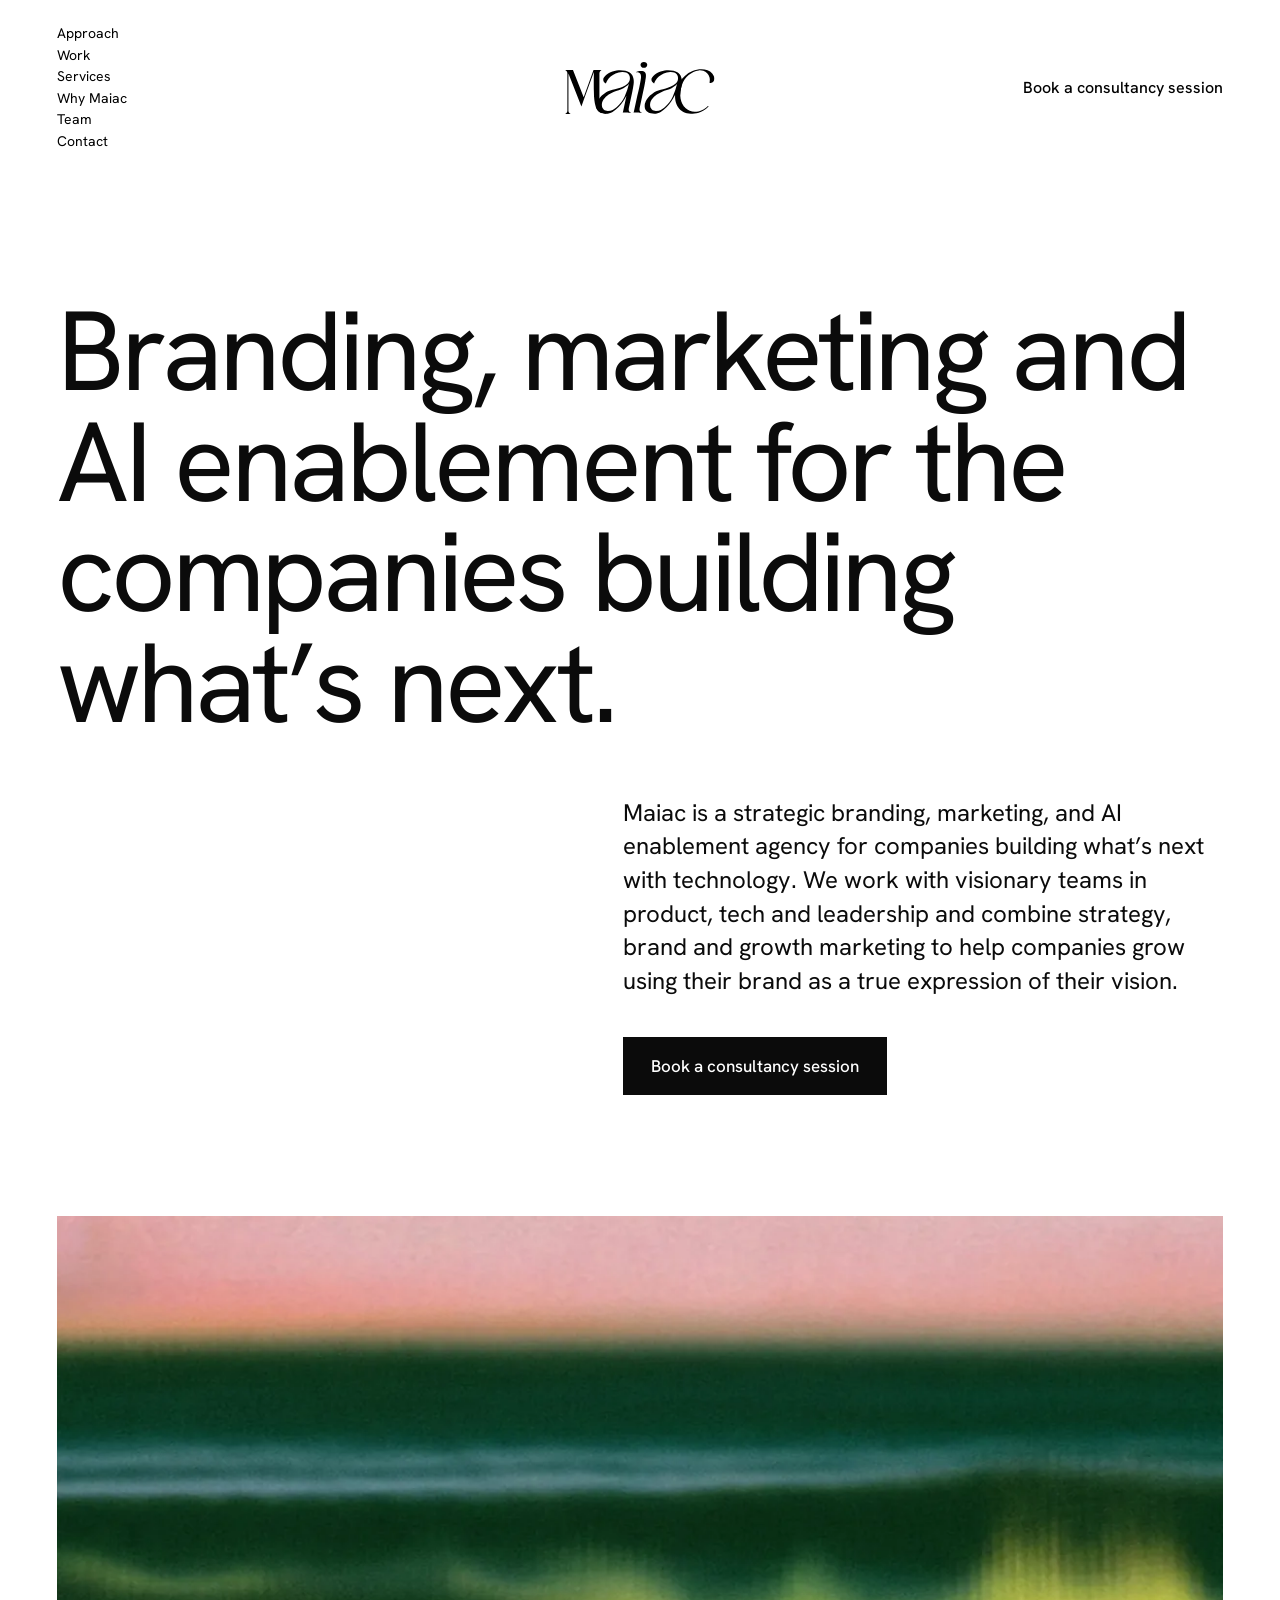
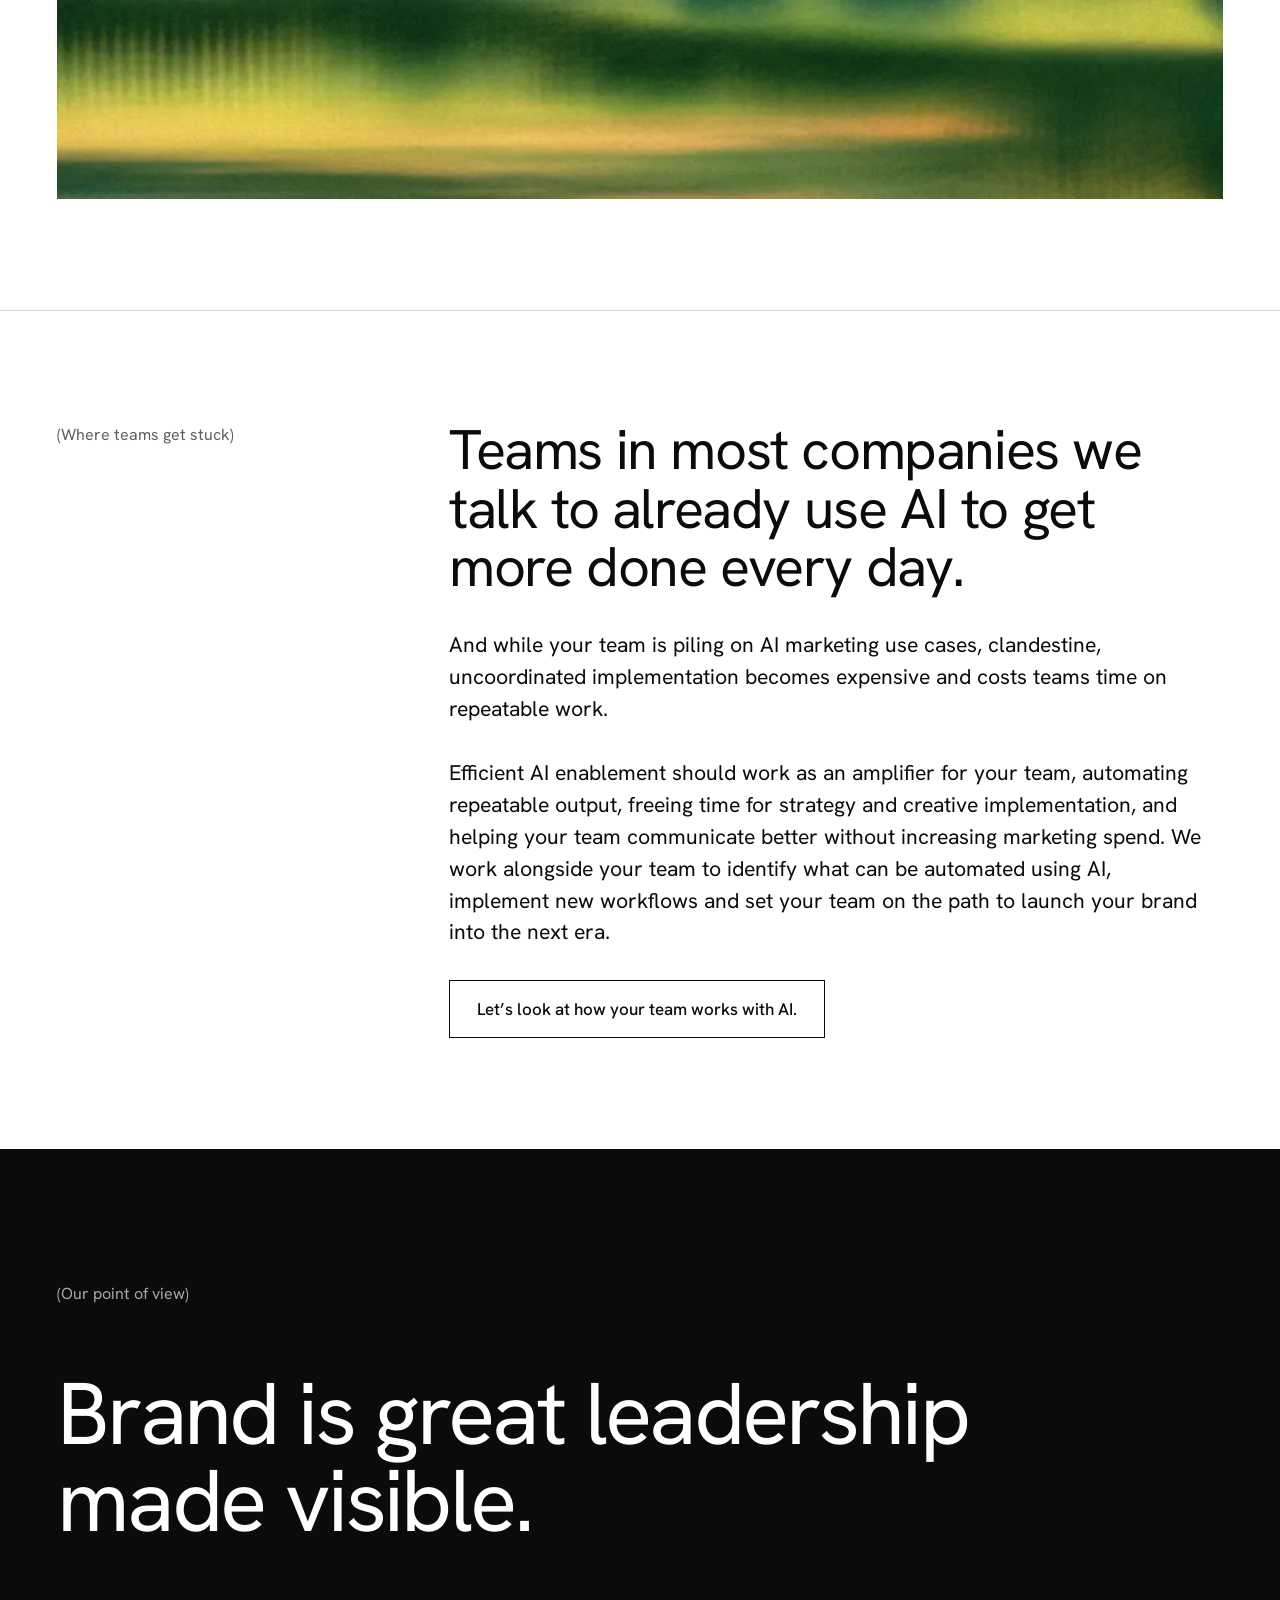
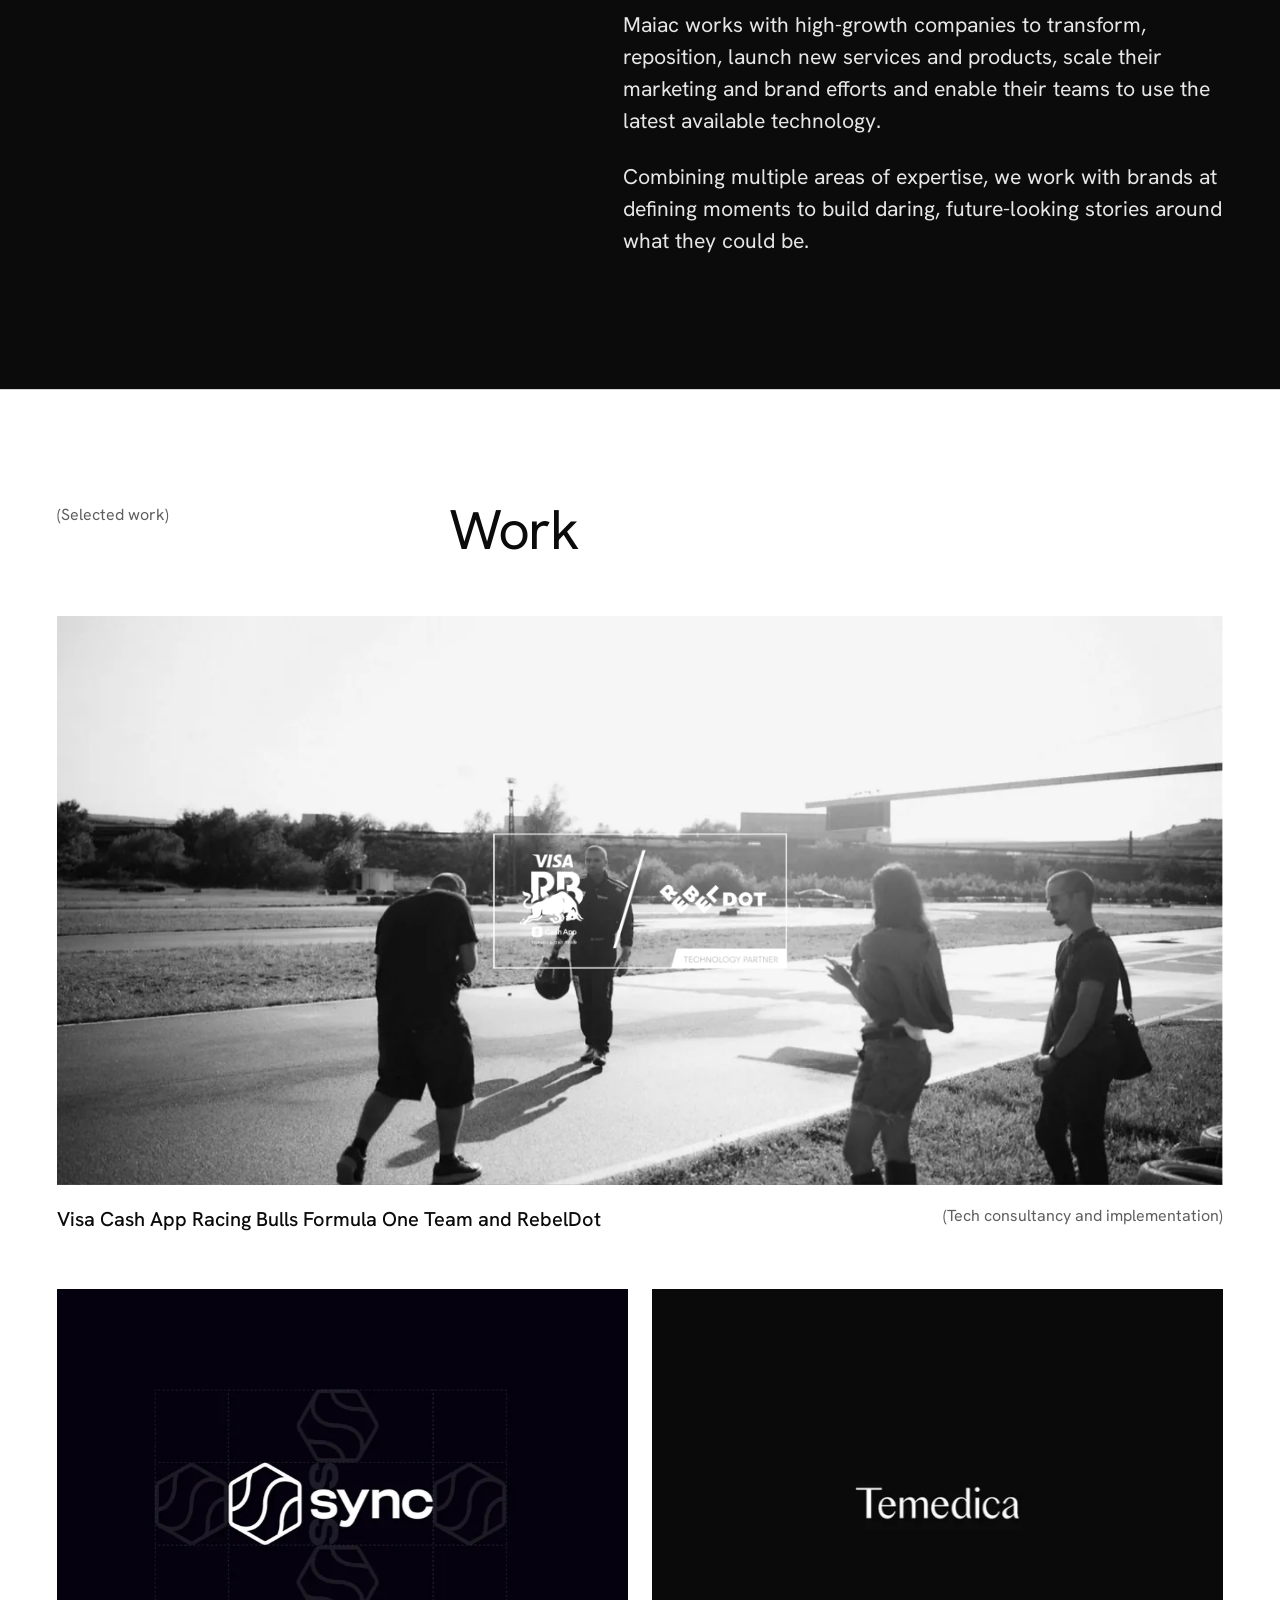
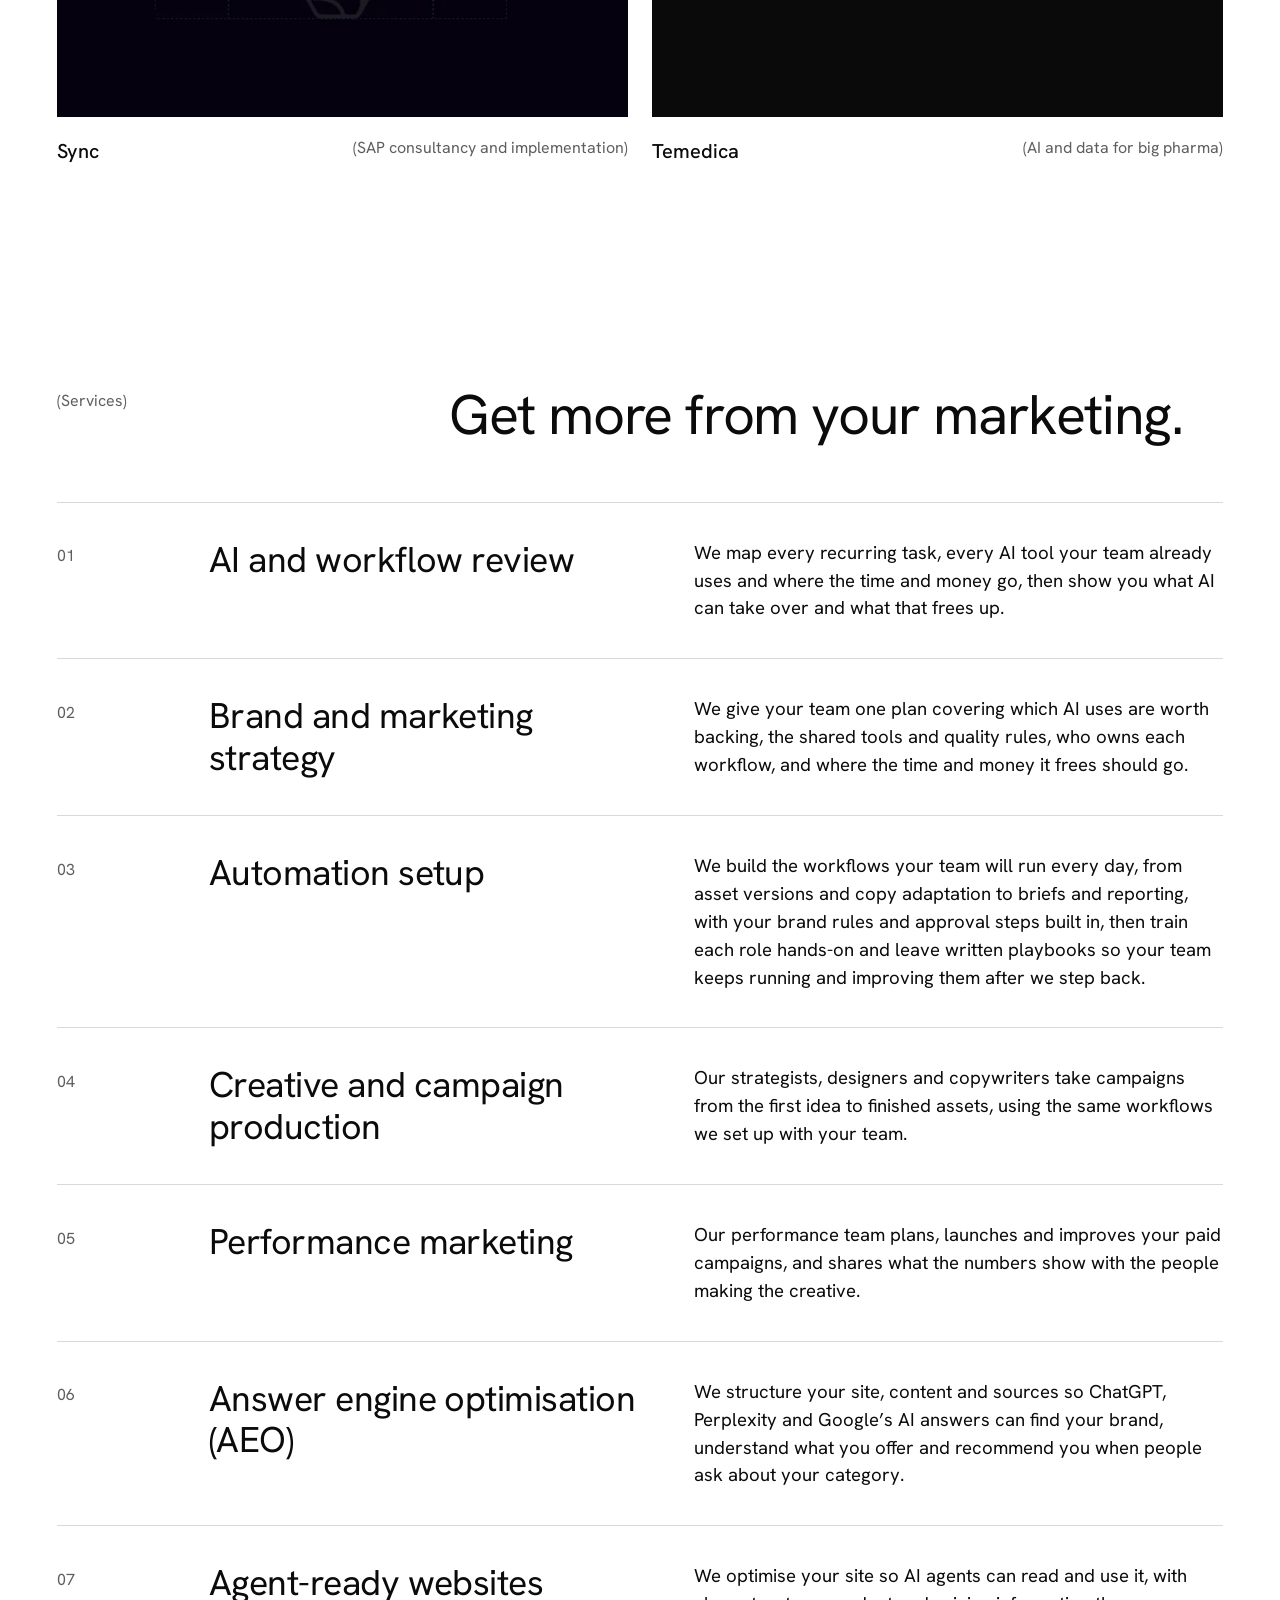
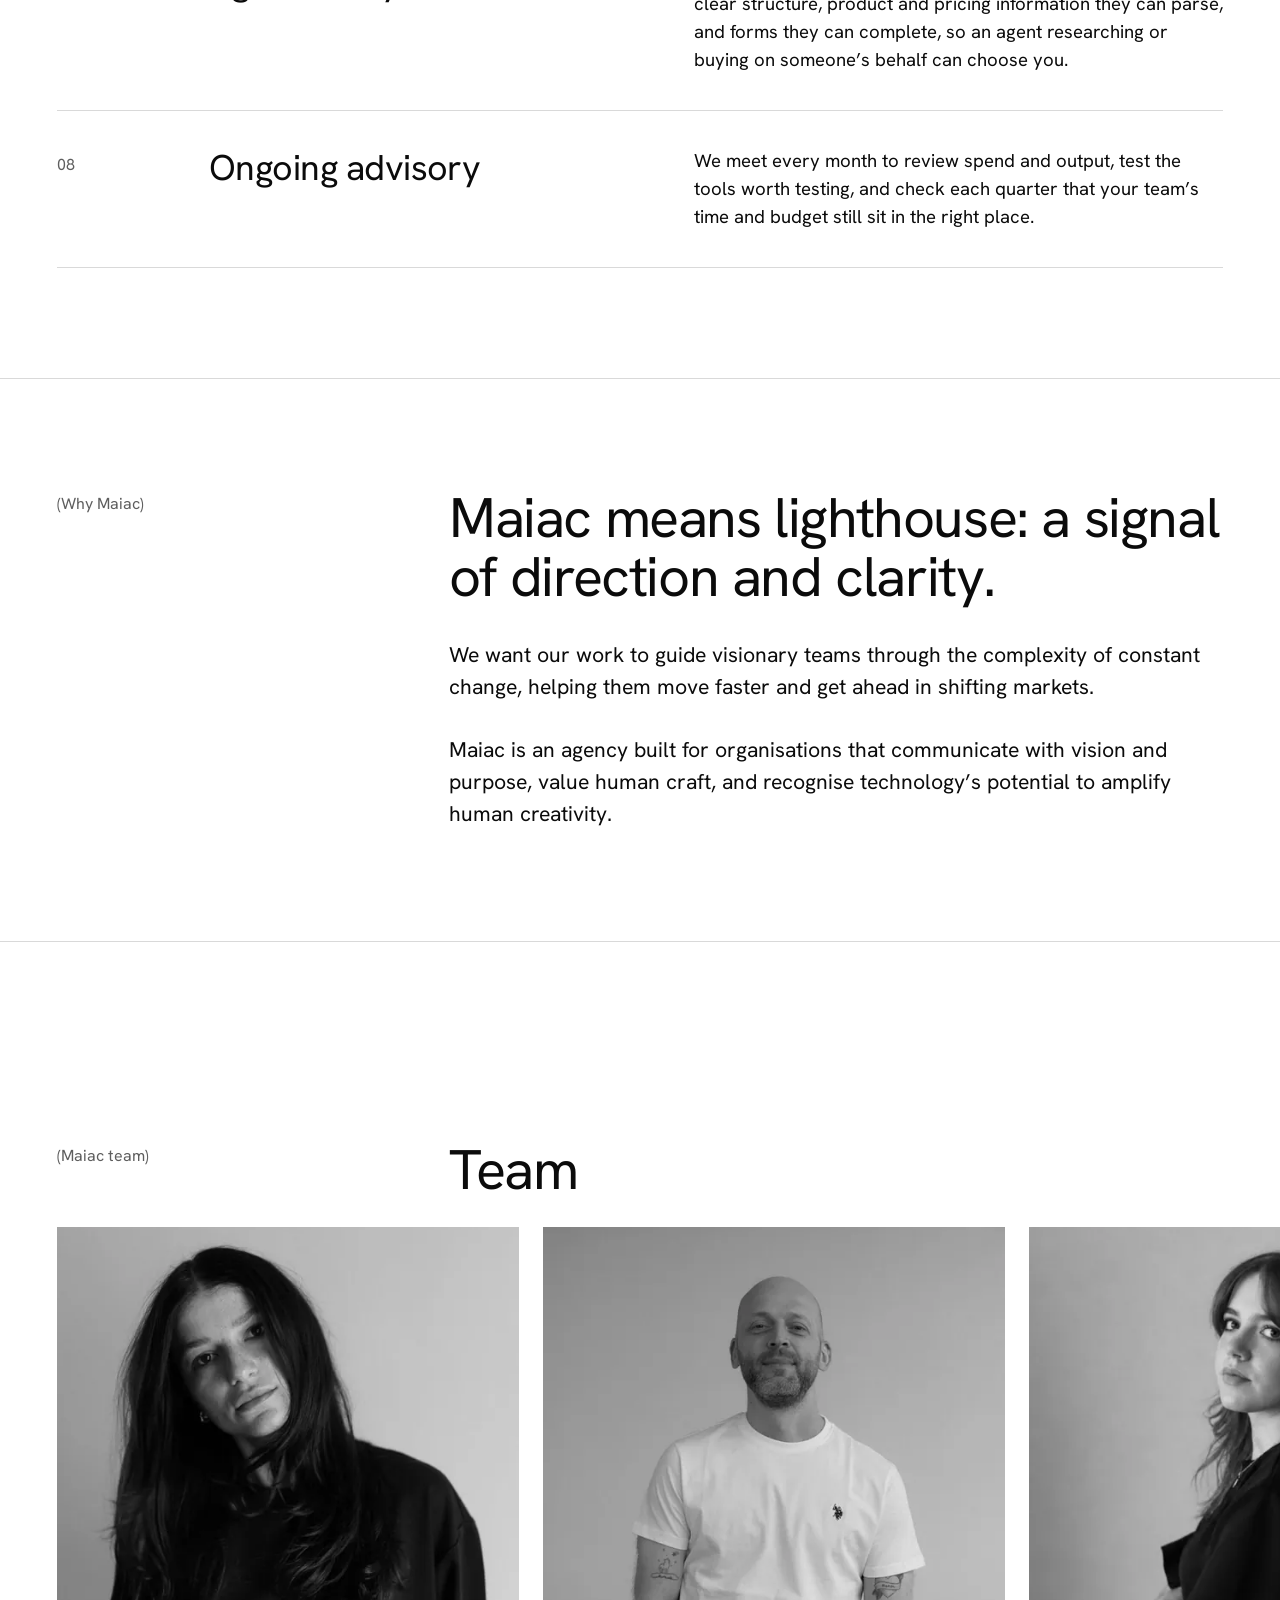
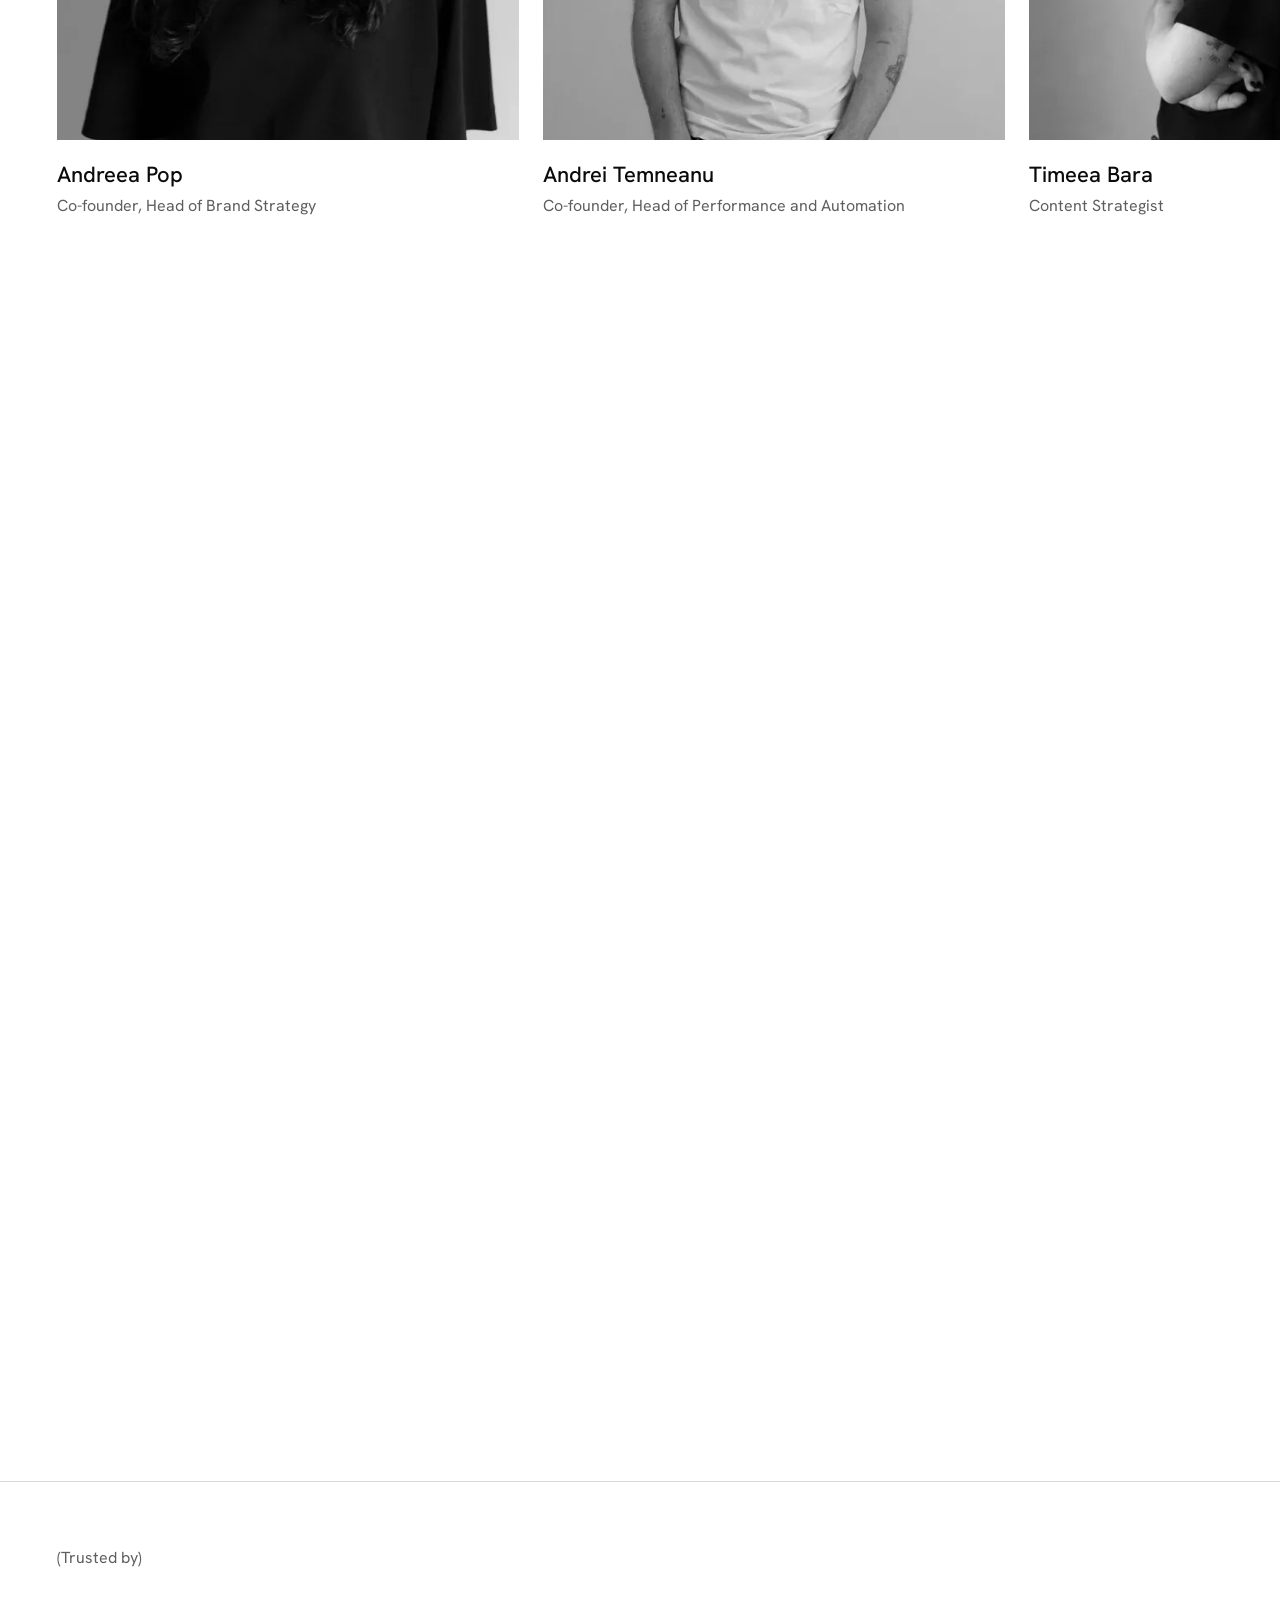
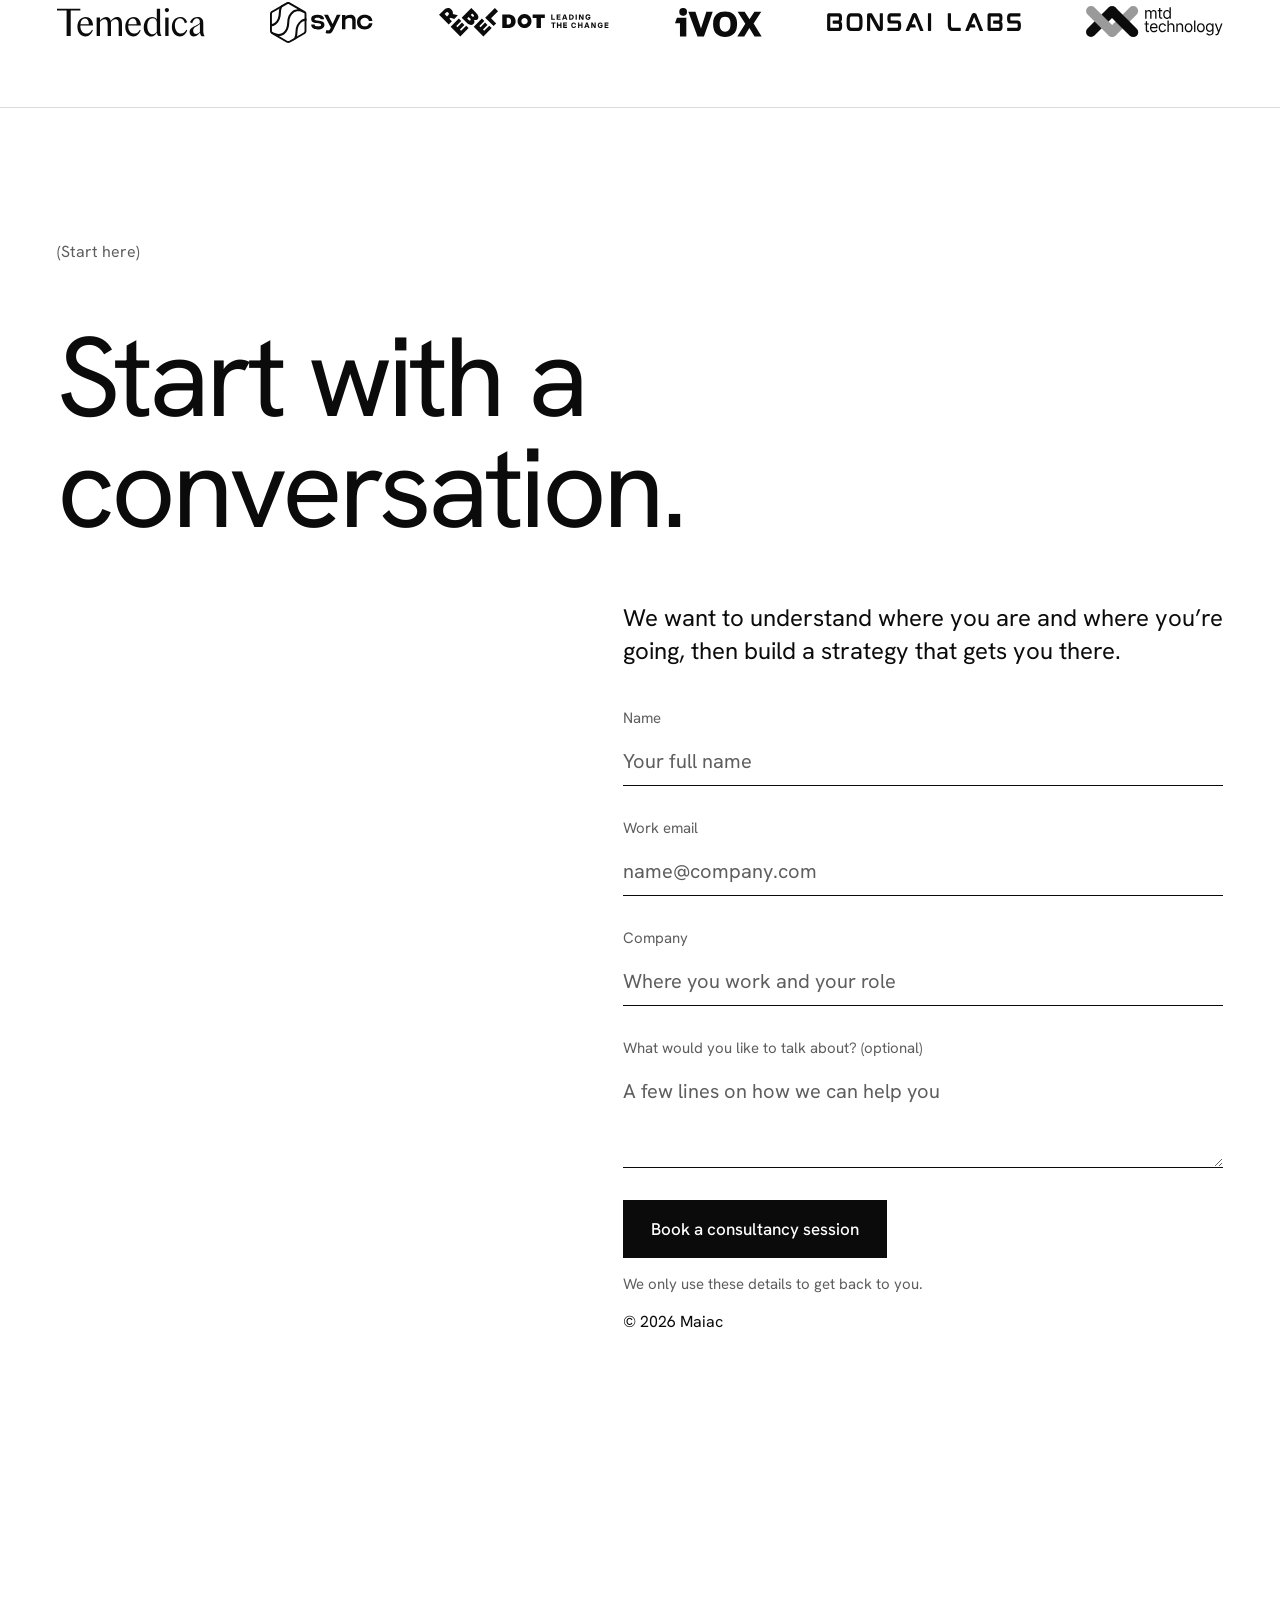
==== index.html @ fdd4d415 "Enlarge Team cards by 20% within the pinned layout" ====
<!doctype html>
<html lang="en">
<head>
  <meta charset="utf-8">
  <meta name="viewport" content="width=device-width, initial-scale=1">
  <title>Maiac | Branding, marketing and AI enablement</title>
  <meta name="description" content="Branding, marketing and AI enablement for the companies building what’s next. Maiac’s consultants help your team move routine work onto AI, and our creatives and performance marketers make and run the campaigns with you.">
  <meta name="theme-color" content="#ffffff">
  <!-- Select the enhanced header before first paint; script failure restores native links. -->
  <script>document.documentElement.classList.add('js');</script>

  <!-- Canonical and social metadata for Maiac's public domain. -->
  <meta property="og:type" content="website">
  <meta property="og:title" content="Maiac | Branding, marketing and AI enablement">
  <meta property="og:description" content="Branding, marketing and AI enablement for the companies building what’s next.">
  <link rel="canonical" href="https://maiac.agency/">
  <meta property="og:url" content="https://maiac.agency/">
  <meta property="og:image" content="https://maiac.agency/assets/img/waves-1200.jpg">
  <meta name="twitter:card" content="summary_large_image">

  <script type="application/ld+json">
  {
    "@context": "https://schema.org",
    "@type": "Organization",
    "@id": "https://maiac.agency/#organization",
    "name": "Maiac",
    "url": "https://maiac.agency/",
    "description": "Branding, marketing and AI enablement for the companies building what’s next.",
    "email": "andreea@maiac.agency"
  }
  </script>

  <link rel="preload" href="assets/fonts/hanken-grotesk-latin-400-normal.woff2" as="font" type="font/woff2" crossorigin>
  <link rel="preload" href="assets/fonts/hanken-grotesk-latin-500-normal.woff2" as="font" type="font/woff2" crossorigin>
  <link rel="preload" href="assets/img/maiac-logo.svg" as="image" type="image/svg+xml">
  <link rel="stylesheet" href="assets/css/main.css?v=e9f933818af5">
  <link rel="icon" href="assets/img/favicon.svg" type="image/svg+xml">
  <link rel="icon" href="assets/img/favicon-32.png" sizes="32x32" type="image/png">
  <link rel="apple-touch-icon" href="assets/img/apple-touch-icon.png" sizes="180x180">
  <script src="assets/js/main.js?v=78e90d283152" defer onerror="document.documentElement.classList.remove('js')"></script>
  <script src="assets/js/contact.js?v=330ac5587a06" defer></script>
  <script src="assets/js/work-cursor.js?v=56fadc089407" defer></script>
</head>
<body>
  <!-- Decorative first-visit introduction. The page stays in flow and usable underneath. -->
  <div class="site-loader" data-site-loader aria-hidden="true" hidden>
    <div class="site-loader__cover"></div>
    <div class="site-loader__slot"><img class="site-loader__logo" src="assets/img/maiac-logo.svg" alt="" width="87" height="30"></div>
  </div>
  <script>
    (() => {
      const loader = document.querySelector('[data-site-loader]');
      let watchdog;
      let started = false, finished = false;
      const listeners = [];
      const finish = () => {
        finished = true;
        loader.hidden = true;
        clearTimeout(watchdog);
        listeners.splice(0).forEach(remove => remove());
      };
      const on = (target, event, handler, options) => {
        target.addEventListener(event, handler, options);
        listeners.push(() => target.removeEventListener(event, handler, options));
      };
      try {
        const navigation = performance.getEntriesByType('navigation')[0];
        const replay = new URLSearchParams(location.search).get('intro') === 'replay';
        if (location.hash || navigation?.type === 'back_forward') return;
        try { if (!replay && sessionStorage.getItem('maiac:intro-played')) return; } catch (_) {}
        const start = () => {
          if (started || finished || document.hidden) return;
          try {
            if (location.hash) { finish(); return; }
            // Without the matching stylesheet, leave the default-hidden layer alone.
            if (getComputedStyle(loader).getPropertyValue('--intro-ready').trim() !== '1') { finish(); return; }
            const logo = loader.querySelector('img');
            if (logo.complete && !logo.naturalWidth) { finish(); return; }
            // Independent of main.js, fonts and image loading; CSS also ends the cover.
            watchdog = setTimeout(finish, 1800);
            on(logo, 'error', finish);
            on(loader, 'animationend', event => { if (event.animationName === 'intro-cover') finish(); });
            ['pointerdown', 'touchstart', 'wheel', 'keydown'].forEach(event => on(document, event, finish, { capture: true, passive: true }));
            started = true;
            loader.hidden = false;
            try { sessionStorage.setItem('maiac:intro-played', 'true'); } catch (_) {}
          } catch (_) { finish(); }
        };
        on(window, 'pagehide', finish);
        // Background-opened previews begin when seen, rather than silently skipping.
        on(document, 'visibilitychange', () => { if (document.hidden) { if (started) finish(); } else start(); });
        start();
      } catch (_) { finish(); }
    })();
  </script>
  <a class="skip-link" href="#main">Skip to content</a>

  <!-- One persistent transparent header. Desktop sections remain vertical while scrolling. -->
  <header class="site-header" data-site-header>
    <nav class="site-header__nav" aria-label="Sections">
      <ul class="site-header__list">
        <li><a href="#approach" data-nav-link>Approach</a></li>
        <li><a href="#work" data-nav-link>Work</a></li>
        <li><a href="#services" data-nav-link>Services</a></li>
        <li><a href="#why-maiac" data-nav-link>Why Maiac</a></li>
        <li><a href="#team" data-nav-link>Team</a></li>
        <li><a href="#contact" data-nav-link>Contact</a></li>
      </ul>
    </nav>
    <a class="site-header__logo" href="#top"><img src="assets/img/maiac-logo.svg" alt="Maiac" width="87" height="30"></a>
    <div class="site-header__actions">
      <a class="text-link" href="#contact" data-cta>Book a consultancy session</a>
      <button class="menu-toggle site-header__toggle" type="button" data-menu-open aria-controls="menu" aria-expanded="false">Menu</button>
    </div>
  </header>

  <!-- Mobile menu overlay -->
  <dialog class="menu" id="menu" data-menu aria-label="Site navigation">
    <div class="menu__head">
      <img src="assets/img/maiac-logo.svg" alt="" width="87" height="30">
      <button class="menu-toggle" type="button" data-menu-close autofocus>Close</button>
    </div>
    <nav aria-label="Sections">
      <ul class="menu__list">
        <li><a href="#approach" data-nav-link data-menu-link>Approach</a></li>
        <li><a href="#work" data-nav-link data-menu-link>Work</a></li>
        <li><a href="#services" data-nav-link data-menu-link>Services</a></li>
        <li><a href="#why-maiac" data-nav-link data-menu-link>Why Maiac</a></li>
        <li><a href="#team" data-nav-link data-menu-link>Team</a></li>
        <li><a href="#contact" data-nav-link data-menu-link>Contact</a></li>
      </ul>
    </nav>
    <a class="btn btn--primary" href="#contact" data-menu-link data-cta>Book a consultancy session</a>
  </dialog>

  <div class="page" data-page id="top">


    <main id="main" tabindex="-1">
      <!-- HERO -->
      <section class="hero container" aria-labelledby="hero-title">
        <h1 class="hero__title display-xl" id="hero-title">Branding, marketing and AI enablement for the companies building what’s next.</h1>
        <div class="hero__aside aside-col">
          <p class="lead">Maiac is a strategic branding, marketing, and AI enablement agency for companies building what’s next with technology. We work with visionary teams in product, tech and leadership and combine strategy, brand and growth marketing to help companies grow using their brand as a true expression of their vision.</p>
          <a class="btn btn--primary" href="#contact" data-cta>Book a consultancy session</a>
        </div>
      </section>

      <div class="hero-image container">
        <picture>
          <source type="image/webp" srcset="assets/img/waves-1200.webp 1200w, assets/img/waves-2400.webp 2400w" sizes="(min-width: 1440px) 1312px, (min-width: 450px) 91.1vw, calc(100vw - 40px)">
          <img src="assets/img/waves-1200.jpg" srcset="assets/img/waves-1200.jpg 1200w, assets/img/waves-2400.jpg 2400w" sizes="(min-width: 1440px) 1312px, (min-width: 450px) 91.1vw, calc(100vw - 40px)" alt="" width="2400" height="1200" decoding="async" fetchpriority="high">
        </picture>
      </div>

      <!-- APPROACH: the problem -->
      <section class="section section--rule" id="approach" aria-labelledby="problem-title" data-section>
        <div class="container split">
          <p class="eyebrow split__label">(Where teams get stuck)</p>
          <div class="split__content stack">
            <h2 class="display-m" id="problem-title">Teams in most companies we talk to already use AI to get more done every day.</h2>
            <div class="prose">
              <p>And while your team is piling on AI marketing use cases, clandestine, uncoordinated implementation becomes expensive and costs teams time on repeatable work.</p>
              <p>Efficient AI enablement should work as an amplifier for your team, automating repeatable output, freeing time for strategy and creative implementation, and helping your team communicate better without increasing marketing spend. We work alongside your team to identify what can be automated using AI, implement new workflows and set your team on the path to launch your brand into the next era.</p>
            </div>
            <a class="btn btn--secondary" href="#contact" data-cta>Let’s look at how your team works with AI.</a>
          </div>
        </div>
      </section>

      <!-- APPROACH: point of view (dark) -->
      <section class="section section--dark shift" aria-labelledby="shift-title">
        <div class="container">
          <p class="eyebrow eyebrow--dark">(Our point of view)</p>
          <h2 class="display-l shift__title" id="shift-title">Brand is great leadership<br>made visible.</h2>
          <div class="aside-col prose prose--dark">
            <p>Maiac works with high-growth companies to transform, reposition, launch new services and products, scale their marketing and brand efforts and enable their teams to use the latest available technology.</p>
            <p>Combining multiple areas of expertise, we work with brands at defining moments to build daring, future-looking stories around what they could be.</p>
            <p hidden>We amplify your creative powerhouse with strategists, designers, copywriters and performance marketers to get your client values and messages in front of your audiences before your competition does.</p>
          </div>
        </div>
      </section>

      <!-- WORK -->
      <section class="section section--rule" id="work" aria-labelledby="work-title" data-section>
        <div class="container">
          <div class="split split--head">
            <p class="eyebrow split__label">(Selected work)</p>
            <h2 class="display-m split__content" id="work-title">Work</h2>
          </div>

          <div class="work-grid">
            <!-- Each card zooms its own image on hover. TODO(dev): wrap the card in <a class="work-card" href="…"> once case-study pages exist. -->
            <article class="work-card work-card--feature">
              <div class="work-card__media">
                <picture>
                  <source type="image/webp" srcset="assets/img/work-vcarb-1312.webp 1312w, assets/img/work-vcarb-2400.webp 2400w" sizes="(min-width: 1440px) 1312px, (min-width: 450px) 91.1vw, calc(100vw - 40px)">
                  <img class="work-card__img" src="assets/img/work-vcarb-1312.jpg" srcset="assets/img/work-vcarb-1312.jpg 1312w, assets/img/work-vcarb-2400.jpg 2400w" sizes="(min-width: 1440px) 1312px, (min-width: 450px) 91.1vw, calc(100vw - 40px)" alt="The Maiac crew filming a driver on a karting track for the Rebels at Speed campaign" width="2400" height="1171" loading="lazy" decoding="async">
                </picture>
                <picture class="work-card__overlay">
                  <source type="image/webp" srcset="assets/img/work-vcarb-lockup.webp">
                  <img src="assets/img/work-vcarb-lockup.png" alt="Visa Cash App RB Formula One Team and RebelDot, technology partner" width="662" height="304" loading="lazy" decoding="async">
                </picture>
                <span class="work-label" data-work-label aria-hidden="true"><span>Creative direction, Performance</span></span>
              </div>
              <div class="work-card__caption">
                <h3 class="work-card__title">Visa Cash App Racing Bulls Formula One Team and RebelDot</h3>
                <p class="work-card__meta">(Tech consultancy and implementation)</p>
                <p class="sr-only">Services: Creative direction, Performance</p>
              </div>
            </article>

            <article class="work-card">
              <div class="work-card__media">
                <picture>
                  <source type="image/webp" srcset="assets/img/work-sync-800.webp 800w, assets/img/work-sync-1600.webp 1600w" sizes="(min-width: 1440px) 644px, (min-width: 768px) calc(45.55vw - 12px), (min-width: 450px) 91.1vw, calc(100vw - 40px)">
                  <img class="work-card__img" src="assets/img/work-sync-800.jpg" srcset="assets/img/work-sync-800.jpg 800w, assets/img/work-sync-1600.jpg 1600w" sizes="(min-width: 1440px) 644px, (min-width: 768px) calc(45.55vw - 12px), (min-width: 450px) 91.1vw, calc(100vw - 40px)" alt="Sync brand identity" width="1600" height="1200" loading="lazy" decoding="async">
                </picture>
                <span class="work-label" data-work-label aria-hidden="true"><span>Brand identity, Growth marketing</span></span>
              </div>
              <div class="work-card__caption">
                <h3 class="work-card__title">Sync</h3>
                <p class="work-card__meta">(SAP consultancy and implementation)</p>
                <p class="sr-only">Services: Brand identity, Growth marketing</p>
              </div>
            </article>

            <article class="work-card">
              <div class="work-card__media">
                <picture>
                  <source type="image/webp" srcset="assets/img/work-temedica-644.webp 644w, assets/img/work-temedica-1288.webp 1288w" sizes="(min-width: 1440px) 644px, (min-width: 768px) calc(45.55vw - 12px), (min-width: 450px) 91.1vw, calc(100vw - 40px)">
                  <img class="work-card__img" src="assets/img/work-temedica-644.jpg" srcset="assets/img/work-temedica-644.jpg 644w, assets/img/work-temedica-1288.jpg 1288w" sizes="(min-width: 1440px) 644px, (min-width: 768px) calc(45.55vw - 12px), (min-width: 450px) 91.1vw, calc(100vw - 40px)" alt="Temedica logo" width="1288" height="966" loading="lazy" decoding="async">
                </picture>
                <span class="work-label" data-work-label aria-hidden="true"><span>Demand generation, Performance marketing</span></span>
              </div>
              <div class="work-card__caption">
                <h3 class="work-card__title">Temedica</h3>
                <p class="work-card__meta">(AI and data for big pharma)</p>
                <p class="sr-only">Services: Demand generation, Performance marketing</p>
              </div>
            </article>
          </div>
        </div>
      </section>

      <!-- SERVICES -->
      <section class="section" id="services" aria-labelledby="services-title" data-section>
        <div class="container">
          <div class="split split--head">
            <p class="eyebrow split__label">(Services)</p>
            <h2 class="display-m split__content" id="services-title">Get more from your marketing.</h2>
          </div>

          <ol class="services" role="list">
            <li class="service">
              <span class="service__num" aria-hidden="true">01</span>
              <h3 class="service__name">AI and workflow review</h3>
              <p class="service__desc">We map every recurring task, every AI tool your team already uses and where the time and money go, then show you what AI can take over and what that frees up.</p>
            </li>
            <li class="service">
              <span class="service__num" aria-hidden="true">02</span>
              <h3 class="service__name">Brand and marketing strategy</h3>
              <p class="service__desc">We give your team one plan covering which AI uses are worth backing, the shared tools and quality rules, who owns each workflow, and where the time and money it frees should go.</p>
            </li>
            <li class="service">
              <span class="service__num" aria-hidden="true">03</span>
              <h3 class="service__name">Automation setup</h3>
              <p class="service__desc">We build the workflows your team will run every day, from asset versions and copy adaptation to briefs and reporting, with your brand rules and approval steps built in, then train each role hands-on and leave written playbooks so your team keeps running and improving them after we step back.</p>
            </li>
            <li class="service">
              <span class="service__num" aria-hidden="true">04</span>
              <h3 class="service__name">Creative and campaign production</h3>
              <p class="service__desc">Our strategists, designers and copywriters take campaigns from the first idea to finished assets, using the same workflows we set up with your team.</p>
            </li>
            <li class="service">
              <span class="service__num" aria-hidden="true">05</span>
              <h3 class="service__name">Performance marketing</h3>
              <p class="service__desc">Our performance team plans, launches and improves your paid campaigns, and shares what the numbers show with the people making the creative.</p>
            </li>
            <li class="service">
              <span class="service__num" aria-hidden="true">06</span>
              <h3 class="service__name">Answer engine optimisation (AEO)</h3>
              <p class="service__desc">We structure your site, content and sources so ChatGPT, Perplexity and Google’s AI answers can find your brand, understand what you offer and recommend you when people ask about your category.</p>
            </li>
            <li class="service">
              <span class="service__num" aria-hidden="true">07</span>
              <h3 class="service__name">Agent-ready websites</h3>
              <p class="service__desc">We optimise your site so AI agents can read and use it, with clear structure, product and pricing information they can parse, and forms they can complete, so an agent researching or buying on someone’s behalf can choose you.</p>
            </li>
            <li class="service">
              <span class="service__num" aria-hidden="true">08</span>
              <h3 class="service__name">Ongoing advisory</h3>
              <p class="service__desc">We meet every month to review spend and output, test the tools worth testing, and check each quarter that your team’s time and budget still sit in the right place.</p>
            </li>
          </ol>
        </div>
      </section>

      <!-- WHY MAIAC -->
      <section class="section section--rule" id="why-maiac" aria-labelledby="why-title" data-section>
        <div class="container split">
          <p class="eyebrow split__label">(Why Maiac)</p>
          <div class="split__content stack">
            <h2 class="display-m" id="why-title">Maiac means lighthouse: a signal of direction and clarity.</h2>
            <div class="prose">
              <p>We want our work to guide visionary teams through the complexity of constant change, helping them move faster and get ahead in shifting markets.</p>
              <p>Maiac is an agency built for organisations that communicate with vision and purpose, value human craft, and recognise technology’s potential to amplify human creativity.</p>
            </div>
          </div>
        </div>
      </section>

      <!-- TEAM: horizontal scroller -->
      <section class="section section--rule team" id="team" aria-labelledby="team-title" data-section>
        <div class="team__pin" data-team-pin>
        <div class="container split split--head">
          <p class="eyebrow split__label">(Maiac team)</p>
          <h2 class="display-m split__content" id="team-title">Team</h2>
        </div>

        <div class="team__scroller" data-team-scroller tabindex="0" role="region" aria-label="Team members, scroll horizontally">
          <ul class="team__track" role="list">
            <li class="member">
              <picture>
                <source type="image/webp" srcset="assets/img/team-andreea-pop-540.webp 540w, assets/img/team-andreea-pop-1080.webp 1080w" sizes="(min-width: 900px) 540px, 78vw">
                <img class="member__photo" src="assets/img/team-andreea-pop-540.jpg" srcset="assets/img/team-andreea-pop-540.jpg 540w, assets/img/team-andreea-pop-1080.jpg 1080w" sizes="(min-width: 900px) 540px, 78vw" alt="Andreea Pop" width="1080" height="1440" loading="lazy" decoding="async" draggable="false">
              </picture>
              <h3 class="member__name">Andreea Pop</h3>
              <p class="member__role">Co-founder, Head of Brand Strategy</p>
            </li>
            <li class="member">
              <picture>
                <source type="image/webp" srcset="assets/img/team-andrei-temneanu-540.webp 540w, assets/img/team-andrei-temneanu-1080.webp 1080w" sizes="(min-width: 900px) 540px, 78vw">
                <img class="member__photo" src="assets/img/team-andrei-temneanu-540.jpg" srcset="assets/img/team-andrei-temneanu-540.jpg 540w, assets/img/team-andrei-temneanu-1080.jpg 1080w" sizes="(min-width: 900px) 540px, 78vw" alt="Andrei Temneanu" width="1080" height="1440" loading="lazy" decoding="async" draggable="false">
              </picture>
              <h3 class="member__name">Andrei Temneanu</h3>
              <p class="member__role">Co-founder, Head of Performance and Automation</p>
            </li>
            <li class="member">
              <picture>
                <source type="image/webp" srcset="assets/img/team-timeea-bara-540.webp 540w, assets/img/team-timeea-bara-1080.webp 1080w" sizes="(min-width: 900px) 540px, 78vw">
                <img class="member__photo" src="assets/img/team-timeea-bara-540.jpg" srcset="assets/img/team-timeea-bara-540.jpg 540w, assets/img/team-timeea-bara-1080.jpg 1080w" sizes="(min-width: 900px) 540px, 78vw" alt="Timeea Bara" width="1080" height="1440" loading="lazy" decoding="async" draggable="false">
              </picture>
              <h3 class="member__name">Timeea Bara</h3>
              <p class="member__role">Content Strategist</p>
            </li>
            <li class="member">
              <picture class="member__portrait--valentin">
                <source type="image/webp" srcset="assets/img/team-valentin-agafitei-540.webp 540w, assets/img/team-valentin-agafitei-1037.webp 1037w" sizes="(min-width: 900px) 540px, 78vw">
                <img class="member__photo" src="assets/img/team-valentin-agafitei-540.jpg" srcset="assets/img/team-valentin-agafitei-540.jpg 540w, assets/img/team-valentin-agafitei-1037.jpg 1037w" sizes="(min-width: 900px) 540px, 78vw" alt="Valentin Agafitei" width="1037" height="1383" loading="lazy" decoding="async" draggable="false">
              </picture>
              <h3 class="member__name">Valentin Agafitei</h3>
              <p class="member__role">Designer</p>
            </li>
            <li class="member">
              <picture>
                <source type="image/webp" srcset="assets/img/team-dragos-cojocea-540.webp 540w, assets/img/team-dragos-cojocea-1080.webp 1080w" sizes="(min-width: 900px) 540px, 78vw">
                <img class="member__photo" src="assets/img/team-dragos-cojocea-540.jpg" srcset="assets/img/team-dragos-cojocea-540.jpg 540w, assets/img/team-dragos-cojocea-1080.jpg 1080w" sizes="(min-width: 900px) 540px, 78vw" alt="Dragos Cojocea" width="1080" height="1350" loading="lazy" decoding="async" draggable="false">
              </picture>
              <h3 class="member__name">Dragos Cojocea</h3>
              <p class="member__role">SEO, AEO, Content Automation</p>
            </li>
          </ul>
        </div>
        </div>
      </section>

      <!-- TRUSTED BY -->
      <section class="trusted section--rule" aria-label="Trusted by">
        <div class="container trusted__content">
          <p class="eyebrow">(Trusted by)</p>
          <ul class="trusted__logos" role="list">
            <li><img src="assets/img/client-temedica.svg" alt="Temedica" width="148" height="29" loading="lazy"></li>
            <li><img src="assets/img/client-sync.svg" alt="Sync" width="103" height="41" loading="lazy"></li>
            <li><img src="assets/img/client-rebeldot.svg" alt="RebelDot" width="159" height="27" loading="lazy"></li>
            <li><img src="assets/img/client-ivox.svg" alt="iVOX" width="84" height="28" loading="lazy"></li>
            <li><img class="trusted__logo--bonsai" src="assets/img/client-bonsai-labs.svg" alt="Bonsai Labs" width="194" height="18" loading="lazy"></li>
            <li><img class="trusted__logo--mtd" src="assets/img/client-mtd-technology.svg" alt="MTD Technology" width="137" height="32" loading="lazy"></li>
          </ul>
        </div>
      </section>

      <!-- CONTACT -->
      <section class="section section--rule contact" id="contact" aria-labelledby="contact-title" data-section>
        <div class="container">
          <p class="eyebrow">(Start here)</p>
          <h2 class="display-xl contact__title" id="contact-title">Start with a<br>conversation.</h2>
          <div class="aside-col contact__col">
            <p class="lead">We want to understand where you are and where you’re going, then build a strategy that gets you there.</p>

            <!-- FormSubmit requires one-time confirmation by the receiving inbox. -->
            <form class="form" data-contact-form data-endpoint="https://formsubmit.co/ajax/andreea@maiac.agency" data-contact-email="andreea@maiac.agency" action="https://formsubmit.co/andreea@maiac.agency" method="post">
              <input type="hidden" name="_subject" value="New Maiac consultancy enquiry">
              <input type="hidden" name="_template" value="table">
              <div class="field">
                <label class="field__label" for="f-name">Name</label>
                <input class="field__input" id="f-name" name="name" type="text" autocomplete="name" placeholder="Your full name" required>
                <p class="field__error" id="f-name-error" hidden>Please add your name.</p>
              </div>
              <div class="field">
                <label class="field__label" for="f-email">Work email</label>
                <input class="field__input" id="f-email" name="email" type="email" autocomplete="email" placeholder="name@company.com" required>
                <p class="field__error" id="f-email-error" hidden>Please add a valid work email.</p>
              </div>
              <div class="field">
                <label class="field__label" for="f-company">Company</label>
                <input class="field__input" id="f-company" name="company" type="text" autocomplete="organization" placeholder="Where you work and your role" required>
                <p class="field__error" id="f-company-error" hidden>Please tell us where you work.</p>
              </div>
              <div class="field">
                <label class="field__label" for="f-message">What would you like to talk about? (optional)</label>
                <textarea class="field__input field__input--area" id="f-message" name="message" rows="3" placeholder="A few lines on how we can help you"></textarea>
              </div>
              <!-- FormSubmit also checks this honeypot on the server. -->
              <div class="hp" aria-hidden="true"><label for="f-website">Website</label><input id="f-website" name="_honey" type="text" tabindex="-1" autocomplete="off"></div>
              <div class="form__submit">
                <button class="btn btn--primary" type="submit">Book a consultancy session</button>
                <p class="form__note">We only use these details to get back to you.</p>
                <!-- Launch: link the data-use note when the real policy URL is supplied. -->
                <noscript><p class="form__note">You can also email <a href="mailto:andreea@maiac.agency">andreea@maiac.agency</a>.</p></noscript>
                <p class="form__copyright">&copy; <span data-year>2026</span> Maiac</p>
                <p class="form__status" data-form-status role="status" aria-live="polite"></p>
              </div>
            </form>
          </div>
        </div>
      </section>
    </main>
  </div>

  <!-- FOOTER: sits fixed behind the page and is uncovered as the page scrolls away (AREA 17-style curtain reveal). -->
  <footer class="site-footer" data-footer aria-hidden="true">
    <div class="site-footer__mark" data-footer-mark aria-hidden="true">
      <!-- The page uncovers a persistent Ma accordion; fine-pointer motion adds a bounded local distortion. -->
      <img class="site-footer__mark-img" src="assets/img/maiac-ma-mark.svg?v=873f937bc1e2" alt="" width="847" height="537">
    </div>

  </footer>
</body>
</html>
---- assets/css/main.css ----
/* =========================================================================
   Maiac — AI Marketing landing page
   Source of truth: Figma "Maiac AI Marketing — One-pager", frame 2:13 (1440px).
   Local reference preserved; guide typography corrected at 1440px. Figma unavailable for verification.
   ========================================================================= */

/* ---------- Fonts (self-hosted Hanken Grotesk, SIL OFL; latin + latin-ext for Romanian) ---------- */
@font-face { font-family: "Hanken Grotesk"; font-style: normal; font-weight: 400; font-display: swap;
  src: url("../fonts/hanken-grotesk-latin-400-normal.woff2") format("woff2");
  unicode-range: U+0000-00FF,U+0131,U+0152-0153,U+02BB-02BC,U+02C6,U+02DA,U+02DC,U+0304,U+0308,U+0329,U+2000-206F,U+20AC,U+2122,U+2191,U+2193,U+2212,U+2215,U+FEFF,U+FFFD; }
@font-face { font-family: "Hanken Grotesk"; font-style: normal; font-weight: 400; font-display: swap;
  src: url("../fonts/hanken-grotesk-latin-ext-400-normal.woff2") format("woff2");
  unicode-range: U+0100-02BA,U+02BD-02C5,U+02C7-02CC,U+02CE-02D7,U+02DD-02FF,U+0304,U+0308,U+0329,U+1D00-1DBF,U+1E00-1E9F,U+1EF2-1EFF,U+2020,U+20A0-20AB,U+20AD-20C0,U+2113,U+2C60-2C7F,U+A720-A7FF; }
@font-face { font-family: "Hanken Grotesk"; font-style: normal; font-weight: 500; font-display: swap;
  src: url("../fonts/hanken-grotesk-latin-500-normal.woff2") format("woff2");
  unicode-range: U+0000-00FF,U+0131,U+0152-0153,U+02BB-02BC,U+02C6,U+02DA,U+02DC,U+0304,U+0308,U+0329,U+2000-206F,U+20AC,U+2122,U+2191,U+2193,U+2212,U+2215,U+FEFF,U+FFFD; }
@font-face { font-family: "Hanken Grotesk"; font-style: normal; font-weight: 500; font-display: swap;
  src: url("../fonts/hanken-grotesk-latin-ext-500-normal.woff2") format("woff2");
  unicode-range: U+0100-02BA,U+02BD-02C5,U+02C7-02CC,U+02CE-02D7,U+02DD-02FF,U+0304,U+0308,U+0329,U+1D00-1DBF,U+1E00-1E9F,U+1EF2-1EFF,U+2020,U+20A0-20AB,U+20AD-20C0,U+2113,U+2C60-2C7F,U+A720-A7FF; }

/* ---------- Tokens ---------- */
:root {
  /* colour */
  --ink: #0b0b0b;          /* text, primary CTA, dark sections */
  --paper: #ffffff;
  --muted: #5e5e5e;        /* labels, captions, meta */
  --placeholder: #8a8a8a;
  --rule: #d9d9d9;         /* section dividers, service rows */
  --dark-muted: #a8a8a8;   /* labels on dark */
  --dark-text: #e6e6e6;    /* body copy on dark */
  --error: #b42318;

  /* type */
  --font: "Hanken Grotesk", ui-sans-serif, system-ui, -apple-system, "Segoe UI", sans-serif;
  --fs-display-xl: clamp(3rem, 1.388rem + 7.069vw, 7.75rem);   /* 124px @1440 */
  --fs-display-l: clamp(2.5rem, 1.314rem + 5.2067vw, 6rem);   /* 96px */
  --fs-display-m: clamp(2rem, 1.4147rem + 2.5948vw, 3.75rem);  /* 60px */
  --fs-service: clamp(1.5rem, 1.2rem + 1.3vw, 2.25rem);    /* 36px */
  --fs-lead: clamp(1.1875rem, 1.05rem + 0.6vw, 1.5rem);    /* 24px */
  --fs-body: clamp(1.0625rem, 0.98rem + 0.438889vw, 1.375rem);  /* 22px */

  /* layout */
  --max: 1312px;                              /* content width @1440 */
  --gutter: clamp(20px, 4.45vw, 64px);        /* 64px @1440 */
  --label-col: 360px;
  --col-gap: 32px;
  --section-pad: clamp(72px, 6vw + 33.6px, 120px);
  --section-pad-l: clamp(88px, 7vw + 43.2px, 144px);
  --aside: 600px;

  /* motion */
  --ease-out: cubic-bezier(0.22, 0.61, 0.36, 1);
  --ease-zoom: cubic-bezier(0.2, 0.7, 0.2, 1);
  --dur-fast: 200ms;
  --dur: 320ms;
  --dur-zoom: 900ms;
  --dur-menu-in: 180ms;
  --dur-menu-out: 140ms;

  --header-reserve: 11rem;
  --logo-size: clamp(120px, 19.53125vw, 150px);
  --footer-base: 680px;
}

/* ---------- Base ---------- */
*, *::before, *::after { box-sizing: border-box; }
html { -webkit-text-size-adjust: 100%; background: var(--paper); }
@media (prefers-reduced-motion: no-preference) { html { scroll-behavior: smooth; } }
body {
  margin: 0;
  isolation: isolate; /* Keep the page/footer stacking context stable across modal locking. */
  font-family: var(--font);
  font-weight: 400;
  color: var(--ink);
  background: var(--ink); /* matches the footer so the reveal never flashes white */
  -webkit-font-smoothing: antialiased;
  overflow-wrap: break-word;
}
img, picture, svg { display: block; max-width: 100%; }
img { height: auto; }
h1, h2, h3, p, ul, ol { margin: 0; }
ul[role="list"], ol[role="list"] { list-style: none; padding: 0; }
a { color: inherit; text-decoration: none; }
button, input, textarea { font: inherit; color: inherit; }
[hidden] { display: none !important; }
:focus-visible { outline: 2px solid var(--ink); outline-offset: 3px; }
/* Skip navigation moves focus into the page without framing its entire edge. */
#main:focus-visible { outline-color: transparent; }
.section--dark :focus-visible, .site-footer :focus-visible { outline-color: var(--paper); }
[id] { scroll-margin-block-start: calc(var(--header-h, var(--header-reserve)) + 16px); }

.skip-link {
  position: absolute; left: 16px; top: -100px; z-index: 100;
  background: var(--ink); color: var(--paper); padding: 12px 16px;
}
.skip-link:focus { top: 16px; }

/* ---------- First-visit introduction ----------
   One wordmark lifts out of its slot as the black cover fades. No page lock. */
.site-loader {
  --intro-ready: 1; --intro-logo-size: clamp(180px, 18vw, 260px);
  --intro-cover-duration: 1560ms; --intro-wordmark-duration: 1280ms;
}
.site-loader__cover {
  position: fixed; inset: 0; z-index: 101; pointer-events: none;
  background: oklch(0% 0 none);
  animation: intro-cover var(--intro-cover-duration) linear both;
}
.site-loader__slot {
  position: fixed; z-index: 102; pointer-events: none;
  inset-inline-start: max(var(--gutter), calc((100vw - var(--max)) / 2));
  inset-block-start: 50%; transform: translateY(-50%);
  inline-size: var(--intro-logo-size); aspect-ratio: 87 / 30;
  overflow: clip;
}
.site-loader__logo {
  inline-size: 100%; filter: brightness(0) invert(1);
  animation: intro-wordmark var(--intro-wordmark-duration) var(--ease-out) both;
}
@keyframes intro-cover {
  0%, 64% { opacity: 1; visibility: visible; }
  100% { opacity: 0; visibility: hidden; }
}
@keyframes intro-wordmark {
  0%, 12% { opacity: 0; transform: translateY(0); }
  38%, 62% { opacity: 1; transform: translateY(0); }
  100% { opacity: 1; transform: translateY(-102%); }
}
/* Loading and direct footer motion are explicit user-selected exceptions. */
@media (prefers-reduced-motion: reduce) {
  .site-loader__cover {
    animation: intro-cover var(--intro-cover-duration) linear both !important;
  }
  .site-loader__logo {
    animation: intro-wordmark var(--intro-wordmark-duration) var(--ease-out) both !important;
  }
}

/* ---------- Page shell (sits above the fixed footer) ---------- */
.page {
  position: relative;
  z-index: 1;
  background: var(--paper);
  /* JS sets --footer-h to the footer's real height; this fallback matches Figma. */
  margin-block-end: 0;
  padding-block-start: var(--header-h, var(--header-reserve));
}
.footer-reveal .page { margin-block-end: var(--footer-h); }
.js:not(.no-footer-reveal) .page { margin-block-end: var(--footer-h, var(--footer-base)); }

.container {
  width: 100%;
  max-width: calc(var(--max) + 2 * var(--gutter));
  margin-inline: auto;
  padding-inline: var(--gutter);
}

/* ---------- Typography ---------- */
.display-xl { font-size: var(--fs-display-xl); line-height: 0.98; letter-spacing: -0.035em; font-weight: 400; }
.display-l  { font-size: var(--fs-display-l);  line-height: 1;    letter-spacing: -0.03em;  font-weight: 400; }
.display-m  { font-size: var(--fs-display-m);  line-height: 1.05; letter-spacing: -0.025em; font-weight: 400; }
.lead { font-size: var(--fs-lead); line-height: 1.4; }
.eyebrow { font-size: 16px; line-height: 1.5; color: var(--muted); }
.eyebrow--dark { color: var(--dark-muted); }
.prose { display: grid; gap: 32px; max-width: 760px; font-size: var(--fs-body); line-height: 1.5; }
.prose--dark { color: var(--dark-text); gap: 24px; }
.stack { display: grid; gap: 32px; justify-items: start; }

/* Two-column "label | content" rows used by most sections (360 + 32 + 920). */
.split { display: grid; gap: 16px; }
.split--head { margin-bottom: clamp(40px, 4.444445vw, 64px); }
@media (min-width: 900px) {
  .split {
    grid-template-columns: minmax(180px, var(--label-col)) minmax(0, 920fr);
    column-gap: var(--col-gap);
    align-items: start;
  }
  .split--center { align-items: center; }
}
.split__label { padding-top: 0.15em; }

/* Right-hand 600px column (hero, point of view, contact). */
.aside-col { width: 100%; max-width: var(--aside); }
@media (min-width: 900px) { .aside-col { margin-left: auto; } }

/* ---------- Buttons & links ----------
   Primary:   black fill, white text  → hover: white fill, black text.
   Secondary: white fill, black text  → hover: black fill, white text.
   Both keep a 1px ink border so the shape never jumps. */
.btn {
  display: inline-flex; align-items: center; justify-content: center;
  min-height: 58px; padding: 17px 27px;
  border: 1px solid var(--ink); border-radius: 0;
  font-size: 17px; font-weight: 500; line-height: 1.3; text-align: left;
  cursor: pointer;
  transition: background-color var(--dur) var(--ease-out), color var(--dur) var(--ease-out);
}
.btn--primary { background: var(--ink); color: var(--paper); }
.btn--secondary { background: var(--paper); color: var(--ink); }
@media (hover: hover) and (pointer: fine) {
  .btn--primary:hover { background: var(--paper); color: var(--ink); }
  .btn--secondary:hover { background: var(--ink); color: var(--paper); }
}
.btn--primary:active { background: var(--paper); color: var(--ink); }
.btn--secondary:active { background: var(--ink); color: var(--paper); }
.btn--small { min-height: 40px; padding: 9px 16px; font-size: 15px; }
.btn[disabled] { opacity: 0.5; cursor: progress; }

.text-link {
  font-size: 16px; font-weight: 500; line-height: 1.3;
  background: linear-gradient(currentColor, currentColor) 0 100% / 0 1px no-repeat;
  transition: background-size var(--dur) var(--ease-out);
  padding-bottom: 2px;
}
@media (hover: hover) and (pointer: fine) { .text-link:hover { background-size: 100% 1px; } }

.menu-toggle {
  display: none;
  background: none; border: 1px solid var(--ink); padding: 8px 14px; min-height: 40px;
  min-inline-size: calc(5ch + 30px); justify-content: center;
  font-size: 15px; font-weight: 500; cursor: pointer;
  -webkit-tap-highlight-color: transparent;
}
.menu-toggle:focus { outline: 2px solid transparent; }
.menu-toggle:focus-visible {
  text-decoration: underline; text-decoration-thickness: 2px; text-underline-offset: 0.2em;
}

/* ---------- Persistent header: same vertical section list throughout the page ---------- */
.site-header {
  position: fixed; inset-block-start: 0; inset-inline: 0; z-index: 50;
  display: grid; grid-template-columns: 1fr auto 1fr; align-items: center;
  padding-block: 24px; padding-inline: var(--gutter);
  max-inline-size: calc(var(--max) + 2 * var(--gutter)); margin-inline: auto;
  color: oklch(100% 0 none); background: transparent;
  mix-blend-mode: difference; pointer-events: none;
}
.site-header a, .site-header button { pointer-events: auto; }
.site-header :focus-visible { outline-color: currentColor; }
.site-header__nav { justify-self: start; }
.site-header__list {
  list-style: none; padding: 0; display: grid; gap: 2px;
  font-size: 14px; line-height: 1.4;
}
.site-header__list a { display: inline-block; }
.site-header__list a.is-active { text-decoration: underline; text-underline-offset: 0.2em; }
@media (hover: hover) and (pointer: fine) {
  .site-header__list a:hover { text-decoration: underline; text-underline-offset: 0.2em; }
}
.site-header__logo { justify-self: center; }
.site-header__logo img {
  inline-size: var(--logo-size); max-inline-size: none;
  filter: brightness(0) invert(1);
}
.site-header__actions { justify-self: end; }
.site-header .menu-toggle { border-color: currentColor; }
.site-header .menu-toggle:active { background: oklch(100% 0 none); color: var(--ink); }

@media (max-width: 899px) {
  :root { --header-reserve: calc(40px + var(--logo-size) * 30 / 87); }
  .site-header { grid-template-columns: auto 1fr; padding-block: 20px; }
  .js .site-header__nav, .site-header__actions .text-link { display: none; }
  .site-header__logo { justify-self: start; }
  .js .menu-toggle { display: inline-flex; align-items: center; }
}

/* Native links remain usable if scripts are absent or fail. */
html:not(.js) .site-header {
  position: relative; color: var(--ink); background: var(--paper); mix-blend-mode: normal;
}
html:not(.js) .site-header__logo img { filter: none; }
html:not(.js) .page { padding-block-start: 0; }
@media (max-width: 899px) {
  html:not(.js) .site-header__nav { grid-column: 1 / -1; grid-row: 2; margin-block-start: 24px; }
  html:not(.js) .site-header__list { display: flex; flex-wrap: wrap; gap: 12px 24px; font-size: 16px; }
}

/* ---------- Mobile menu ---------- */
.menu {
  position: fixed; inset: 0; z-index: 60;
  background: var(--paper);
  display: none; flex-direction: column; gap: 40px;
  margin: 0; border: 0; max-width: none; max-height: none; width: 100%; height: 100%;
  padding: 20px var(--gutter) 32px;
  overflow-y: auto; overscroll-behavior: contain;
}
.menu[open] { display: flex; }
.menu::backdrop { background: transparent; }
.menu__head {
  display: flex; justify-content: space-between; align-items: center;
  inline-size: 100%; max-inline-size: var(--max); margin-inline: auto;
  padding-inline-end: var(--menu-scrollbar-gap, 0px);
}
.menu__head img { inline-size: var(--logo-size); }
.menu .menu-toggle { display: inline-flex; }
.menu__list { list-style: none; padding: 0; display: grid; gap: 8px; font-size: clamp(2rem, 9vw, 3rem); line-height: 1.1; letter-spacing: -0.02em; }
.menu__list a { display: block; min-block-size: 44px; align-content: center; }
.menu .btn { align-self: flex-start; margin-top: auto; }
html.menu-open, body.menu-open { overflow: hidden; }
/* Retain the accepted fixed-body scroll-lock gutter and root-range handoff. */
body.menu-open::after {
  content: ""; position: fixed; inset-block: 0; inset-inline-end: 0;
  inline-size: var(--menu-page-scrollbar, 0px); background: var(--paper);
  z-index: 59; pointer-events: none;
}

/* ---------- Sections ---------- */
.section { padding-block: var(--section-pad); background: var(--paper); }
.section--rule { border-top: 1px solid var(--rule); }
.section--dark { background: var(--ink); color: var(--paper); padding-block: var(--section-pad-l); }

/* Hero */
.hero { display: grid; gap: clamp(32px, 4.5vw, 64px); padding-top: clamp(64px, 9.444445vw, 136px); padding-bottom: clamp(64px, 9.444445vw, 136px); }
.hero__title { max-width: 1260px; }
.hero__aside { display: grid; gap: 40px; justify-items: start; }
.hero-image { padding-bottom: var(--section-pad); }
.hero-image img { width: 100%; aspect-ratio: 2 / 1; object-fit: cover; }

/* Point of view */
.shift .container { display: grid; gap: clamp(40px, 5vw, 72px); }
.shift__title { max-width: 1260px; }

/* Work */
.work-grid { display: grid; gap: 56px 24px; }
@media (min-width: 768px) {
  .work-grid { grid-template-columns: 1fr 1fr; }
  .work-card--feature { grid-column: 1 / -1; }
}
.work-card { display: grid; gap: 20px; align-content: start; }
.work-card__media { position: relative; overflow: clip; background: var(--ink); aspect-ratio: 4 / 3; }
.work-card--feature .work-card__media { aspect-ratio: 1312 / 640; }
.work-card__media picture:first-child, .work-card__img { width: 100%; height: 100%; }
.work-card__img {
  object-fit: cover;
  transform: scale(1.0001);
  transition: transform var(--dur-zoom) var(--ease-zoom);
  will-change: transform;
}
/* Per-card zoom: only the hovered card's image scales; the frame stays put. */
@media (hover: hover) and (pointer: fine) {
  .work-card:hover .work-card__img { transform: scale(1.05); }
}
.work-card:focus-within .work-card__img { transform: scale(1.05); }
.work-card__overlay {
  position: absolute; left: 50%; top: 50%; width: 25.2%; transform: translate(-50%, -50%);
  pointer-events: none;
}
.work-card__caption { display: flex; flex-wrap: wrap; justify-content: space-between; gap: 4px 24px; }
.work-card__title { font-size: 20px; font-weight: 500; line-height: 1.4; }
.work-card__meta { font-size: 16px; line-height: 1.4; color: var(--muted); }
.work-card .sr-only { position: absolute; inline-size: 1px; block-size: 1px; padding: 0; margin: -1px; overflow: clip; clip-path: inset(50%); white-space: nowrap; border: 0; }

/* Work labels are a desktop mouse affordance; mobile/coarse touch has no orange overlay. */
.work-label {
  position: absolute;
  inset-inline-start: 16px;
  inset-block-end: 16px;
  display: none;
  align-items: center;
  max-inline-size: calc(100% - 32px);
  padding: 10px 14px;
  background: #f15c2a;
  color: var(--ink);
  font-size: 15px;
  font-weight: 500;
  line-height: 1.3;
  pointer-events: none;
}
@media (min-width: 900px) and (hover: hover) and (pointer: fine) {
  .work-label { display: inline-flex; }
}
.work-cursor-ready [data-work-label] { display: none; }
.work-label--cursor {
  position: fixed;
  inset: auto;
  inset-inline-start: 0;
  inset-block-start: 0;
  z-index: 30;
  max-inline-size: calc(100vw - 16px);
}
.work-cursor-ready .is-work-hovered, .work-cursor-ready .is-work-hovered * { cursor: none; }

/* Services */
.services { list-style: none; padding: 0; border-bottom: 1px solid var(--rule); }
.service {
  display: grid; gap: 8px 32px;
  padding-block: 36px; border-top: 1px solid var(--rule);
  grid-template-columns: 48px 1fr;
}
.service__num { font-size: 16px; line-height: 1.5; color: var(--muted); padding-top: 0.35em; }
.service__name { font-size: var(--fs-service); font-weight: 400; line-height: 1.15; letter-spacing: -0.015em; }
.service__desc { grid-column: 2; font-size: clamp(1rem, 0.9625rem + 0.25vw, 1.1875rem); line-height: 1.5; max-width: 576px; }
@media (min-width: 900px) {
  .service { grid-template-columns: 120px minmax(0, 520fr) minmax(0, 608fr); }
  .service__desc { grid-column: auto; }
}

/* Team: horizontal scroller. Starts on the page gutter, bleeds off the right edge. */
.team {
  --team-card-base: 648px;
  --team-card-size: var(--team-card-base);
  padding-bottom: var(--section-pad);
}
@media (max-width: 899px) { .team { --team-card-base: 93.6vw; } }
.team__scroller {
  overflow-x: auto; overflow-y: hidden;
  scroll-snap-type: x mandatory;
  scroll-padding-inline: var(--gutter);
  overscroll-behavior-x: contain;
  scrollbar-width: none;
  cursor: grab;
}
.team__scroller::-webkit-scrollbar { display: none; }
.team__scroller.is-wheeling { scroll-snap-type: none; }
.team__scroller.is-dragging { cursor: grabbing; scroll-snap-type: none; user-select: none; }
.team .team__track {
  display: flex; gap: 24px; width: max-content;
  padding-inline: max(var(--gutter), calc((100vw - var(--max)) / 2))
    min(var(--gutter), max(0px, calc(100vw - var(--team-card-size) - var(--gutter))));
}
.member { flex: none; inline-size: var(--team-card-size); scroll-snap-align: start; }
.member__photo { width: 100%; aspect-ratio: 3 / 4; object-fit: cover; background: #eee; pointer-events: none; }
.member__portrait--valentin { overflow: clip; }
.member__portrait--valentin .member__photo { transform: scale(1.2); transform-origin: 50% 87%; }
.member__name { margin-top: 20px; font-size: 22px; font-weight: 500; line-height: 1.4; }
.member__role { margin-top: 4px; font-size: 16px; line-height: 1.4; color: var(--muted); }

/* Page scroll drives the row only after the enhancement measures a fitting stage. */
.js .team.is-scroll-driven {
  --team-card-size: min(var(--team-card-base), var(--team-card-fit, 648px));
  padding-block: 0;
  block-size: calc(100svh + var(--team-travel, 0px));
}
.js .is-scroll-driven .team__pin {
  position: sticky;
  inset-block-start: 0;
  block-size: 100svh;
  padding-block: var(--team-pin-top, 100px) 24px;
  background: var(--paper);
}
.js .is-scroll-driven .split--head { margin-block-end: clamp(24px, 3svh, 32px); }
.js .is-scroll-driven .team__scroller {
  overflow-x: hidden;
  scroll-snap-type: none;
  overscroll-behavior-x: auto;
  touch-action: pan-y pinch-zoom;
  cursor: auto;
}
/* Larger frames keep captions on screen when the pinned stage limits photo height. */
.js .is-scroll-driven .member__photo { max-block-size: var(--team-photo-fit, none); }

/* Trusted by */
.trusted { padding-block: 64px; background: var(--paper); }
.trusted__content { display: grid; gap: 32px; }
.trusted__logos { list-style: none; padding: 0; display: flex; flex-wrap: wrap; align-items: center; justify-content: space-between; gap: 32px; }
.trusted__logos li { max-inline-size: calc((100% - 32px) / 2); }
.trusted__logos img { block-size: 29px; inline-size: auto; object-fit: contain; }
.trusted__logos li:nth-child(2) img { block-size: 41px; }
.trusted__logos .trusted__logo--bonsai { block-size: 18px; }
.trusted__logos .trusted__logo--mtd { block-size: 32px; }

/* Contact */
.contact { padding-block: var(--section-pad-l); }
.contact .container { display: grid; gap: clamp(32px, 4.5vw, 64px); }
.contact__col { display: grid; gap: 40px; }
.form { display: grid; gap: 32px; }
.field { display: grid; gap: 8px; }
.field__label { font-size: 15px; line-height: 1.4; color: var(--muted); }
.field__input {
  width: 100%; border: 0; border-bottom: 1px solid var(--ink); border-radius: 0;
  padding: 10px 0; background: transparent;
  font-size: 20px; line-height: 1.4;
  transition: border-color var(--dur-fast);
  -webkit-tap-highlight-color: transparent;
}
.field__input::placeholder { color: var(--muted); opacity: 1; }
.field__input:focus { outline: 2px solid transparent; border-bottom-width: 2px; padding-bottom: 9px; }
.field__input--area { block-size: 101px; min-block-size: 101px; padding-block: 10px; resize: vertical; }
.field__input--area:focus { padding-block-end: 9px; }
@media (forced-colors: active) {
  .field__input:focus-visible, .menu-toggle:focus-visible { outline-color: Highlight; }
}
.field.is-invalid .field__input { border-bottom-color: var(--error); }
.field__error { font-size: 14px; color: var(--error); }
.form__submit { display: grid; gap: 16px; justify-items: start; }
.form__note { font-size: 15px; line-height: 1.4; color: var(--muted); }
.form__copyright, .form__status { font-size: 16px; line-height: 1.4; }
.form__status:empty { position: absolute; }
.hp { position: absolute; left: -9999px; width: 1px; height: 1px; overflow: hidden; }

/* ---------- Local footer study: persistent accordion behind a native curtain ---------- */
.site-footer {
  position: relative; z-index: 0;
  min-block-size: 680px; block-size: auto;
  background: var(--ink); color: var(--paper);
  overflow: clip;
  display: flex; flex-direction: column; justify-content: flex-end;
}
.footer-reveal .site-footer { position: fixed; inset-inline: 0; inset-block-end: 0; }
.js:not(.no-footer-reveal) .site-footer { position: fixed; inset-inline: 0; inset-block-end: 0; }
/* The footer contains only the approved artwork and its deformation surface. */
.site-footer__mark {
  position: absolute; inset-inline: 0; inset-block: 0;
  inline-size: 100%; block-size: 100%;
  pointer-events: none; overflow: clip;
}
.site-footer__mark-img, .site-footer__mark-copy {
  position: absolute; inset-block: 0;
  block-size: 100%; max-inline-size: none;
}
.site-footer__mark-img {
  inset-inline-end: -14vw; inline-size: auto; aspect-ratio: 847 / 537;
}
.site-footer__mark.is-accordion > img {
  inset-inline: 0 auto; transform-origin: 0 0;
}
.site-footer__mark.is-flowing > img { visibility: hidden; }
.site-footer__flow { position: absolute; inset: 0; inline-size: 100%; block-size: 100%; display: none; }
.site-footer__mark.is-flowing .site-footer__flow { display: block; }

@media (max-width: 899px) {
  :root { --footer-base: 560px; }
  .site-footer { min-block-size: 560px; }
}

/* ---------- Reduced motion ---------- */
@media (prefers-reduced-motion: reduce) {
  html { scroll-behavior: auto; }
  *, *::before, *::after { transition: none !important; animation: none !important; }
  .work-card:hover .work-card__img, .work-card:focus-within .work-card__img { transform: none; }
  /* Direct cursor-driven footer motion is an explicit user-selected exception. */
}

/* Hardening: keep prescribed geometry while allowing zoom and narrow text. */
.split > *, .hero > *, .contact__col, .service > * { min-inline-size: 0; }
.container > * { min-inline-size: 0; }
.display-xl, .display-l, .display-m { overflow-wrap: anywhere; }
.btn { max-inline-size: 100%; }
.menu__head, .menu .btn { flex-shrink: 0; }
.menu-toggle:active { background: var(--ink); color: var(--paper); }
a:active { text-decoration: underline; text-underline-offset: 0.18em; }
.menu__list a.is-active { text-decoration: underline; text-underline-offset: 0.18em; }
.team__scroller:focus-visible { outline-offset: -4px; }
@media (prefers-reduced-motion: reduce) { .work-card__img { transform: none; } }
@media (forced-colors: active) { .btn { border-color: ButtonText; } .is-active { text-decoration: underline; } }
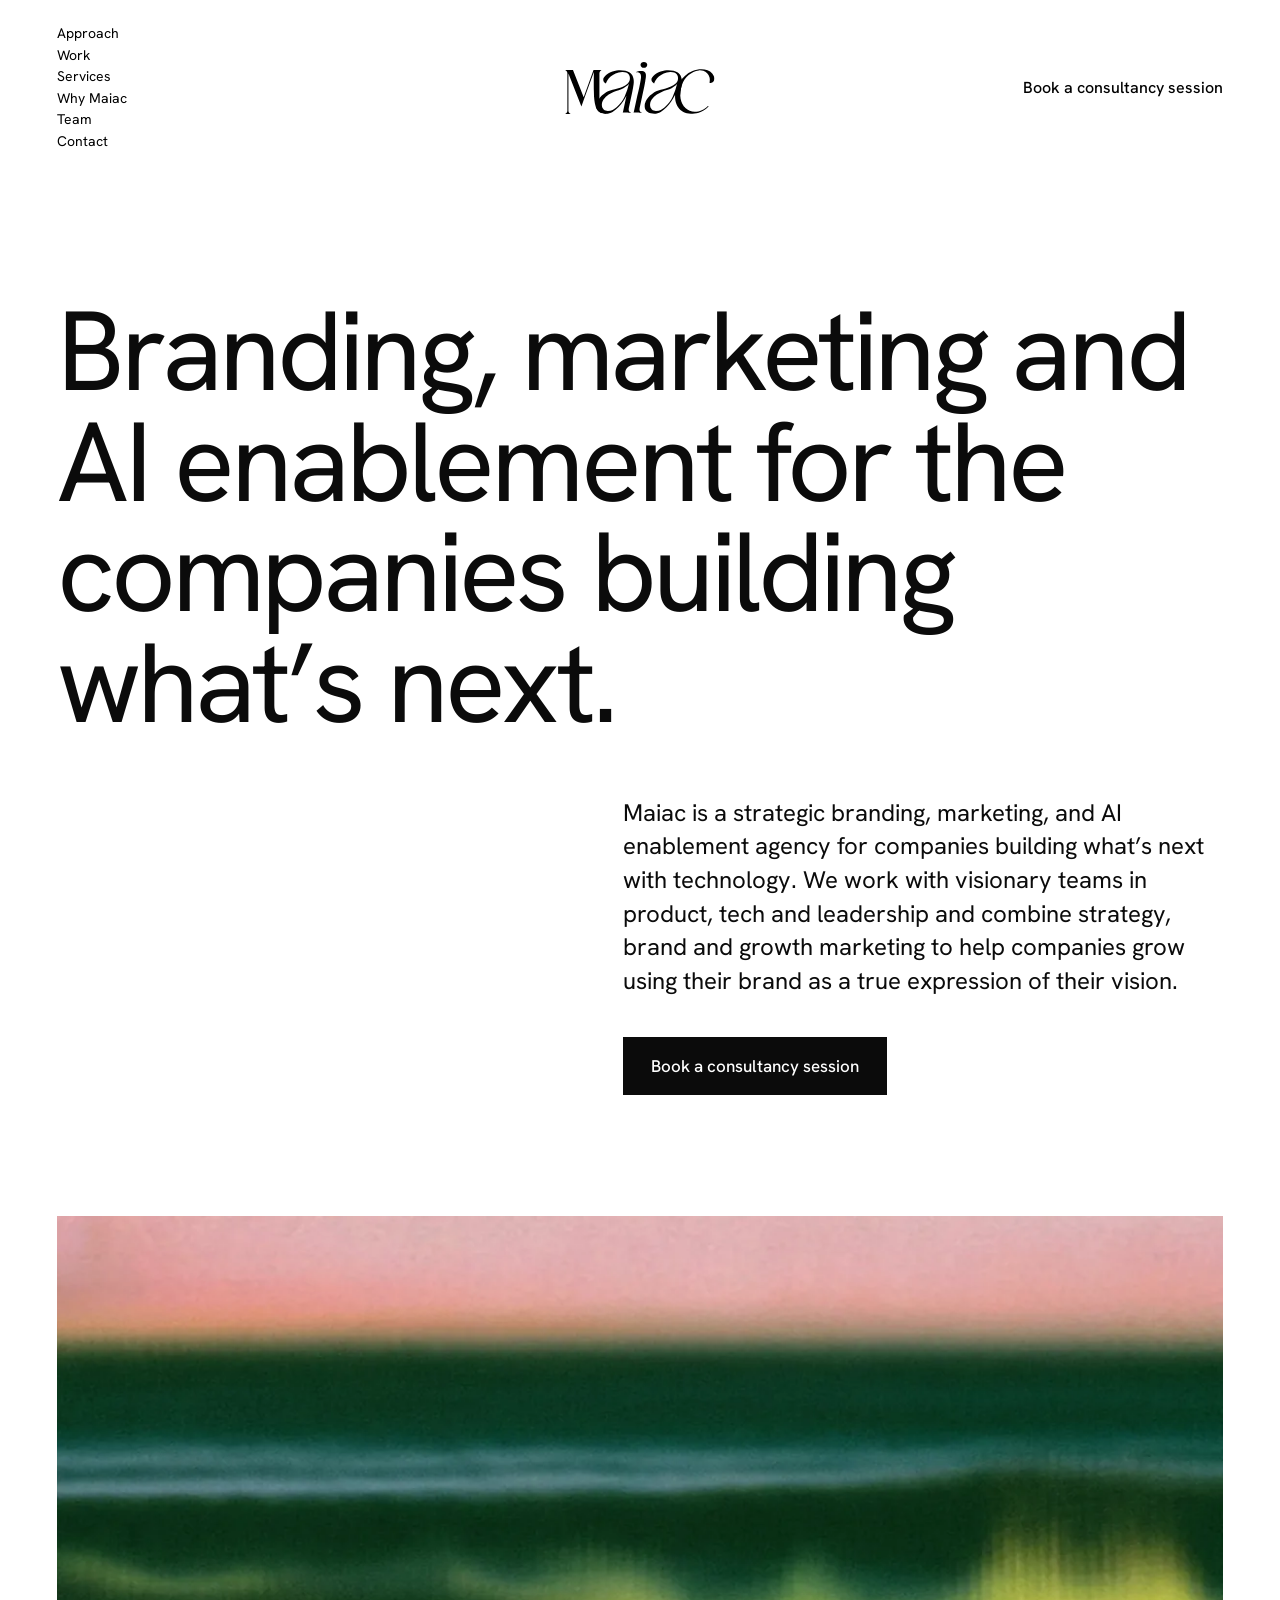
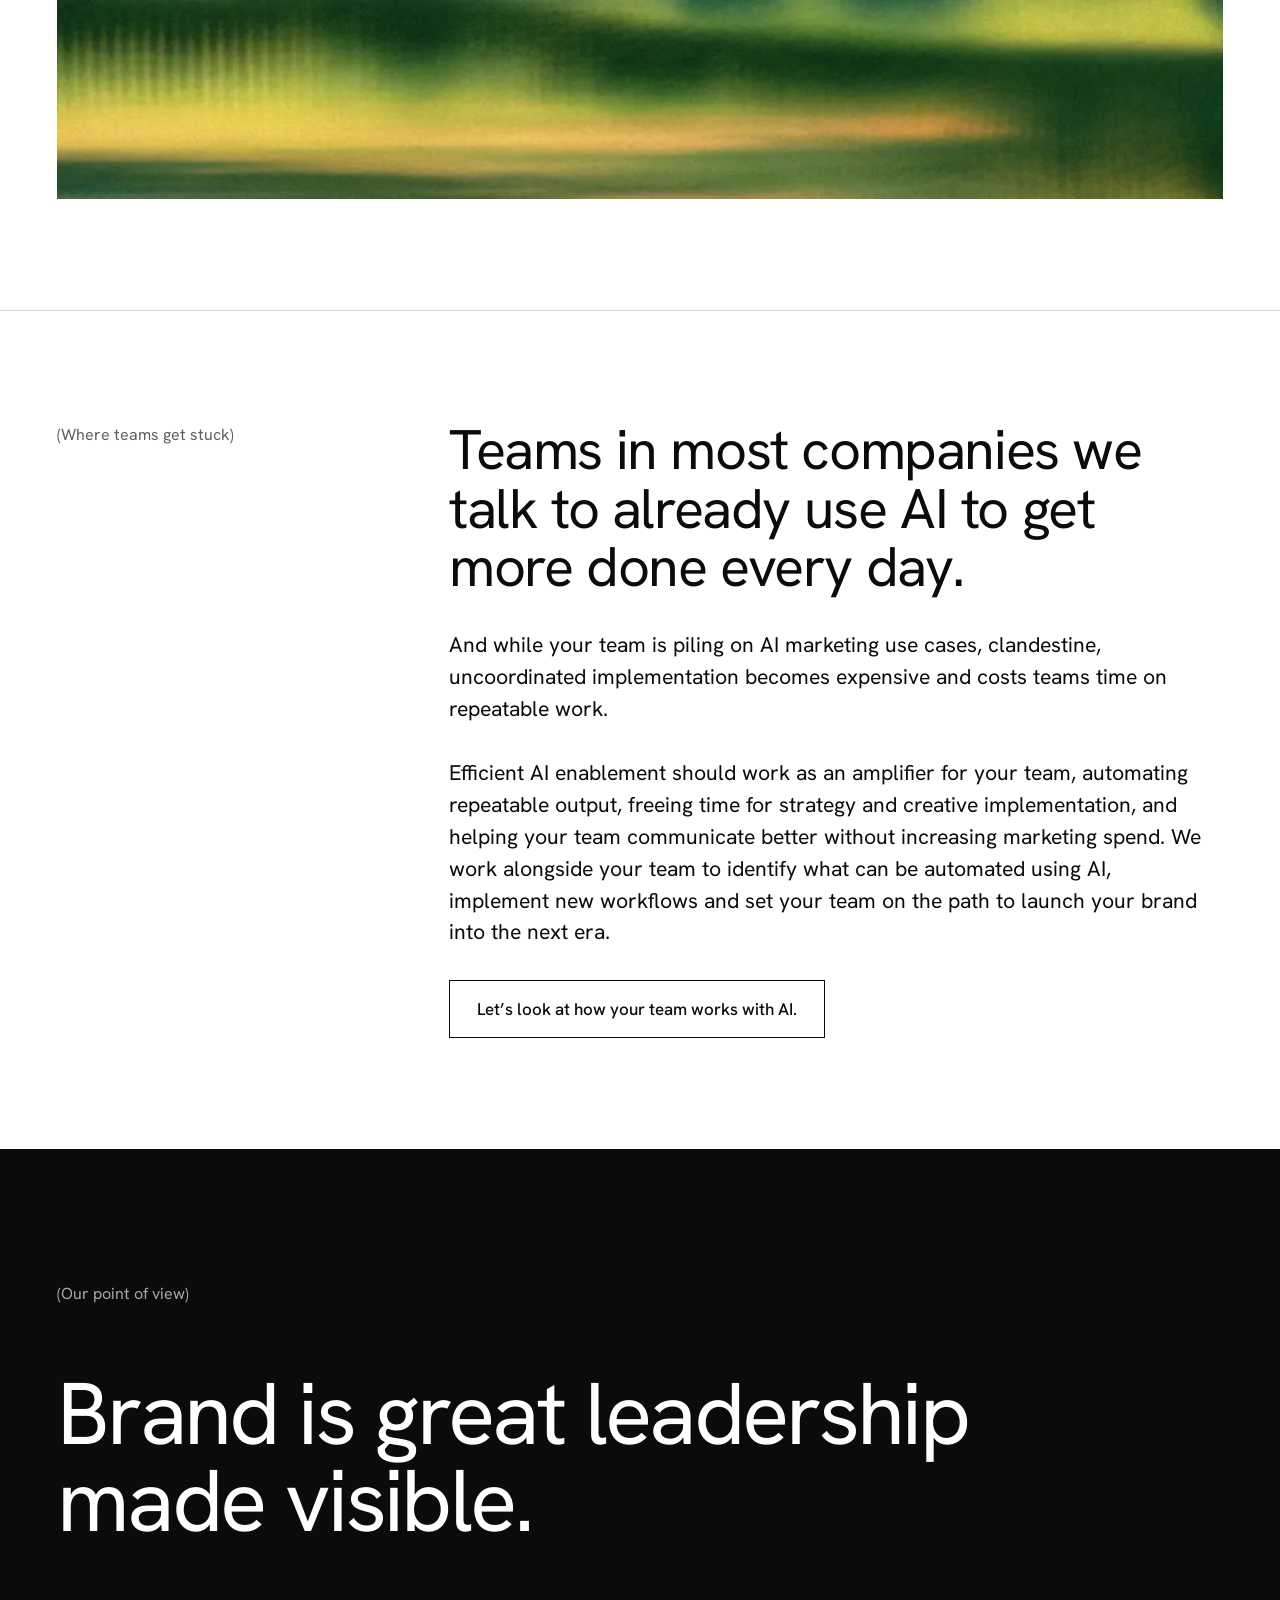
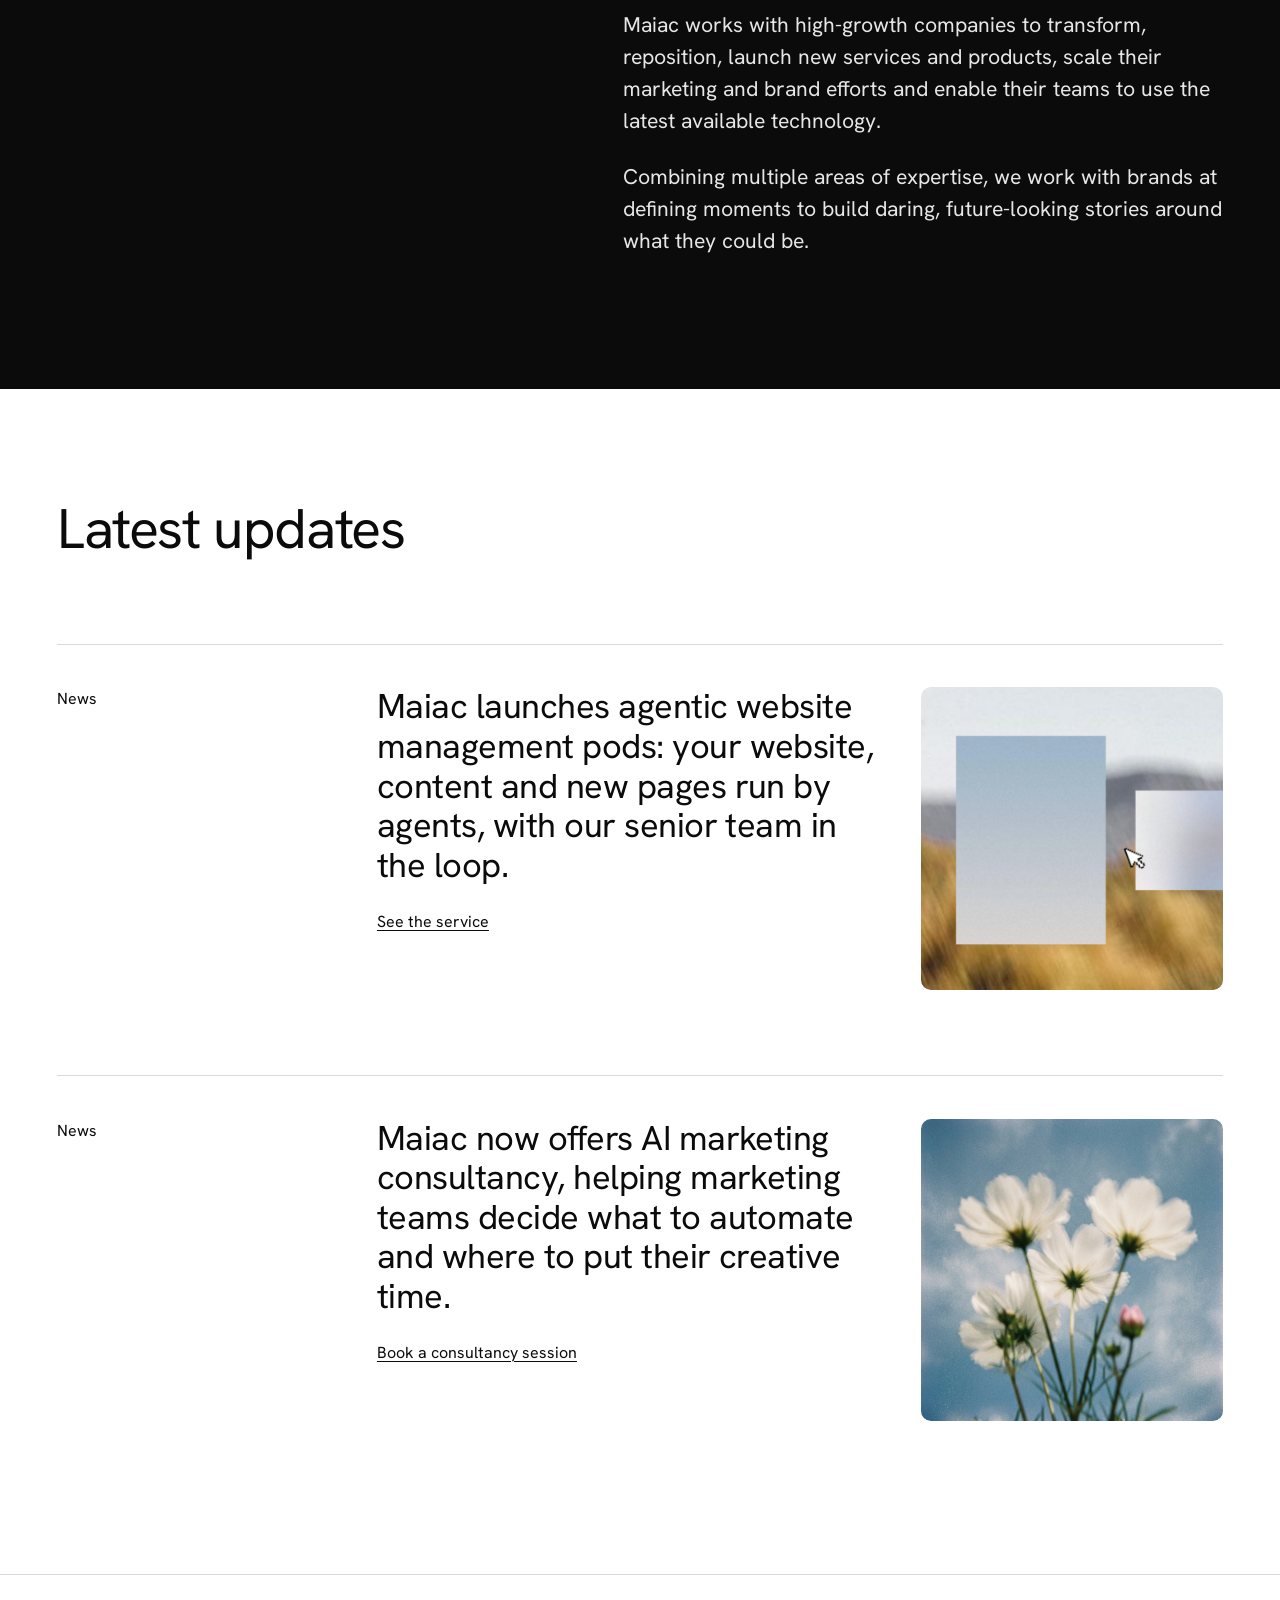
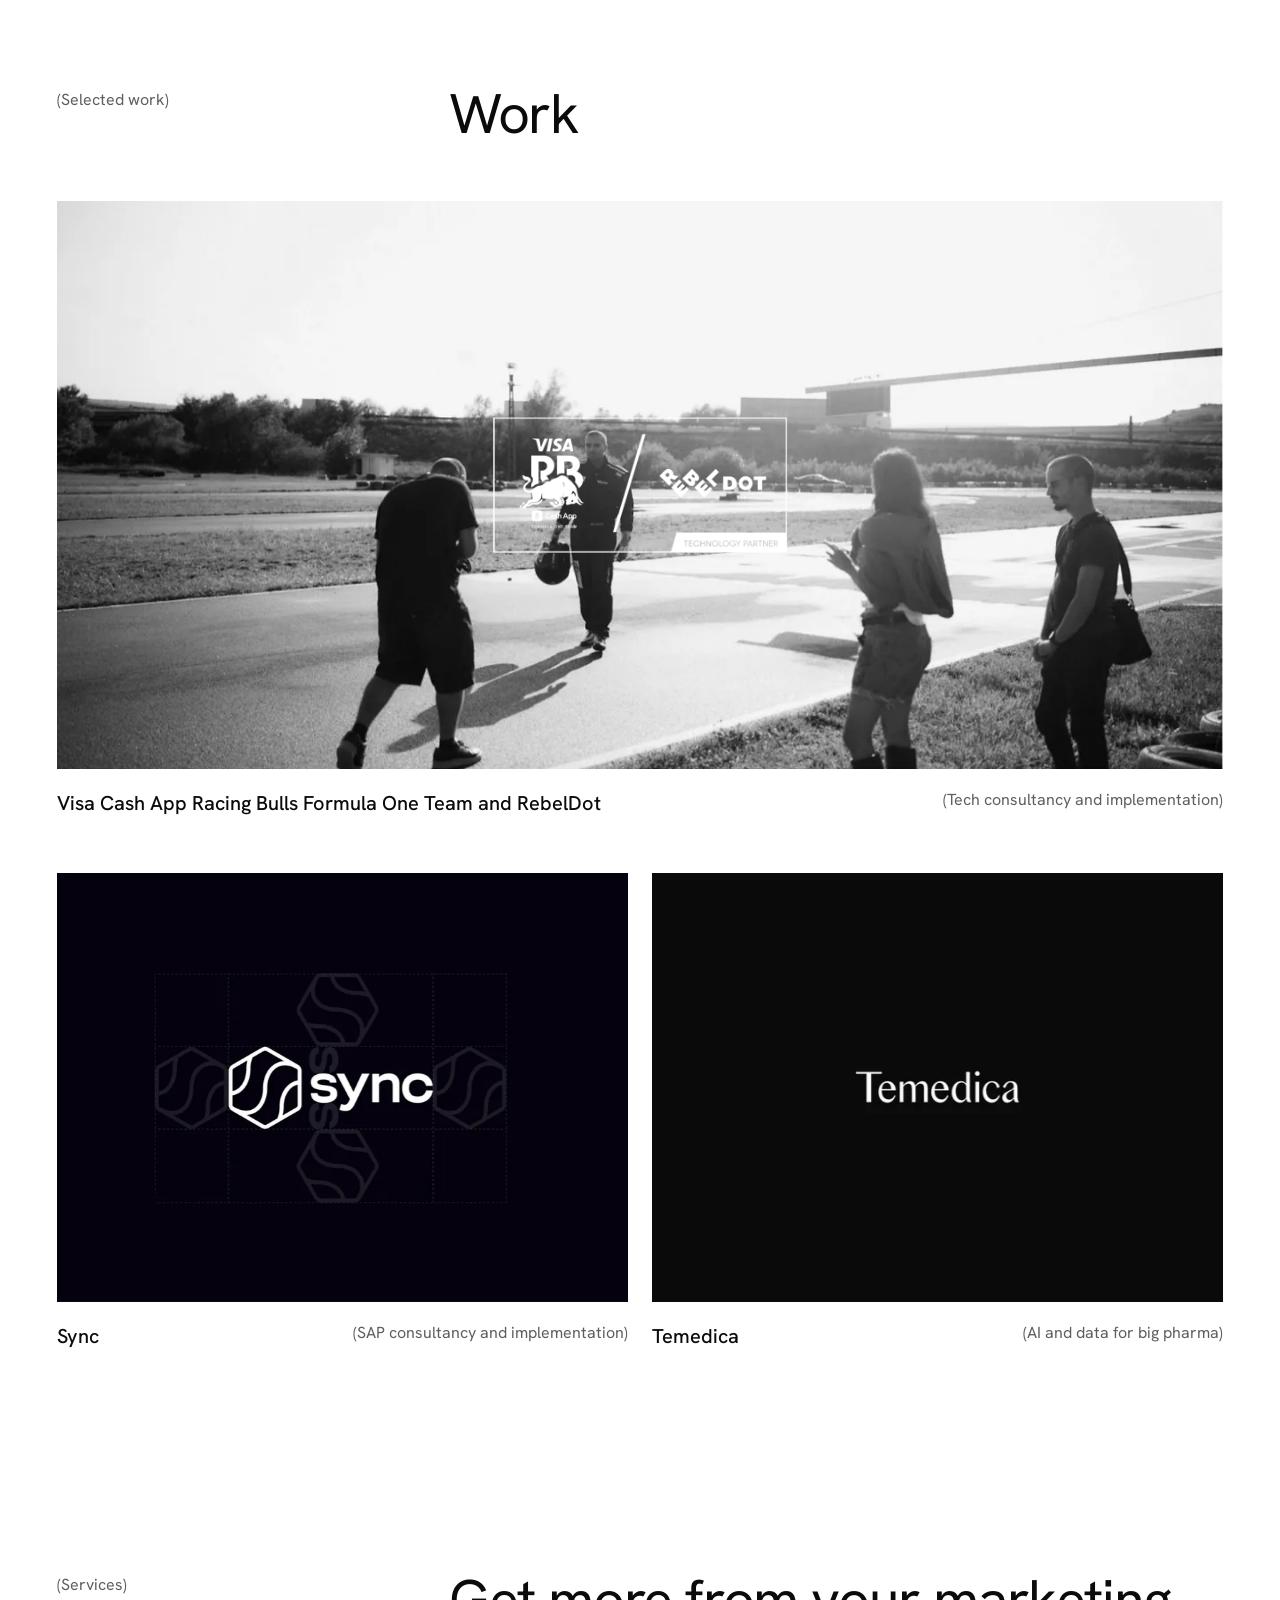
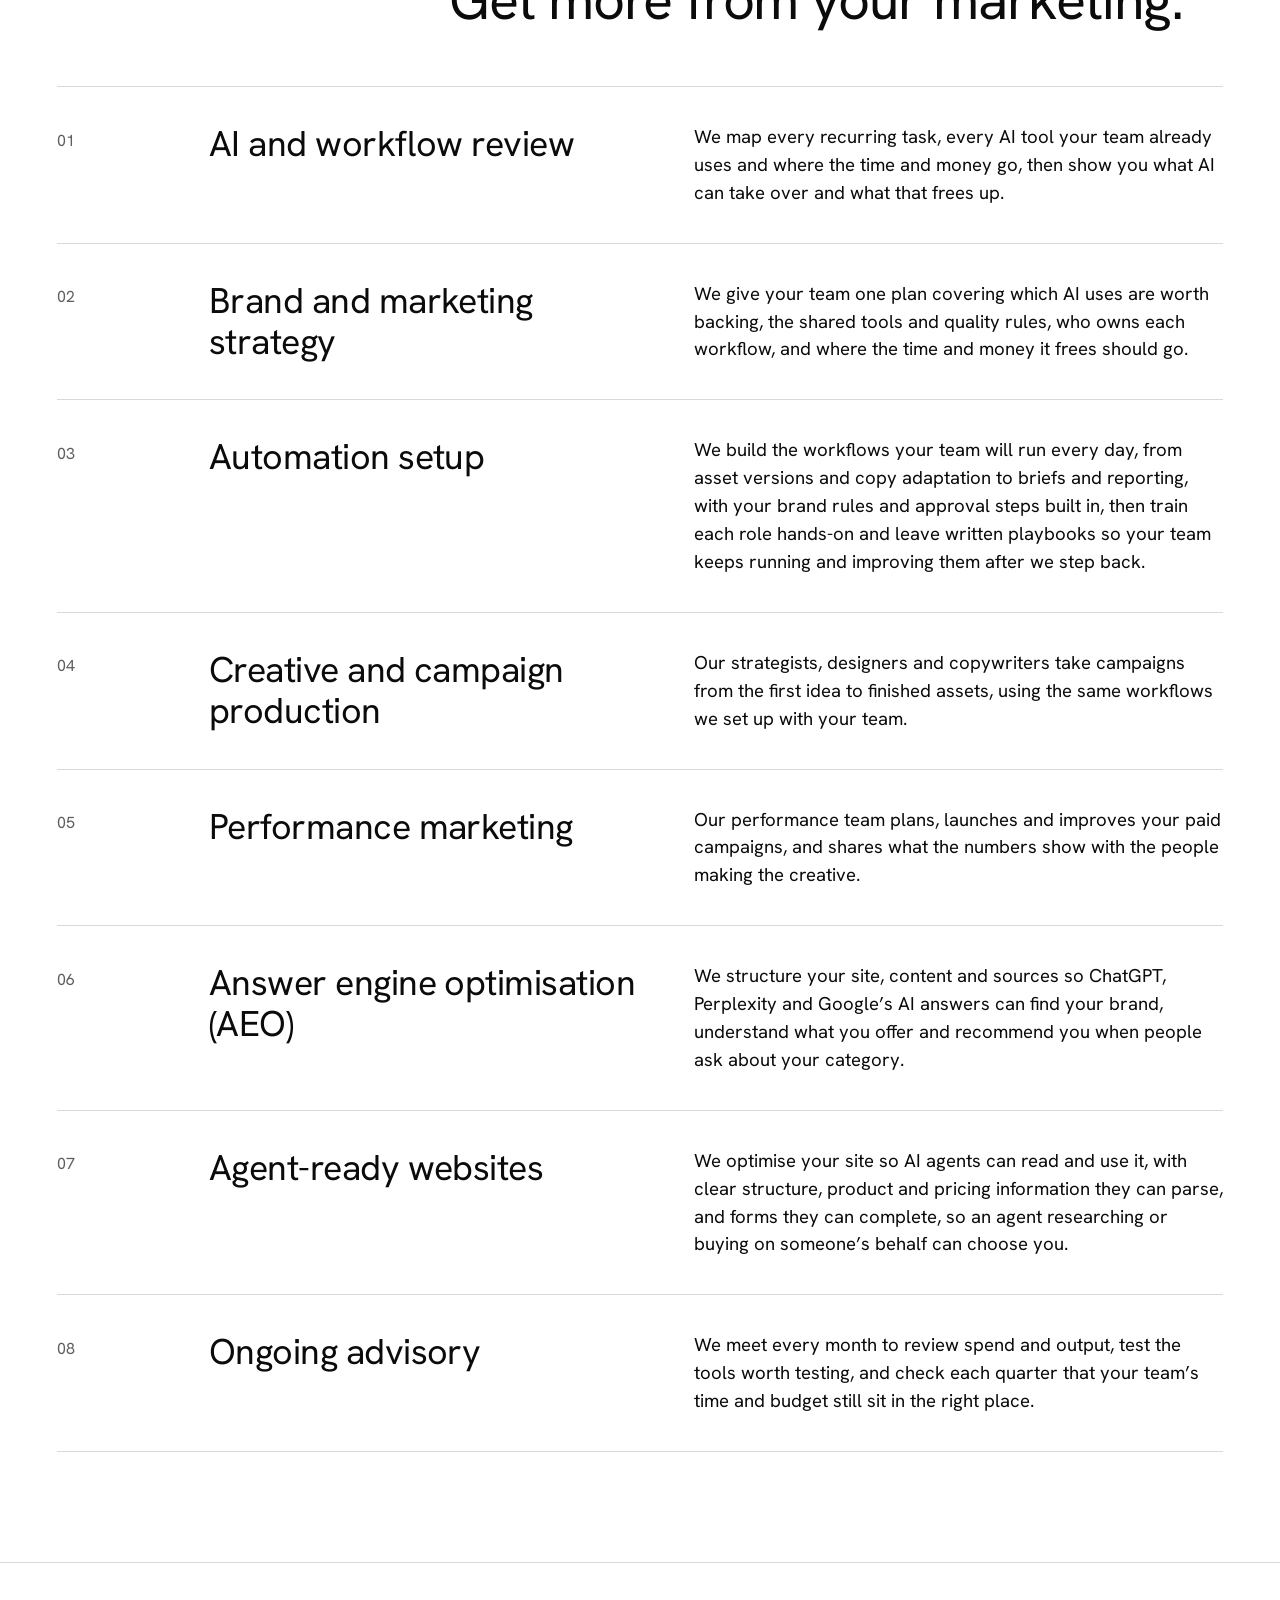
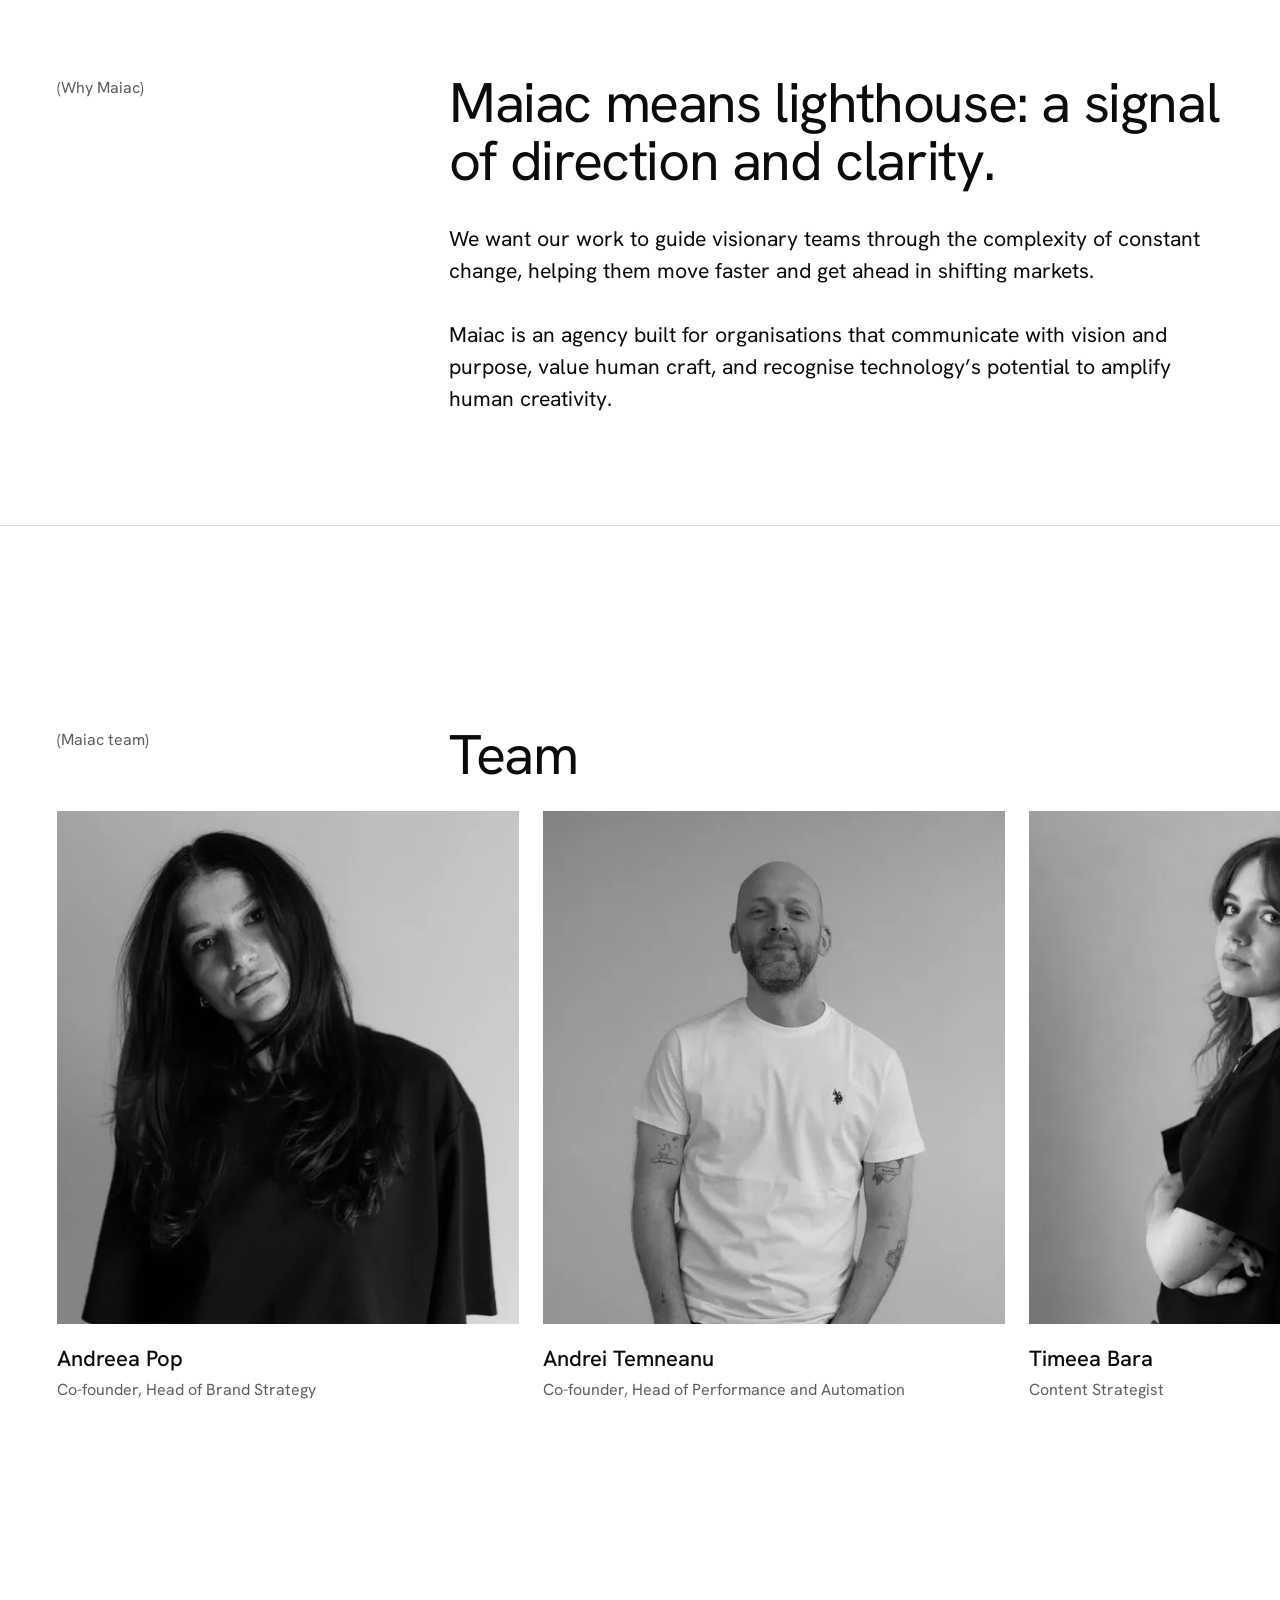
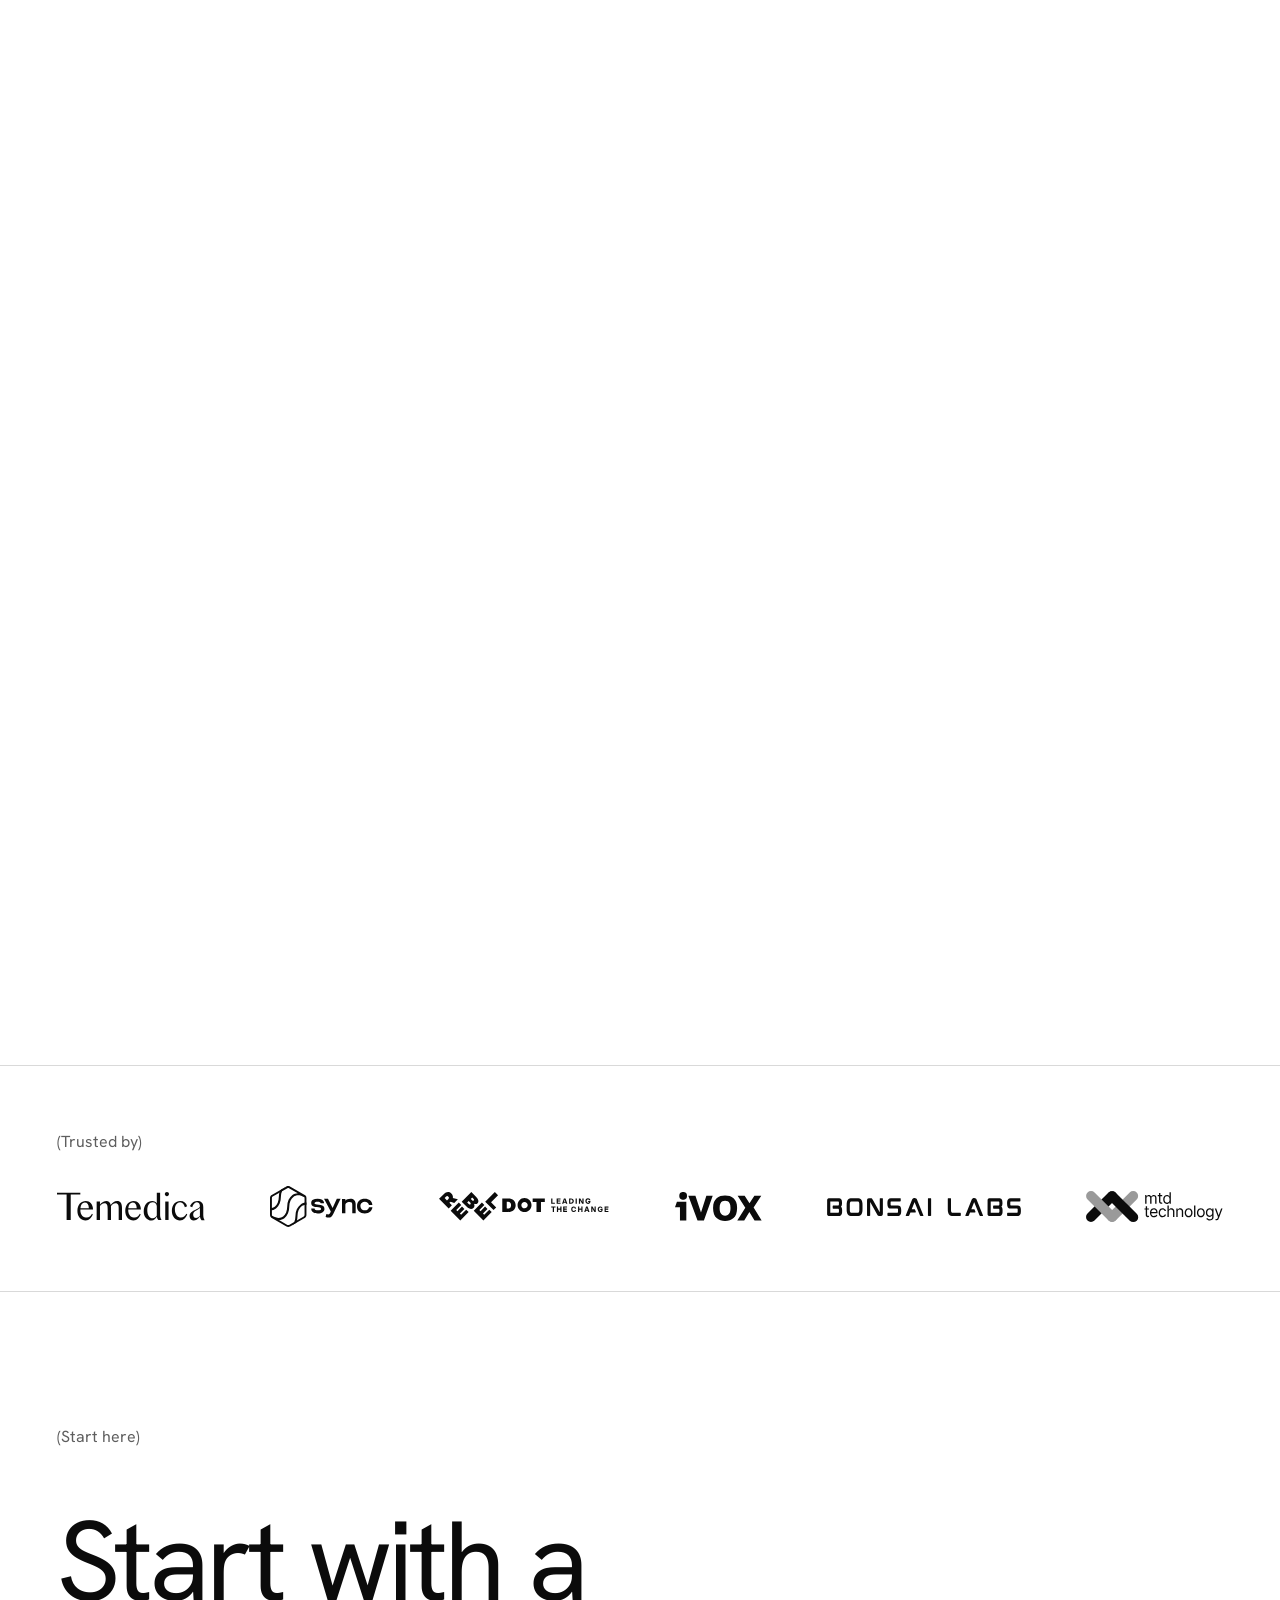
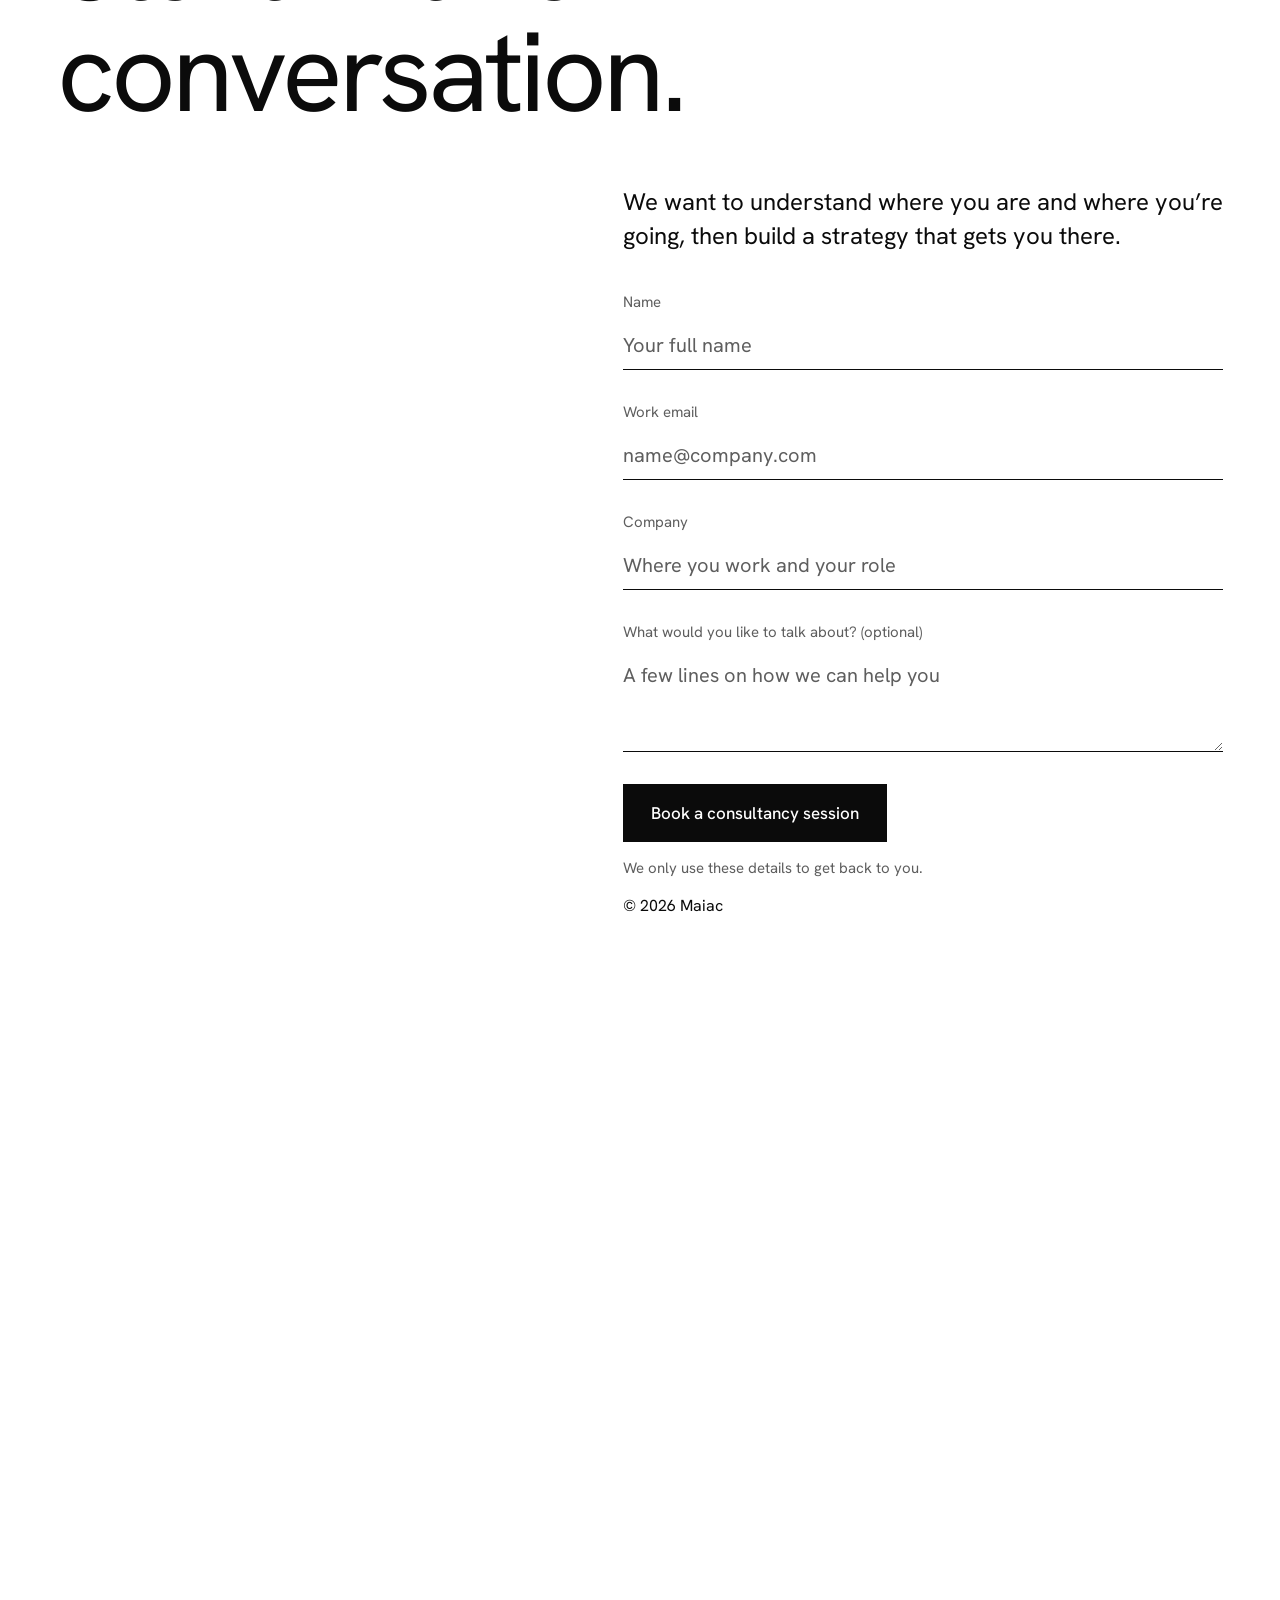
==== commit a1f04ef5: "Stage Figma updates and agentic website management page" ====
--- a/index.html
+++ b/index.html
@@ -34,11 +34,12 @@
   <link rel="preload" href="assets/fonts/hanken-grotesk-latin-500-normal.woff2" as="font" type="font/woff2" crossorigin>
   <link rel="preload" href="assets/img/maiac-logo.svg" as="image" type="image/svg+xml">
   <link rel="stylesheet" href="assets/css/main.css?v=e9f933818af5">
+  <link rel="stylesheet" href="assets/css/home-updates.css?v=a0888f822f90">
   <link rel="icon" href="assets/img/favicon.svg" type="image/svg+xml">
   <link rel="icon" href="assets/img/favicon-32.png" sizes="32x32" type="image/png">
   <link rel="apple-touch-icon" href="assets/img/apple-touch-icon.png" sizes="180x180">
   <script src="assets/js/main.js?v=78e90d283152" defer onerror="document.documentElement.classList.remove('js')"></script>
-  <script src="assets/js/contact.js?v=330ac5587a06" defer></script>
+  <script src="assets/js/contact.js?v=42da1c44f830" defer></script>
   <script src="assets/js/work-cursor.js?v=56fadc089407" defer></script>
 </head>
 <body>
@@ -181,6 +182,29 @@
         </div>
       </section>
 
+      <!-- LATEST UPDATES: the two current announcements, maintained in the initial HTML. -->
+      <section class="section home-updates" id="latest-updates" aria-labelledby="updates-title">
+        <h2 class="display-m home-updates__heading" id="updates-title">Latest updates</h2>
+        <div class="home-updates__list">
+          <article class="home-update" aria-labelledby="update-pods-title">
+            <p class="home-update__category">News</p>
+            <div class="home-update__text">
+              <h3 class="home-update__title" id="update-pods-title">Maiac launches agentic website management pods: your website, content and new pages run by agents, with our senior team in the loop.</h3>
+              <a class="home-update__link" href="agentic-website-management/" aria-describedby="update-pods-title">See the service</a>
+            </div>
+            <img class="home-update__image" src="assets/img/update-agentic-website-management.png" alt="" width="814" height="684" loading="lazy" decoding="async">
+          </article>
+          <article class="home-update" aria-labelledby="update-consultancy-title">
+            <p class="home-update__category">News</p>
+            <div class="home-update__text">
+              <h3 class="home-update__title" id="update-consultancy-title">Maiac now offers AI marketing consultancy, helping marketing teams decide what to automate and where to put their creative time.</h3>
+              <a class="home-update__link" href="#contact" aria-describedby="update-consultancy-title" data-cta>Book a consultancy session</a>
+            </div>
+            <img class="home-update__image" src="assets/img/update-ai-marketing-consultancy.png" alt="" width="1024" height="1024" loading="lazy" decoding="async">
+          </article>
+        </div>
+      </section>
+
       <!-- WORK -->
       <section class="section section--rule" id="work" aria-labelledby="work-title" data-section>
         <div class="container">
--- a/assets/css/home-updates.css
+++ b/assets/css/home-updates.css
@@ -0,0 +1,92 @@
+/* Landing frame 60:492, Latest updates 108:438 and development note 108:459.
+   These native links and their content remain usable without JavaScript. */
+.home-updates {
+  display: grid;
+  grid-template-columns:
+    [full-width-start] minmax(var(--gutter), 1fr)
+    [content-start] min(var(--max), calc(100% - 2 * var(--gutter))) [content-end]
+    minmax(var(--gutter), 1fr) [full-width-end];
+  row-gap: clamp(48px, 6.666667vw, 96px);
+}
+
+.home-updates > * { grid-column: content; min-inline-size: 0; }
+.home-updates__heading { margin: 0; }
+.home-updates__list { display: grid; gap: clamp(24px, 3.333334vw, 48px); }
+
+.home-update {
+  position: relative;
+  display: grid;
+  gap: 24px;
+  align-items: start;
+  padding-block: clamp(32px, 3.333334vw, 48px);
+  border-block-start: 1px solid var(--rule);
+}
+
+.home-update > * { min-inline-size: 0; }
+.home-update__category { margin: 0; font-size: 16px; line-height: 1.5; }
+.home-update__text { display: grid; gap: 24px; }
+.home-update__title {
+  margin: 0;
+  font-size: clamp(1.75rem, 1.3875rem + 0.958334vw, 2.25rem);
+  font-weight: 400;
+  line-height: 1.15;
+  letter-spacing: -0.015em;
+  overflow-wrap: break-word;
+}
+
+.home-update__link {
+  justify-self: start;
+  color: inherit;
+  font-size: 16px;
+  line-height: 1.5;
+  text-decoration: underline;
+  text-decoration-thickness: 1px;
+  text-underline-offset: 0.2em;
+}
+
+/* The link covers its article; its own label stays concise for assistive technology. */
+.home-update__link::after { content: ""; position: absolute; inset: 0; }
+.home-update__link:focus-visible { outline: 2px solid transparent; }
+.home-update:has(.home-update__link:focus-visible) {
+  outline: 2px solid currentColor;
+  outline-offset: 5px;
+}
+.home-update:active { background-color: oklch(97% 0 none); }
+
+.home-update__image {
+  inline-size: 100%;
+  block-size: auto;
+  aspect-ratio: 1;
+  object-fit: cover;
+  border-radius: 10px;
+}
+
+@media (min-width: 900px) {
+  .home-update {
+    grid-template-columns: minmax(8rem, 312fr) minmax(0, 564fr) minmax(15rem, 340fr);
+    column-gap: clamp(24px, 3.333334vw, 48px);
+  }
+}
+
+@media (hover: hover) and (pointer: fine) {
+  .home-update:hover .home-update__link { color: oklch(35% 0 none); }
+}
+
+/* Note108:459: a slight entrance fade/slide, with readable content at every frame.
+   Unsupported timelines and reduced motion retain the static layout above. */
+@supports (animation-timeline: view()) and (animation-range: entry 0% entry 100%) {
+  @media (prefers-reduced-motion: no-preference) {
+    .home-update {
+      animation: home-update-enter var(--dur-fast, 200ms) var(--ease-out, ease-out) both;
+      animation-timeline: view();
+      animation-range: entry 0% entry 100%;
+    }
+
+    .home-update:focus-within { animation: none; }
+
+    @keyframes home-update-enter {
+      from { opacity: 0.8; translate: 0 16px; }
+      to { opacity: 1; translate: 0 0; }
+    }
+  }
+}
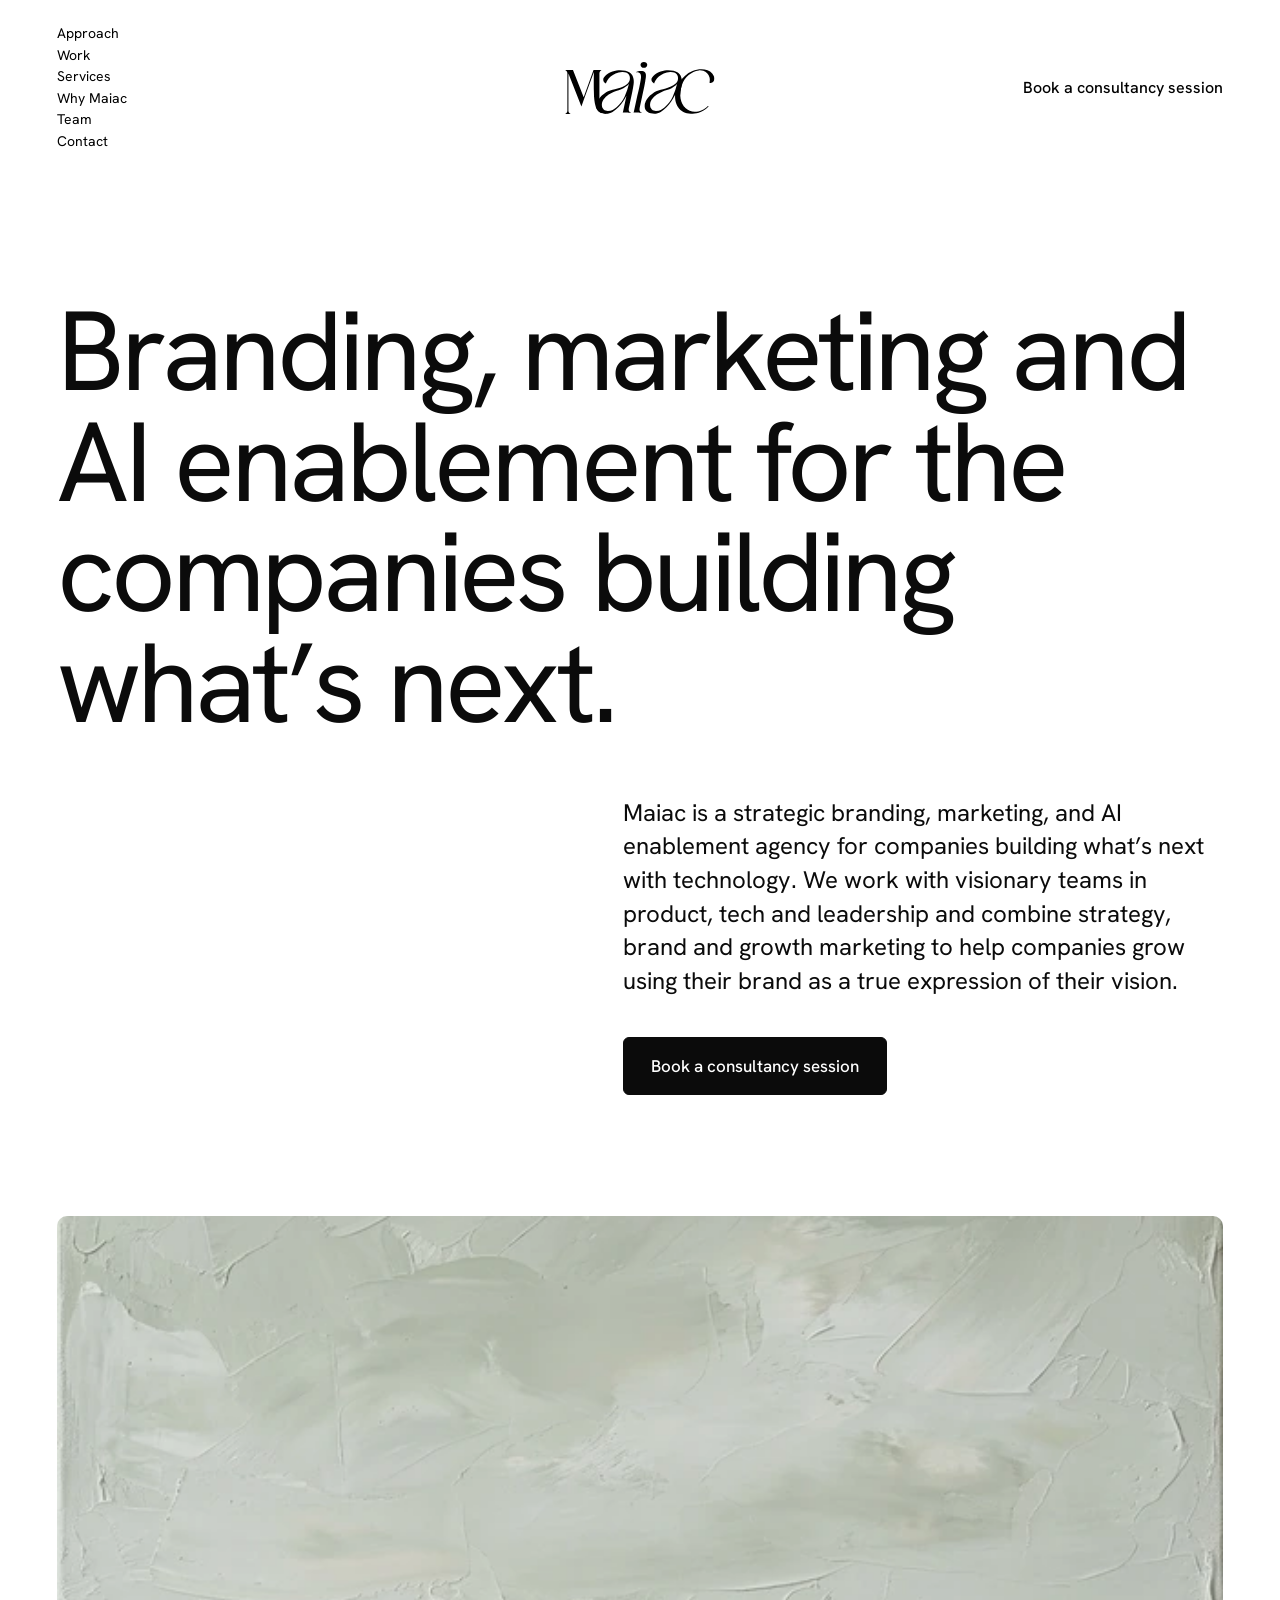
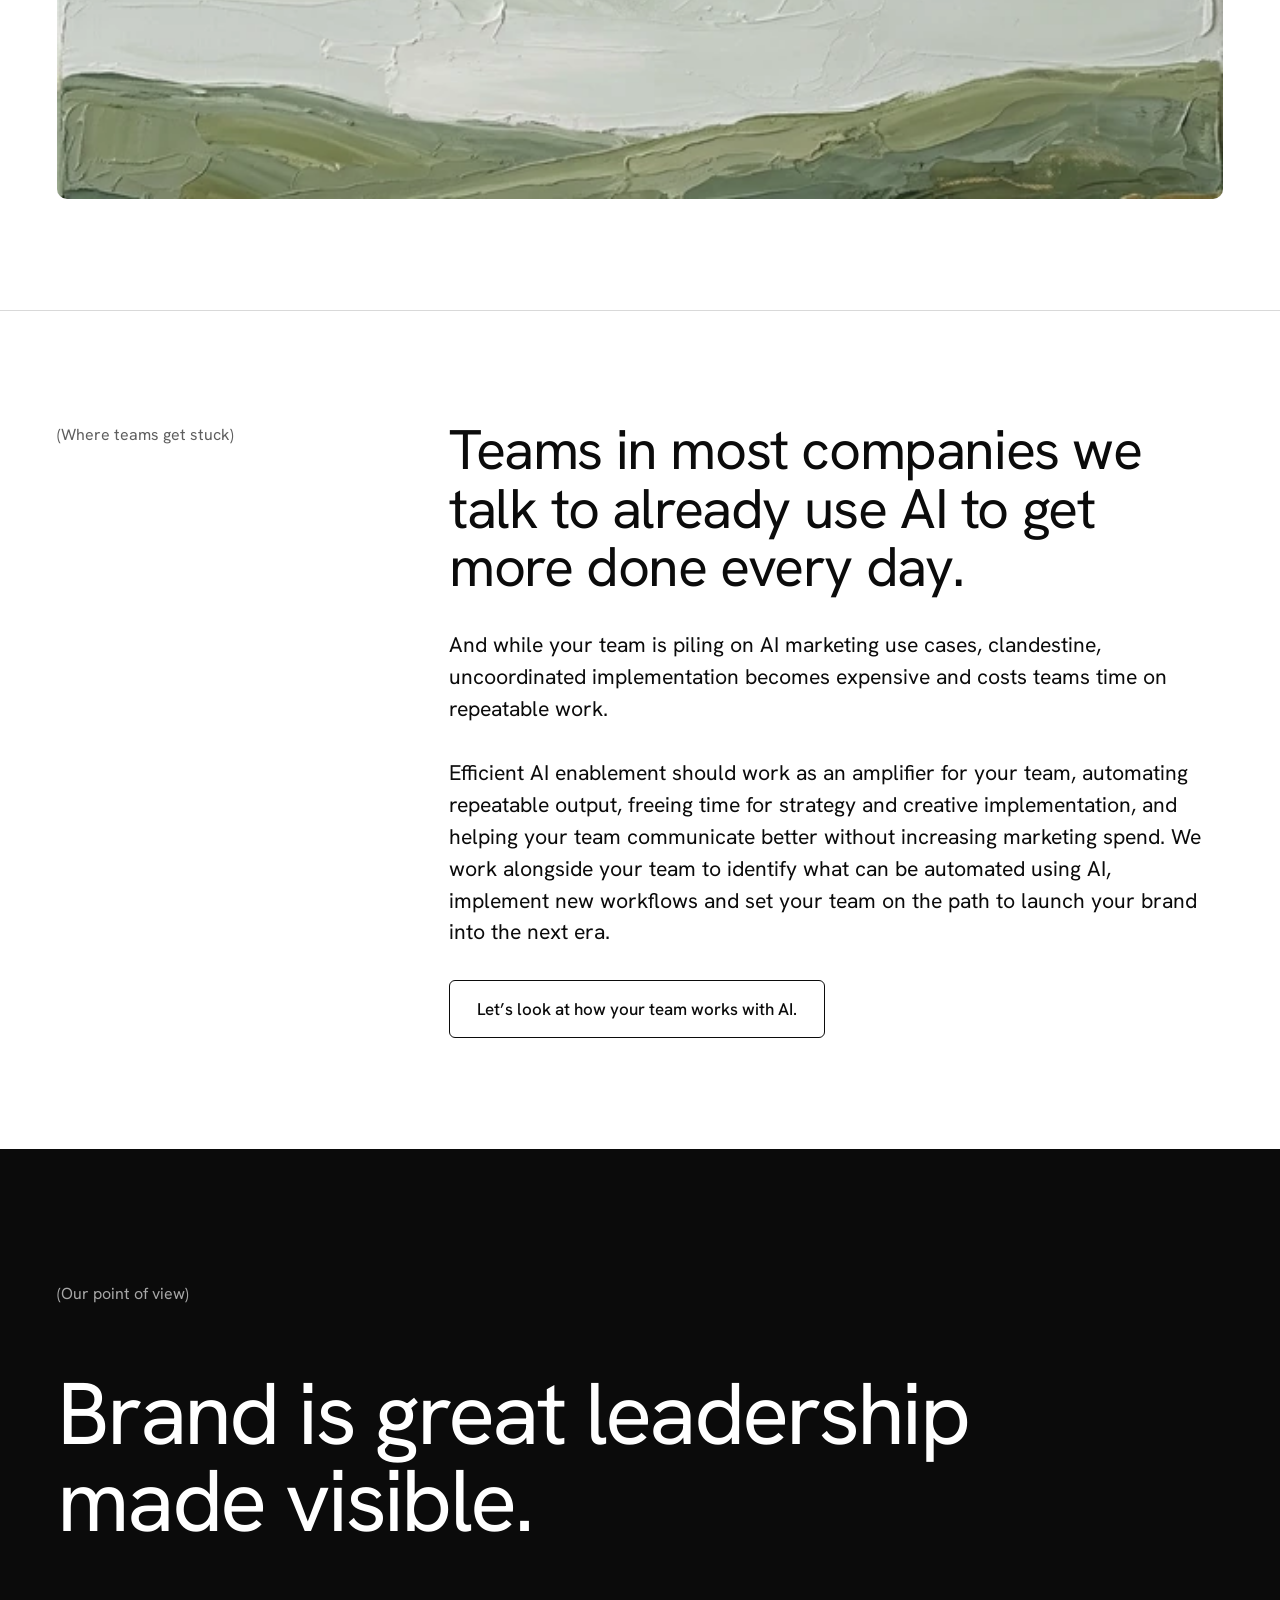
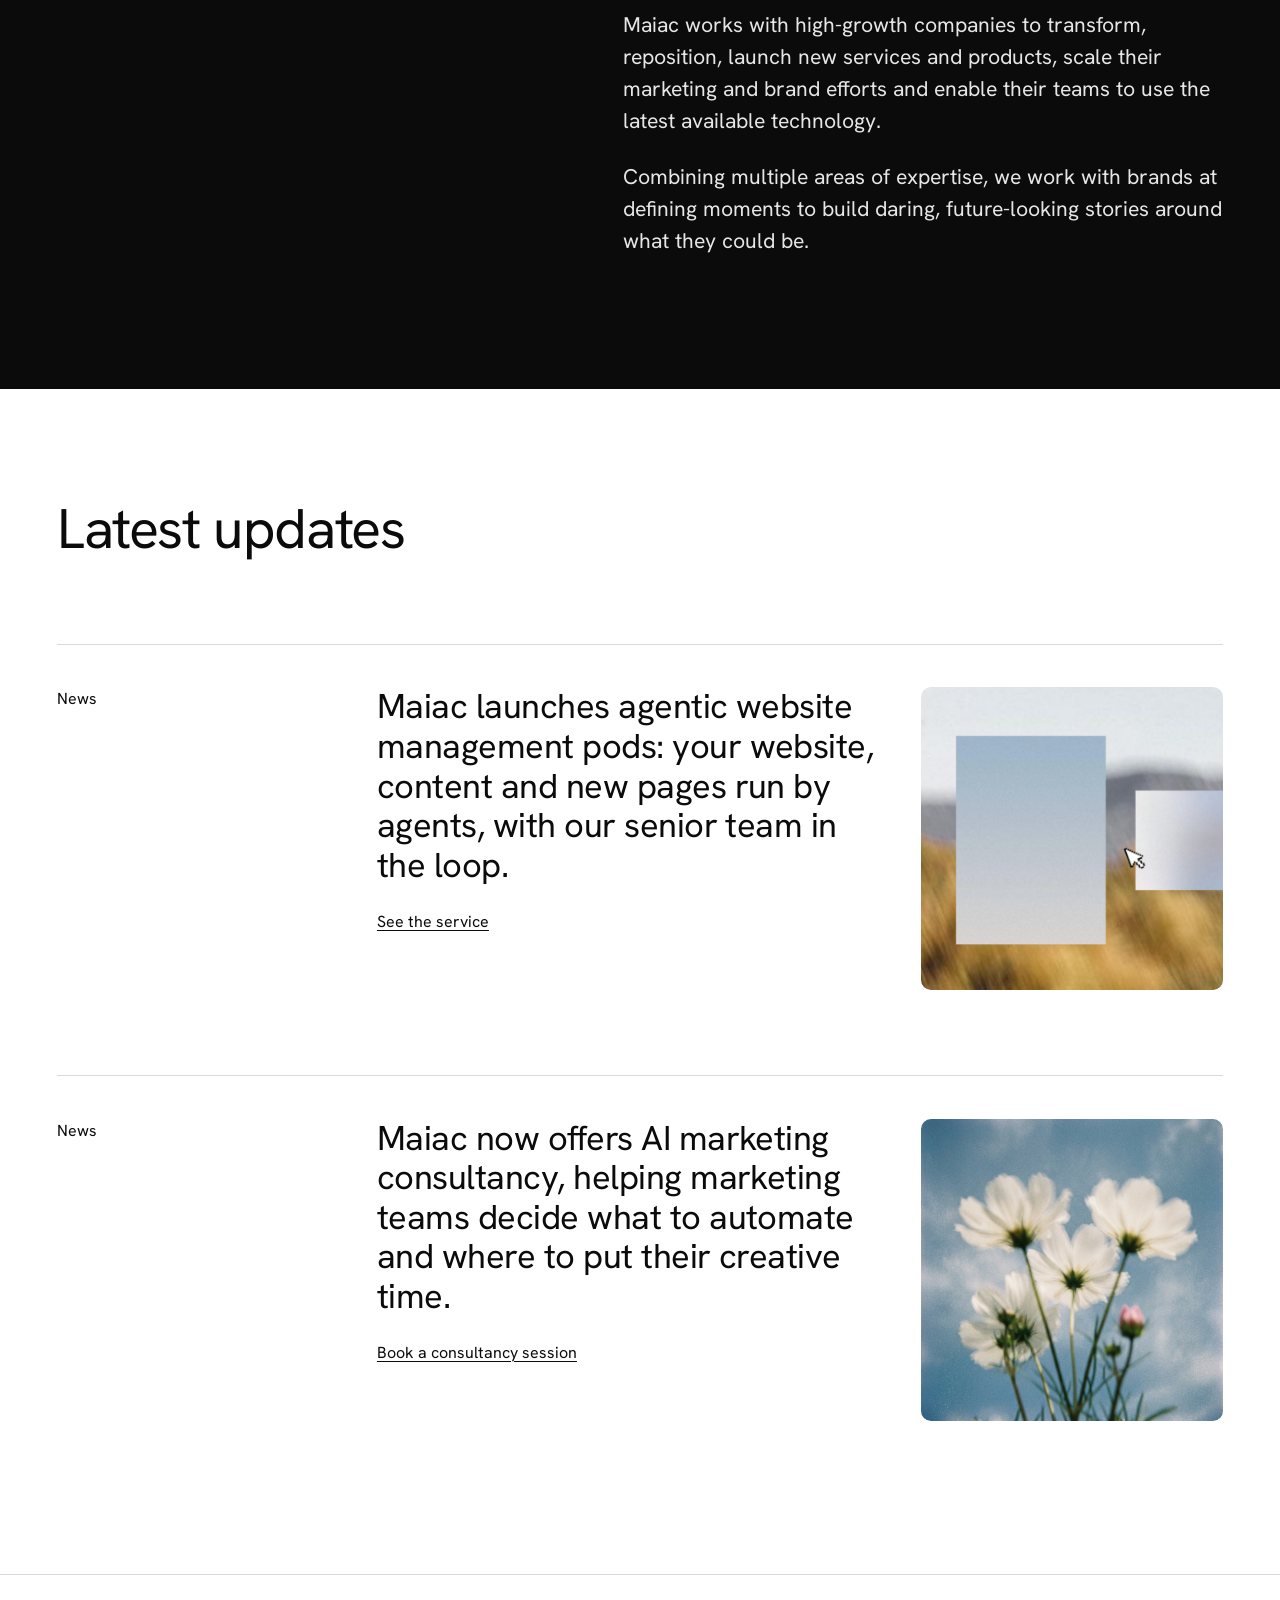
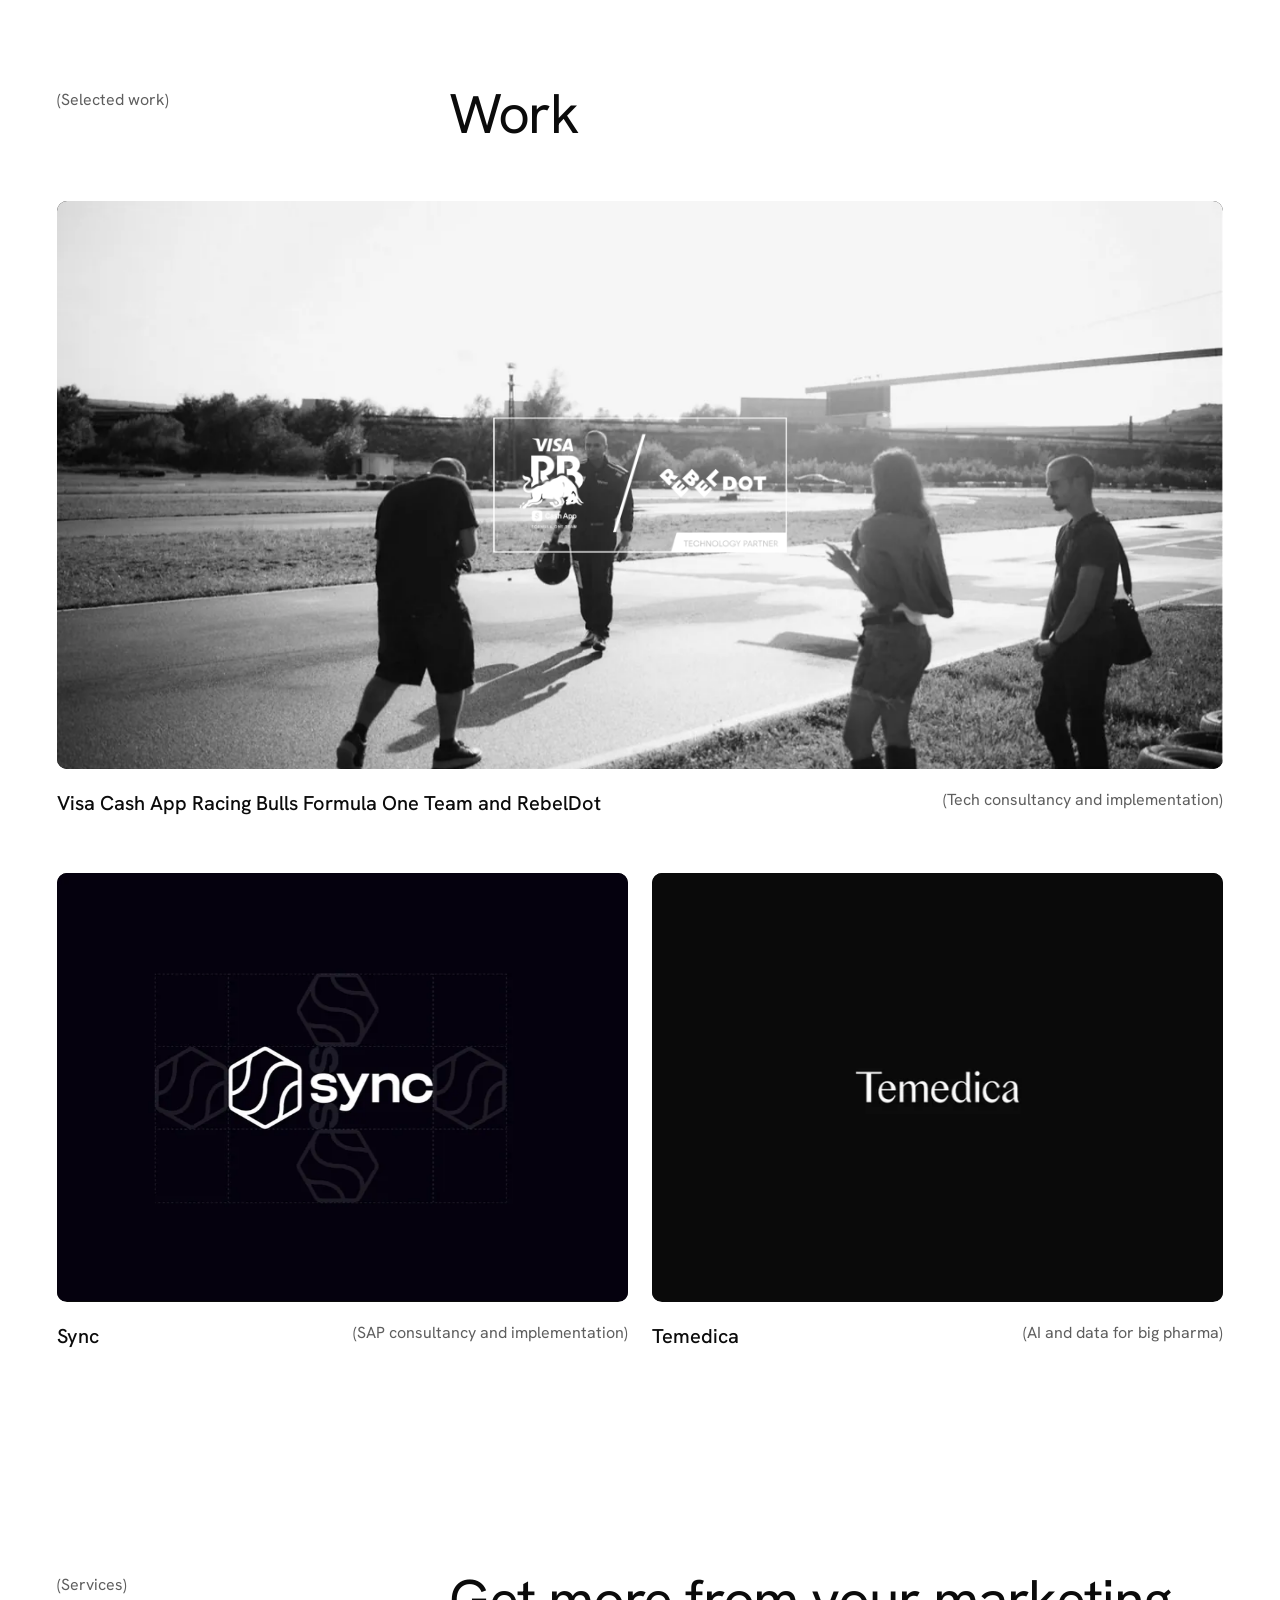
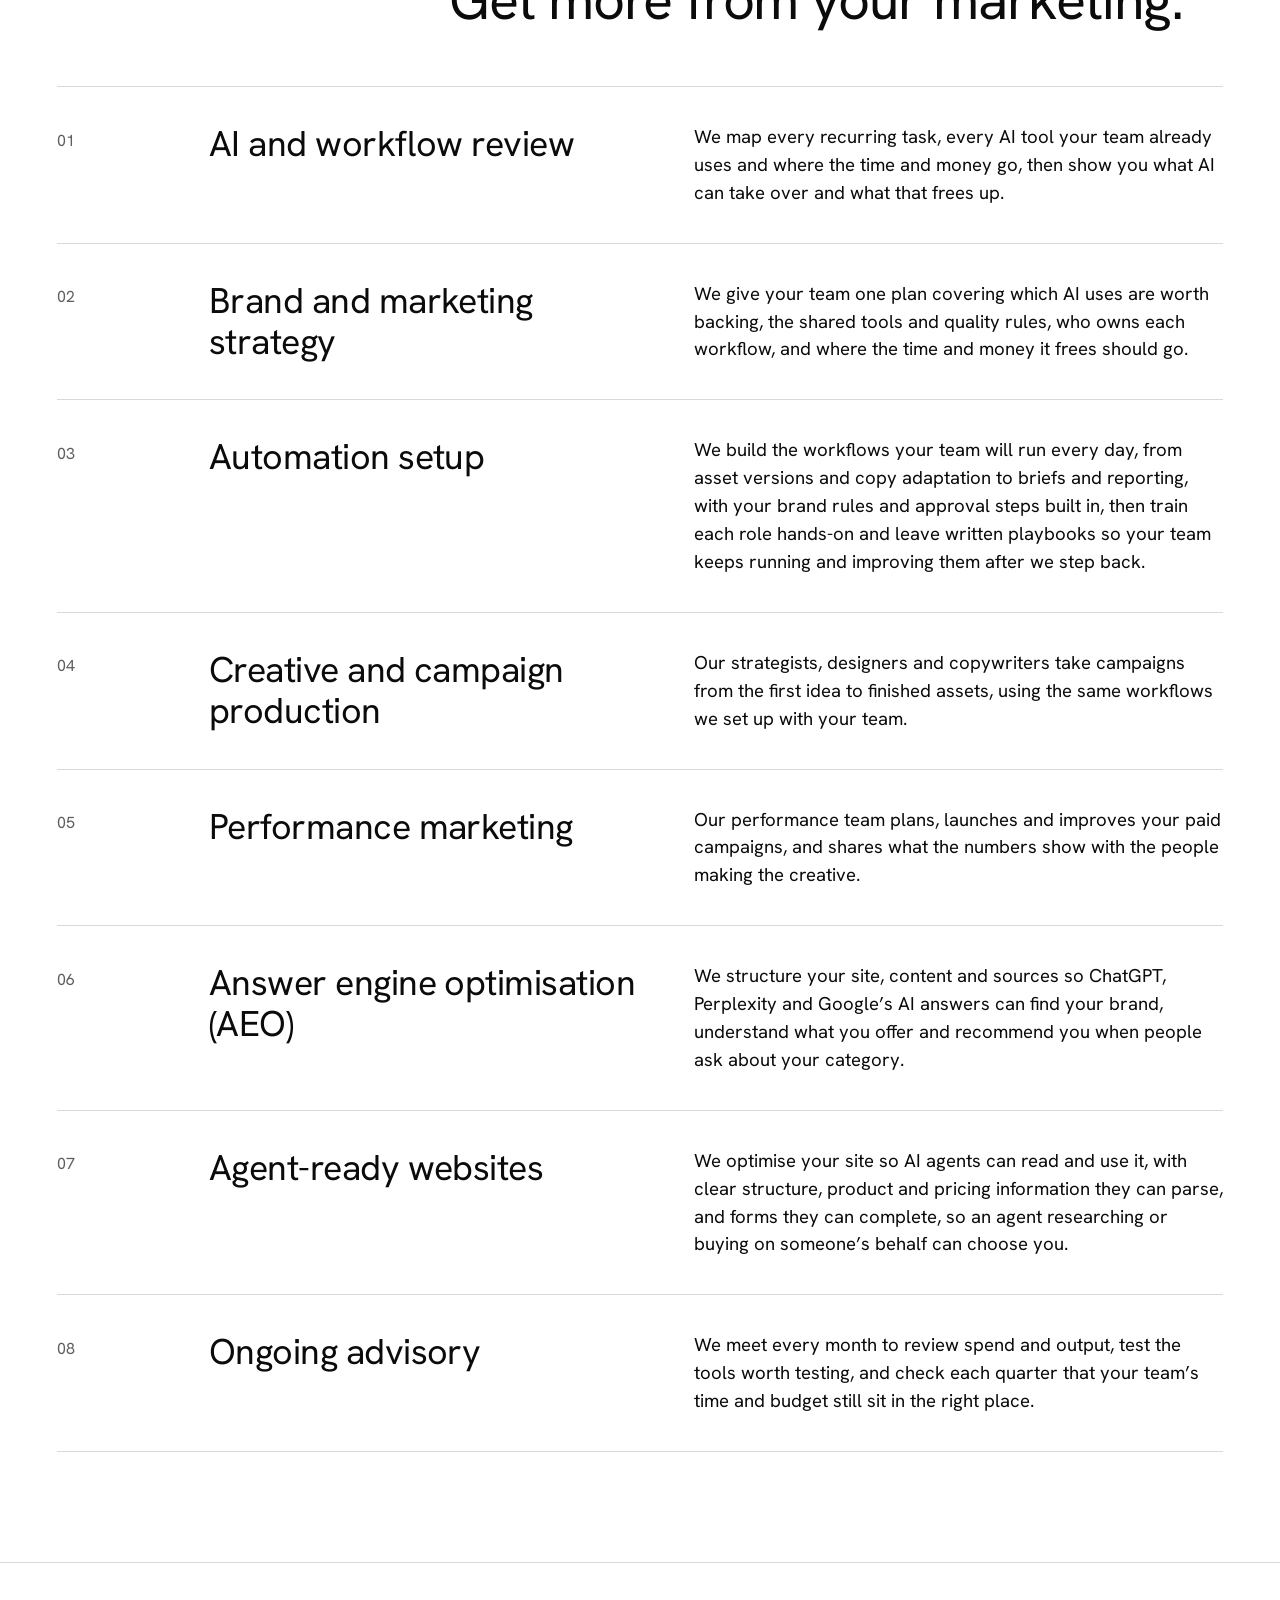
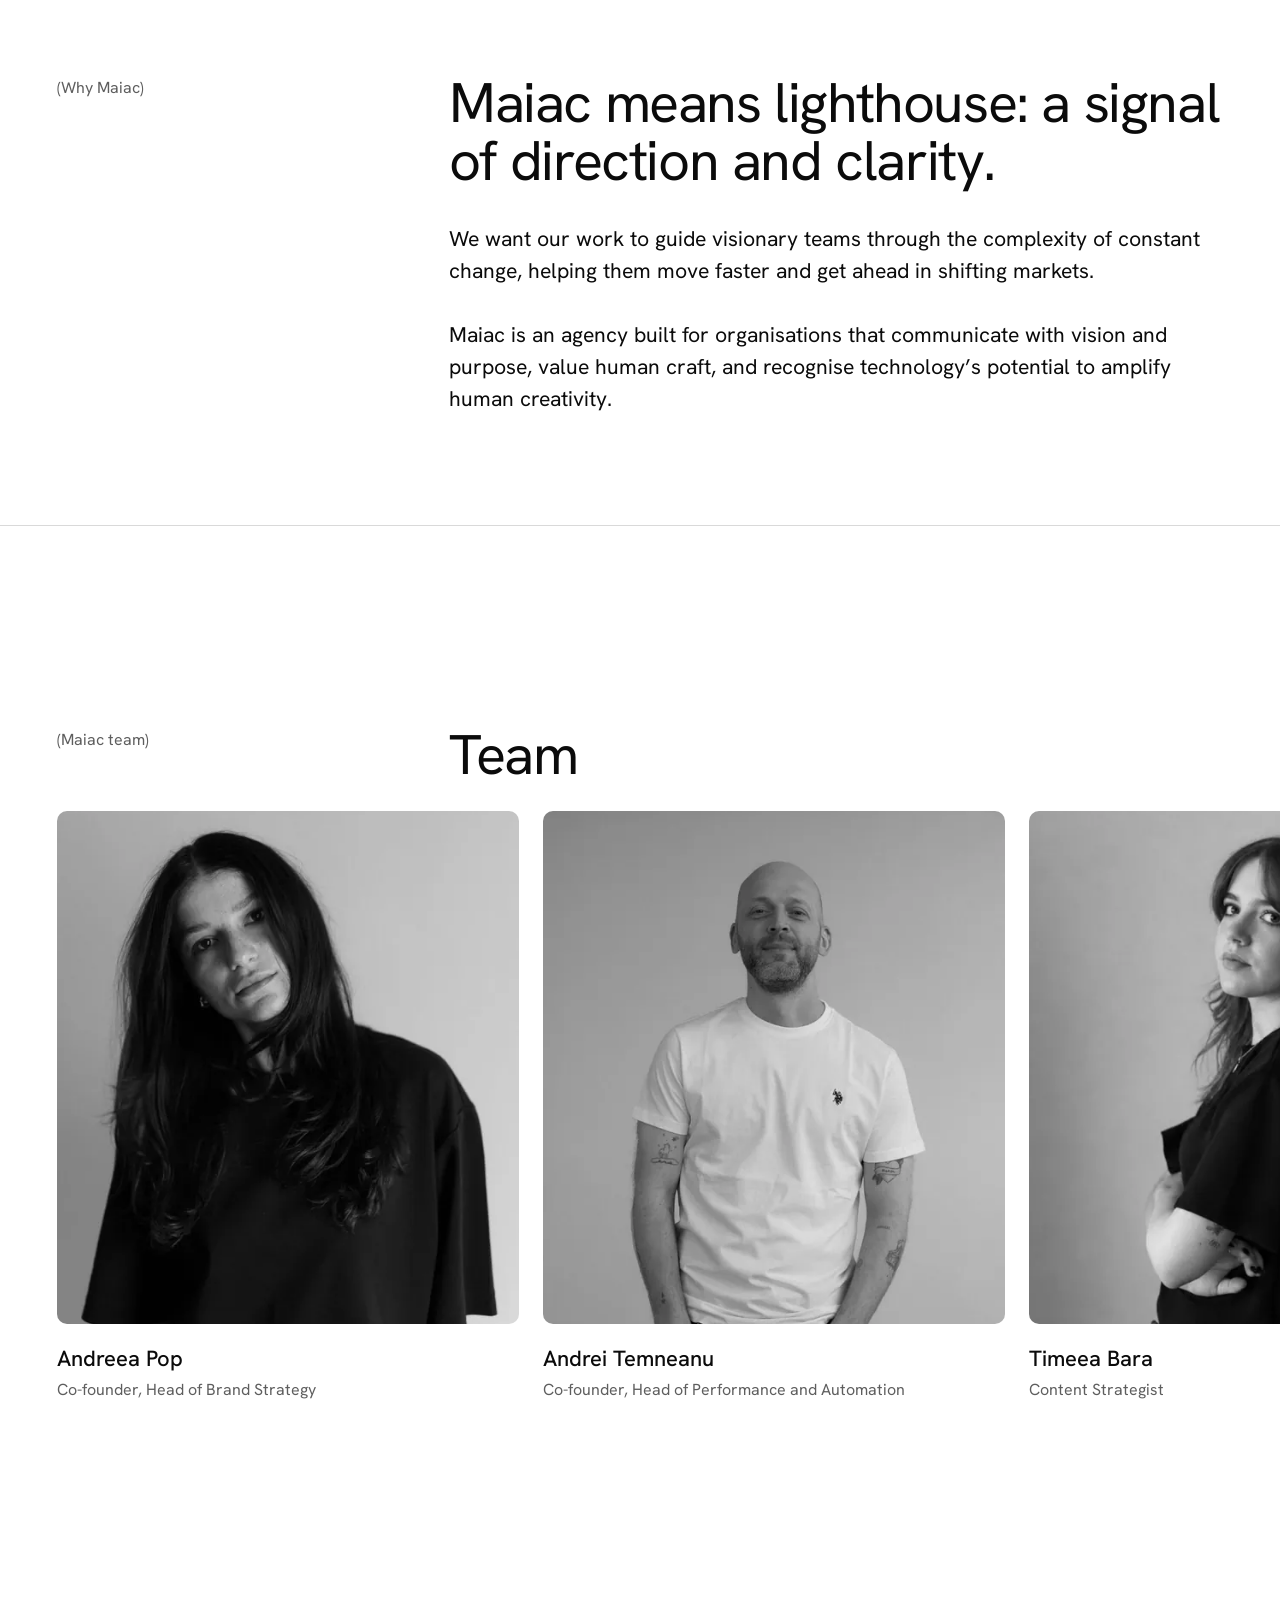
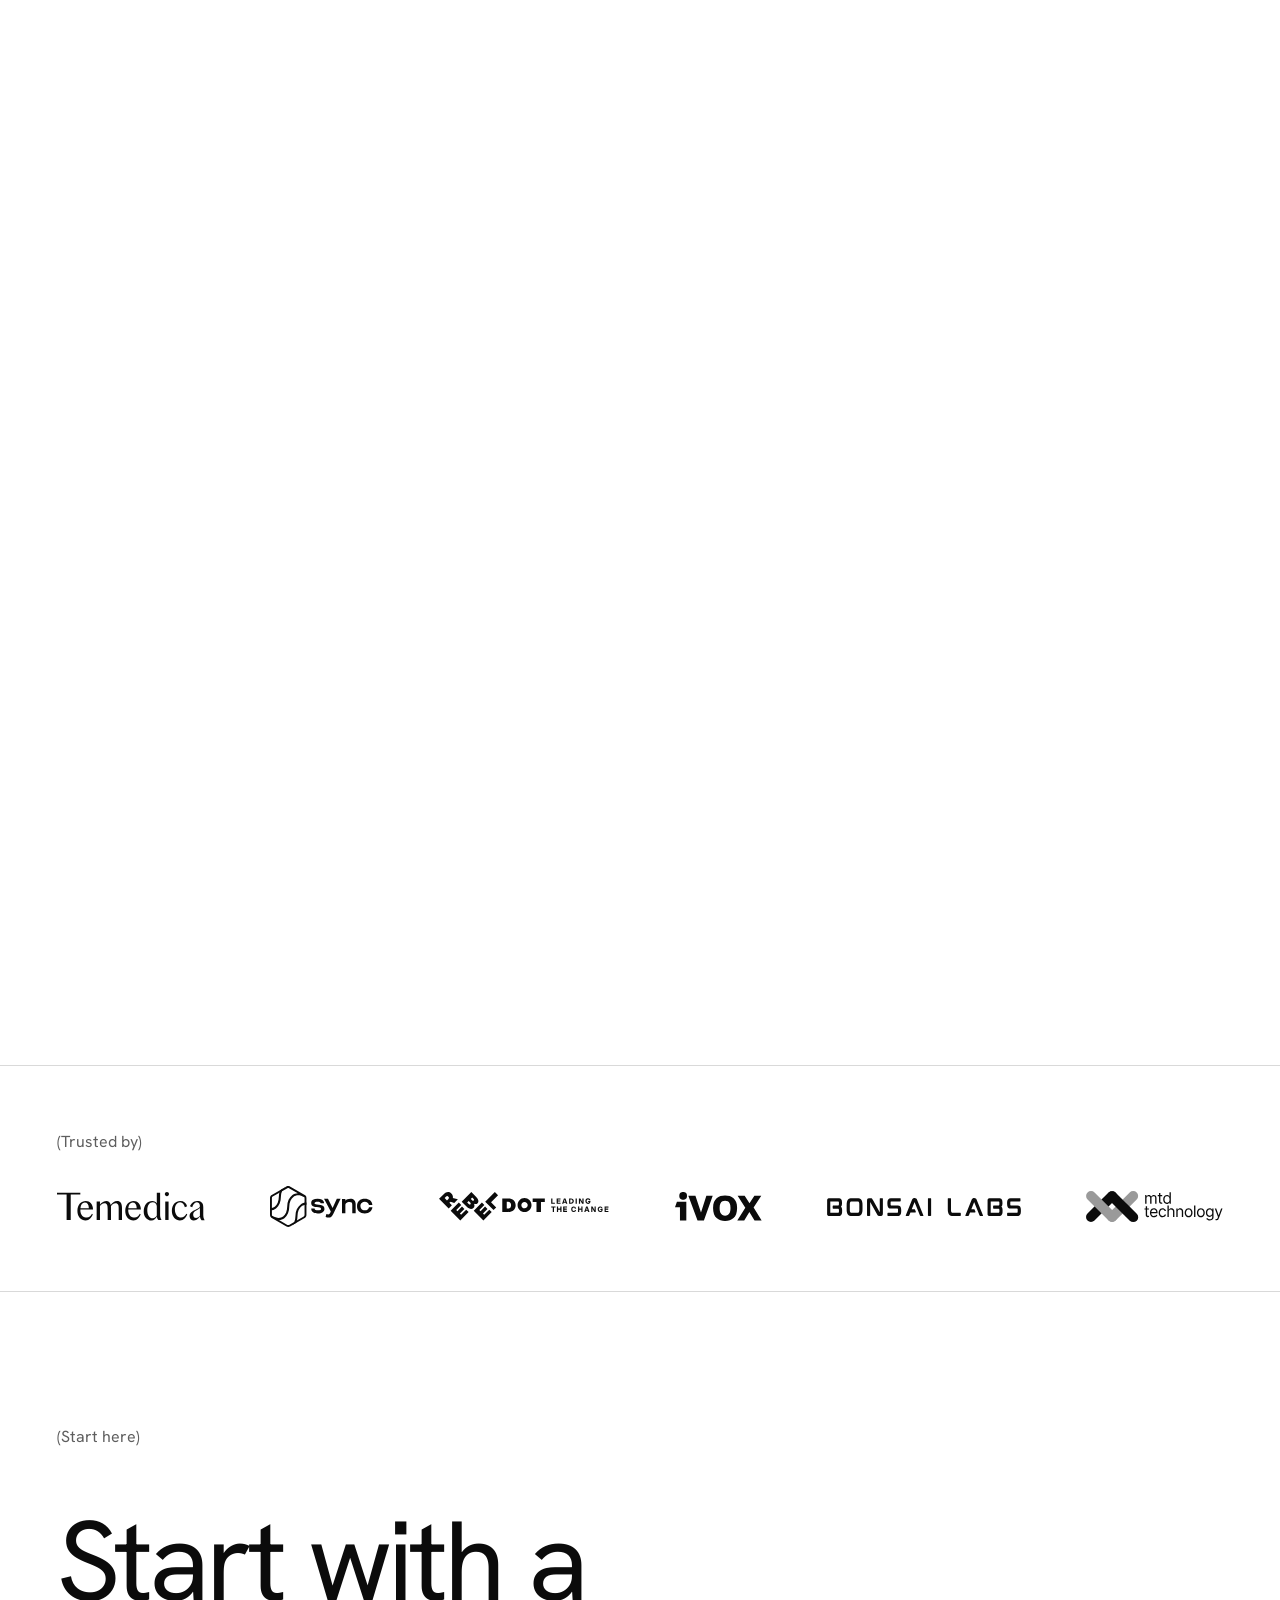
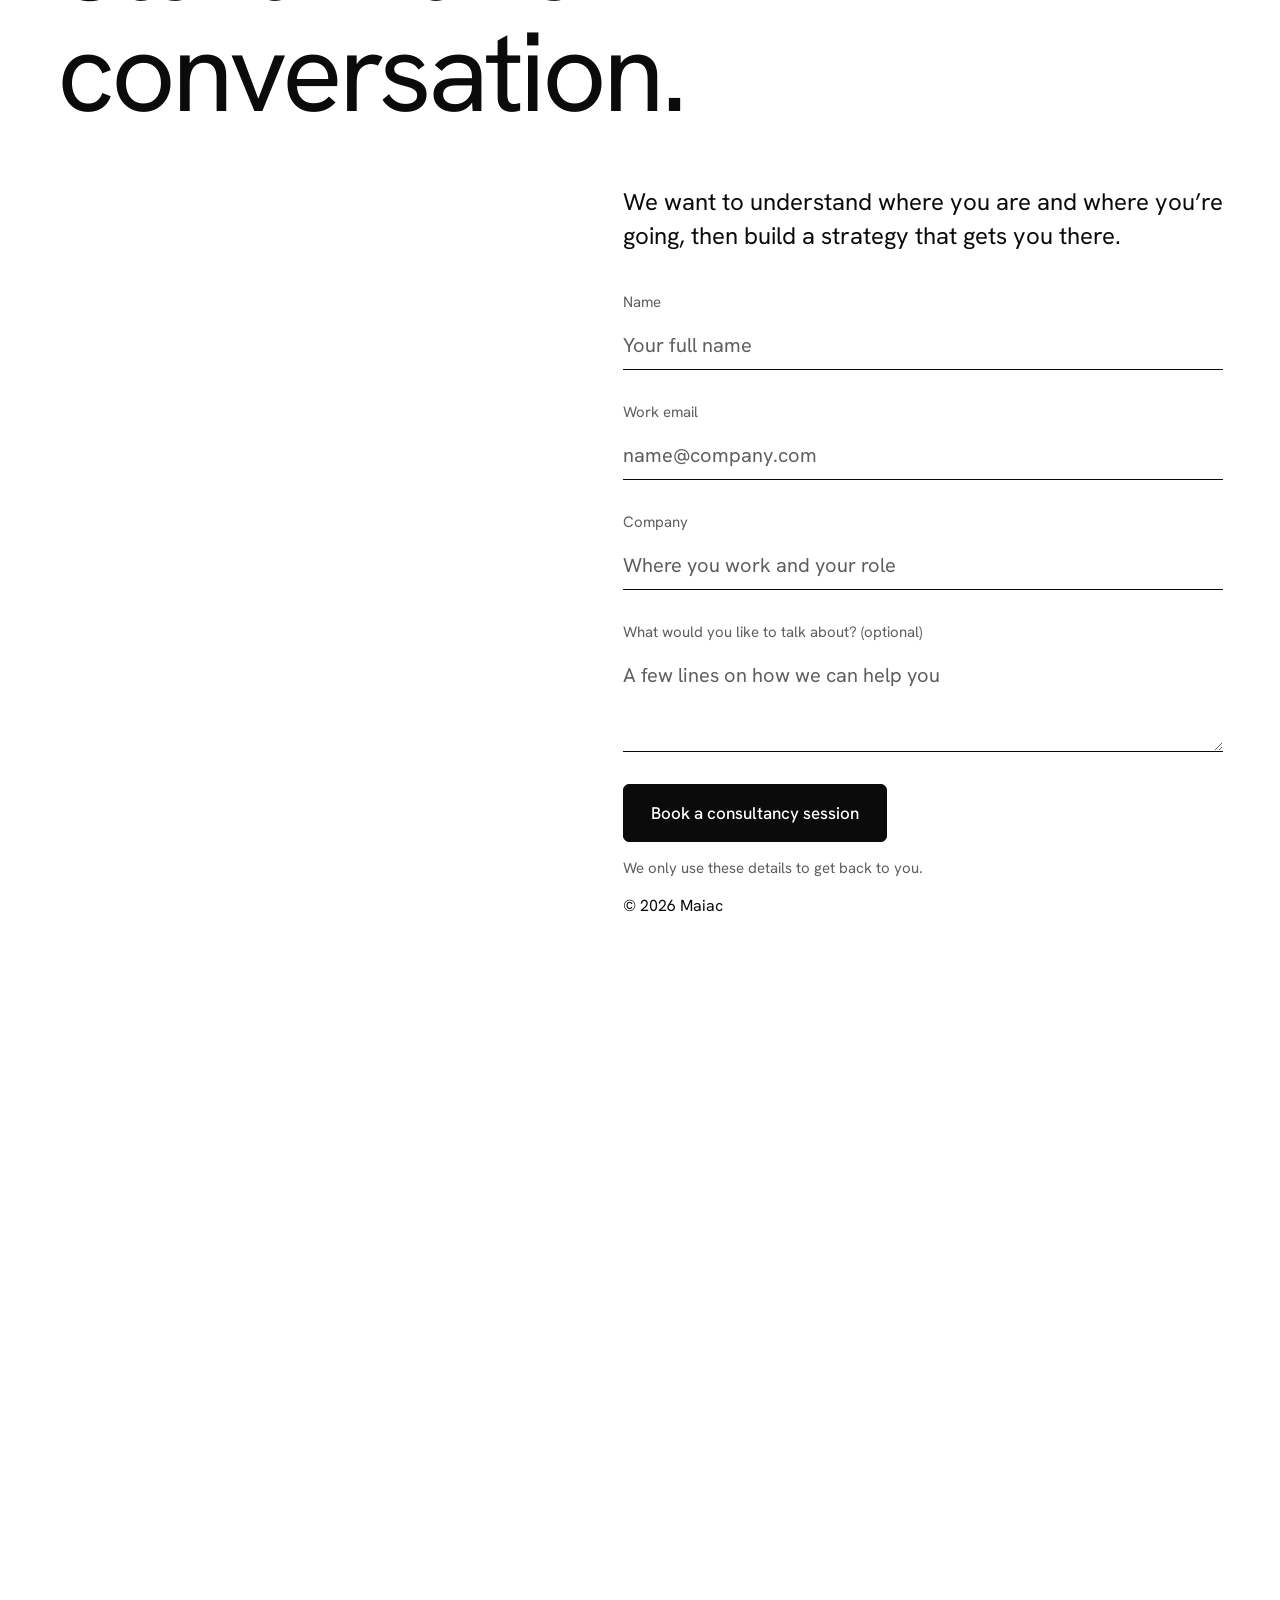
==== commit e27ec6e4: "Align homepage corner radius and restore Figma landscape hero" ====
--- a/index.html
+++ b/index.html
@@ -33,7 +33,7 @@
   <link rel="preload" href="assets/fonts/hanken-grotesk-latin-400-normal.woff2" as="font" type="font/woff2" crossorigin>
   <link rel="preload" href="assets/fonts/hanken-grotesk-latin-500-normal.woff2" as="font" type="font/woff2" crossorigin>
   <link rel="preload" href="assets/img/maiac-logo.svg" as="image" type="image/svg+xml">
-  <link rel="stylesheet" href="assets/css/main.css?v=e9f933818af5">
+  <link rel="stylesheet" href="assets/css/main.css?v=5f779af57a4c">
   <link rel="stylesheet" href="assets/css/home-updates.css?v=a0888f822f90">
   <link rel="icon" href="assets/img/favicon.svg" type="image/svg+xml">
   <link rel="icon" href="assets/img/favicon-32.png" sizes="32x32" type="image/png">
@@ -149,8 +149,8 @@
 
       <div class="hero-image container">
         <picture>
-          <source type="image/webp" srcset="assets/img/waves-1200.webp 1200w, assets/img/waves-2400.webp 2400w" sizes="(min-width: 1440px) 1312px, (min-width: 450px) 91.1vw, calc(100vw - 40px)">
-          <img src="assets/img/waves-1200.jpg" srcset="assets/img/waves-1200.jpg 1200w, assets/img/waves-2400.jpg 2400w" sizes="(min-width: 1440px) 1312px, (min-width: 450px) 91.1vw, calc(100vw - 40px)" alt="" width="2400" height="1200" decoding="async" fetchpriority="high">
+          <source type="image/webp" srcset="assets/img/homepage-landscape-640.webp 640w, assets/img/homepage-landscape-1024.webp 1024w" sizes="(min-width: 1440px) 1312px, (min-width: 450px) 91.1vw, calc(100vw - 40px)">
+          <img src="assets/img/homepage-landscape-640.jpg" srcset="assets/img/homepage-landscape-640.jpg 640w, assets/img/homepage-landscape-1024.jpg 1024w" sizes="(min-width: 1440px) 1312px, (min-width: 450px) 91.1vw, calc(100vw - 40px)" alt="" width="1024" height="512" decoding="async" fetchpriority="high">
         </picture>
       </div>
 
--- a/assets/css/main.css
+++ b/assets/css/main.css
@@ -47,6 +47,8 @@
   --section-pad: clamp(72px, 6vw + 33.6px, 120px);
   --section-pad-l: clamp(88px, 7vw + 43.2px, 144px);
   --aside: 600px;
+  --radius-media: 10px;
+  --radius-control: 6px;
 
   /* motion */
   --ease-out: cubic-bezier(0.22, 0.61, 0.36, 1);
@@ -190,7 +192,7 @@
 .btn {
   display: inline-flex; align-items: center; justify-content: center;
   min-height: 58px; padding: 17px 27px;
-  border: 1px solid var(--ink); border-radius: 0;
+  border: 1px solid var(--ink); border-radius: var(--radius-control);
   font-size: 17px; font-weight: 500; line-height: 1.3; text-align: left;
   cursor: pointer;
   transition: background-color var(--dur) var(--ease-out), color var(--dur) var(--ease-out);
@@ -216,7 +218,7 @@
 
 .menu-toggle {
   display: none;
-  background: none; border: 1px solid var(--ink); padding: 8px 14px; min-height: 40px;
+  background: none; border: 1px solid var(--ink); border-radius: var(--radius-control); padding: 8px 14px; min-height: 40px;
   min-inline-size: calc(5ch + 30px); justify-content: center;
   font-size: 15px; font-weight: 500; cursor: pointer;
   -webkit-tap-highlight-color: transparent;
@@ -314,7 +316,7 @@
 .hero__title { max-width: 1260px; }
 .hero__aside { display: grid; gap: 40px; justify-items: start; }
 .hero-image { padding-bottom: var(--section-pad); }
-.hero-image img { width: 100%; aspect-ratio: 2 / 1; object-fit: cover; }
+.hero-image img { width: 100%; aspect-ratio: 2 / 1; object-fit: cover; border-radius: var(--radius-media); }
 
 /* Point of view */
 .shift .container { display: grid; gap: clamp(40px, 5vw, 72px); }
@@ -327,7 +329,7 @@
   .work-card--feature { grid-column: 1 / -1; }
 }
 .work-card { display: grid; gap: 20px; align-content: start; }
-.work-card__media { position: relative; overflow: clip; background: var(--ink); aspect-ratio: 4 / 3; }
+.work-card__media { position: relative; overflow: clip; background: var(--ink); aspect-ratio: 4 / 3; border-radius: var(--radius-media); }
 .work-card--feature .work-card__media { aspect-ratio: 1312 / 640; }
 .work-card__media picture:first-child, .work-card__img { width: 100%; height: 100%; }
 .work-card__img {
@@ -419,6 +421,7 @@
     min(var(--gutter), max(0px, calc(100vw - var(--team-card-size) - var(--gutter))));
 }
 .member { flex: none; inline-size: var(--team-card-size); scroll-snap-align: start; }
+.member > picture { border-radius: var(--radius-media); overflow: clip; }
 .member__photo { width: 100%; aspect-ratio: 3 / 4; object-fit: cover; background: #eee; pointer-events: none; }
 .member__portrait--valentin { overflow: clip; }
 .member__portrait--valentin .member__photo { transform: scale(1.2); transform-origin: 50% 87%; }
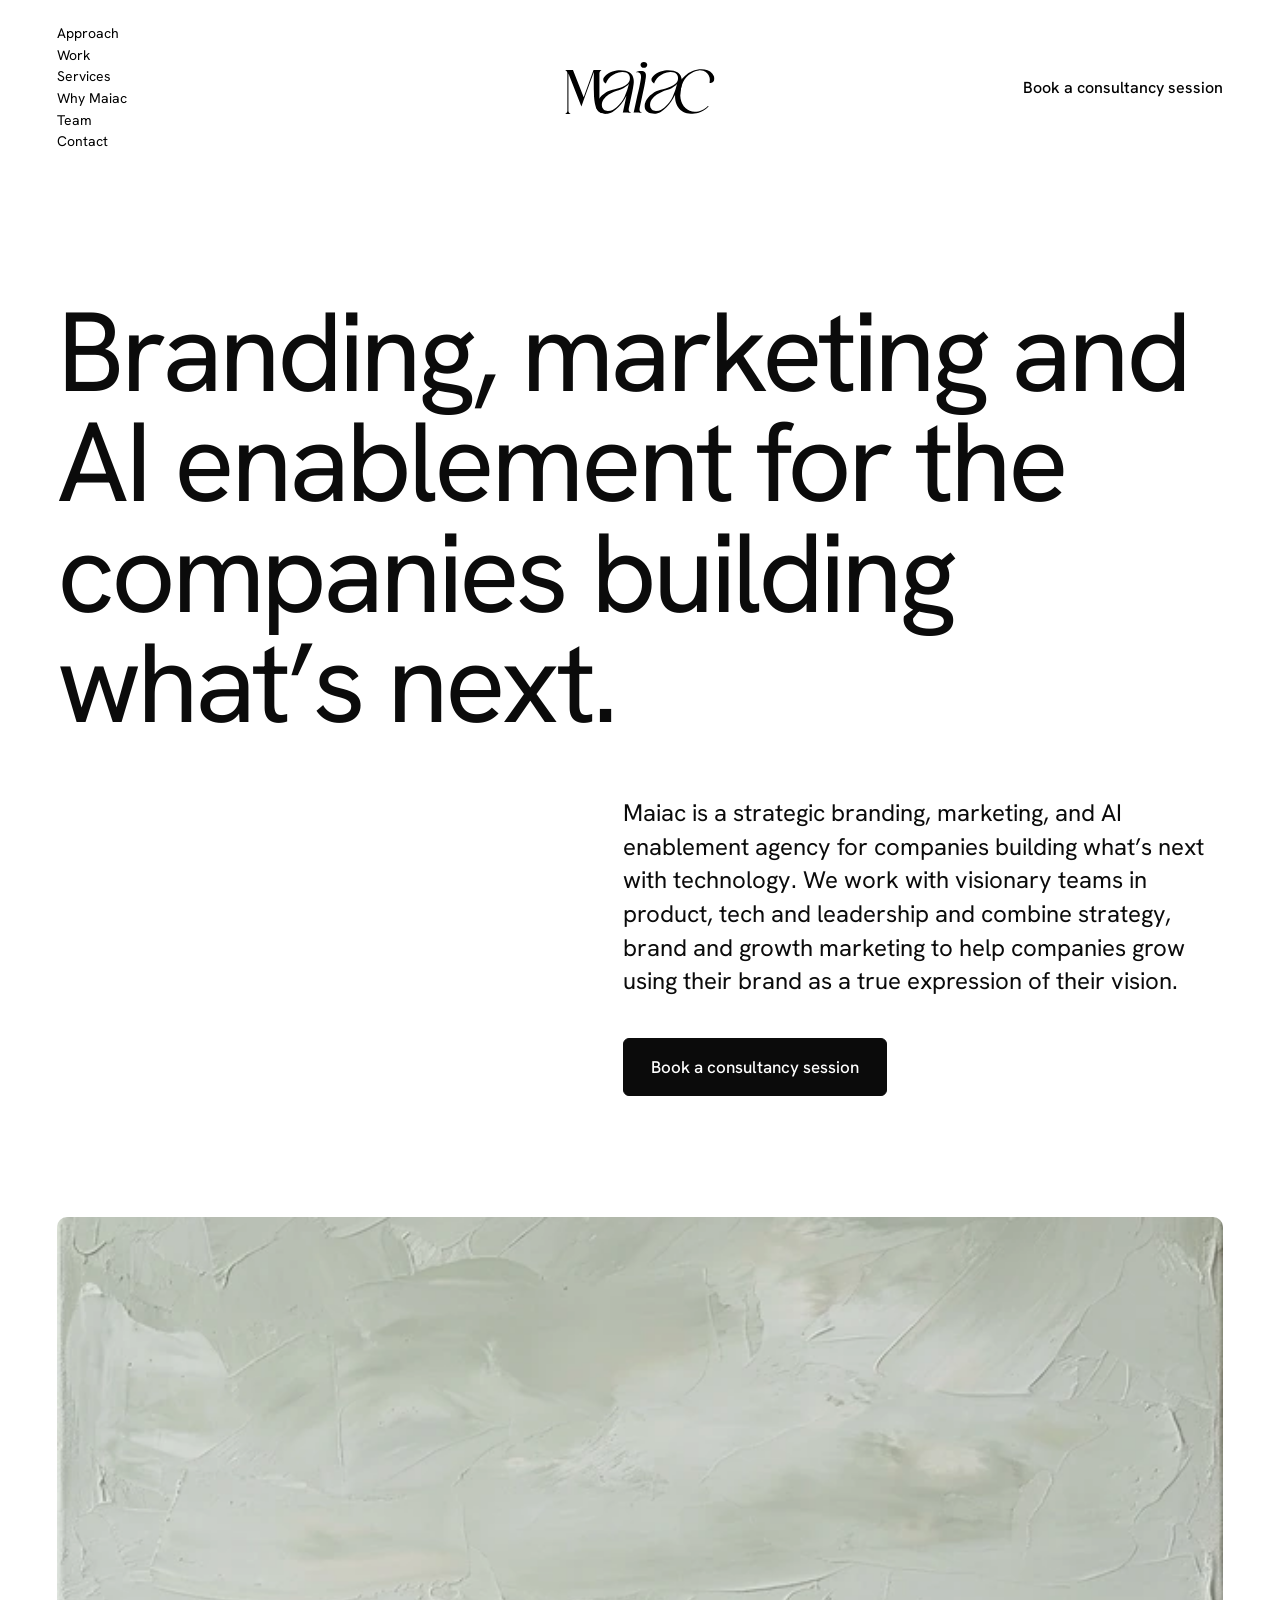
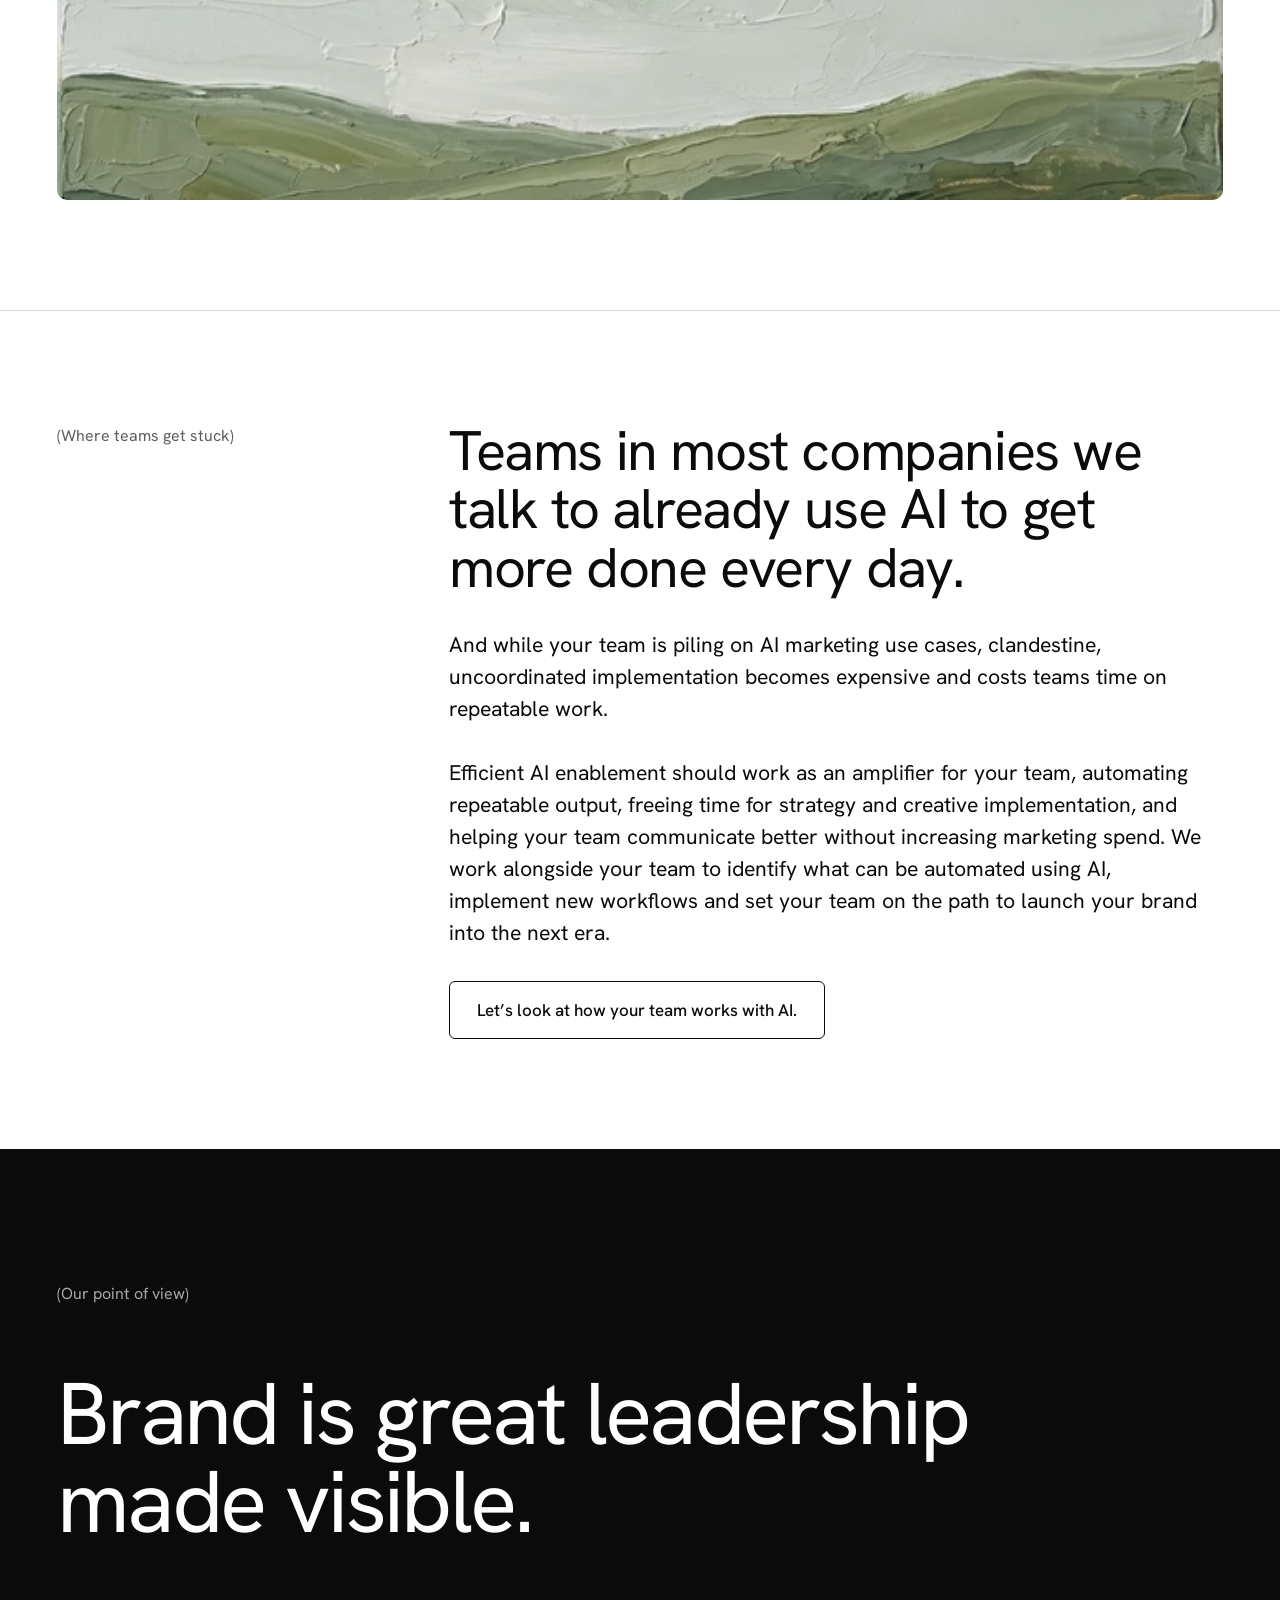
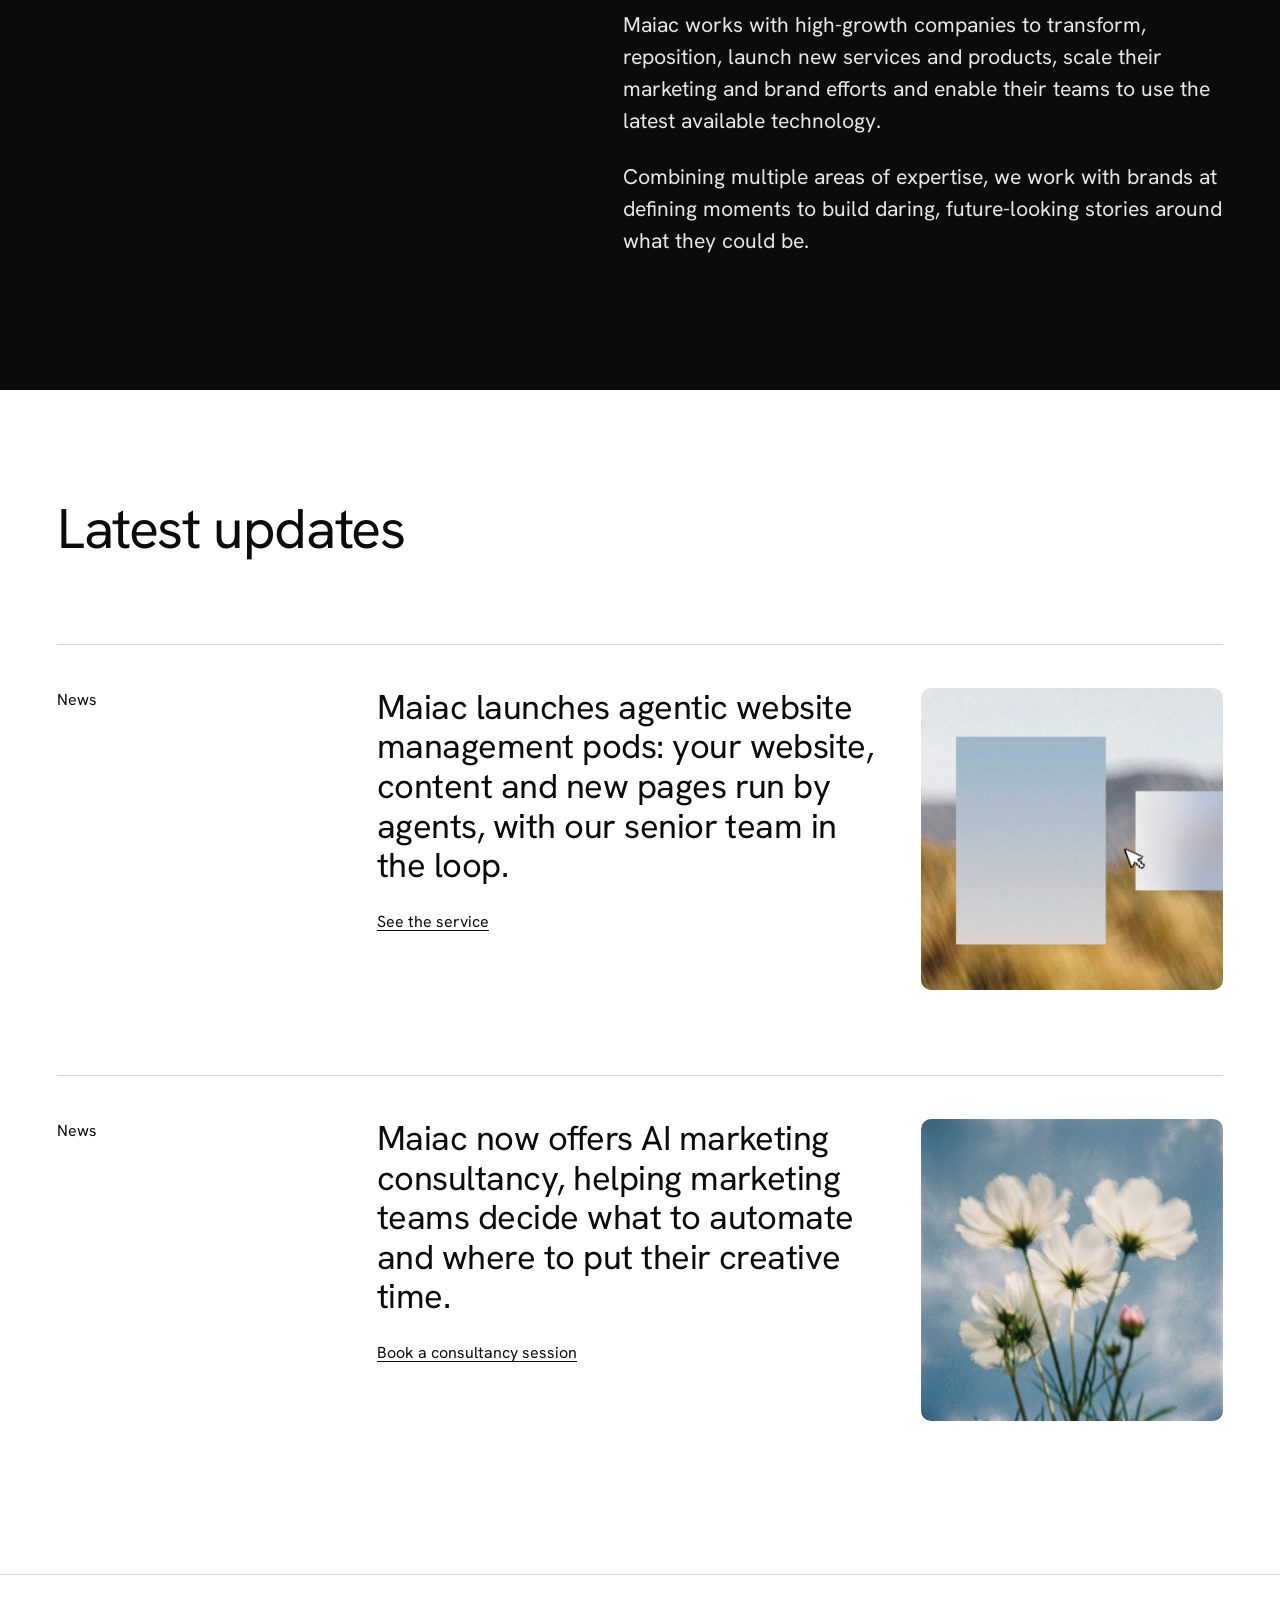
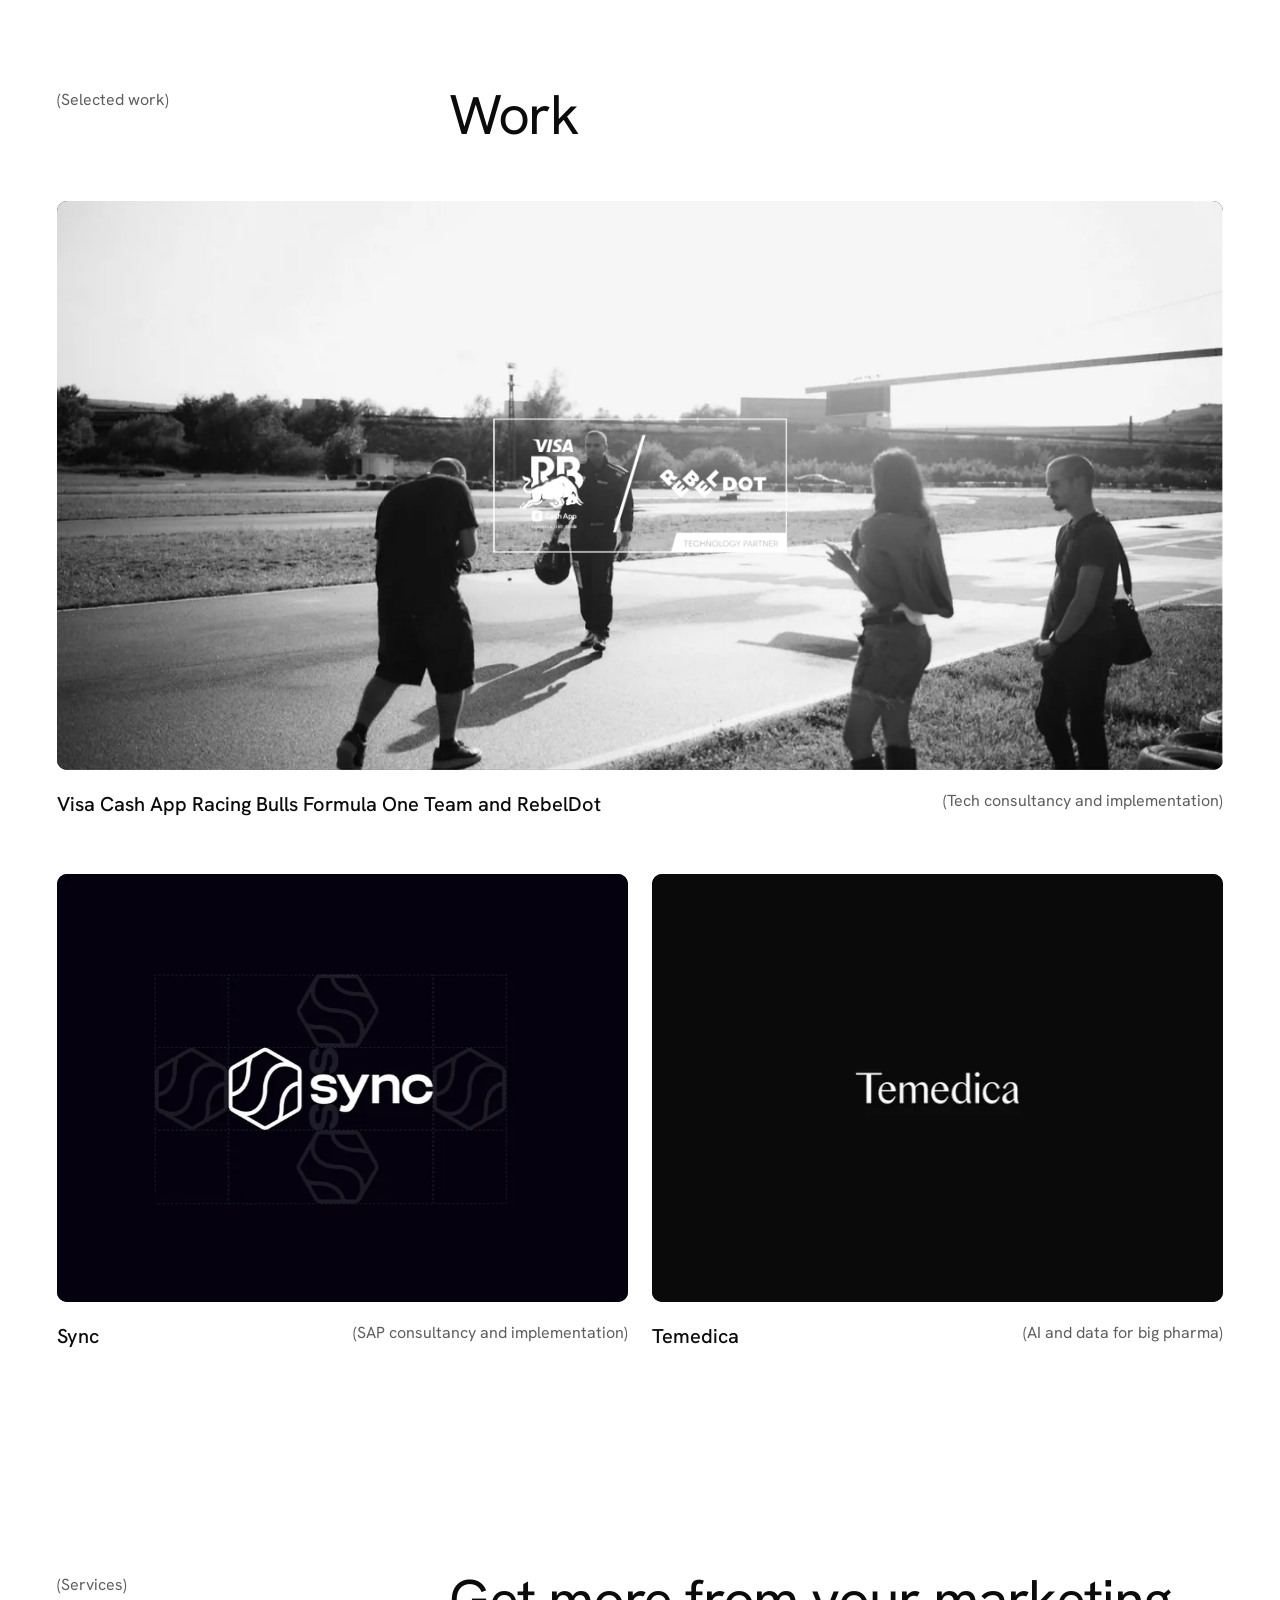
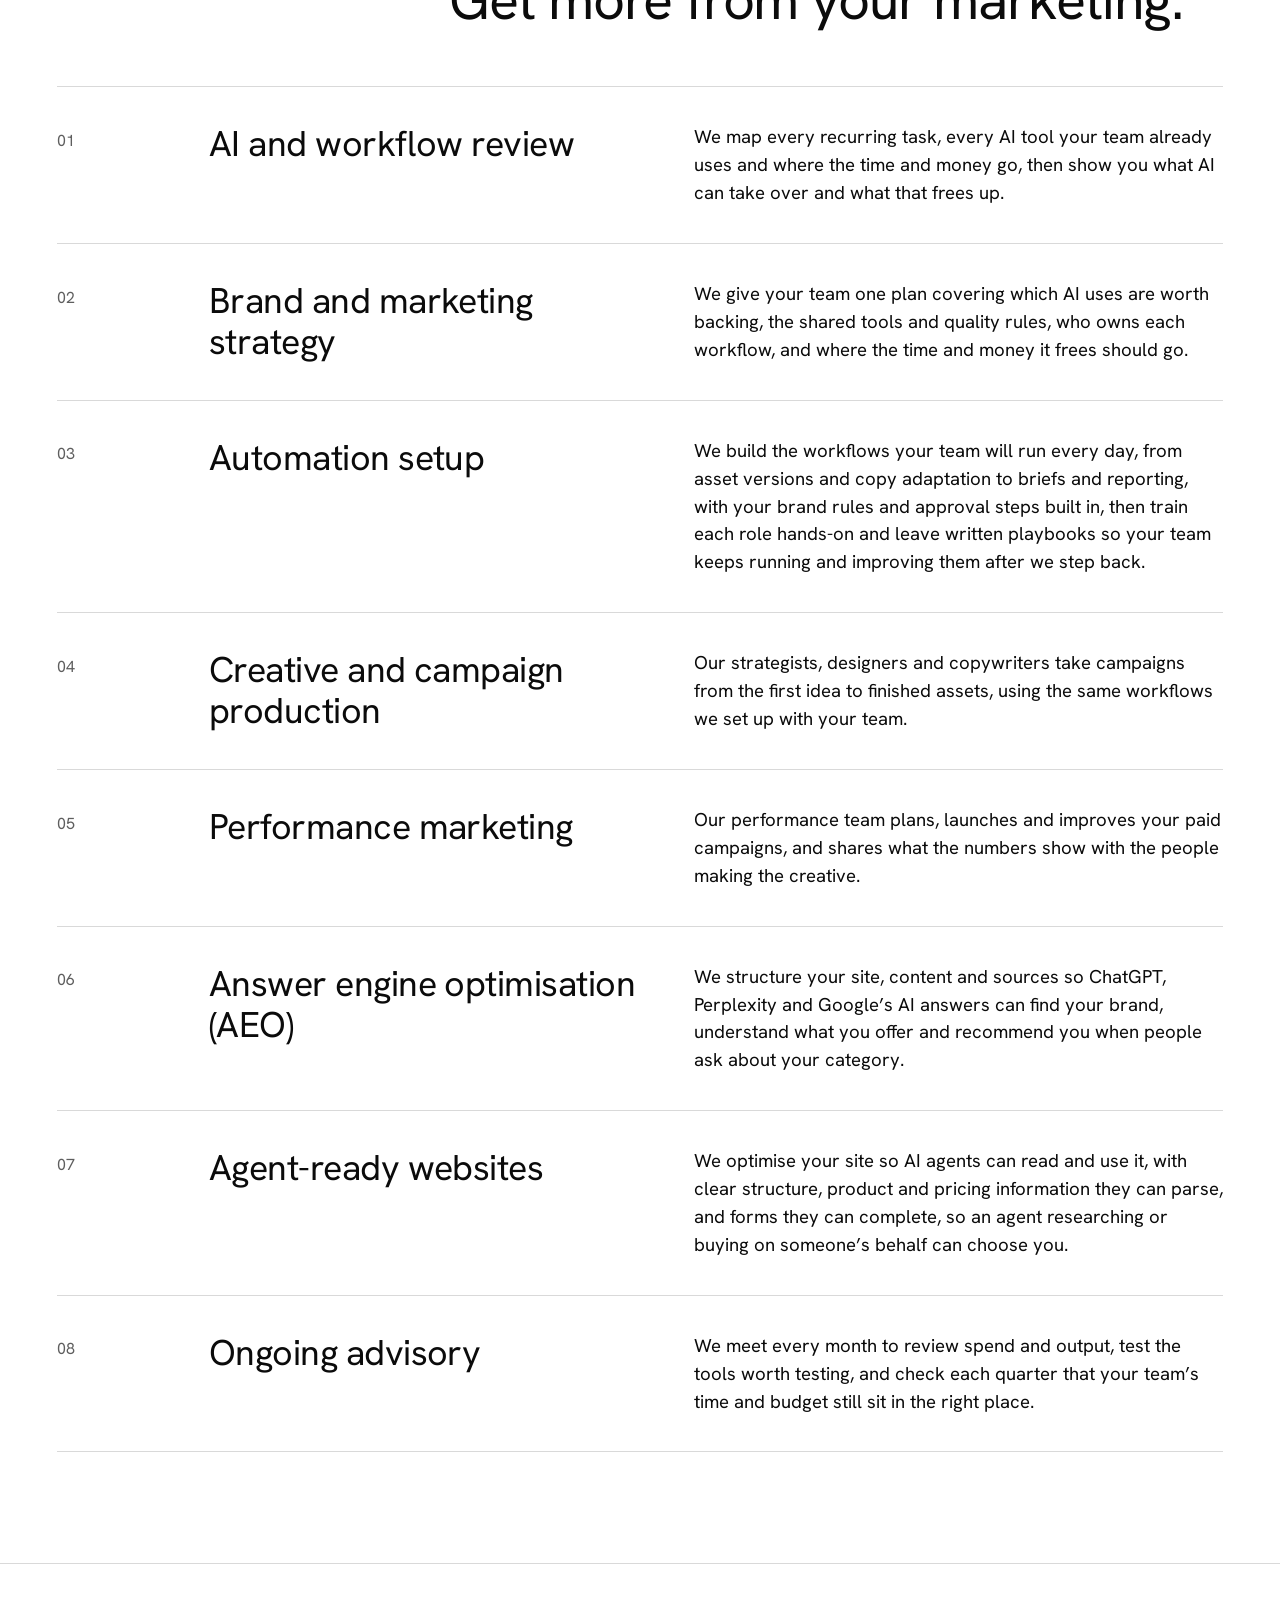
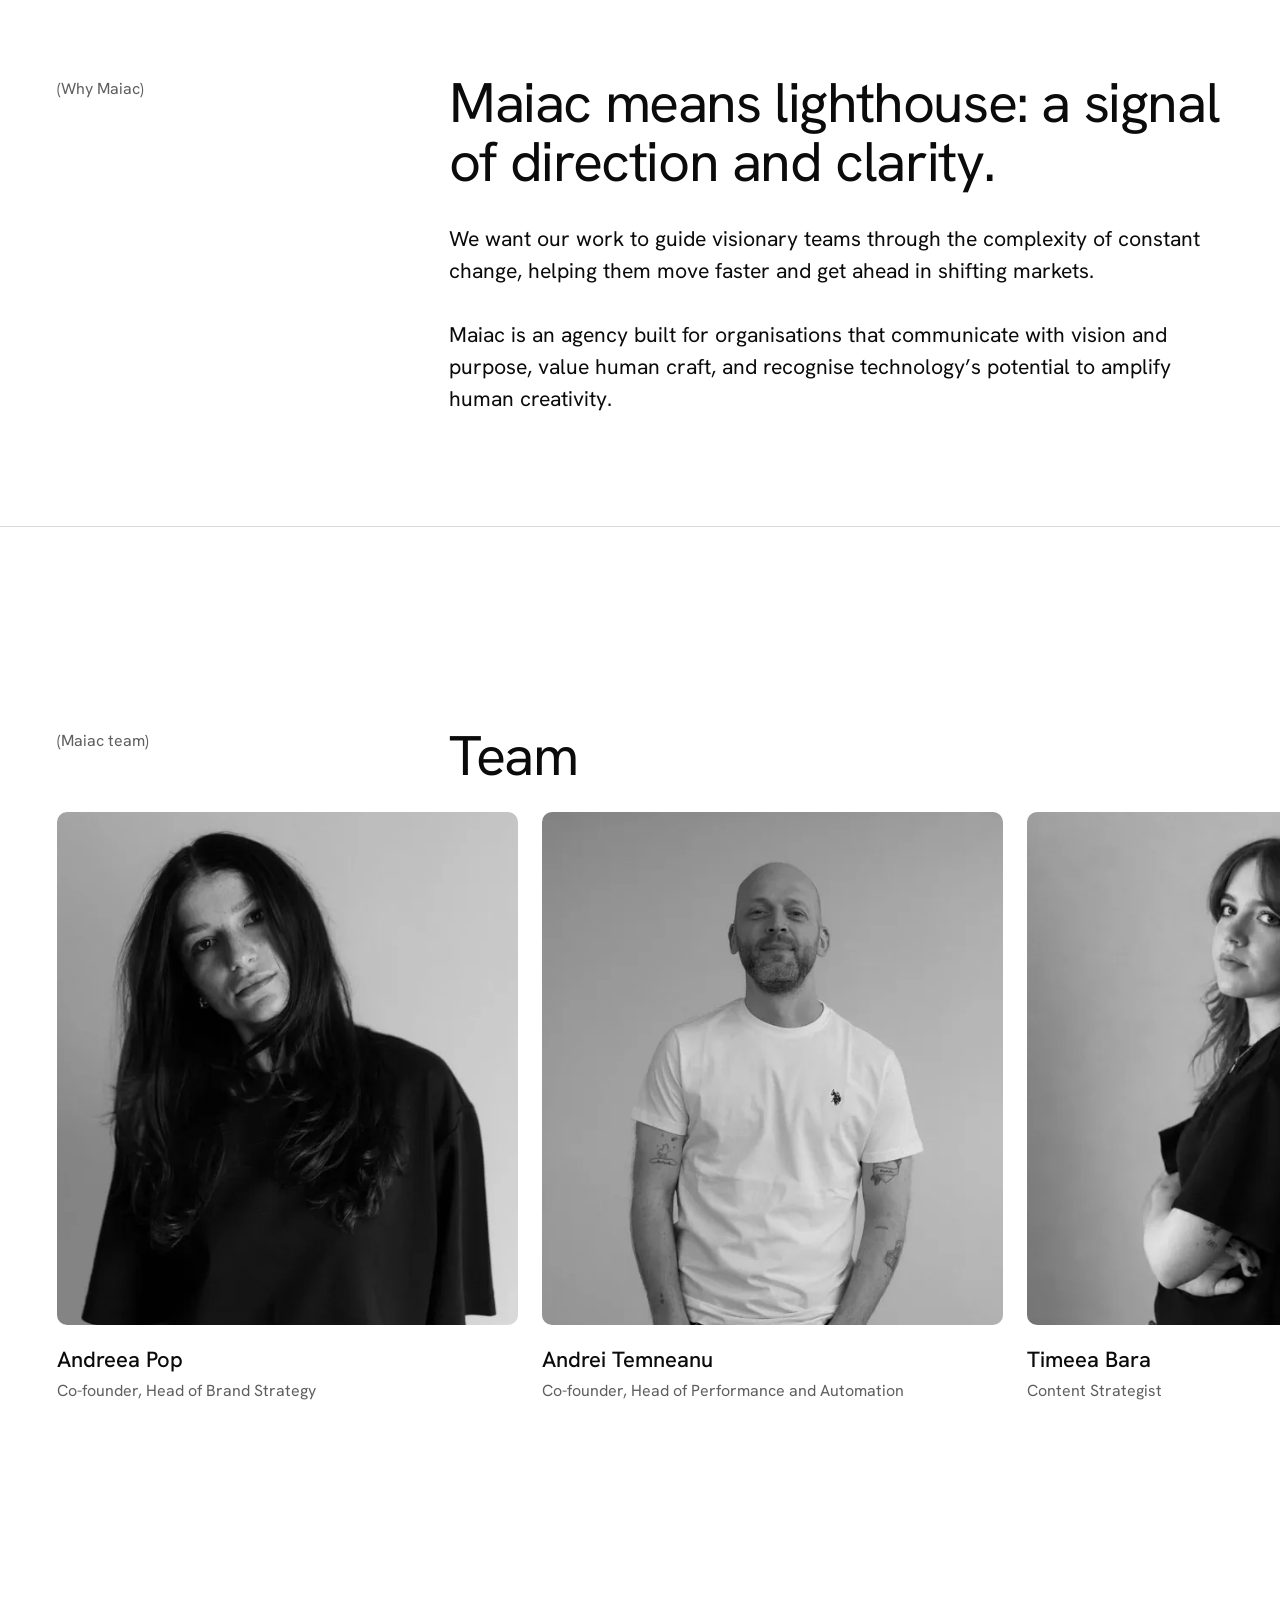
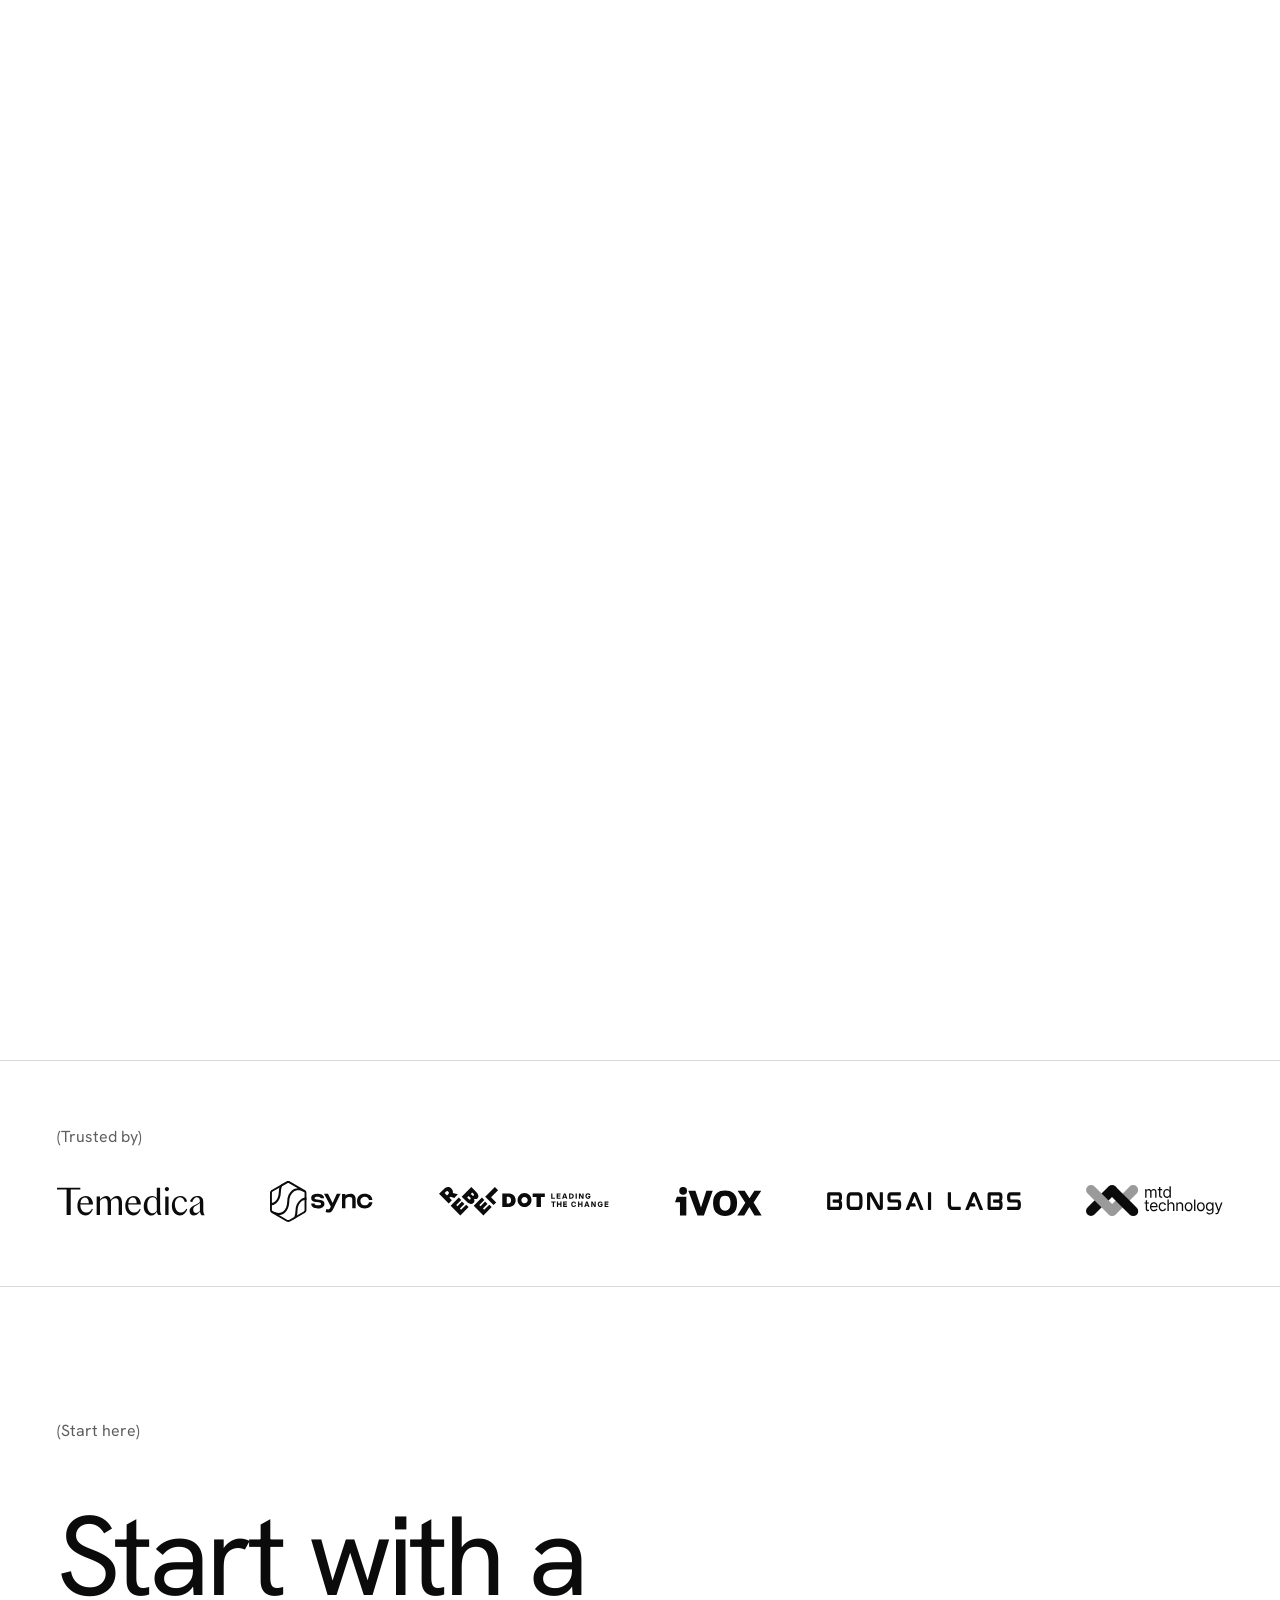
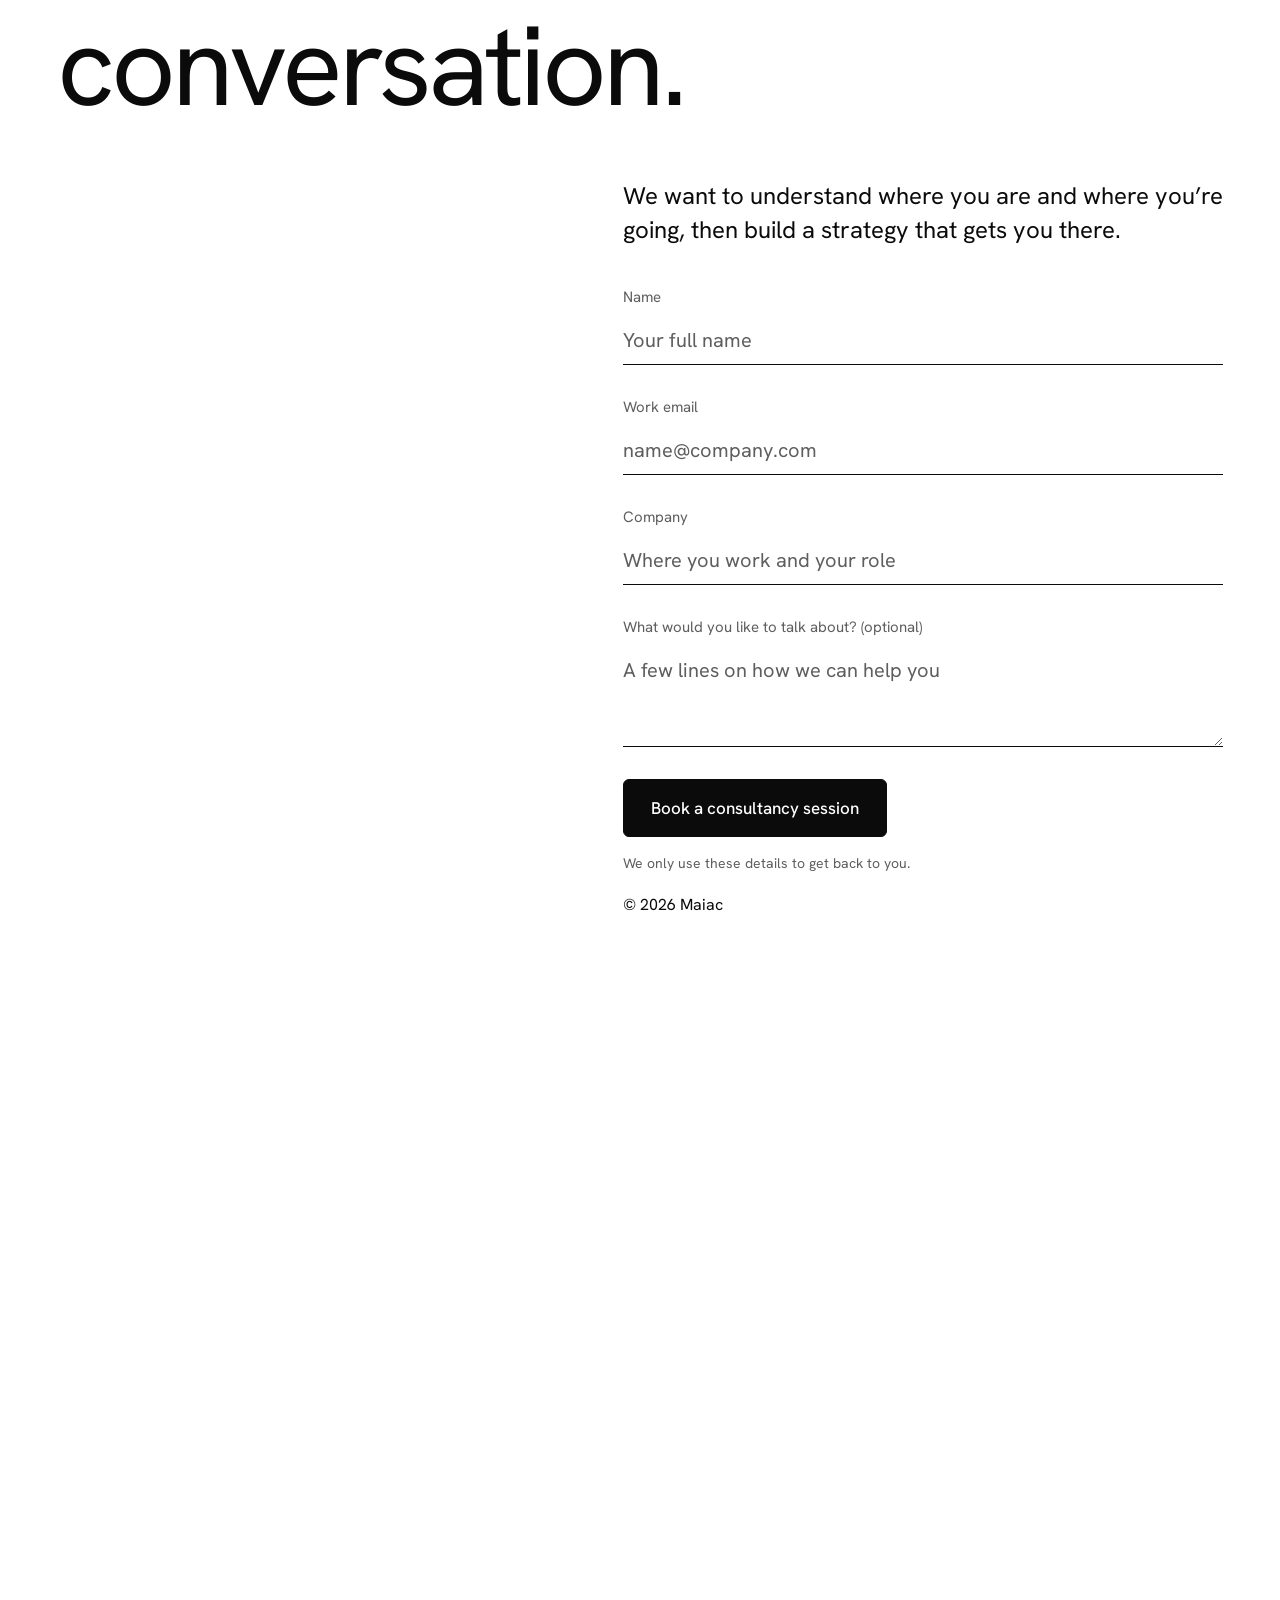
==== commit 77646f7f: "Align shared landing and agentic page design conventions" ====
--- a/index.html
+++ b/index.html
@@ -35,11 +35,12 @@
   <link rel="preload" href="assets/img/maiac-logo.svg" as="image" type="image/svg+xml">
   <link rel="stylesheet" href="assets/css/main.css?v=5f779af57a4c">
   <link rel="stylesheet" href="assets/css/home-updates.css?v=a0888f822f90">
+  <link rel="stylesheet" href="assets/css/shared-primitives.css?v=027ba8cf86b4">
   <link rel="icon" href="assets/img/favicon.svg" type="image/svg+xml">
   <link rel="icon" href="assets/img/favicon-32.png" sizes="32x32" type="image/png">
   <link rel="apple-touch-icon" href="assets/img/apple-touch-icon.png" sizes="180x180">
   <script src="assets/js/main.js?v=78e90d283152" defer onerror="document.documentElement.classList.remove('js')"></script>
-  <script src="assets/js/contact.js?v=42da1c44f830" defer></script>
+  <script src="assets/js/contact.js?v=330ac5587a06" defer></script>
   <script src="assets/js/work-cursor.js?v=56fadc089407" defer></script>
 </head>
 <body>
@@ -439,11 +440,11 @@
               <div class="hp" aria-hidden="true"><label for="f-website">Website</label><input id="f-website" name="_honey" type="text" tabindex="-1" autocomplete="off"></div>
               <div class="form__submit">
                 <button class="btn btn--primary" type="submit">Book a consultancy session</button>
+                <p class="form__status" data-form-status role="status" aria-live="polite"></p>
                 <p class="form__note">We only use these details to get back to you.</p>
                 <!-- Launch: link the data-use note when the real policy URL is supplied. -->
                 <noscript><p class="form__note">You can also email <a href="mailto:andreea@maiac.agency">andreea@maiac.agency</a>.</p></noscript>
                 <p class="form__copyright">&copy; <span data-year>2026</span> Maiac</p>
-                <p class="form__status" data-form-status role="status" aria-live="polite"></p>
               </div>
             </form>
           </div>
--- a/assets/css/shared-primitives.css
+++ b/assets/css/shared-primitives.css
@@ -0,0 +1,107 @@
+/* Shared interaction primitives. Keep page-specific composition in each page sheet. */
+:root {
+  --header-reserve: 11rem;
+  --header-h: var(--header-reserve);
+  /* Service's established feedback scale is an explicit exception to the body token. */
+  --form-status-size: clamp(1.0625rem, .95rem + .4722vw, 1.375rem);
+}
+
+:focus-visible { outline-offset: 3px; }
+
+/* The accepted editorial header shell: capped, fixed and self-inverting. */
+.site-header {
+  position: fixed;
+  inset-block-start: 0;
+  inset-inline: 0;
+  z-index: 50;
+  display: grid;
+  grid-template-columns: 1fr auto 1fr;
+  align-items: center;
+  min-block-size: var(--header-reserve);
+  max-inline-size: calc(1312px + 2 * var(--gutter));
+  margin-inline: auto;
+  padding-block: 24px;
+  padding-inline: var(--gutter);
+  color: #fff;
+  background: transparent;
+  mix-blend-mode: difference;
+  pointer-events: none;
+}
+.site-header a, .site-header button { pointer-events: auto; }
+.site-header :focus-visible { outline-color: currentColor; }
+.site-header__logo img { filter: brightness(0) invert(1); }
+.site-header .menu-toggle { border-color: currentColor; }
+.site-header .menu-toggle:active { background: #fff; color: var(--ink); }
+
+/* Service control proportions are the shared Menu/Close rule. */
+.menu-toggle {
+  min-inline-size: 0;
+  padding-block: 9px;
+  padding-inline: 14px;
+  font-size: 14px;
+  font-weight: 400;
+  line-height: 20px;
+}
+.menu-toggle:focus { outline: 2px solid transparent; }
+.menu-toggle:focus-visible {
+  text-decoration: underline;
+  text-decoration-thickness: 2px;
+  text-underline-offset: .2em;
+}
+
+/* Homepage CTA system, including finite loading, press and reduced-motion behavior. */
+.btn { border-color: var(--ink); }
+.btn--secondary { background: var(--paper); color: var(--ink); }
+.btn--primary:active { background: var(--paper); color: var(--ink); }
+.btn--secondary:active { background: var(--ink); color: var(--paper); }
+.btn[disabled] { cursor: progress; opacity: .5; }
+@media (hover: hover) and (pointer: fine) {
+  .btn--primary:hover { background: var(--paper); color: var(--ink); }
+  .btn--secondary:hover { background: var(--ink); color: var(--paper); }
+}
+@media (prefers-reduced-motion: no-preference) {
+  .btn { transition: background-color 320ms var(--ease-out), color 320ms var(--ease-out); }
+}
+@media (prefers-reduced-motion: reduce) { .btn { transition: none; } }
+
+/* Underline fields retain a visible forced-colors fallback. */
+.field__input:focus {
+  outline: 2px solid transparent;
+  outline-offset: 3px;
+  border-block-end-width: 2px;
+  padding-block-end: 9px;
+}
+@media (forced-colors: active) {
+  .field__input:focus-visible, .menu-toggle:focus-visible { outline-color: Highlight; }
+}
+
+/* The service feedback rhythm is deliberate: near the action, before privacy text. */
+.form__status { font-size: var(--form-status-size); line-height: 1.5; }
+.form__status:empty { position: absolute; }
+.form__submit:has(.form__status:not(:empty)) { row-gap: 0; }
+.form__submit .form__status:not(:empty) { margin-block-end: 24px; }
+.form__submit .form__copyright { margin-block-start: 4px; }
+.form__submit:has(.form__status:not(:empty)) .form__copyright { margin-block-start: 20px; }
+.form__note { font-size: 14px; line-height: 1.5; }
+
+@media (max-width: 899px) {
+  :root { --logo-size: 120px; --header-reserve: calc(40px + var(--logo-size) * 30 / 87); }
+  .contact .container { gap: 32px; }
+  .contact { row-gap: 32px; }
+  .site-header { grid-template-columns: auto 1fr; padding-block: 20px; }
+  .js .site-header__nav, .site-header__actions .text-link { display: none; }
+  .site-header__logo { justify-self: start; }
+  .js .site-header .menu-toggle { display: inline-flex; align-items: center; }
+}
+
+html:not(.js) .site-header {
+  position: relative;
+  color: var(--ink);
+  background: var(--paper);
+  mix-blend-mode: normal;
+}
+html:not(.js) .site-header__logo img { filter: none; }
+@media (max-width: 899px) {
+  html:not(.js) .site-header__nav { grid-column: 1 / -1; grid-row: 2; margin-block-start: 24px; }
+  html:not(.js) .site-header__list { display: flex; flex-wrap: wrap; gap: 12px 24px; font-size: 16px; }
+}
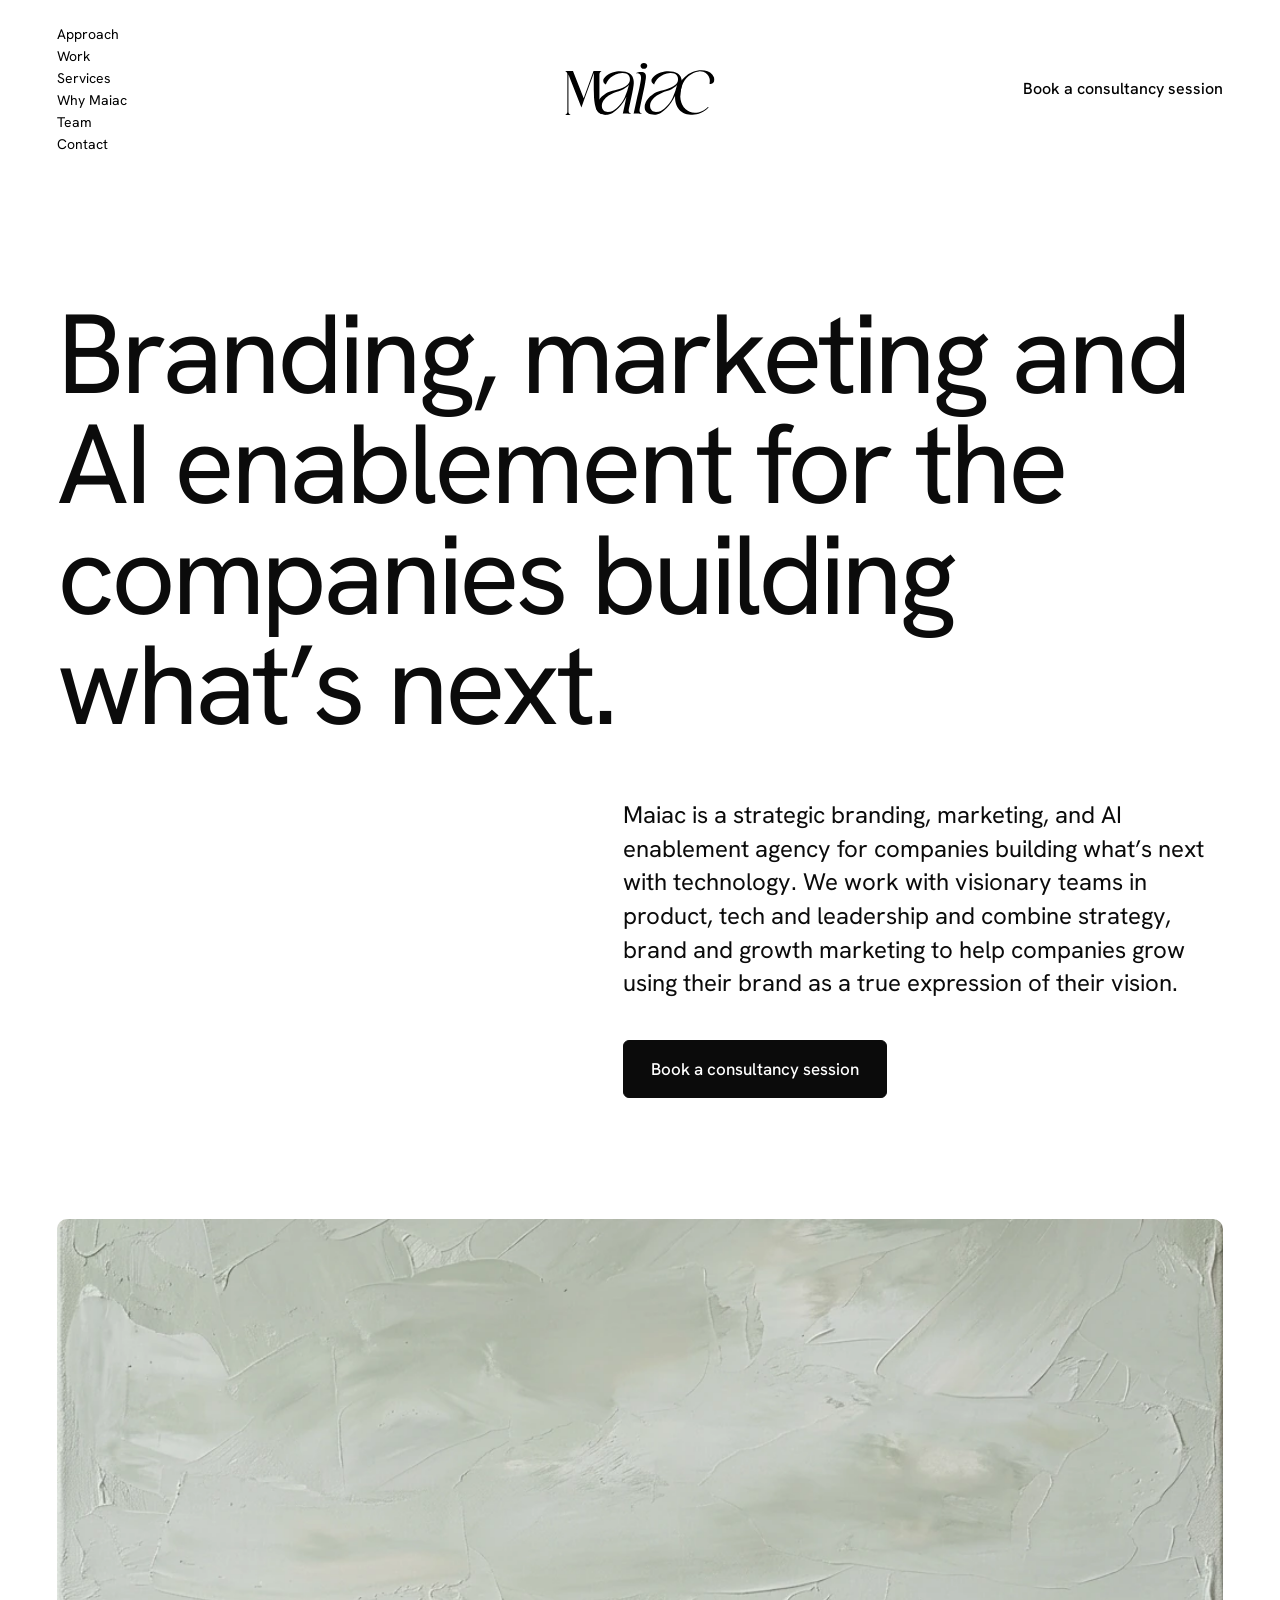
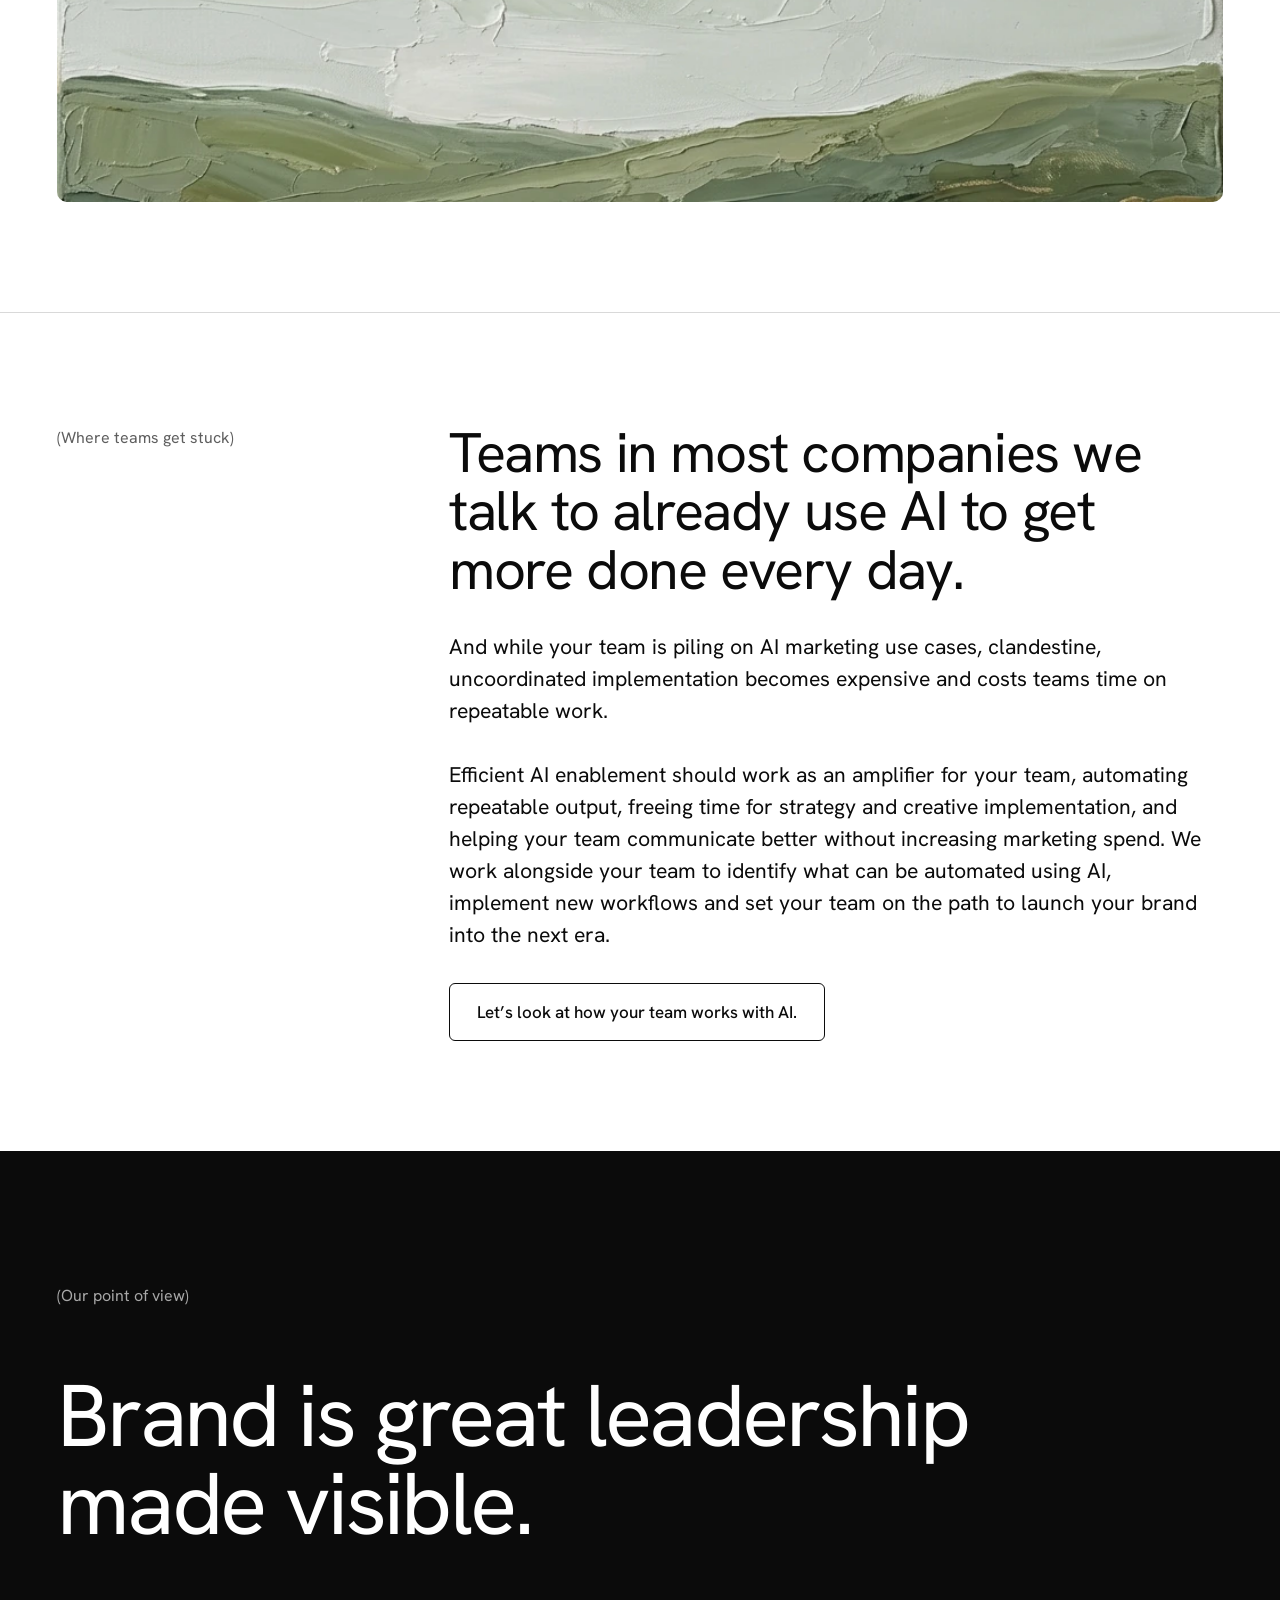
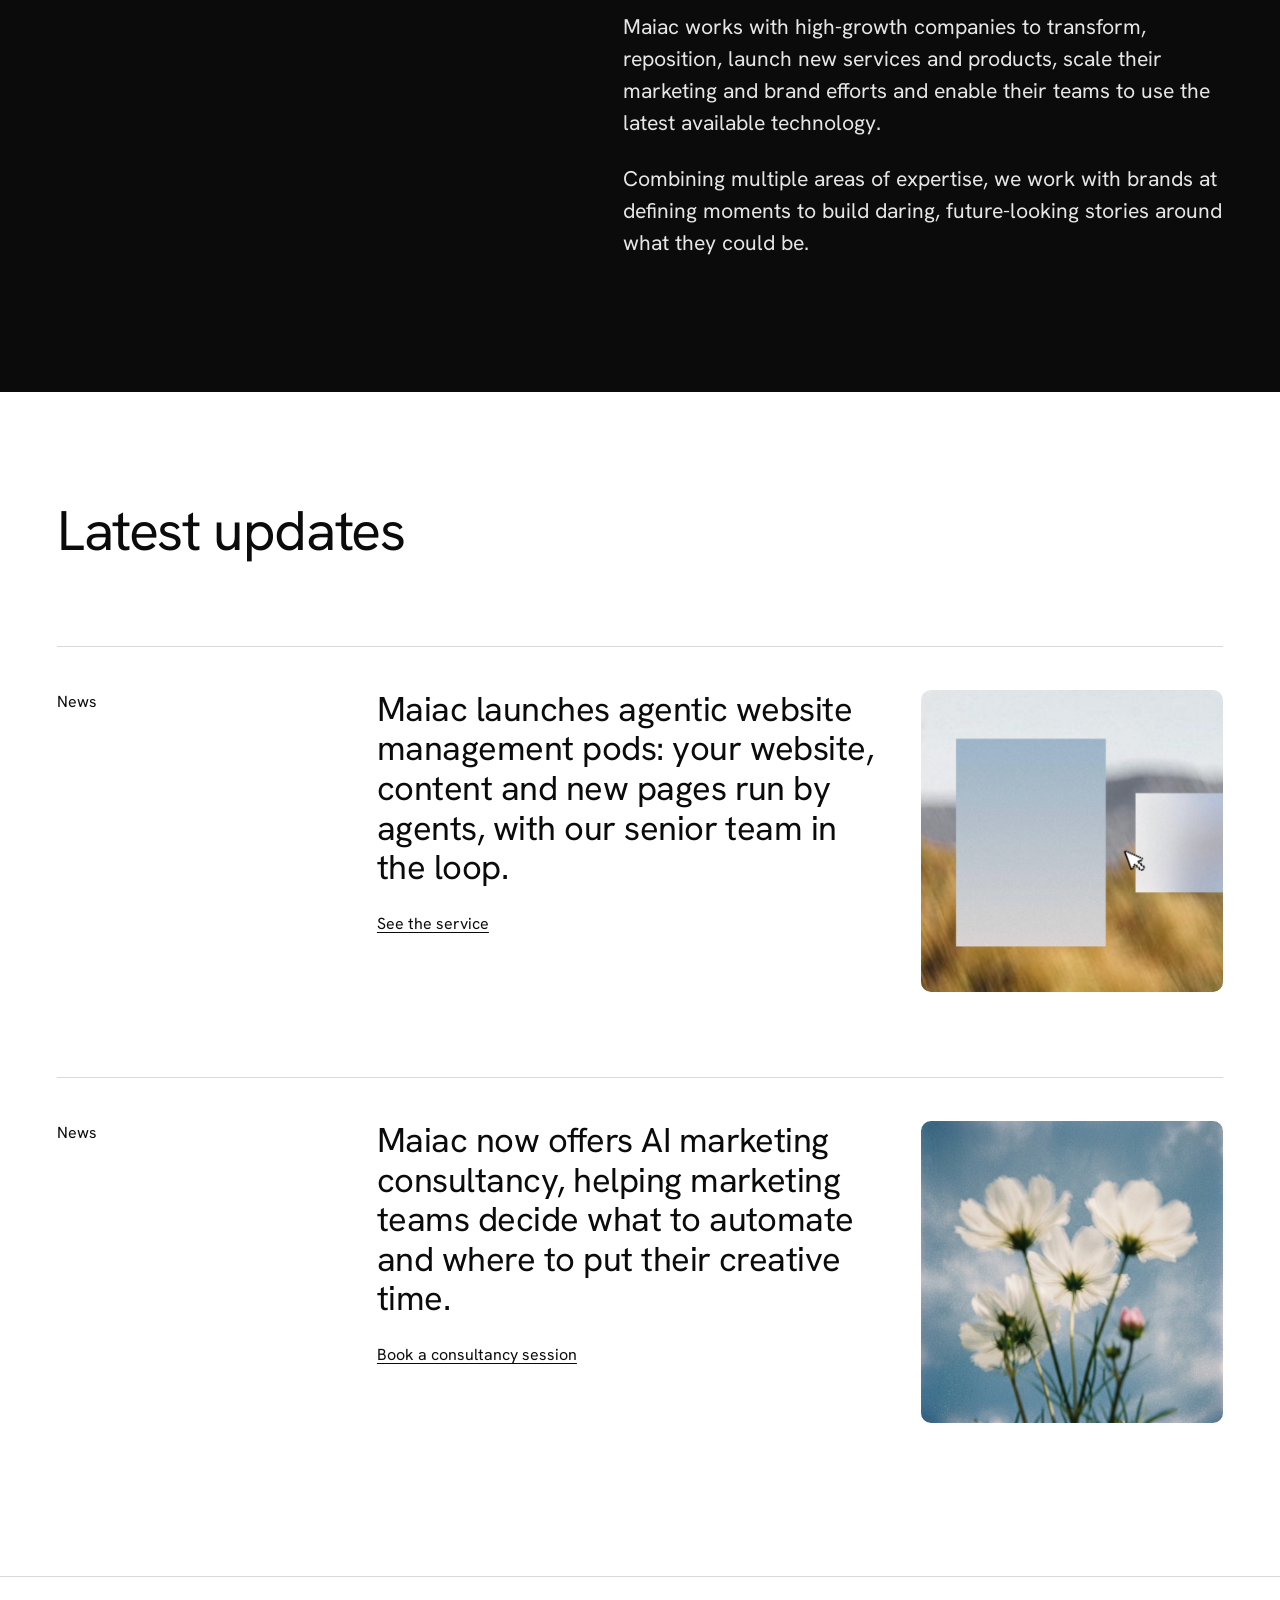
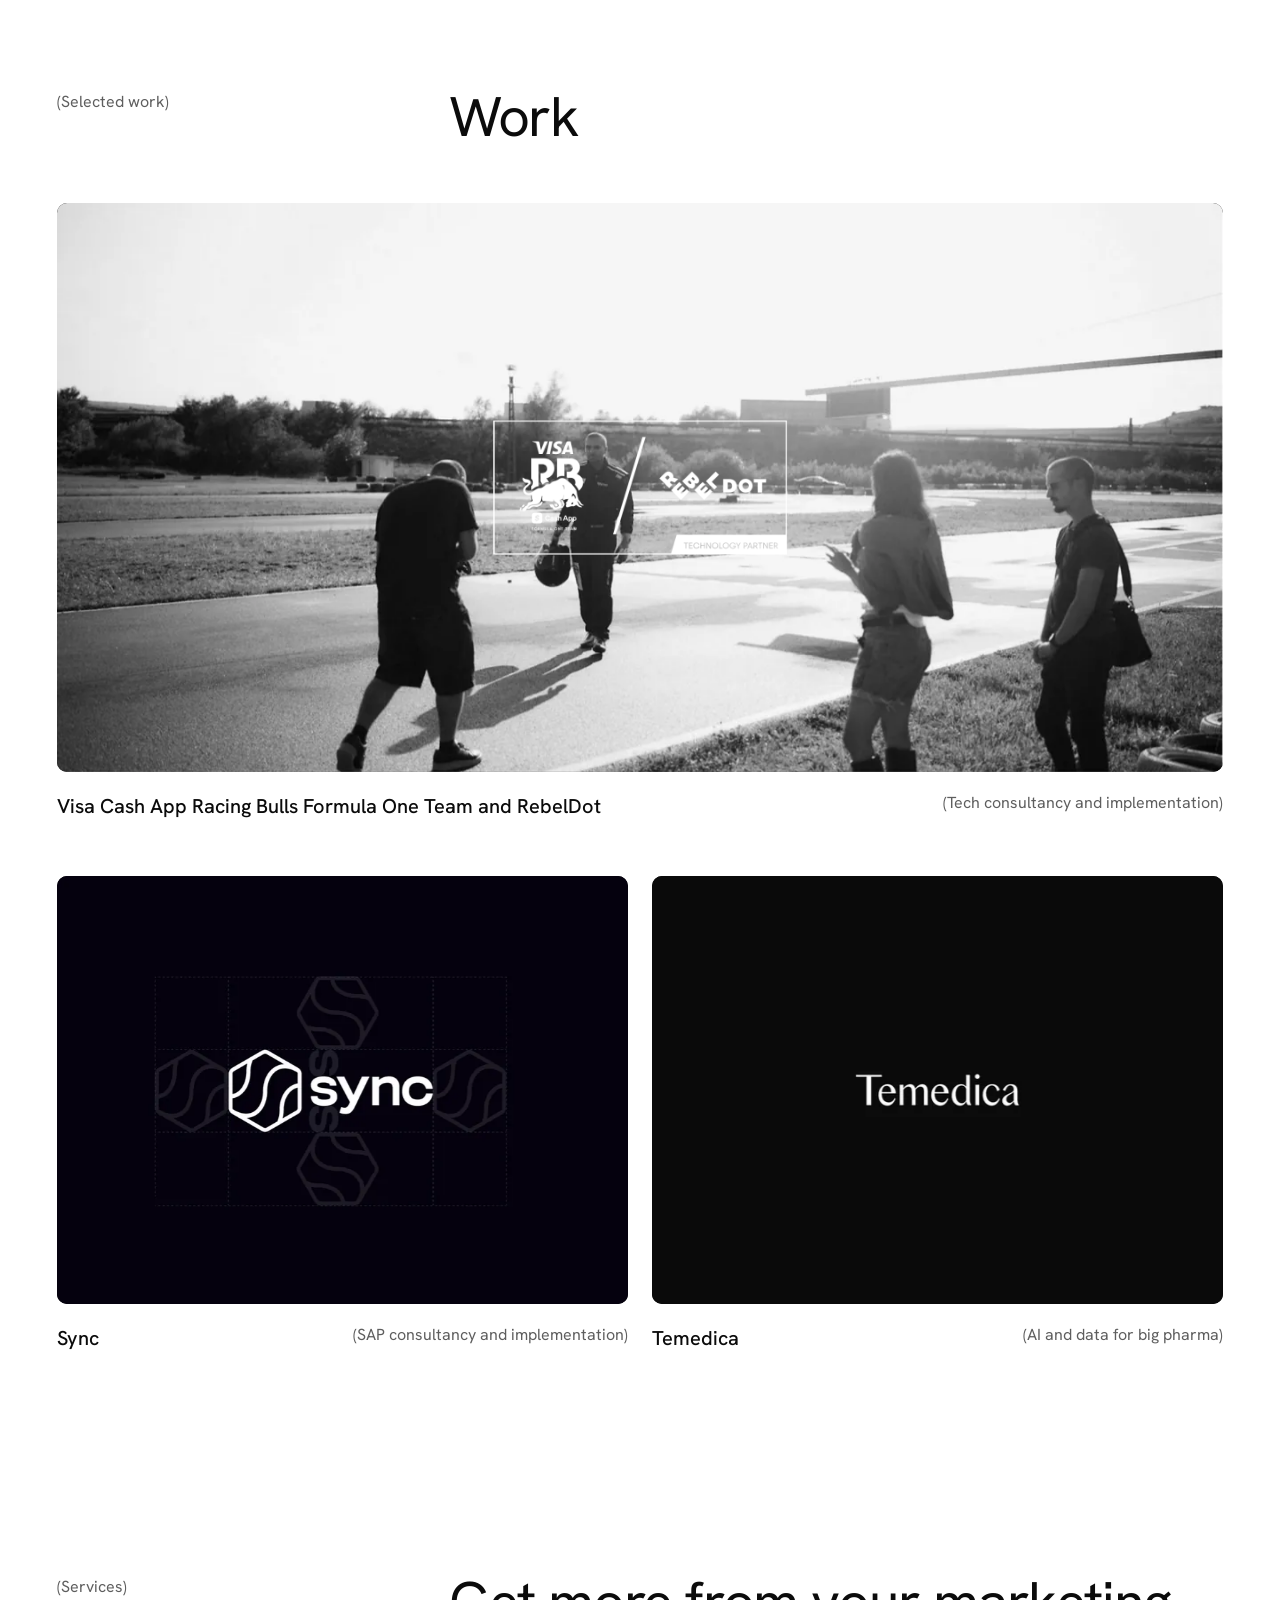
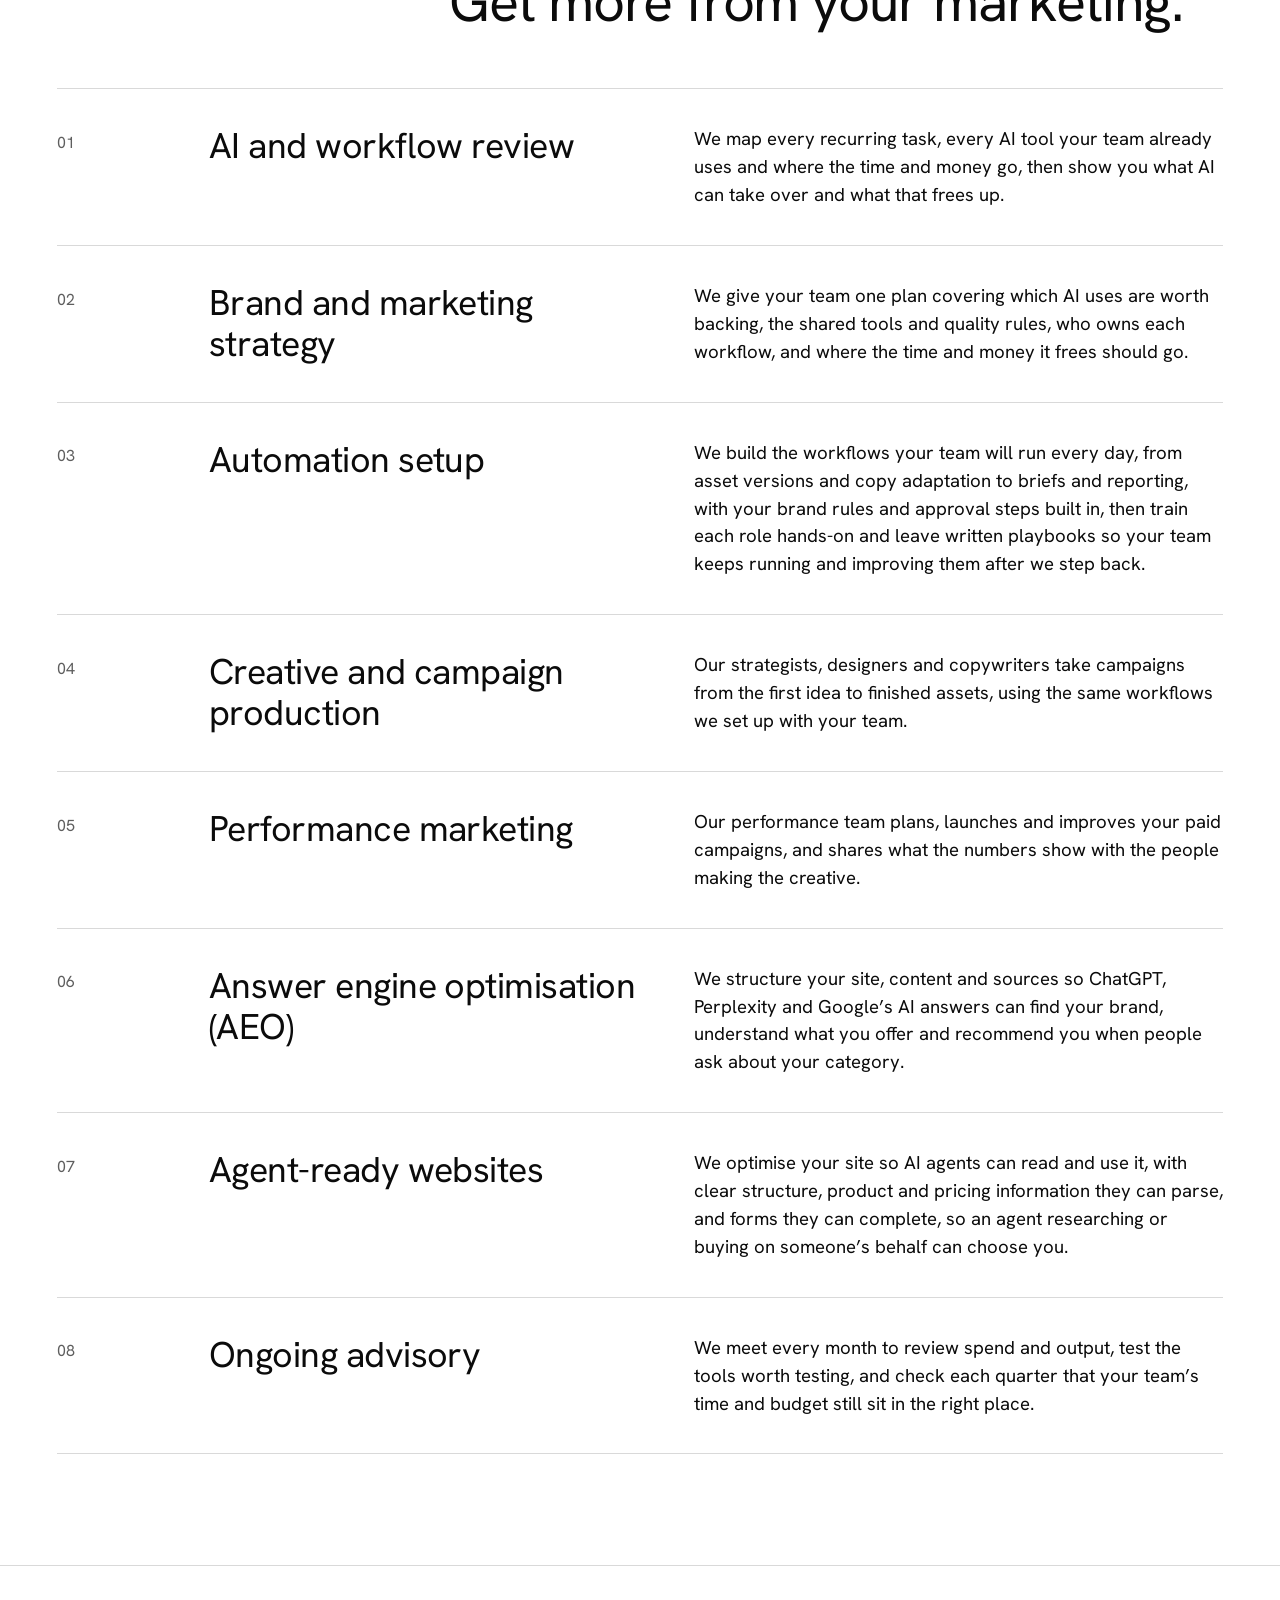
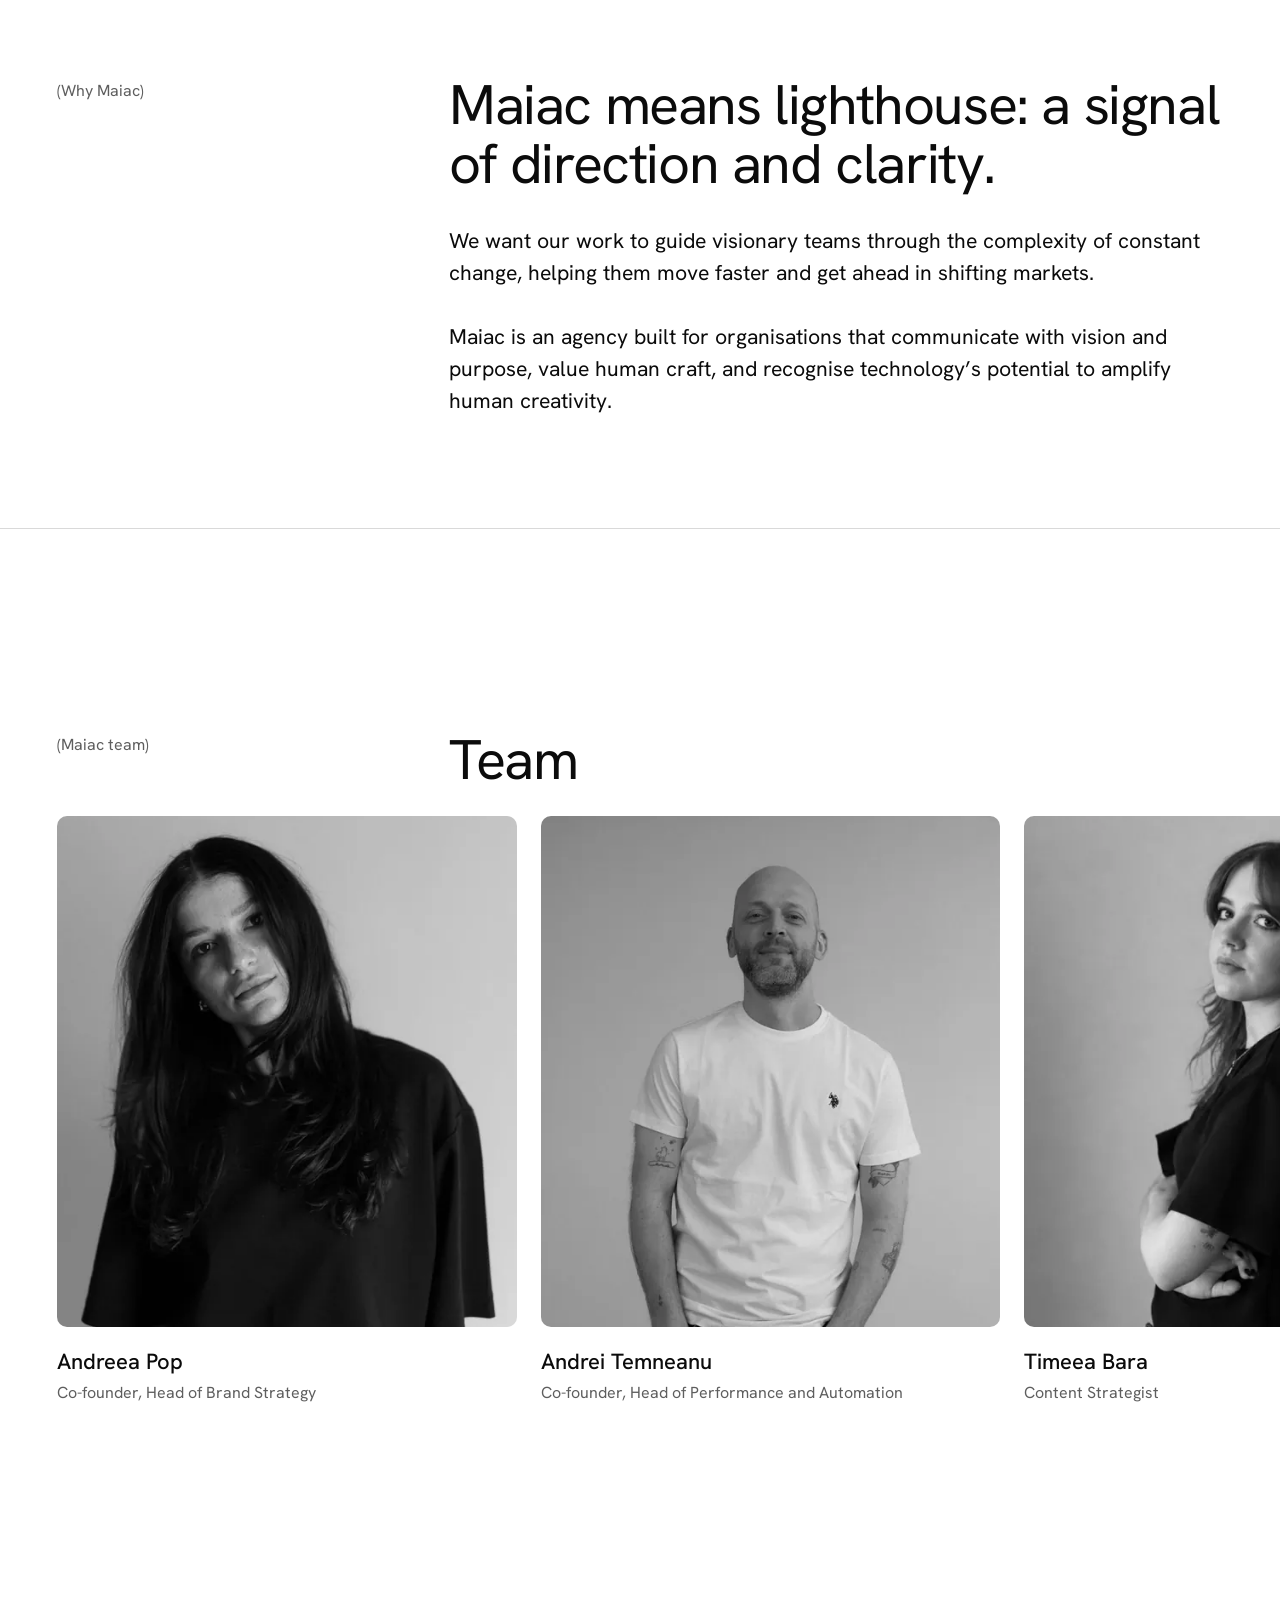
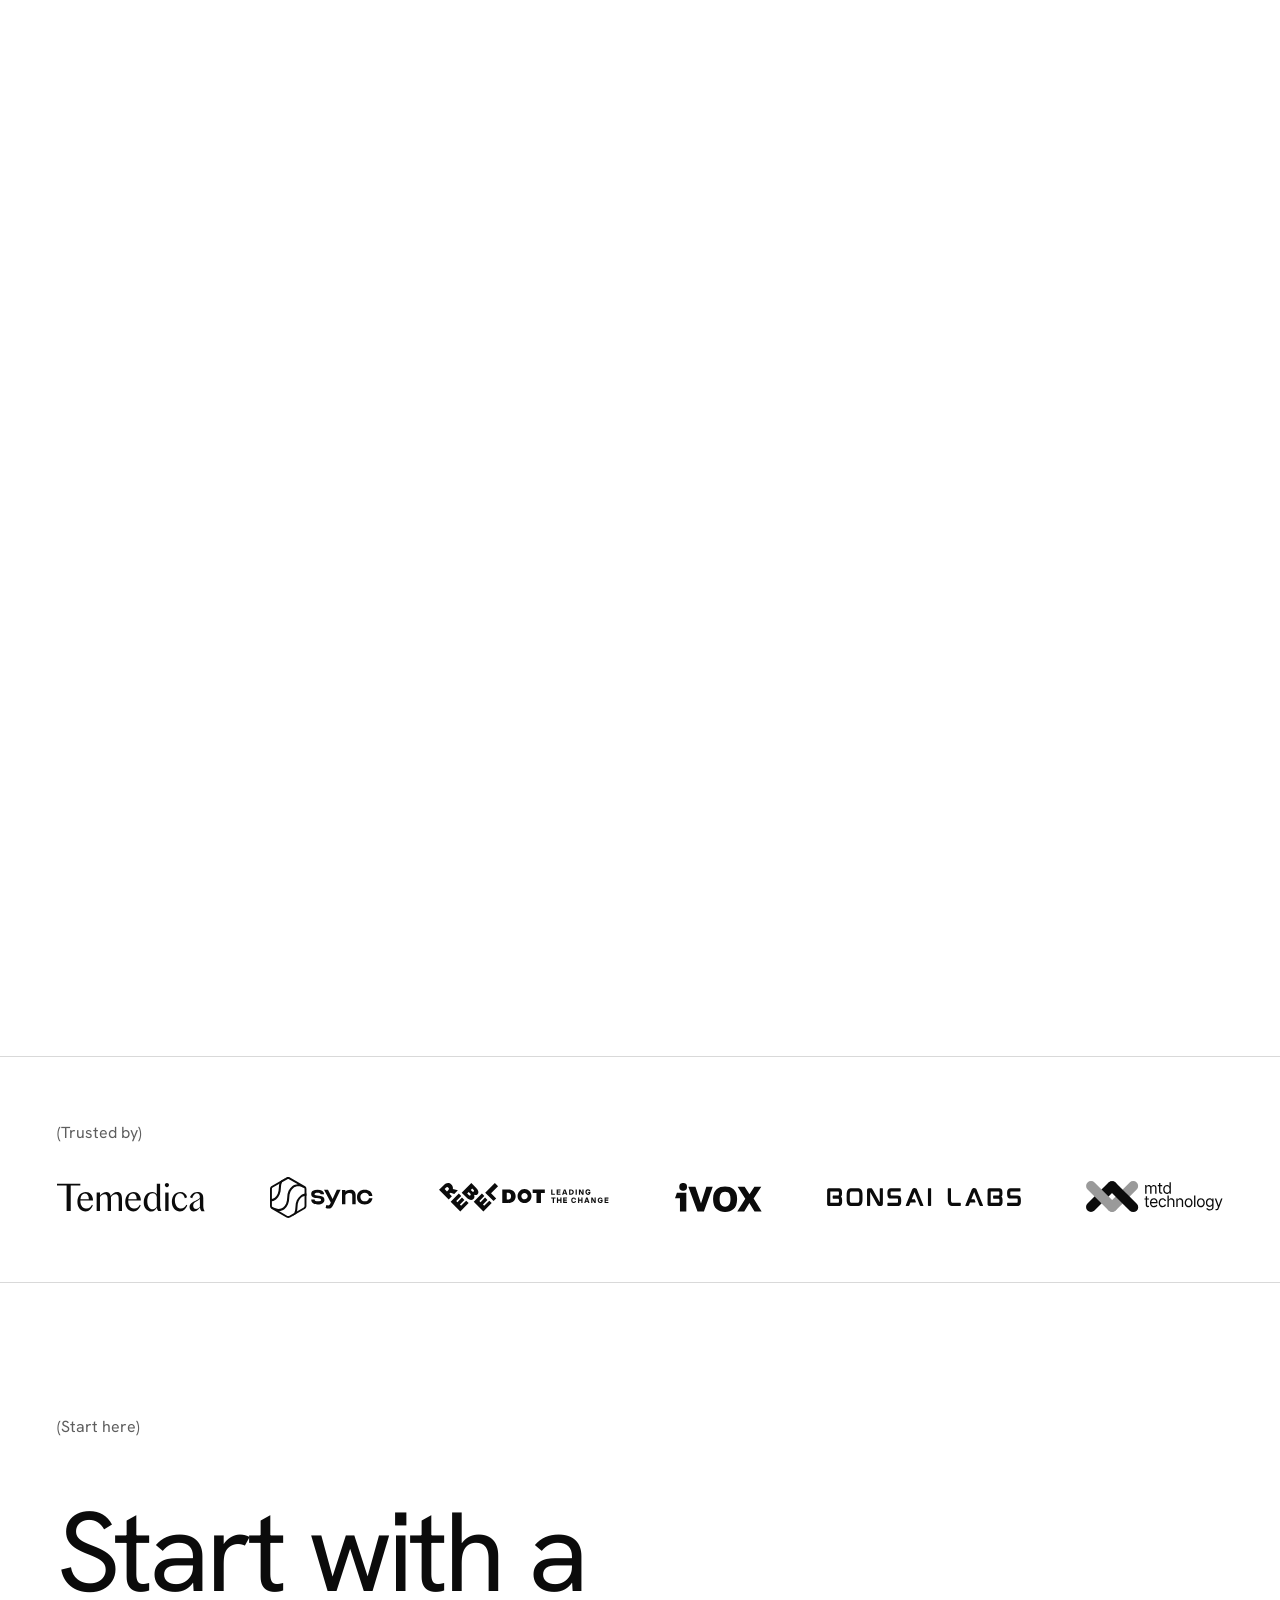
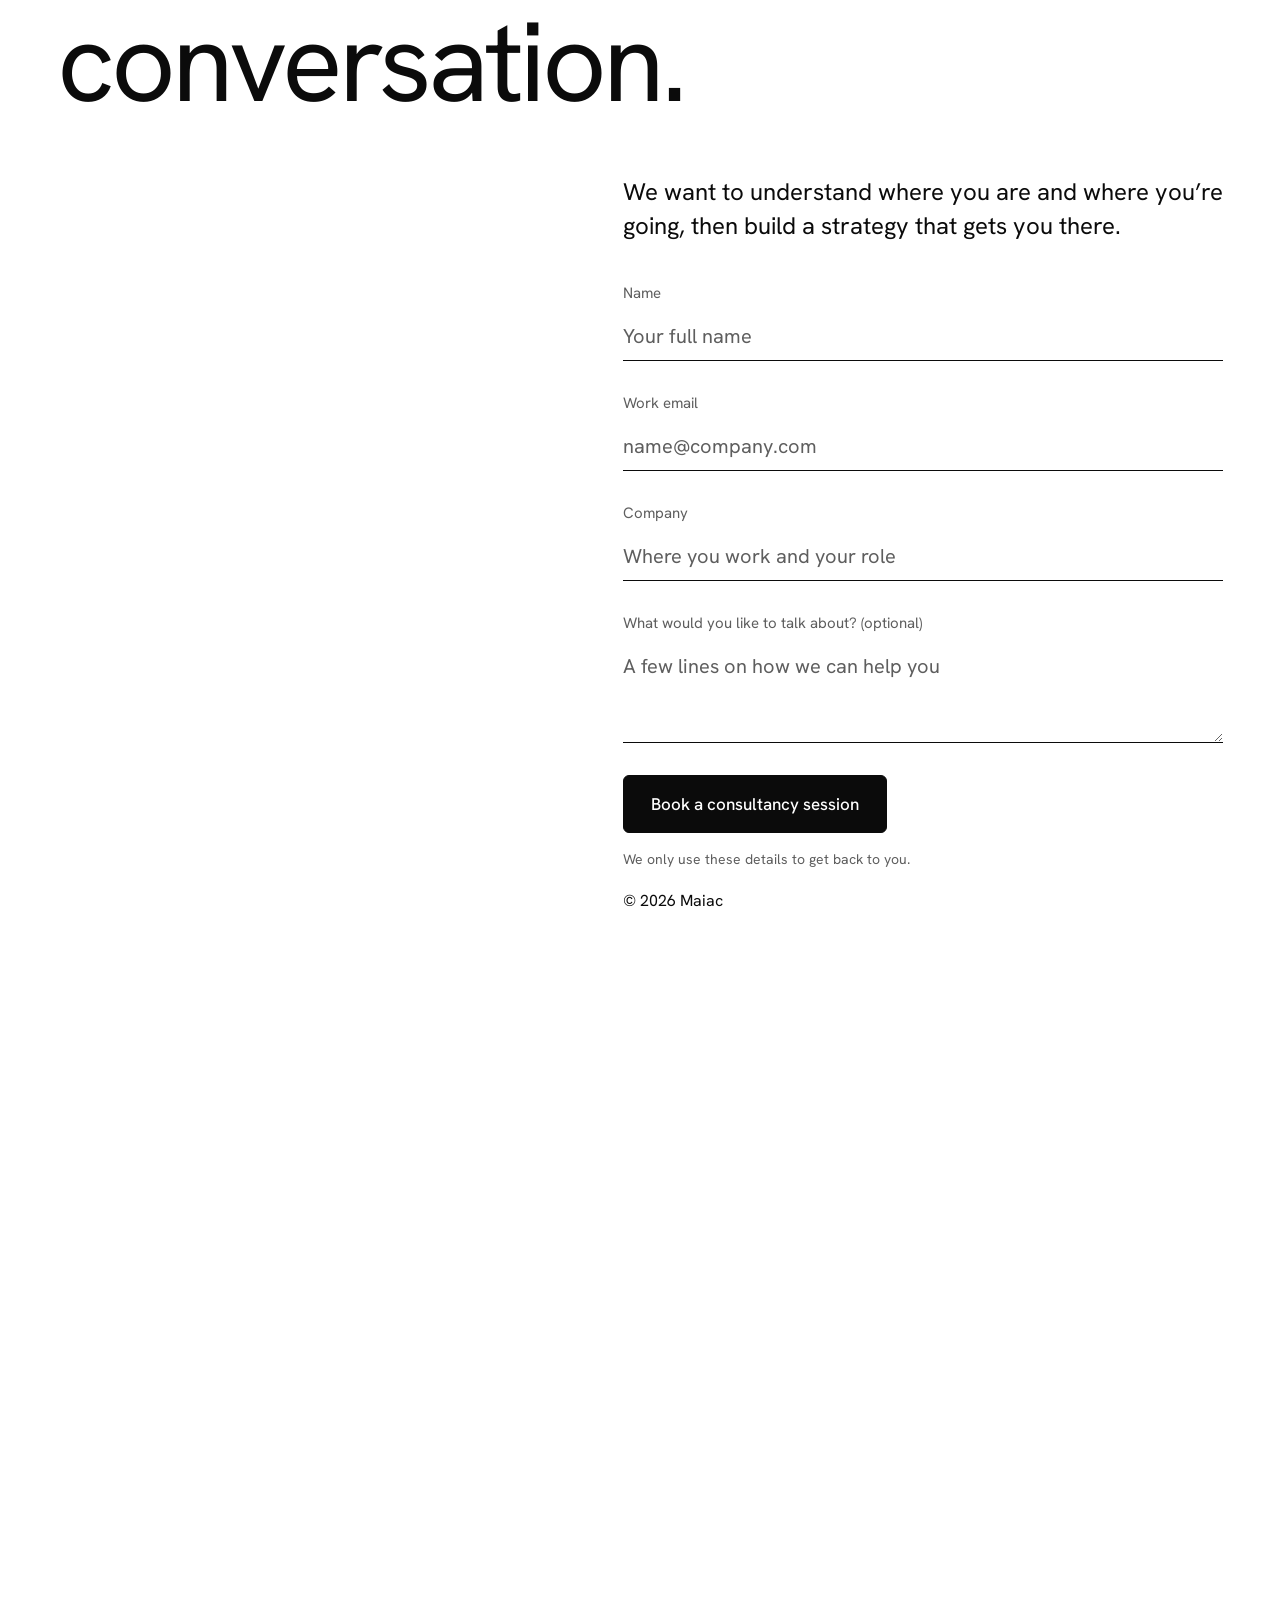
==== commit 004872b8: "Standardize remaining shared dimensions at larger values" ====
--- a/index.html
+++ b/index.html
@@ -35,7 +35,7 @@
   <link rel="preload" href="assets/img/maiac-logo.svg" as="image" type="image/svg+xml">
   <link rel="stylesheet" href="assets/css/main.css?v=5f779af57a4c">
   <link rel="stylesheet" href="assets/css/home-updates.css?v=a0888f822f90">
-  <link rel="stylesheet" href="assets/css/shared-primitives.css?v=027ba8cf86b4">
+  <link rel="stylesheet" href="assets/css/shared-primitives.css?v=ed581dec7738">
   <link rel="icon" href="assets/img/favicon.svg" type="image/svg+xml">
   <link rel="icon" href="assets/img/favicon-32.png" sizes="32x32" type="image/png">
   <link rel="apple-touch-icon" href="assets/img/apple-touch-icon.png" sizes="180x180">
--- a/assets/css/shared-primitives.css
+++ b/assets/css/shared-primitives.css
@@ -1,6 +1,6 @@
 /* Shared interaction primitives. Keep page-specific composition in each page sheet. */
 :root {
-  --header-reserve: 11rem;
+  --header-reserve: 11.125rem;
   --header-h: var(--header-reserve);
   /* Service's established feedback scale is an explicit exception to the body token. */
   --form-status-size: clamp(1.0625rem, .95rem + .4722vw, 1.375rem);
@@ -30,6 +30,7 @@
 .site-header a, .site-header button { pointer-events: auto; }
 .site-header :focus-visible { outline-color: currentColor; }
 .site-header__logo img { filter: brightness(0) invert(1); }
+.site-header__list { line-height: 20px; }
 .site-header .menu-toggle { border-color: currentColor; }
 .site-header .menu-toggle:active { background: #fff; color: var(--ink); }
 
@@ -51,6 +52,7 @@
 
 /* Homepage CTA system, including finite loading, press and reduced-motion behavior. */
 .btn { border-color: var(--ink); }
+.btn--primary, .btn--secondary { line-height: 22.1px; }
 .btn--secondary { background: var(--paper); color: var(--ink); }
 .btn--primary:active { background: var(--paper); color: var(--ink); }
 .btn--secondary:active { background: var(--ink); color: var(--paper); }
@@ -64,6 +66,17 @@
 }
 @media (prefers-reduced-motion: reduce) { .btn { transition: none; } }
 
+/* The homepage underline treatment is shared by both pages. */
+.text-link {
+  padding-block-end: 2px;
+  background: linear-gradient(currentColor, currentColor) 0 100% / 0 1px no-repeat;
+  transition: background-size 320ms var(--ease-out);
+}
+@media (hover: hover) and (pointer: fine) {
+  .text-link:hover { background-size: 100% 1px; text-decoration: none; }
+}
+@media (prefers-reduced-motion: reduce) { .text-link { transition: none; } }
+
 /* Underline fields retain a visible forced-colors fallback. */
 .field__input:focus {
   outline: 2px solid transparent;
@@ -74,6 +87,8 @@
 @media (forced-colors: active) {
   .field__input:focus-visible, .menu-toggle:focus-visible { outline-color: Highlight; }
 }
+
+.field__error { line-height: 21px; }
 
 /* The service feedback rhythm is deliberate: near the action, before privacy text. */
 .form__status { font-size: var(--form-status-size); line-height: 1.5; }
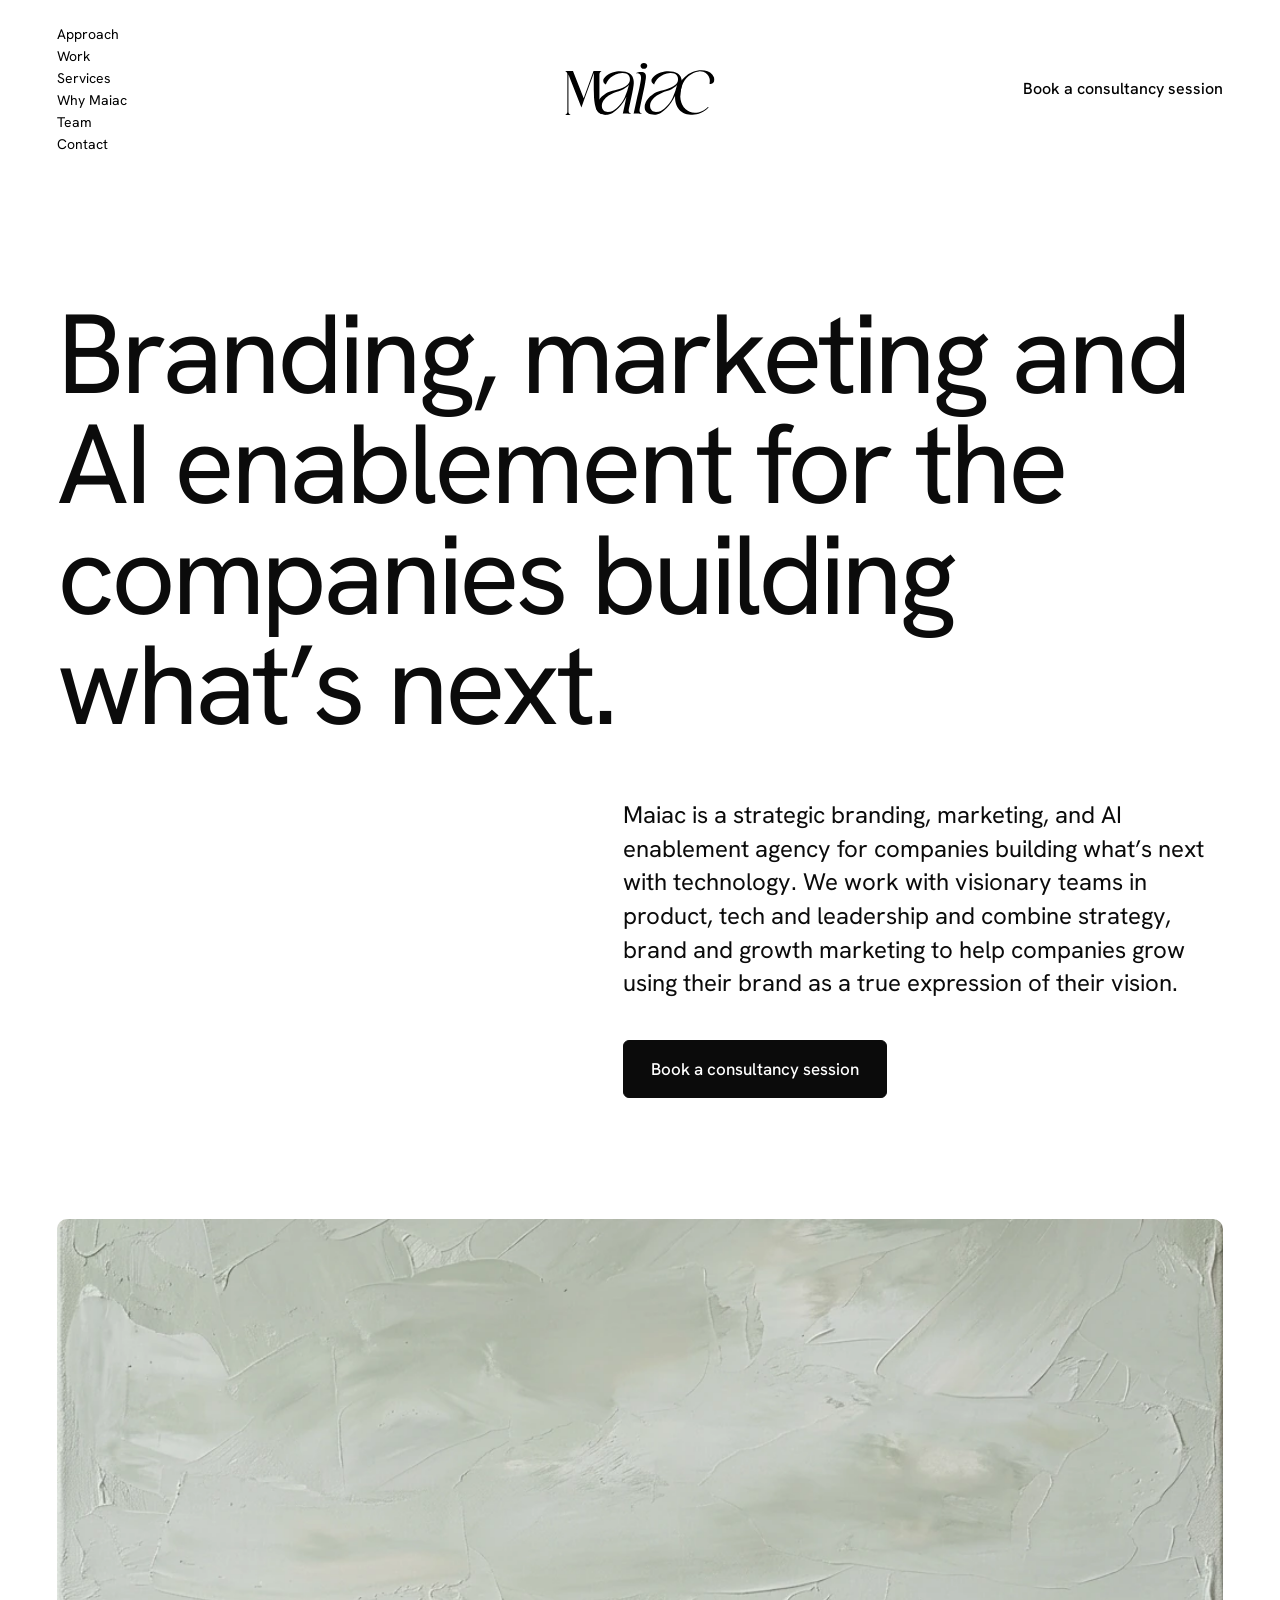
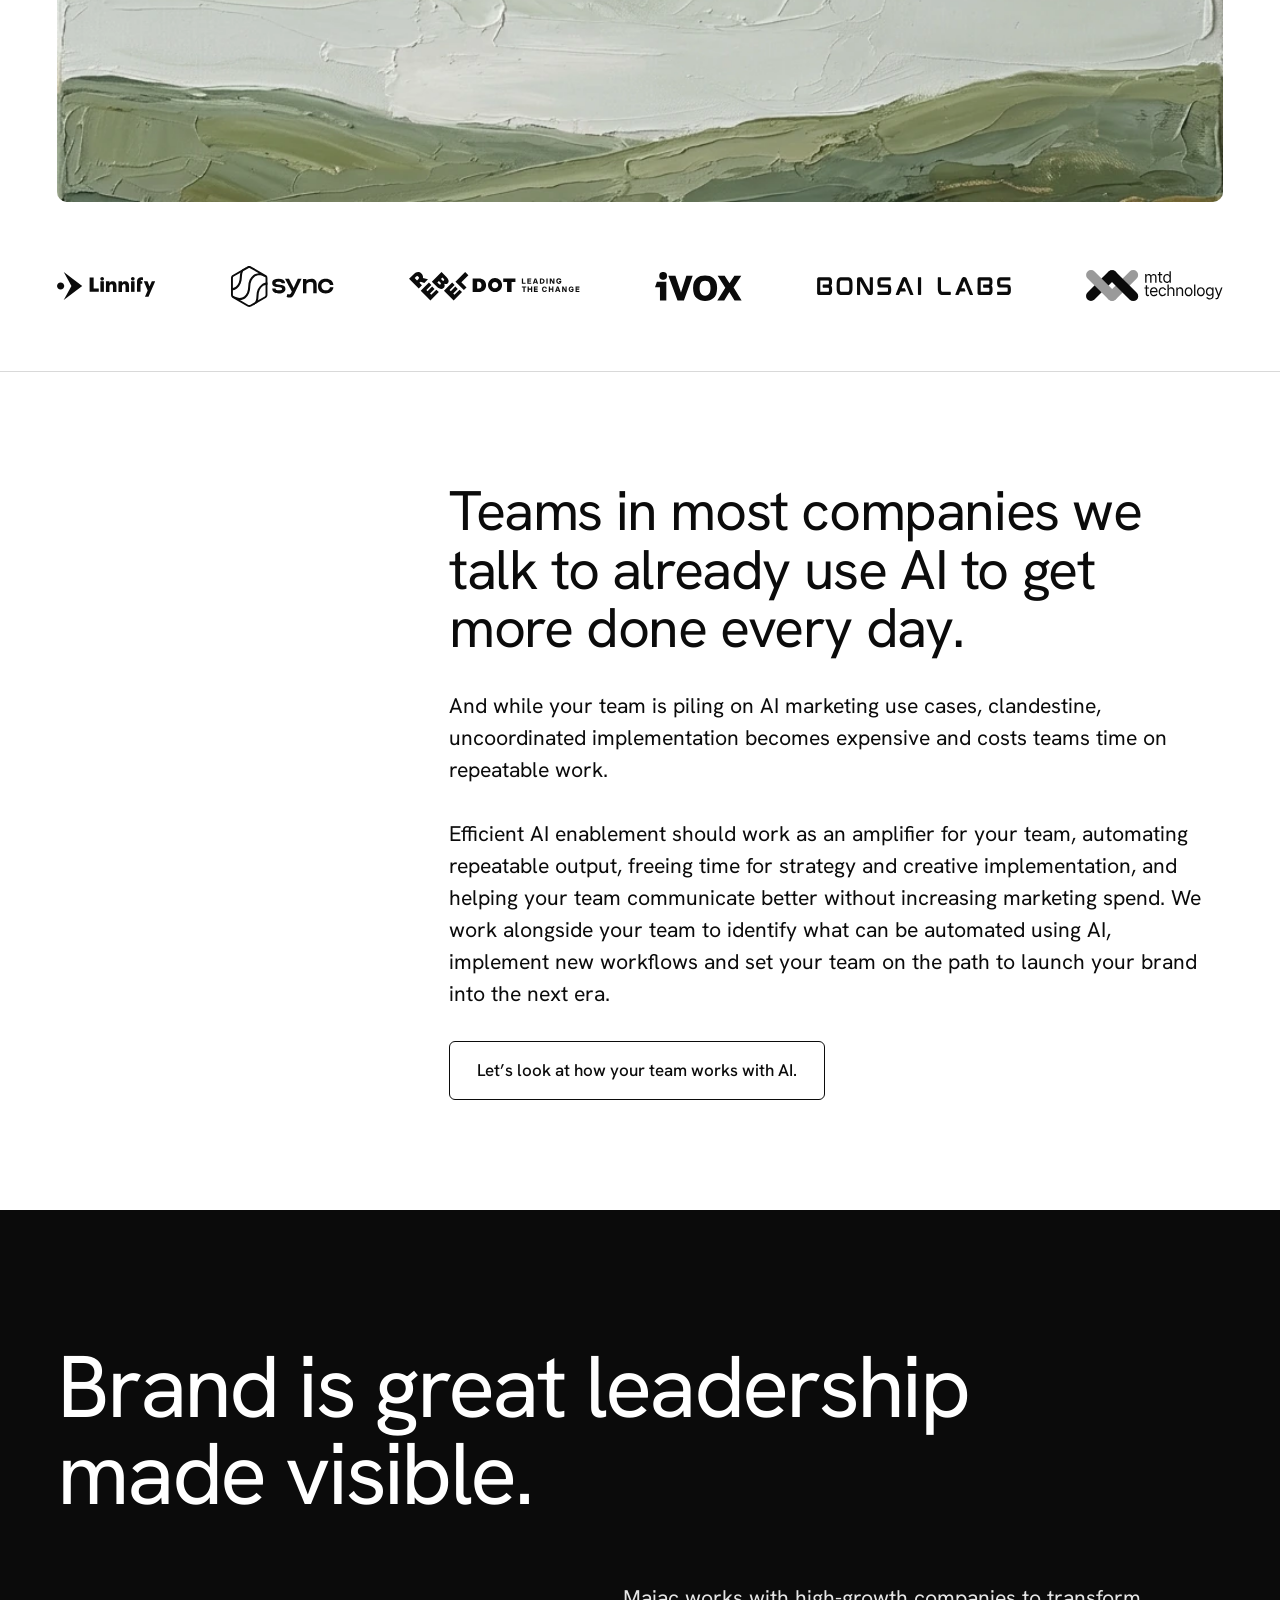
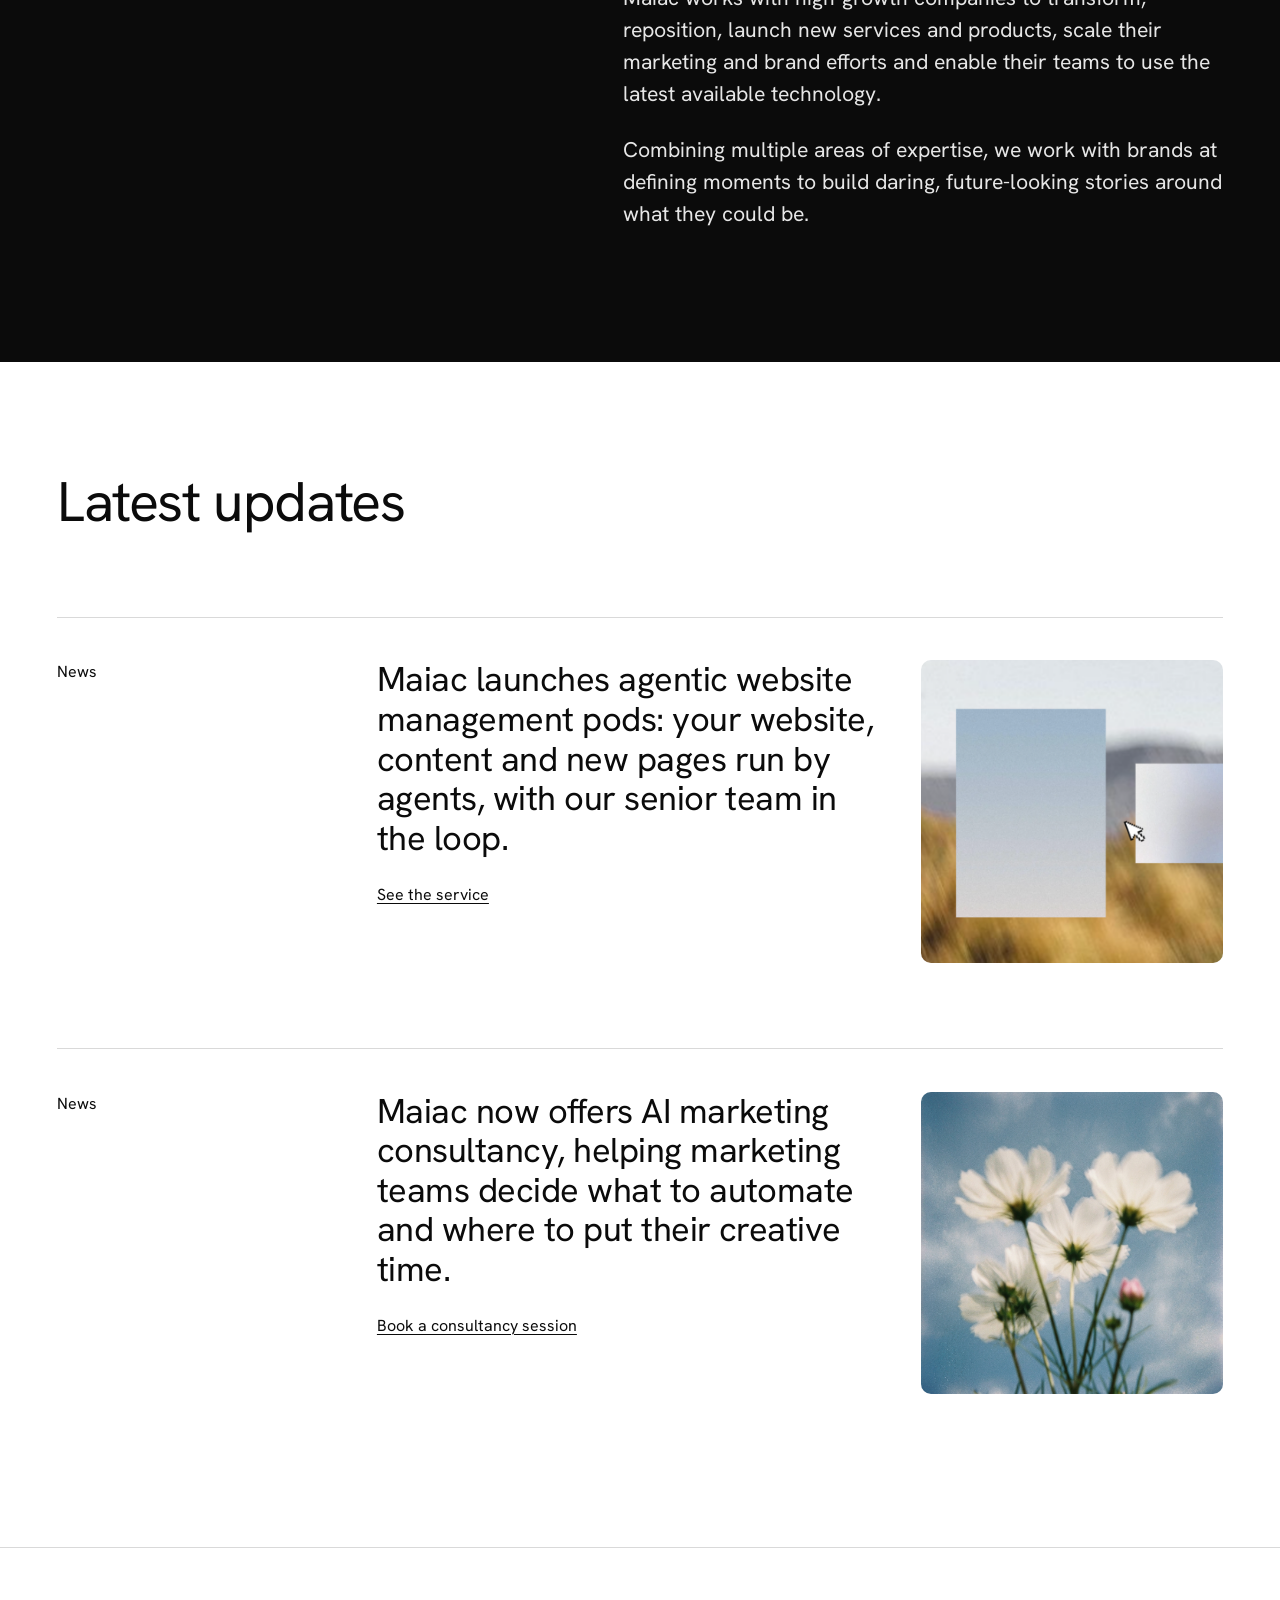
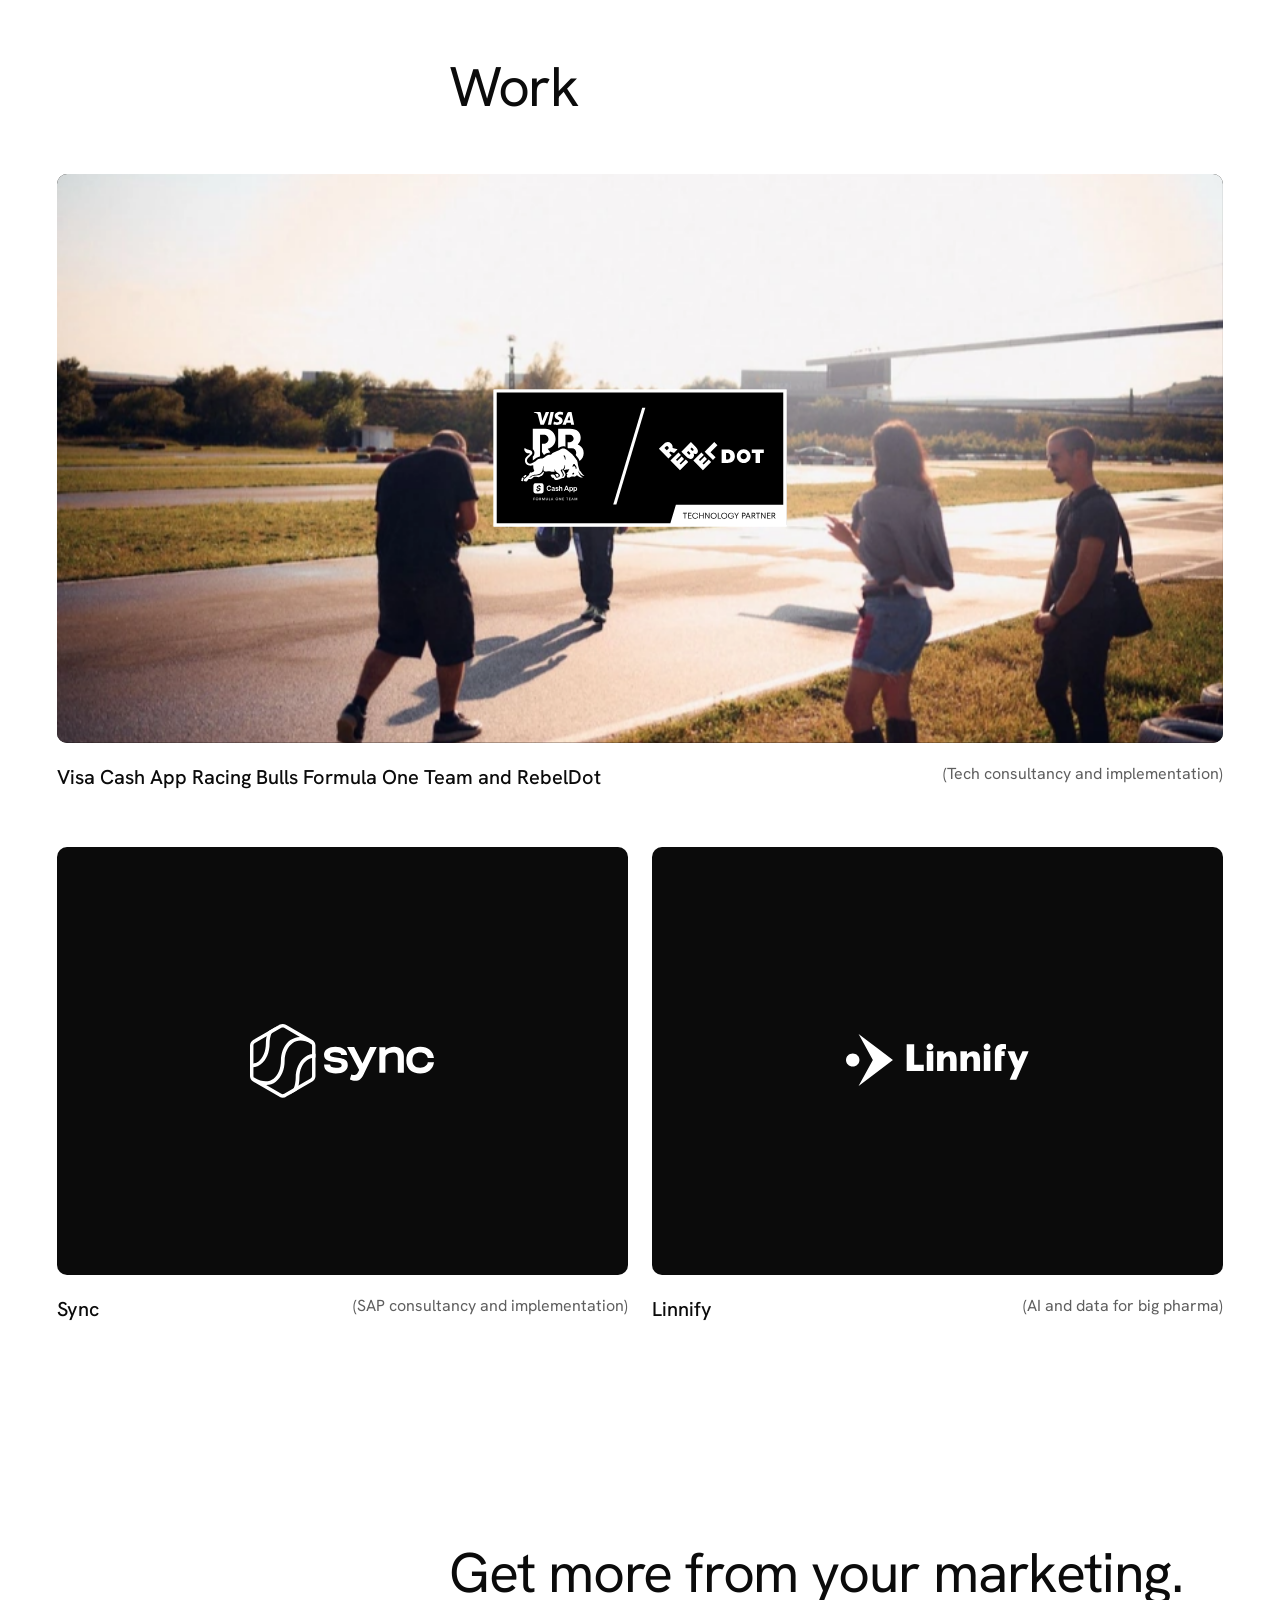
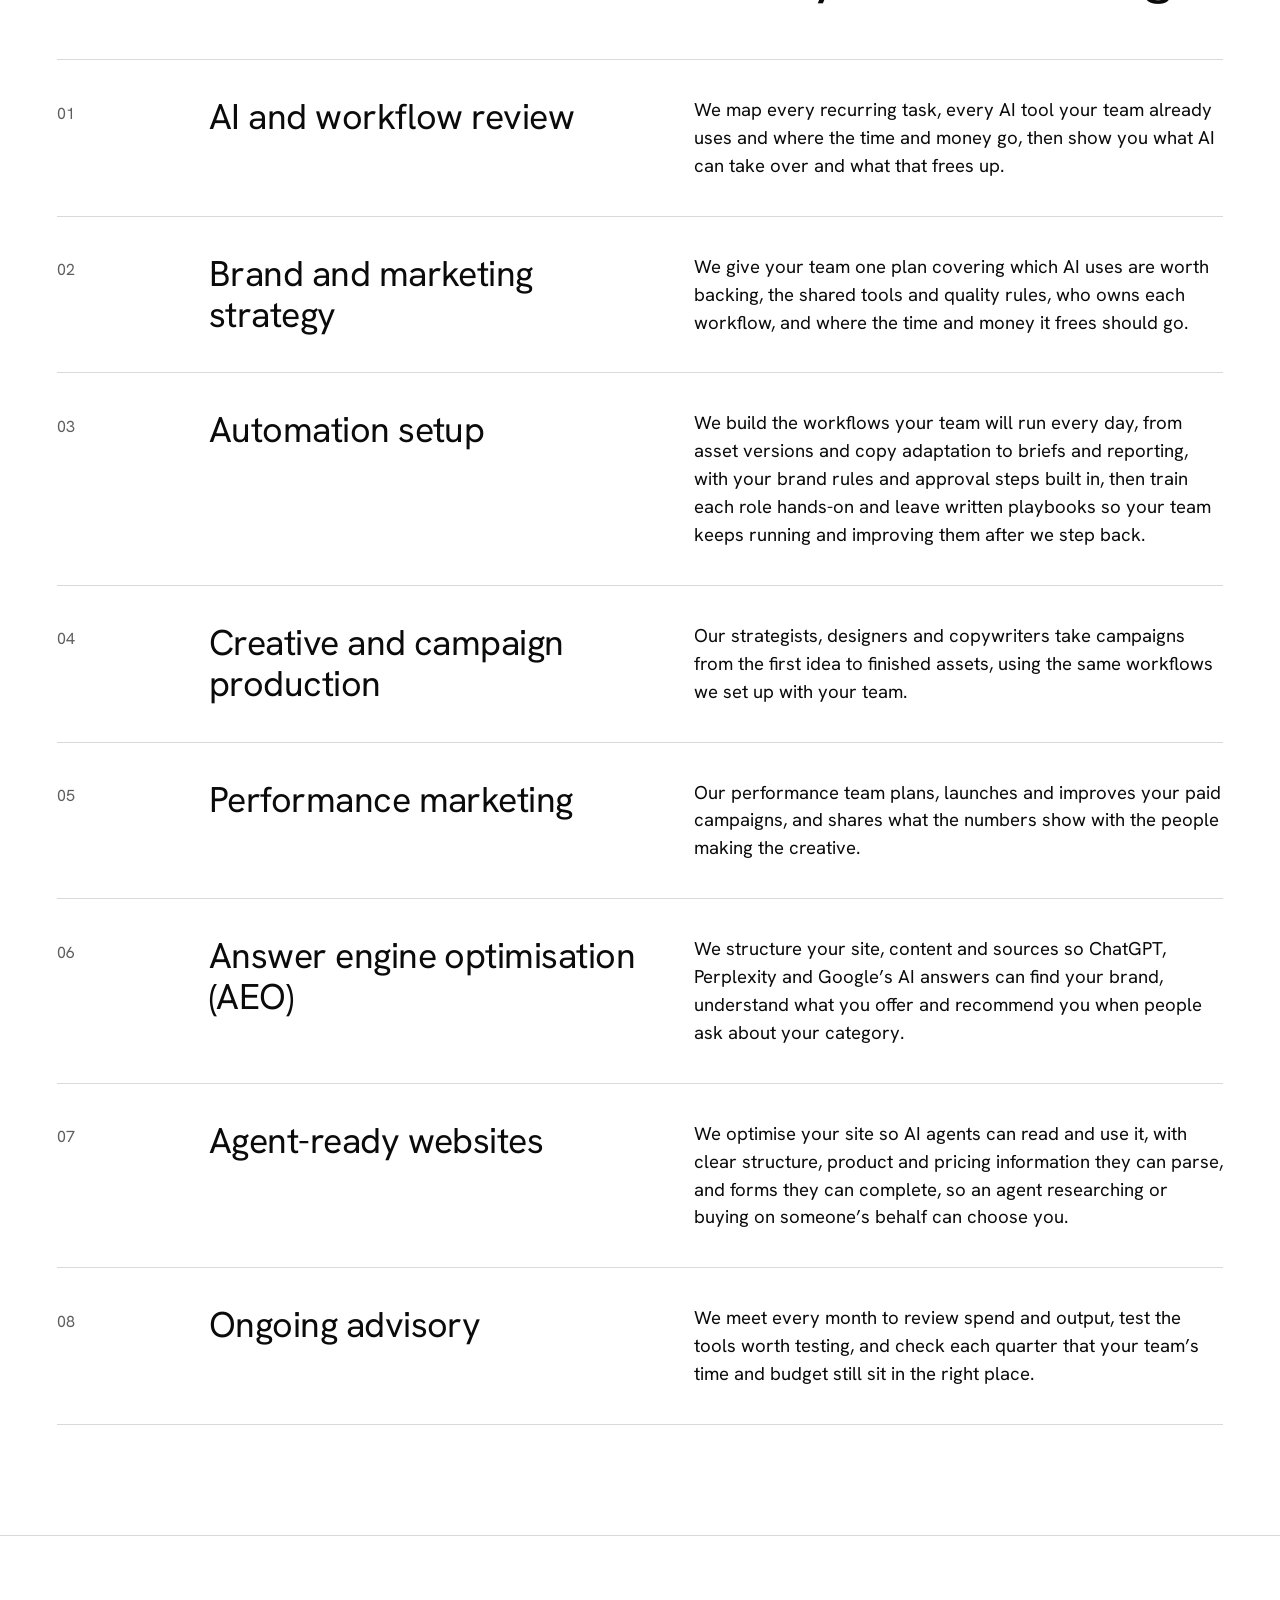
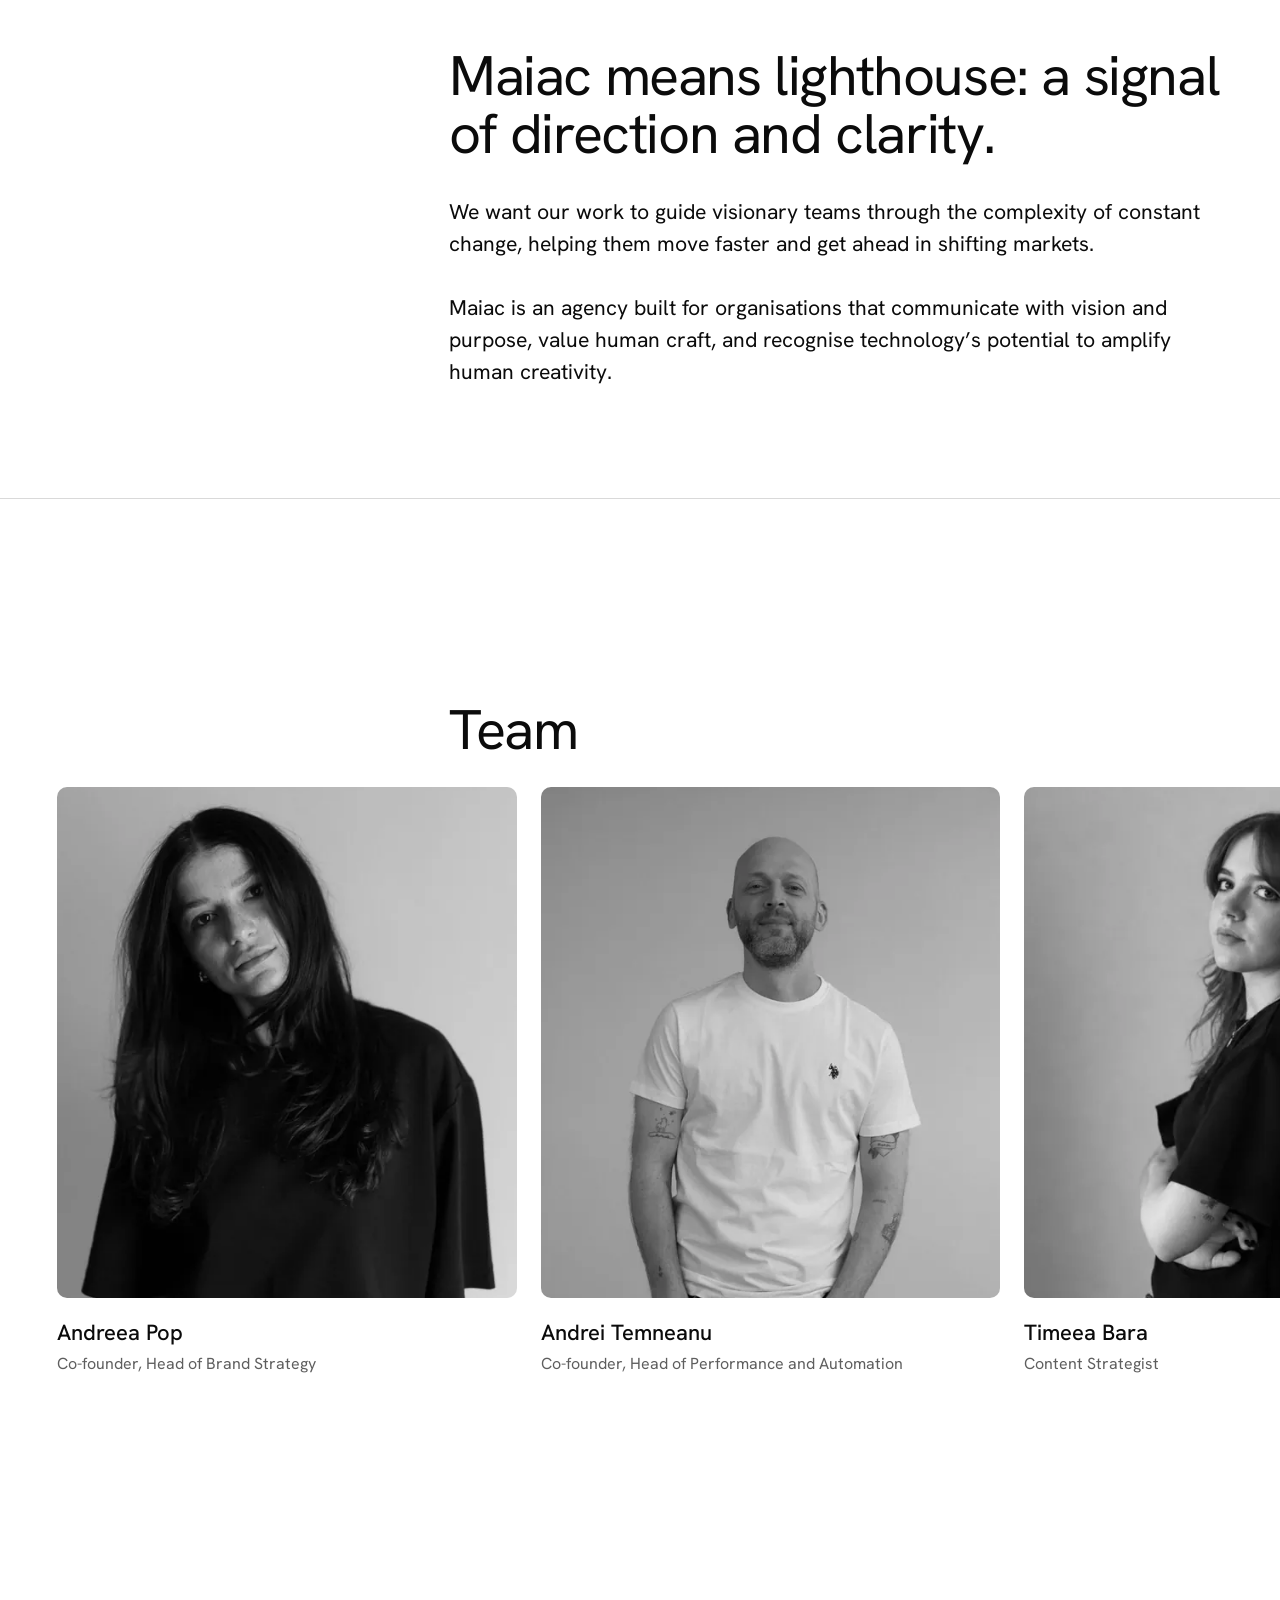
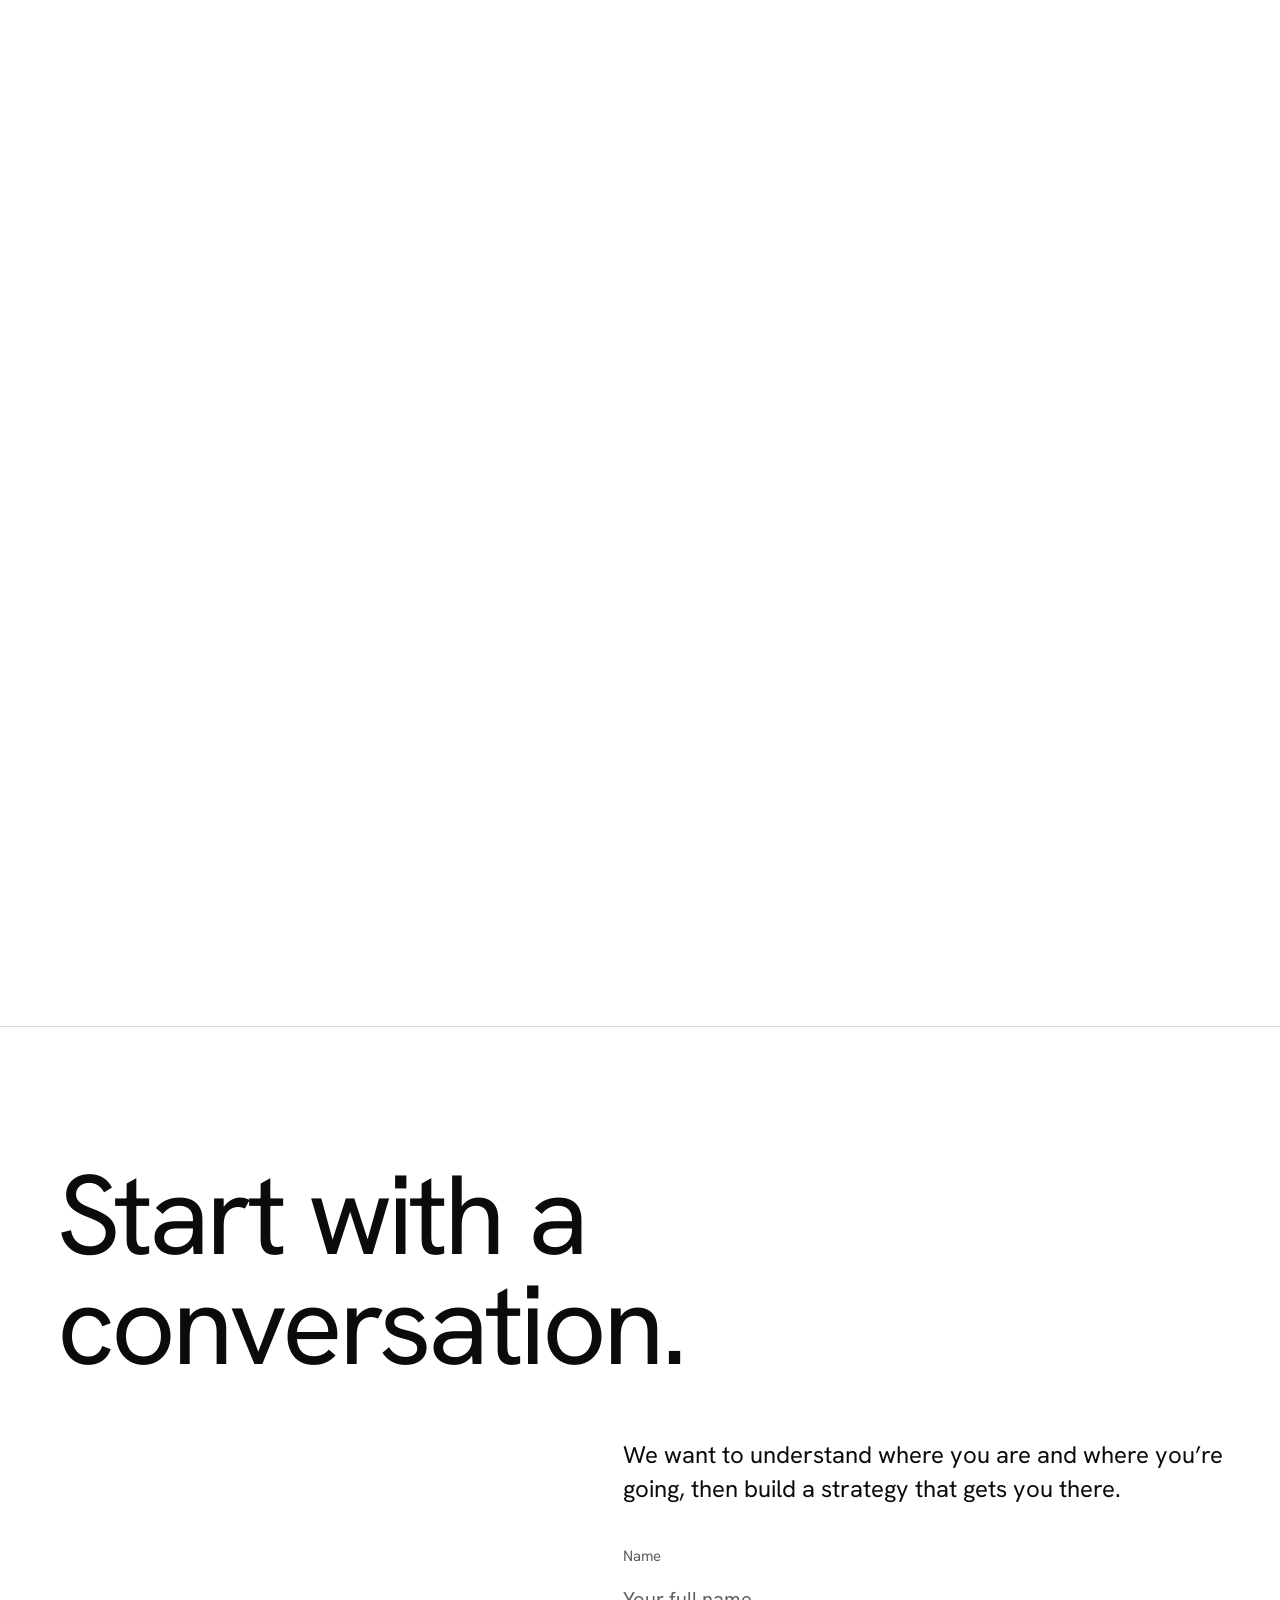
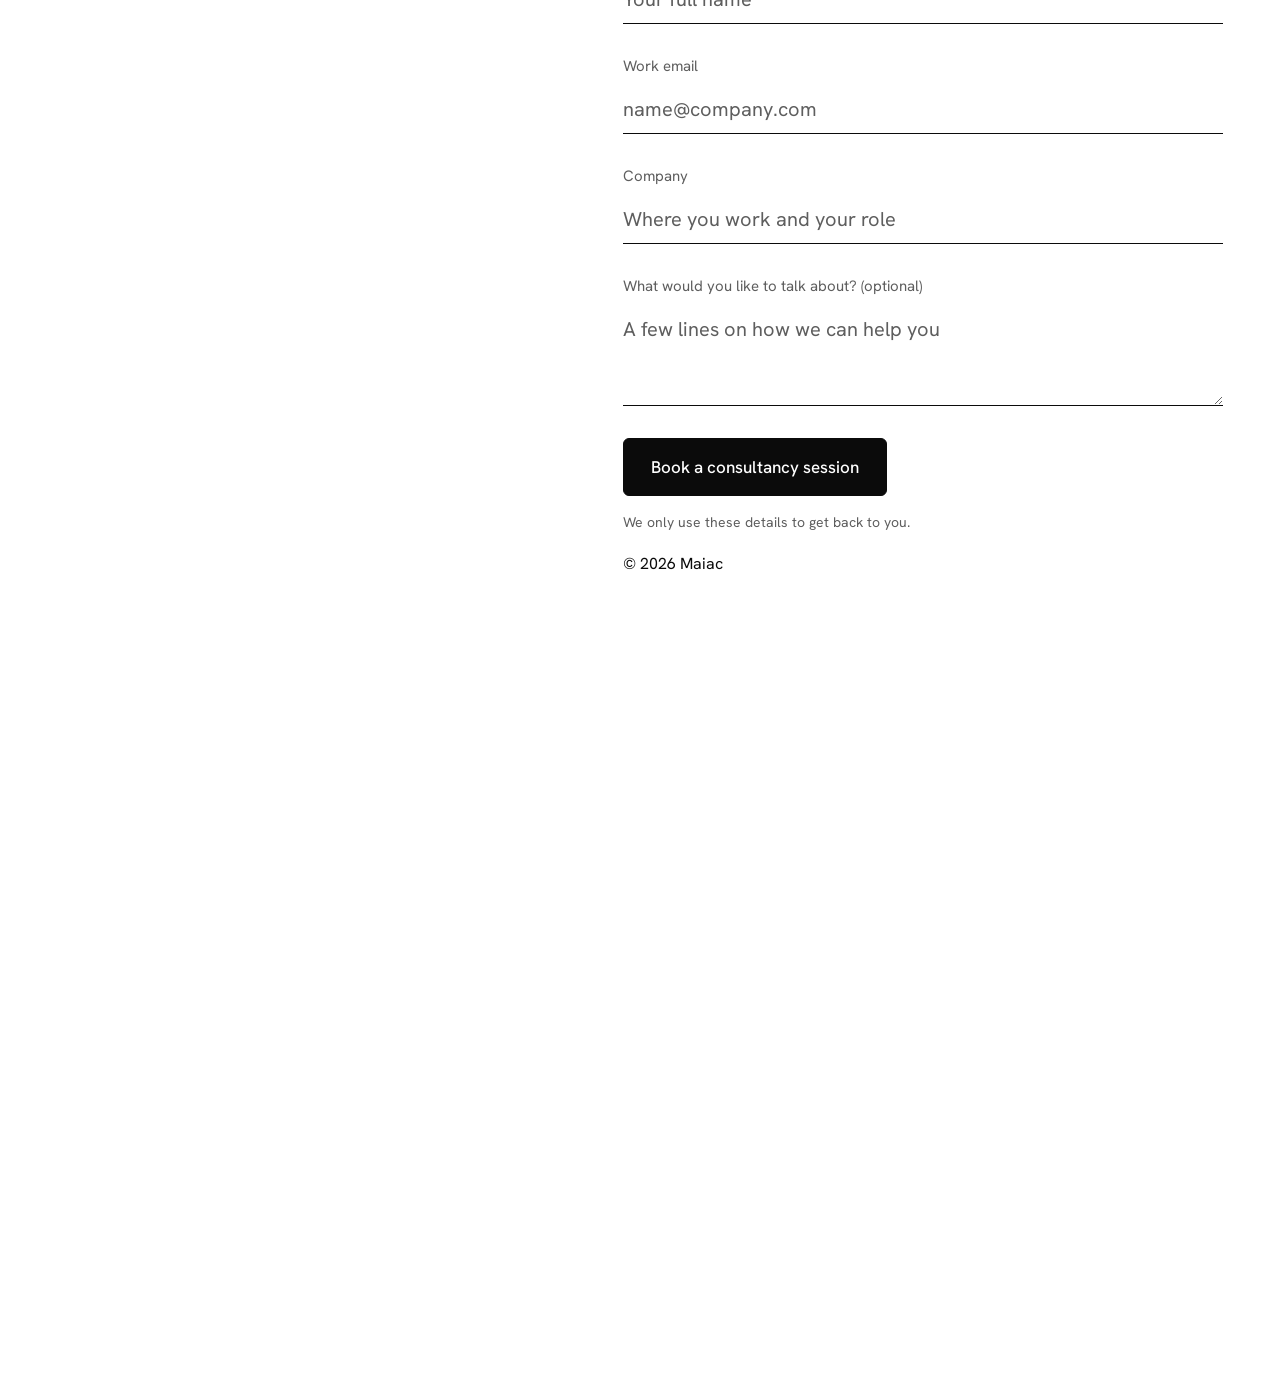
==== commit dbc08ff4: "Apply November 3 Figma homepage and social preview updates" ====
--- a/index.html
+++ b/index.html
@@ -15,8 +15,12 @@
   <meta property="og:description" content="Branding, marketing and AI enablement for the companies building what’s next.">
   <link rel="canonical" href="https://maiac.agency/">
   <meta property="og:url" content="https://maiac.agency/">
-  <meta property="og:image" content="https://maiac.agency/assets/img/waves-1200.jpg">
+  <meta property="og:image" content="https://maiac.agency/assets/img/og-homepage.jpg">
+  <meta property="og:image:width" content="2400">
+  <meta property="og:image:height" content="1260">
+  <meta property="og:image:alt" content="Maiac: branding, marketing and AI enablement">
   <meta name="twitter:card" content="summary_large_image">
+  <meta name="twitter:image" content="https://maiac.agency/assets/img/og-homepage.jpg">
 
   <script type="application/ld+json">
   {
@@ -34,7 +38,7 @@
   <link rel="preload" href="assets/fonts/hanken-grotesk-latin-500-normal.woff2" as="font" type="font/woff2" crossorigin>
   <link rel="preload" href="assets/img/maiac-logo.svg" as="image" type="image/svg+xml">
   <link rel="stylesheet" href="assets/css/main.css?v=5f779af57a4c">
-  <link rel="stylesheet" href="assets/css/home-updates.css?v=a0888f822f90">
+  <link rel="stylesheet" href="assets/css/home-updates.css?v=2e013dcfd2c3">
   <link rel="stylesheet" href="assets/css/shared-primitives.css?v=ed581dec7738">
   <link rel="icon" href="assets/img/favicon.svg" type="image/svg+xml">
   <link rel="icon" href="assets/img/favicon-32.png" sizes="32x32" type="image/png">
@@ -155,10 +159,23 @@
         </picture>
       </div>
 
+      <!-- TRUSTED BY -->
+      <section class="trusted" aria-label="Trusted by">
+        <div class="container trusted__content">
+          <ul class="trusted__logos" role="list">
+            <li><img class="trusted__logo--linnify" src="assets/img/client-linnify.svg" alt="Linnify" width="99" height="28" loading="lazy"></li>
+            <li><img src="assets/img/client-sync.svg" alt="Sync" width="103" height="41" loading="lazy"></li>
+            <li><img src="assets/img/client-rebeldot.svg" alt="RebelDot" width="159" height="27" loading="lazy"></li>
+            <li><img src="assets/img/client-ivox.svg" alt="iVOX" width="84" height="28" loading="lazy"></li>
+            <li><img class="trusted__logo--bonsai" src="assets/img/client-bonsai-labs.svg" alt="Bonsai Labs" width="194" height="18" loading="lazy"></li>
+            <li><img class="trusted__logo--mtd" src="assets/img/client-mtd-technology.svg" alt="MTD Technology" width="137" height="32" loading="lazy"></li>
+          </ul>
+        </div>
+      </section>
+
       <!-- APPROACH: the problem -->
       <section class="section section--rule" id="approach" aria-labelledby="problem-title" data-section>
         <div class="container split">
-          <p class="eyebrow split__label">(Where teams get stuck)</p>
           <div class="split__content stack">
             <h2 class="display-m" id="problem-title">Teams in most companies we talk to already use AI to get more done every day.</h2>
             <div class="prose">
@@ -173,12 +190,11 @@
       <!-- APPROACH: point of view (dark) -->
       <section class="section section--dark shift" aria-labelledby="shift-title">
         <div class="container">
-          <p class="eyebrow eyebrow--dark">(Our point of view)</p>
           <h2 class="display-l shift__title" id="shift-title">Brand is great leadership<br>made visible.</h2>
           <div class="aside-col prose prose--dark">
             <p>Maiac works with high-growth companies to transform, reposition, launch new services and products, scale their marketing and brand efforts and enable their teams to use the latest available technology.</p>
             <p>Combining multiple areas of expertise, we work with brands at defining moments to build daring, future-looking stories around what they could be.</p>
-            <p hidden>We amplify your creative powerhouse with strategists, designers, copywriters and performance marketers to get your client values and messages in front of your audiences before your competition does.</p>
+
           </div>
         </div>
       </section>
@@ -210,7 +226,6 @@
       <section class="section section--rule" id="work" aria-labelledby="work-title" data-section>
         <div class="container">
           <div class="split split--head">
-            <p class="eyebrow split__label">(Selected work)</p>
             <h2 class="display-m split__content" id="work-title">Work</h2>
           </div>
 
@@ -219,13 +234,10 @@
             <article class="work-card work-card--feature">
               <div class="work-card__media">
                 <picture>
-                  <source type="image/webp" srcset="assets/img/work-vcarb-1312.webp 1312w, assets/img/work-vcarb-2400.webp 2400w" sizes="(min-width: 1440px) 1312px, (min-width: 450px) 91.1vw, calc(100vw - 40px)">
-                  <img class="work-card__img" src="assets/img/work-vcarb-1312.jpg" srcset="assets/img/work-vcarb-1312.jpg 1312w, assets/img/work-vcarb-2400.jpg 2400w" sizes="(min-width: 1440px) 1312px, (min-width: 450px) 91.1vw, calc(100vw - 40px)" alt="The Maiac crew filming a driver on a karting track for the Rebels at Speed campaign" width="2400" height="1171" loading="lazy" decoding="async">
+                  <source type="image/webp" srcset="assets/img/work-racing-bulls-golden-hour-640.webp 640w, assets/img/work-racing-bulls-golden-hour-864.webp 864w" sizes="(min-width: 1440px) 1312px, (min-width: 450px) 91.1vw, calc(100vw - 40px)">
+                  <img class="work-card__img" src="assets/img/work-racing-bulls-golden-hour-864.jpg" srcset="assets/img/work-racing-bulls-golden-hour-640.jpg 640w, assets/img/work-racing-bulls-golden-hour-864.jpg 864w" sizes="(min-width: 1440px) 1312px, (min-width: 450px) 91.1vw, calc(100vw - 40px)" alt="The team on the Racing Bulls karting track in the golden-hour light" width="864" height="515" loading="lazy" decoding="async">
                 </picture>
-                <picture class="work-card__overlay">
-                  <source type="image/webp" srcset="assets/img/work-vcarb-lockup.webp">
-                  <img src="assets/img/work-vcarb-lockup.png" alt="Visa Cash App RB Formula One Team and RebelDot, technology partner" width="662" height="304" loading="lazy" decoding="async">
-                </picture>
+                <img class="work-card__overlay" src="assets/img/work-racing-bulls-rebeldot-lockup.svg" alt="Visa Cash App Racing Bulls Formula One Team and RebelDot, technology partner" width="331" height="155" loading="lazy" decoding="async">
                 <span class="work-label" data-work-label aria-hidden="true"><span>Creative direction, Performance</span></span>
               </div>
               <div class="work-card__caption">
@@ -236,11 +248,8 @@
             </article>
 
             <article class="work-card">
-              <div class="work-card__media">
-                <picture>
-                  <source type="image/webp" srcset="assets/img/work-sync-800.webp 800w, assets/img/work-sync-1600.webp 1600w" sizes="(min-width: 1440px) 644px, (min-width: 768px) calc(45.55vw - 12px), (min-width: 450px) 91.1vw, calc(100vw - 40px)">
-                  <img class="work-card__img" src="assets/img/work-sync-800.jpg" srcset="assets/img/work-sync-800.jpg 800w, assets/img/work-sync-1600.jpg 1600w" sizes="(min-width: 1440px) 644px, (min-width: 768px) calc(45.55vw - 12px), (min-width: 450px) 91.1vw, calc(100vw - 40px)" alt="Sync brand identity" width="1600" height="1200" loading="lazy" decoding="async">
-                </picture>
+              <div class="work-card__media work-card__media--logo">
+                <img class="work-card__logo" src="assets/img/work-sync-white.svg" alt="Sync" width="184" height="74" loading="lazy" decoding="async">
                 <span class="work-label" data-work-label aria-hidden="true"><span>Brand identity, Growth marketing</span></span>
               </div>
               <div class="work-card__caption">
@@ -251,15 +260,12 @@
             </article>
 
             <article class="work-card">
-              <div class="work-card__media">
-                <picture>
-                  <source type="image/webp" srcset="assets/img/work-temedica-644.webp 644w, assets/img/work-temedica-1288.webp 1288w" sizes="(min-width: 1440px) 644px, (min-width: 768px) calc(45.55vw - 12px), (min-width: 450px) 91.1vw, calc(100vw - 40px)">
-                  <img class="work-card__img" src="assets/img/work-temedica-644.jpg" srcset="assets/img/work-temedica-644.jpg 644w, assets/img/work-temedica-1288.jpg 1288w" sizes="(min-width: 1440px) 644px, (min-width: 768px) calc(45.55vw - 12px), (min-width: 450px) 91.1vw, calc(100vw - 40px)" alt="Temedica logo" width="1288" height="966" loading="lazy" decoding="async">
-                </picture>
+              <div class="work-card__media work-card__media--logo">
+                <img class="work-card__logo" src="assets/img/work-linnify-white.svg" alt="Linnify" width="184" height="53" loading="lazy" decoding="async">
                 <span class="work-label" data-work-label aria-hidden="true"><span>Demand generation, Performance marketing</span></span>
               </div>
               <div class="work-card__caption">
-                <h3 class="work-card__title">Temedica</h3>
+                <h3 class="work-card__title">Linnify</h3>
                 <p class="work-card__meta">(AI and data for big pharma)</p>
                 <p class="sr-only">Services: Demand generation, Performance marketing</p>
               </div>
@@ -272,7 +278,6 @@
       <section class="section" id="services" aria-labelledby="services-title" data-section>
         <div class="container">
           <div class="split split--head">
-            <p class="eyebrow split__label">(Services)</p>
             <h2 class="display-m split__content" id="services-title">Get more from your marketing.</h2>
           </div>
 
@@ -324,7 +329,6 @@
       <!-- WHY MAIAC -->
       <section class="section section--rule" id="why-maiac" aria-labelledby="why-title" data-section>
         <div class="container split">
-          <p class="eyebrow split__label">(Why Maiac)</p>
           <div class="split__content stack">
             <h2 class="display-m" id="why-title">Maiac means lighthouse: a signal of direction and clarity.</h2>
             <div class="prose">
@@ -339,7 +343,6 @@
       <section class="section section--rule team" id="team" aria-labelledby="team-title" data-section>
         <div class="team__pin" data-team-pin>
         <div class="container split split--head">
-          <p class="eyebrow split__label">(Maiac team)</p>
           <h2 class="display-m split__content" id="team-title">Team</h2>
         </div>
 
@@ -390,25 +393,9 @@
         </div>
       </section>
 
-      <!-- TRUSTED BY -->
-      <section class="trusted section--rule" aria-label="Trusted by">
-        <div class="container trusted__content">
-          <p class="eyebrow">(Trusted by)</p>
-          <ul class="trusted__logos" role="list">
-            <li><img src="assets/img/client-temedica.svg" alt="Temedica" width="148" height="29" loading="lazy"></li>
-            <li><img src="assets/img/client-sync.svg" alt="Sync" width="103" height="41" loading="lazy"></li>
-            <li><img src="assets/img/client-rebeldot.svg" alt="RebelDot" width="159" height="27" loading="lazy"></li>
-            <li><img src="assets/img/client-ivox.svg" alt="iVOX" width="84" height="28" loading="lazy"></li>
-            <li><img class="trusted__logo--bonsai" src="assets/img/client-bonsai-labs.svg" alt="Bonsai Labs" width="194" height="18" loading="lazy"></li>
-            <li><img class="trusted__logo--mtd" src="assets/img/client-mtd-technology.svg" alt="MTD Technology" width="137" height="32" loading="lazy"></li>
-          </ul>
-        </div>
-      </section>
-
       <!-- CONTACT -->
       <section class="section section--rule contact" id="contact" aria-labelledby="contact-title" data-section>
         <div class="container">
-          <p class="eyebrow">(Start here)</p>
           <h2 class="display-xl contact__title" id="contact-title">Start with a<br>conversation.</h2>
           <div class="aside-col contact__col">
             <p class="lead">We want to understand where you are and where you’re going, then build a strategy that gets you there.</p>
--- a/assets/css/home-updates.css
+++ b/assets/css/home-updates.css
@@ -1,5 +1,21 @@
-/* Landing frame 60:492, Latest updates 108:438 and development note 108:459.
+/* Homepage frame 199:404; November 3 change log 201:530; updates note 202:530.
    These native links and their content remain usable without JavaScript. */
+
+/* The labels are removed; the original empty 360px column still aligns headings. */
+@media (min-width: 900px) {
+  .split__content { grid-column: 2; }
+}
+
+/* The client row follows the painting directly, without two adjoining section pads. */
+.hero-image:has(+ .trusted) { padding-block-end: 0; }
+.trusted__logos .trusted__logo--linnify { block-size: 28px; }
+
+/* Logo tiles use the supplied white artwork on a single uninterrupted ink field. */
+.work-card__media--logo { display: grid; place-items: center; }
+.work-card__logo { inline-size: min(184px, 70%); block-size: auto; }
+.work-card__overlay { block-size: auto; }
+.work-label { border-radius: var(--radius-control); }
+
 .home-updates {
   display: grid;
   grid-template-columns:
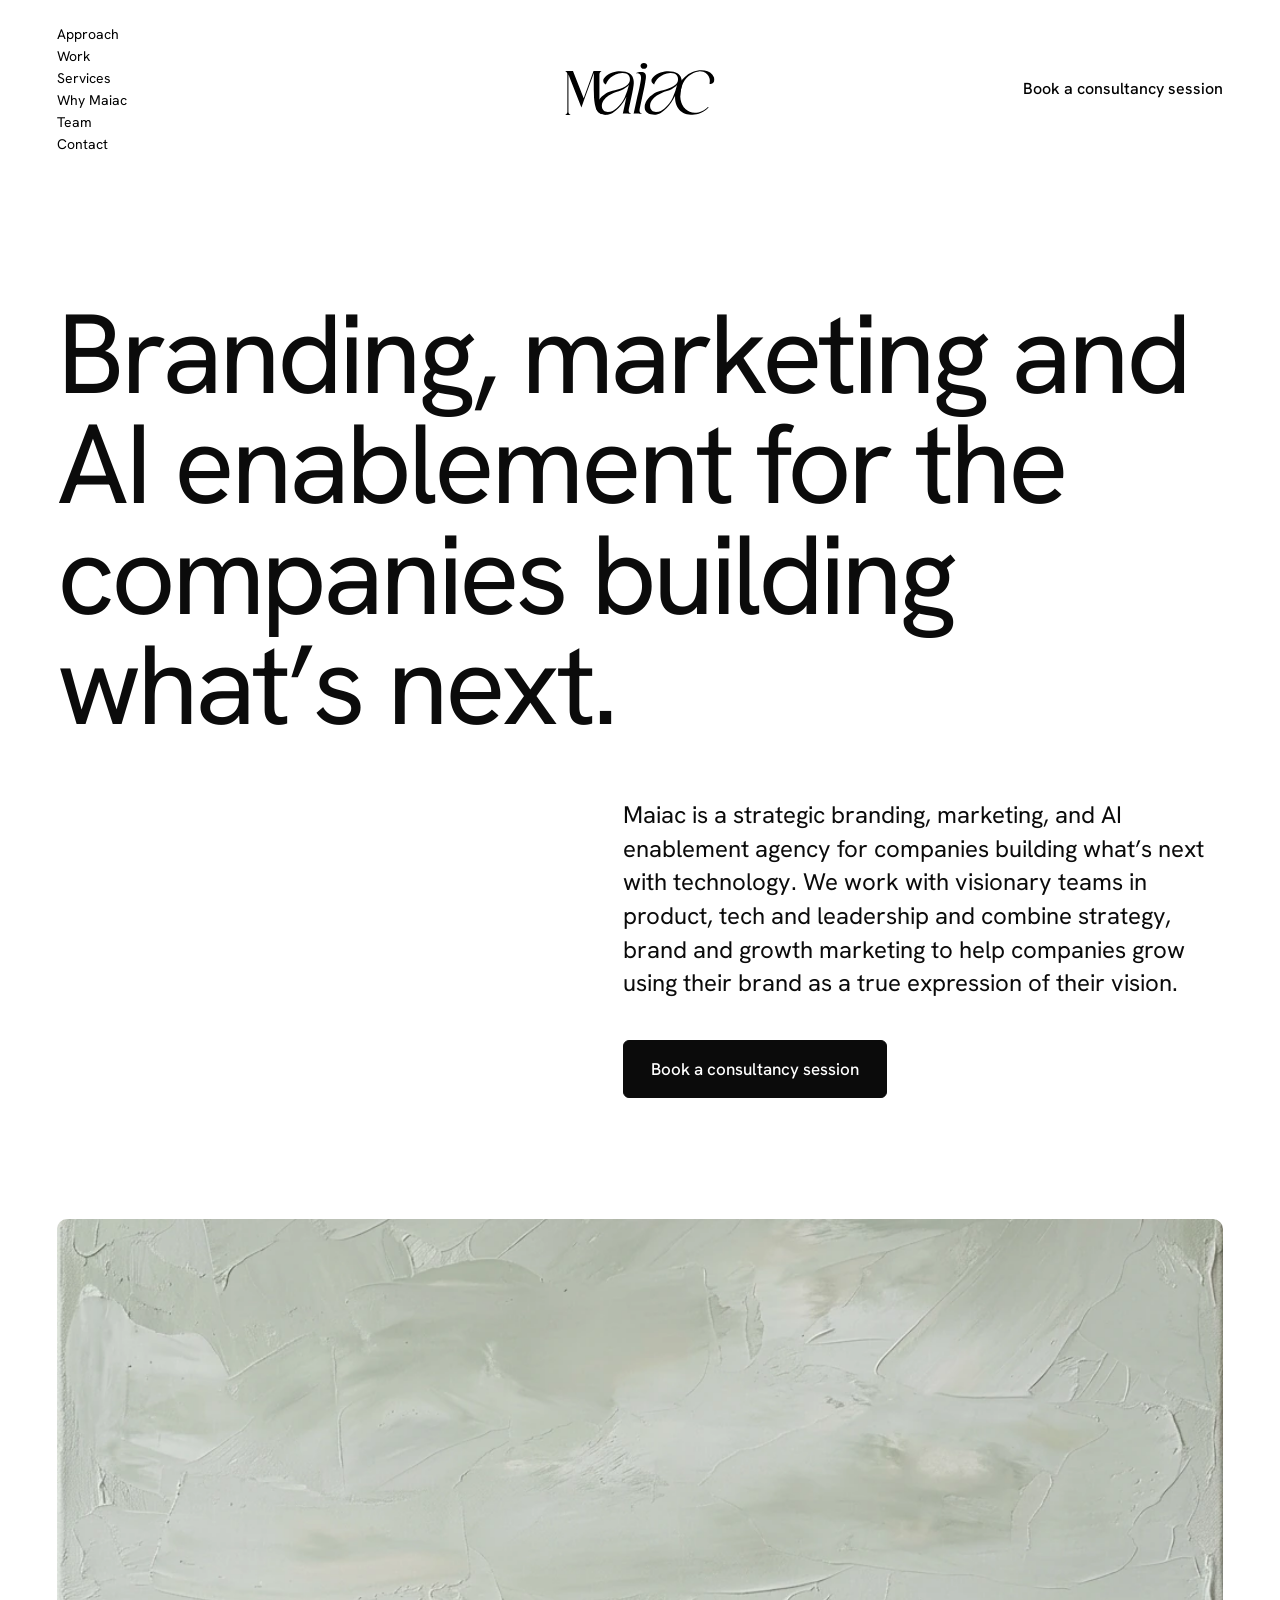
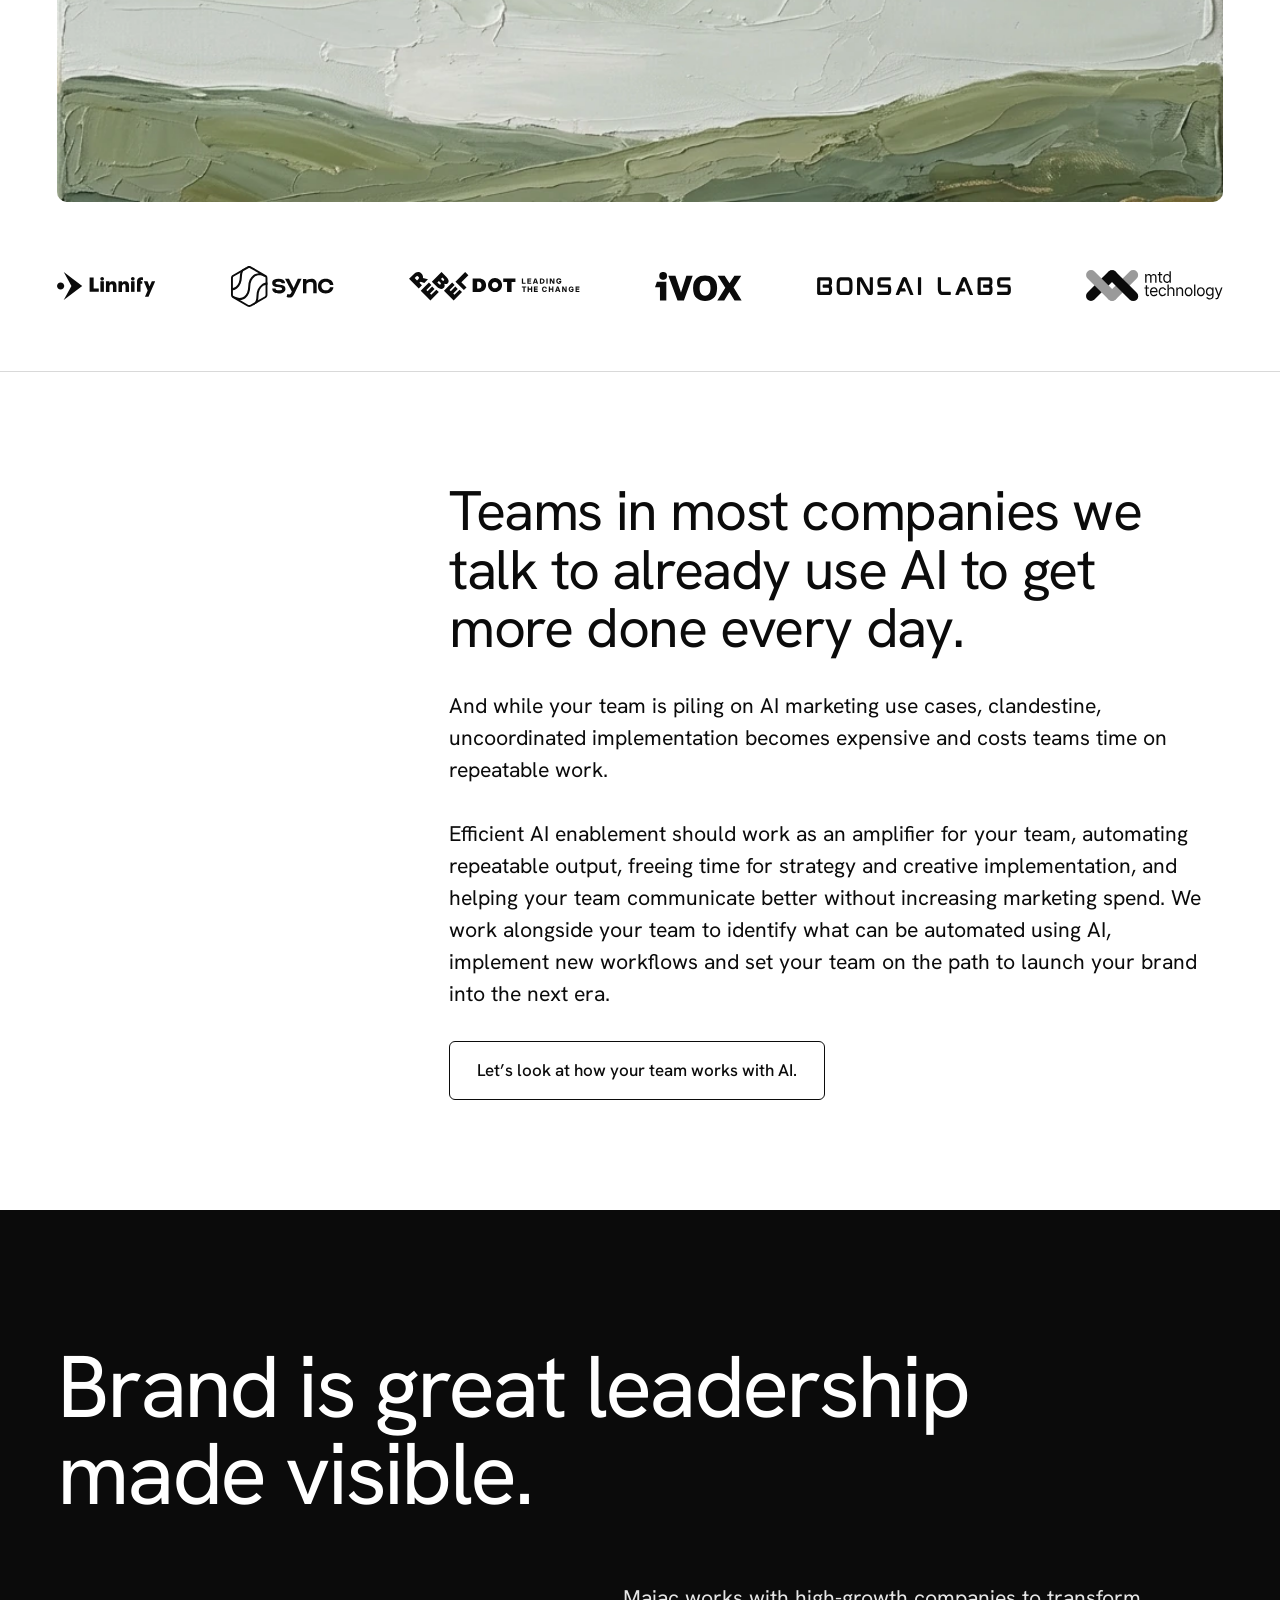
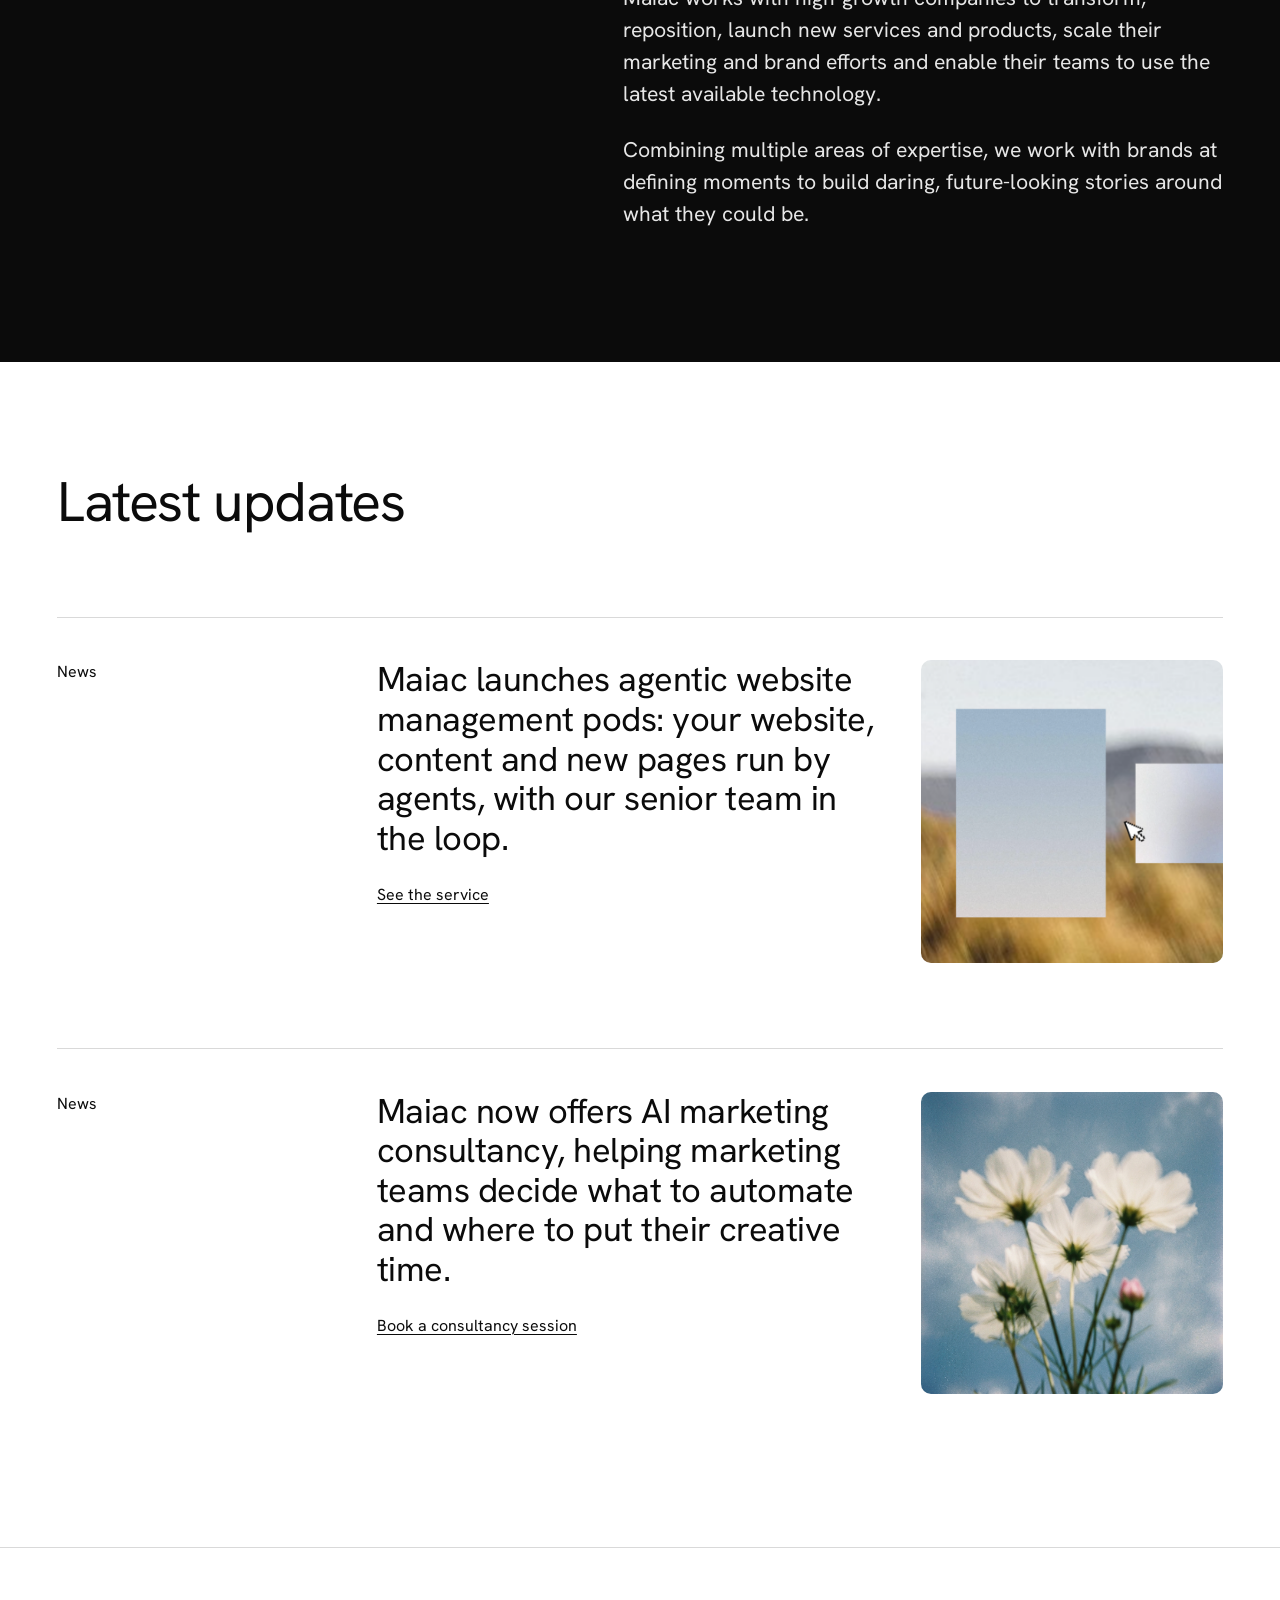
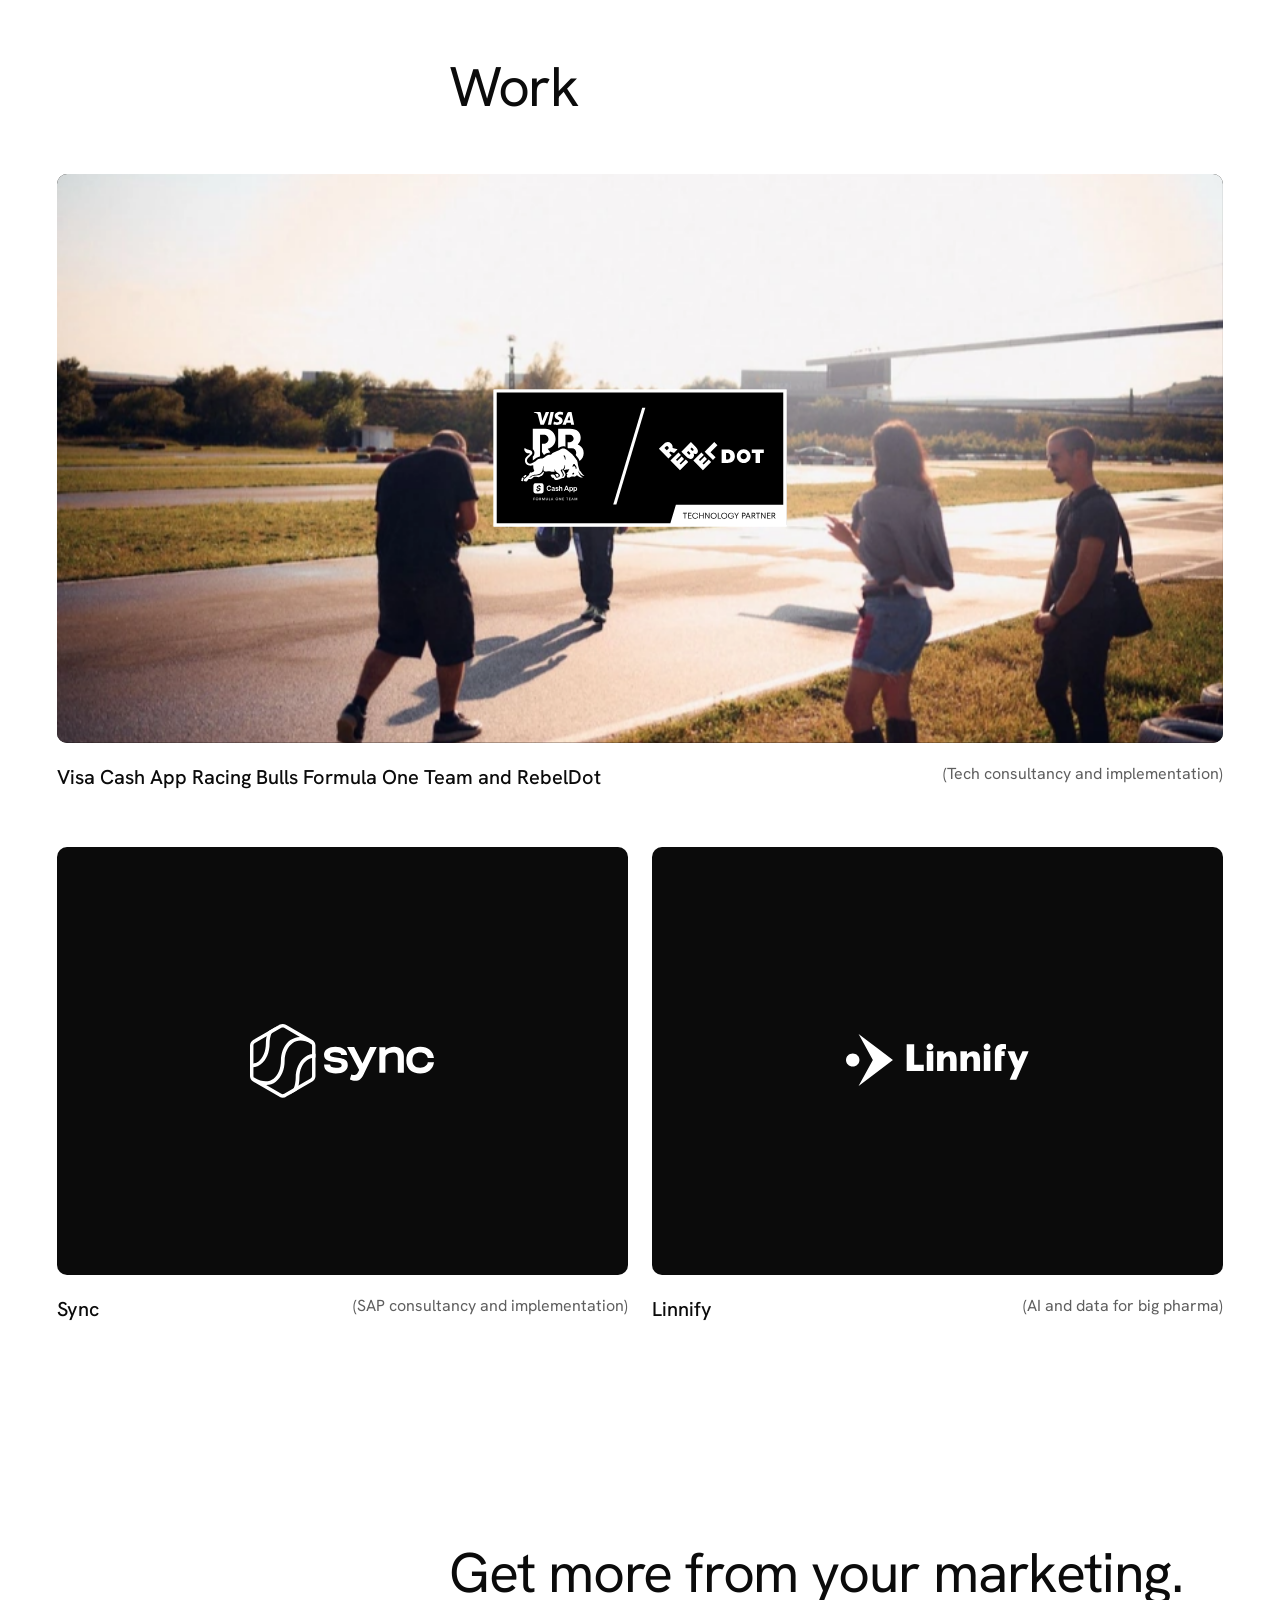
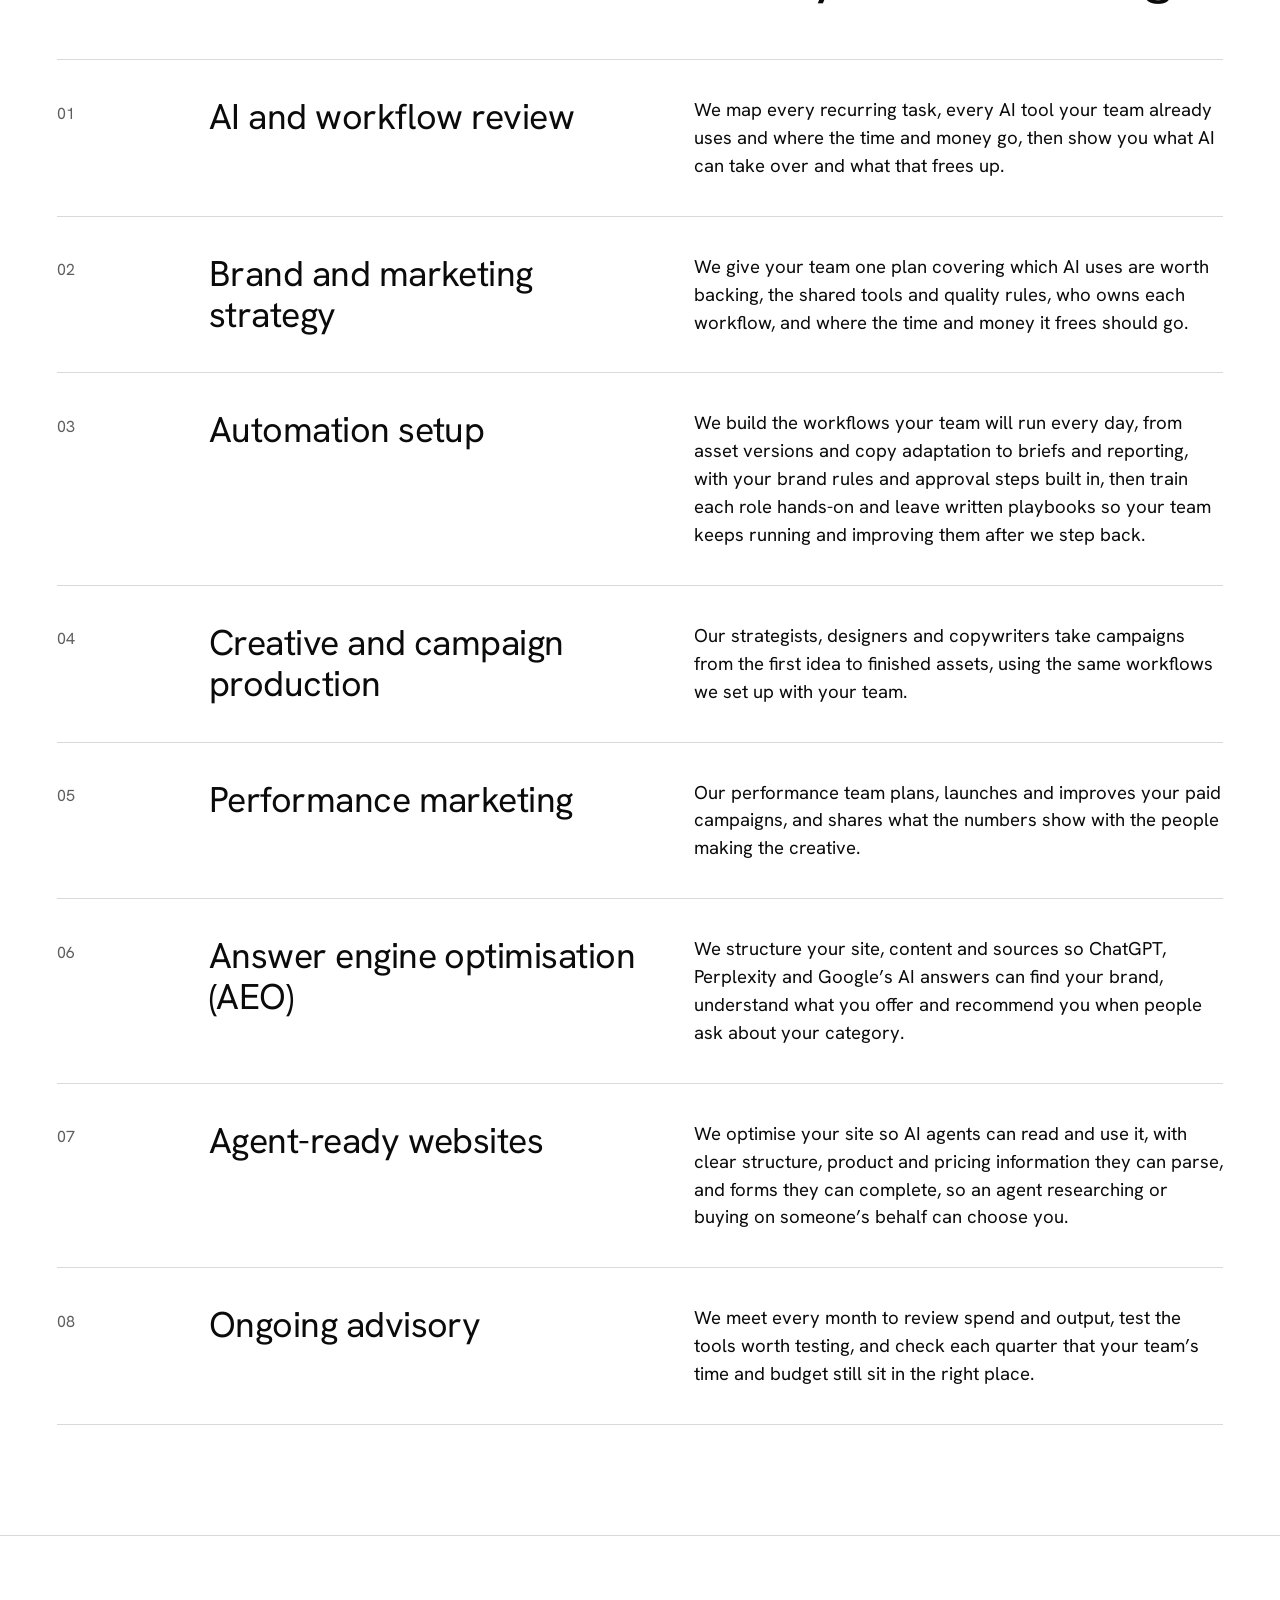
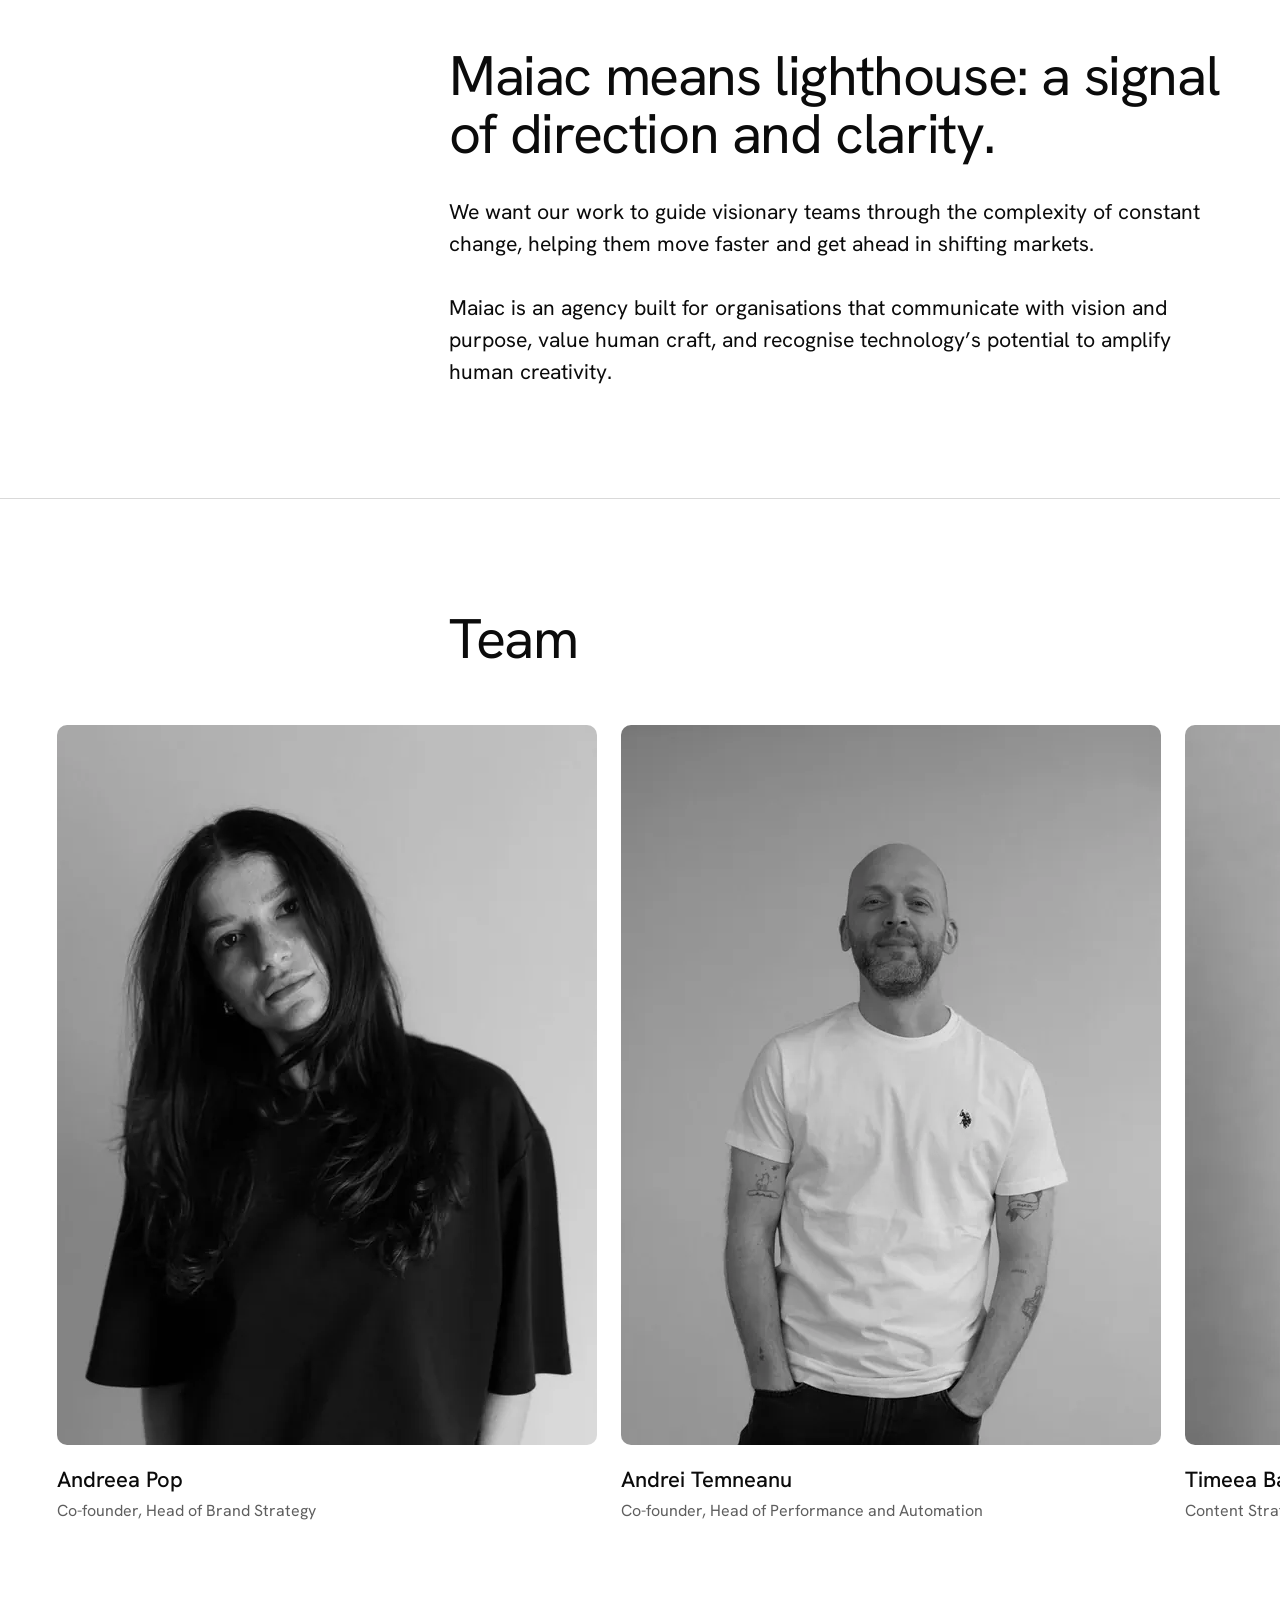
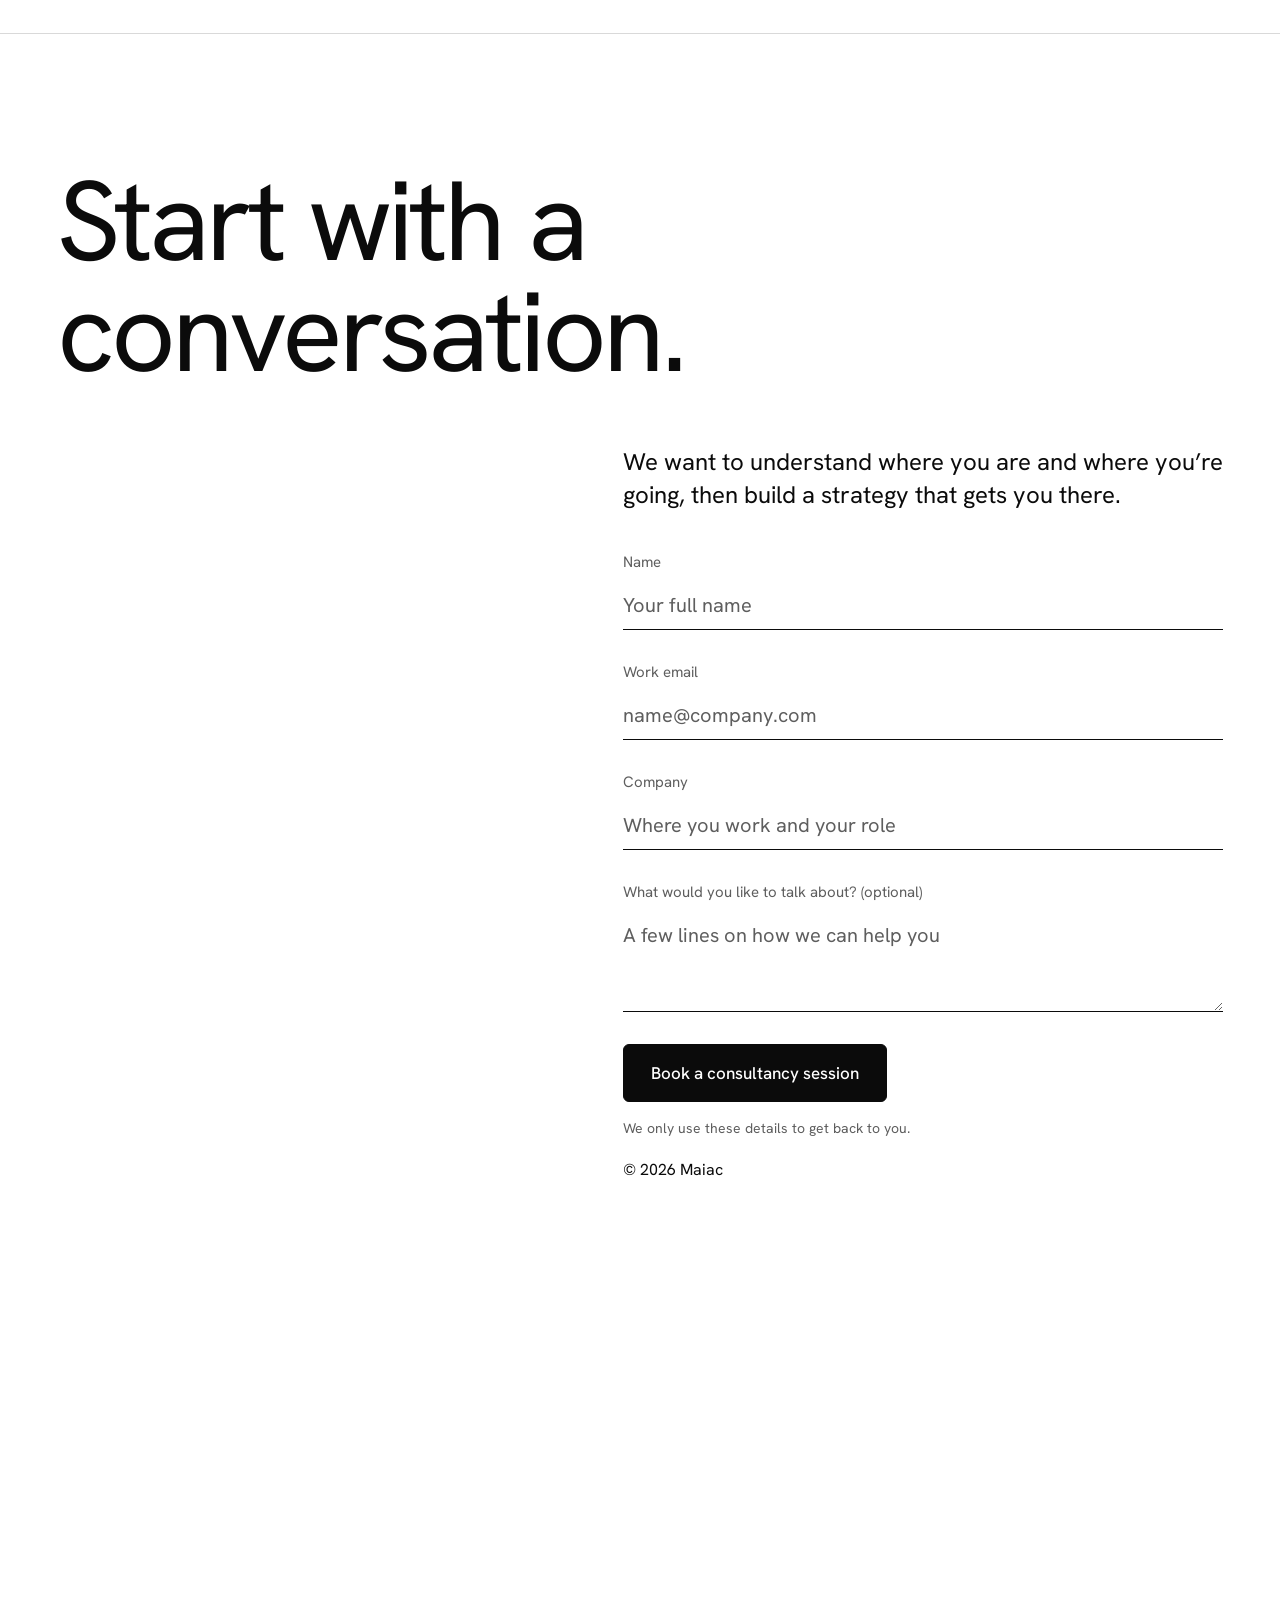
==== commit 10cd1bac: "Fix Team sizing and scrolling, text-only social images and orange favicon" ====
--- a/index.html
+++ b/index.html
@@ -15,12 +15,12 @@
   <meta property="og:description" content="Branding, marketing and AI enablement for the companies building what’s next.">
   <link rel="canonical" href="https://maiac.agency/">
   <meta property="og:url" content="https://maiac.agency/">
-  <meta property="og:image" content="https://maiac.agency/assets/img/og-homepage.jpg">
+  <meta property="og:image" content="https://maiac.agency/assets/img/og-homepage-text.jpg">
   <meta property="og:image:width" content="2400">
   <meta property="og:image:height" content="1260">
   <meta property="og:image:alt" content="Maiac: branding, marketing and AI enablement">
   <meta name="twitter:card" content="summary_large_image">
-  <meta name="twitter:image" content="https://maiac.agency/assets/img/og-homepage.jpg">
+  <meta name="twitter:image" content="https://maiac.agency/assets/img/og-homepage-text.jpg">
 
   <script type="application/ld+json">
   {
@@ -37,15 +37,16 @@
   <link rel="preload" href="assets/fonts/hanken-grotesk-latin-400-normal.woff2" as="font" type="font/woff2" crossorigin>
   <link rel="preload" href="assets/fonts/hanken-grotesk-latin-500-normal.woff2" as="font" type="font/woff2" crossorigin>
   <link rel="preload" href="assets/img/maiac-logo.svg" as="image" type="image/svg+xml">
-  <link rel="stylesheet" href="assets/css/main.css?v=5f779af57a4c">
+  <link rel="stylesheet" href="assets/css/main.css?v=a0b540a5aff1">
   <link rel="stylesheet" href="assets/css/home-updates.css?v=2e013dcfd2c3">
   <link rel="stylesheet" href="assets/css/shared-primitives.css?v=ed581dec7738">
-  <link rel="icon" href="assets/img/favicon.svg" type="image/svg+xml">
-  <link rel="icon" href="assets/img/favicon-32.png" sizes="32x32" type="image/png">
-  <link rel="apple-touch-icon" href="assets/img/apple-touch-icon.png" sizes="180x180">
-  <script src="assets/js/main.js?v=78e90d283152" defer onerror="document.documentElement.classList.remove('js')"></script>
+  <script src="assets/js/main.js?v=c296ee1c74cf" defer onerror="document.documentElement.classList.remove('js')"></script>
   <script src="assets/js/contact.js?v=330ac5587a06" defer></script>
   <script src="assets/js/work-cursor.js?v=56fadc089407" defer></script>
+  <link rel="icon" href="/favicon.svg" type="image/svg+xml">
+  <link rel="icon" href="/favicon.ico" sizes="any">
+  <link rel="apple-touch-icon" href="/apple-touch-icon.png">
+  <link rel="manifest" href="/site.webmanifest">
 </head>
 <body>
   <!-- Decorative first-visit introduction. The page stays in flow and usable underneath. -->
@@ -341,7 +342,6 @@
 
       <!-- TEAM: horizontal scroller -->
       <section class="section section--rule team" id="team" aria-labelledby="team-title" data-section>
-        <div class="team__pin" data-team-pin>
         <div class="container split split--head">
           <h2 class="display-m split__content" id="team-title">Team</h2>
         </div>
@@ -374,22 +374,21 @@
             </li>
             <li class="member">
               <picture class="member__portrait--valentin">
-                <source type="image/webp" srcset="assets/img/team-valentin-agafitei-540.webp 540w, assets/img/team-valentin-agafitei-1037.webp 1037w" sizes="(min-width: 900px) 540px, 78vw">
-                <img class="member__photo" src="assets/img/team-valentin-agafitei-540.jpg" srcset="assets/img/team-valentin-agafitei-540.jpg 540w, assets/img/team-valentin-agafitei-1037.jpg 1037w" sizes="(min-width: 900px) 540px, 78vw" alt="Valentin Agafitei" width="1037" height="1383" loading="lazy" decoding="async" draggable="false">
+                <source type="image/webp" srcset="assets/img/team-valentin-agafitei-portrait-540.webp 540w, assets/img/team-valentin-agafitei-portrait-1080.webp 1080w" sizes="(min-width: 900px) 540px, 78vw">
+                <img class="member__photo" src="assets/img/team-valentin-agafitei-portrait-540.jpg" srcset="assets/img/team-valentin-agafitei-portrait-540.jpg 540w, assets/img/team-valentin-agafitei-portrait-1080.jpg 1080w" sizes="(min-width: 900px) 540px, 78vw" alt="Valentin Agafitei" width="1080" height="1440" loading="lazy" decoding="async" draggable="false">
               </picture>
               <h3 class="member__name">Valentin Agafitei</h3>
               <p class="member__role">Designer</p>
             </li>
             <li class="member">
               <picture>
-                <source type="image/webp" srcset="assets/img/team-dragos-cojocea-540.webp 540w, assets/img/team-dragos-cojocea-1080.webp 1080w" sizes="(min-width: 900px) 540px, 78vw">
-                <img class="member__photo" src="assets/img/team-dragos-cojocea-540.jpg" srcset="assets/img/team-dragos-cojocea-540.jpg 540w, assets/img/team-dragos-cojocea-1080.jpg 1080w" sizes="(min-width: 900px) 540px, 78vw" alt="Dragos Cojocea" width="1080" height="1350" loading="lazy" decoding="async" draggable="false">
+                <source type="image/webp" srcset="assets/img/team-dragos-cojocea-portrait-540.webp 540w, assets/img/team-dragos-cojocea-portrait-1080.webp 1080w" sizes="(min-width: 900px) 540px, 78vw">
+                <img class="member__photo" src="assets/img/team-dragos-cojocea-portrait-540.jpg" srcset="assets/img/team-dragos-cojocea-portrait-540.jpg 540w, assets/img/team-dragos-cojocea-portrait-1080.jpg 1080w" sizes="(min-width: 900px) 540px, 78vw" alt="Dragos Cojocea" width="1080" height="1440" loading="lazy" decoding="async" draggable="false">
               </picture>
               <h3 class="member__name">Dragos Cojocea</h3>
               <p class="member__role">SEO, AEO, Content Automation</p>
             </li>
           </ul>
-        </div>
         </div>
       </section>
 
--- a/assets/css/main.css
+++ b/assets/css/main.css
@@ -399,15 +399,14 @@
 
 /* Team: horizontal scroller. Starts on the page gutter, bleeds off the right edge. */
 .team {
-  --team-card-base: 648px;
-  --team-card-size: var(--team-card-base);
+  --team-card-size: 540px;
   padding-bottom: var(--section-pad);
 }
-@media (max-width: 899px) { .team { --team-card-base: 93.6vw; } }
+@media (max-width: 899px) { .team { --team-card-size: 78vw; } }
 .team__scroller {
   overflow-x: auto; overflow-y: hidden;
   scroll-snap-type: x mandatory;
-  scroll-padding-inline: var(--gutter);
+  scroll-padding-inline: max(var(--gutter), calc((100vw - var(--max)) / 2)) var(--gutter);
   overscroll-behavior-x: contain;
   scrollbar-width: none;
   cursor: grab;
@@ -424,33 +423,8 @@
 .member > picture { border-radius: var(--radius-media); overflow: clip; }
 .member__photo { width: 100%; aspect-ratio: 3 / 4; object-fit: cover; background: #eee; pointer-events: none; }
 .member__portrait--valentin { overflow: clip; }
-.member__portrait--valentin .member__photo { transform: scale(1.2); transform-origin: 50% 87%; }
 .member__name { margin-top: 20px; font-size: 22px; font-weight: 500; line-height: 1.4; }
 .member__role { margin-top: 4px; font-size: 16px; line-height: 1.4; color: var(--muted); }
-
-/* Page scroll drives the row only after the enhancement measures a fitting stage. */
-.js .team.is-scroll-driven {
-  --team-card-size: min(var(--team-card-base), var(--team-card-fit, 648px));
-  padding-block: 0;
-  block-size: calc(100svh + var(--team-travel, 0px));
-}
-.js .is-scroll-driven .team__pin {
-  position: sticky;
-  inset-block-start: 0;
-  block-size: 100svh;
-  padding-block: var(--team-pin-top, 100px) 24px;
-  background: var(--paper);
-}
-.js .is-scroll-driven .split--head { margin-block-end: clamp(24px, 3svh, 32px); }
-.js .is-scroll-driven .team__scroller {
-  overflow-x: hidden;
-  scroll-snap-type: none;
-  overscroll-behavior-x: auto;
-  touch-action: pan-y pinch-zoom;
-  cursor: auto;
-}
-/* Larger frames keep captions on screen when the pinned stage limits photo height. */
-.js .is-scroll-driven .member__photo { max-block-size: var(--team-photo-fit, none); }
 
 /* Trusted by */
 .trusted { padding-block: 64px; background: var(--paper); }
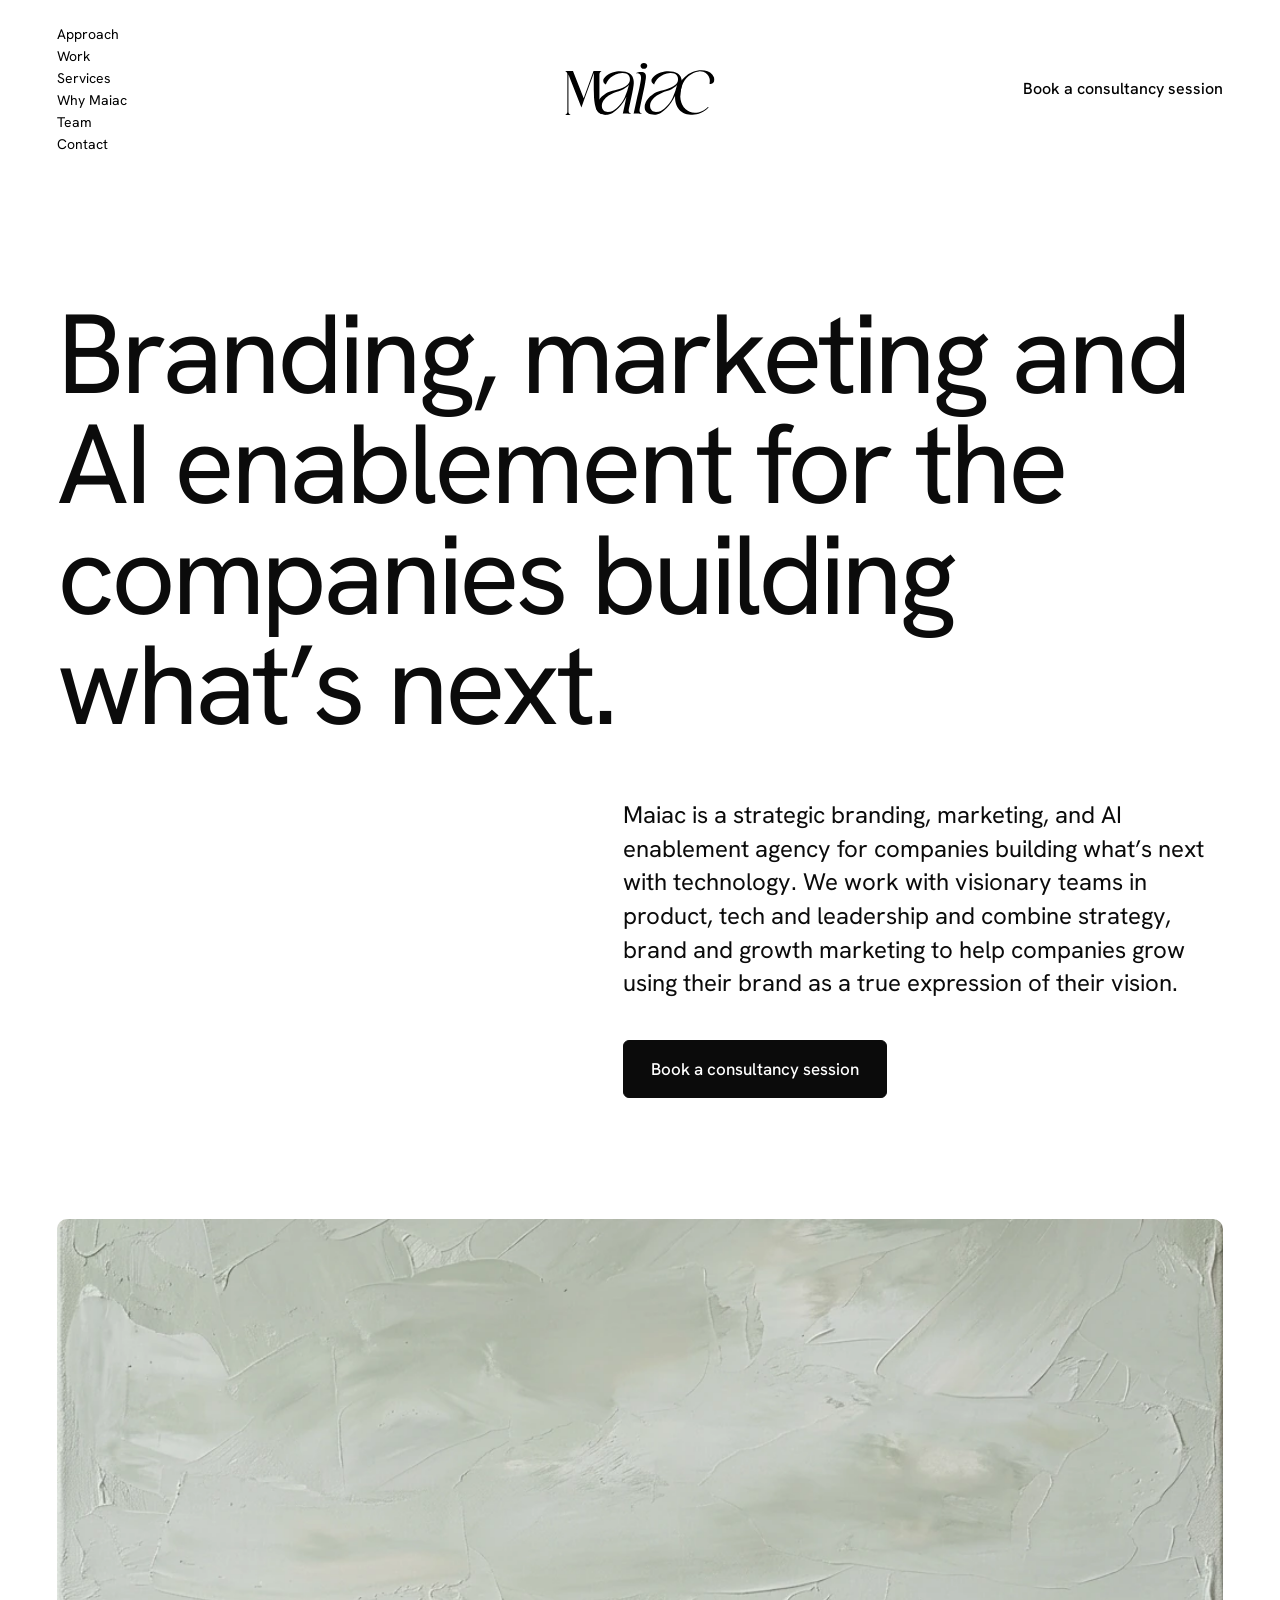
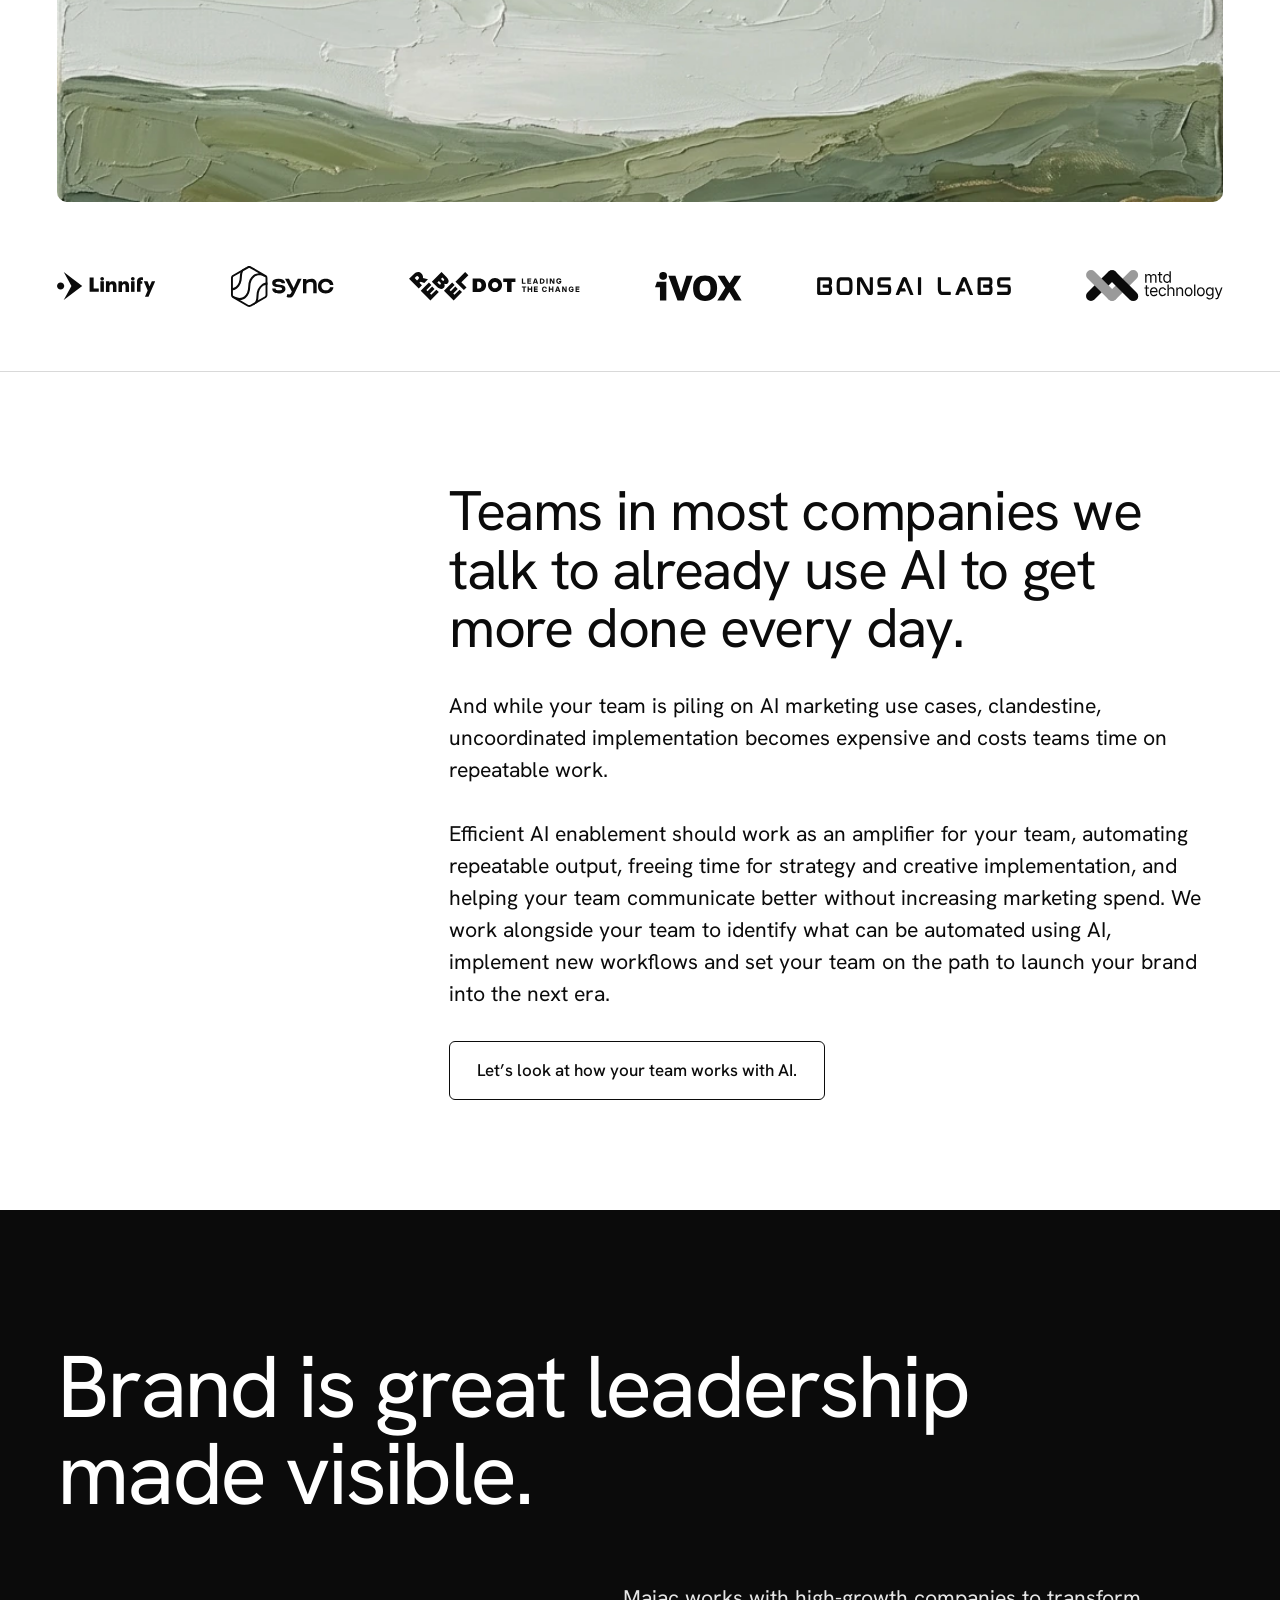
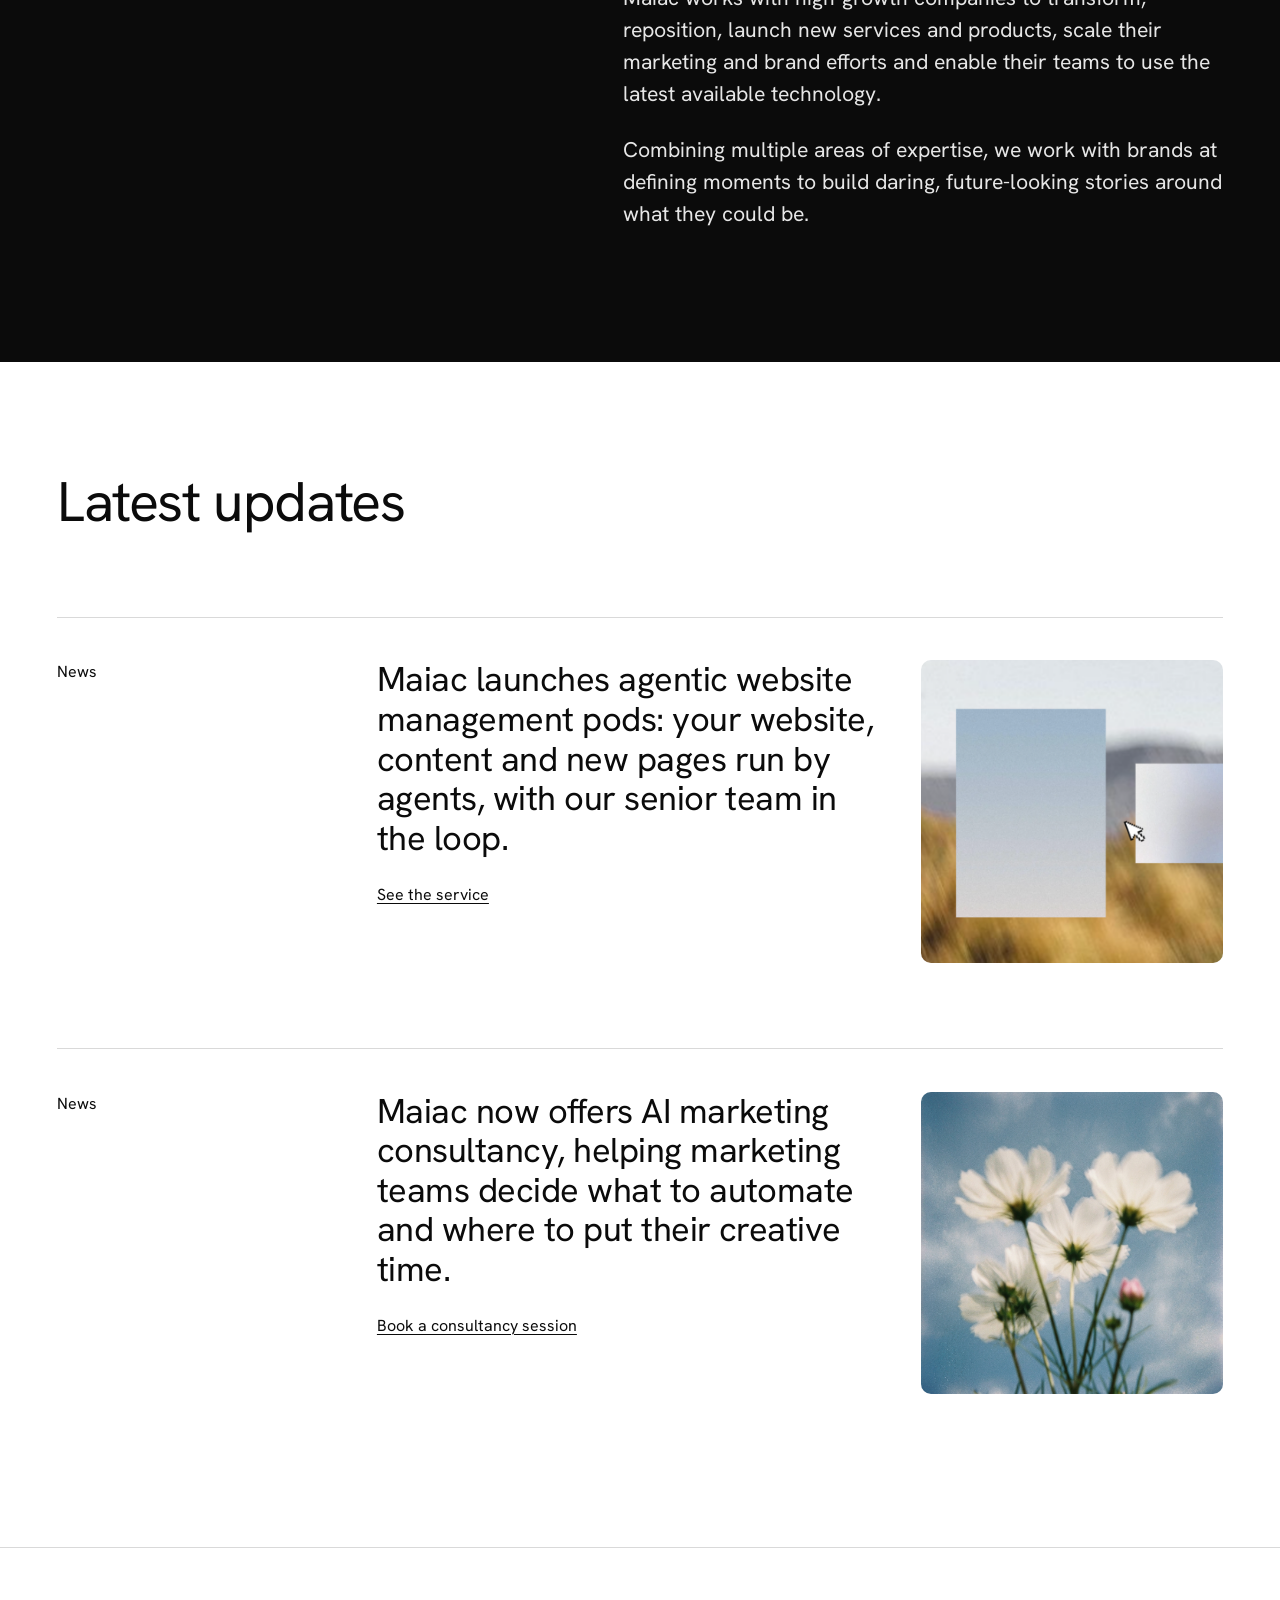
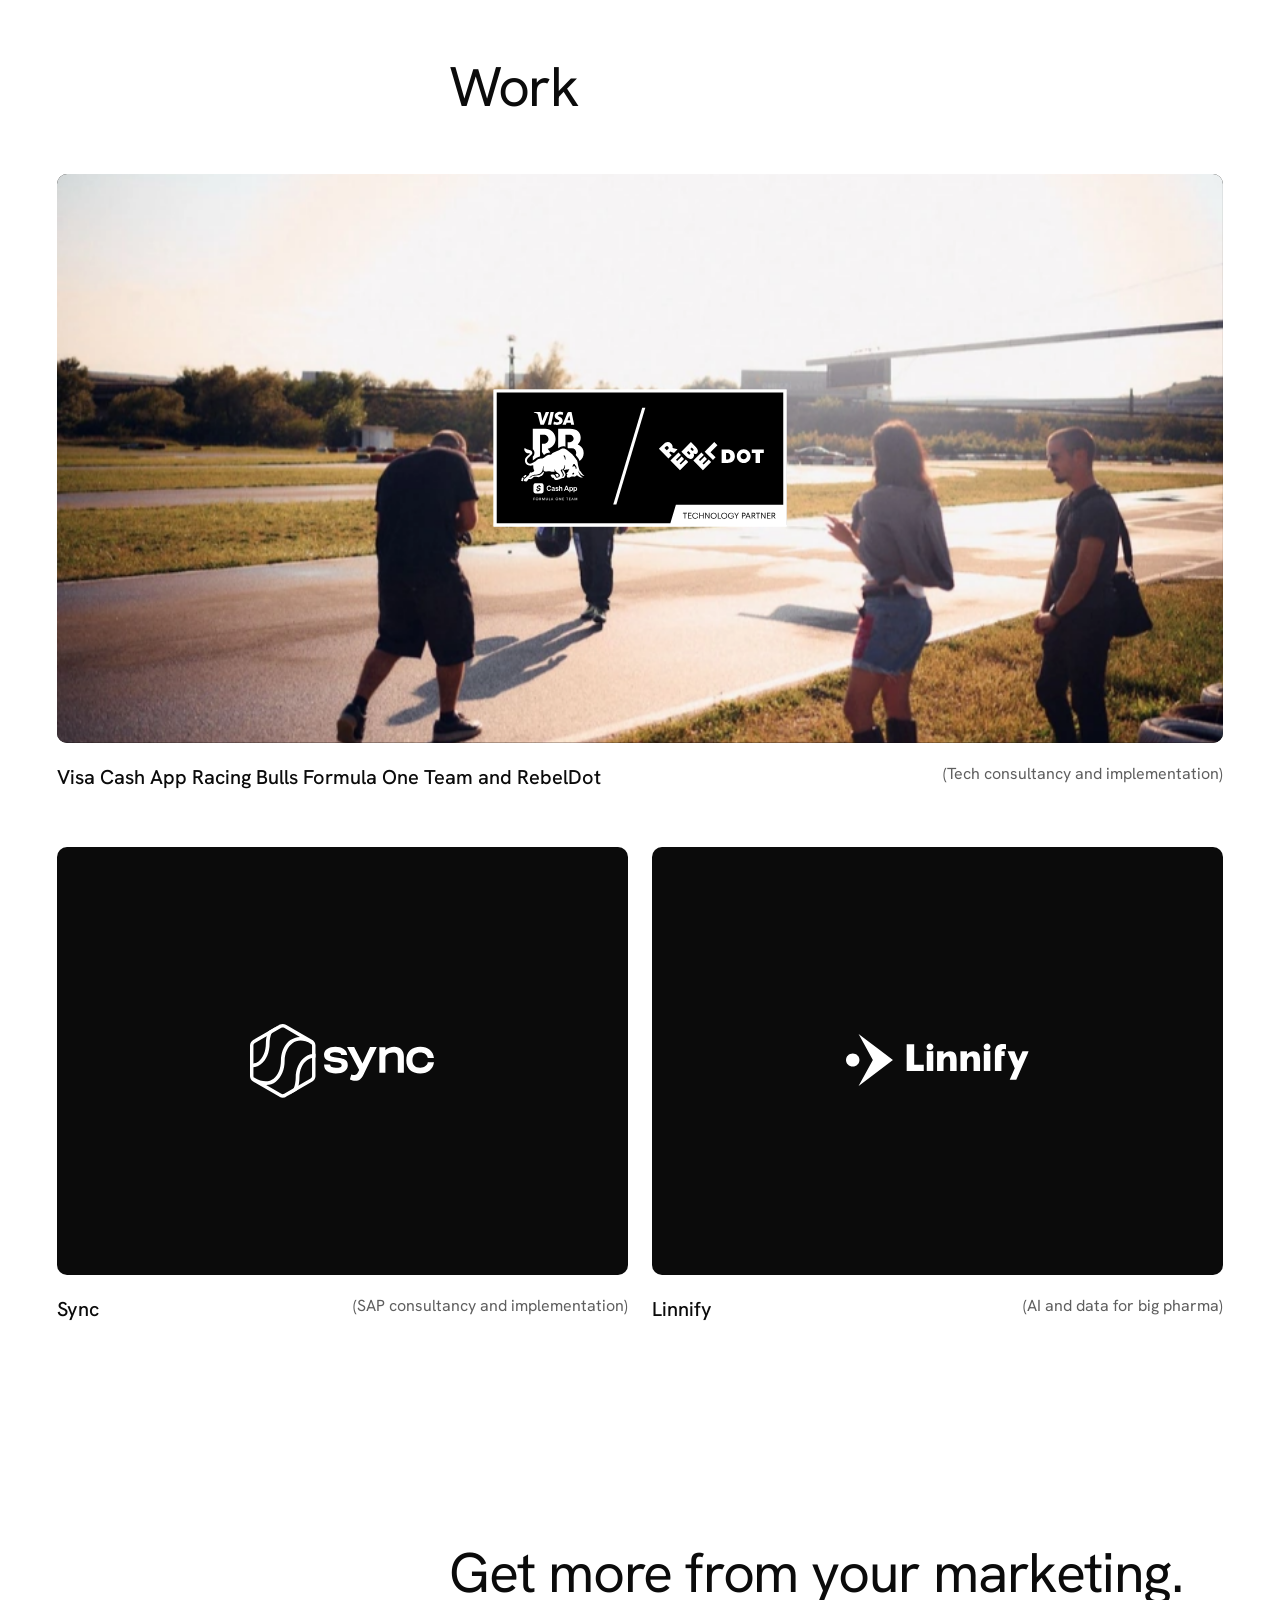
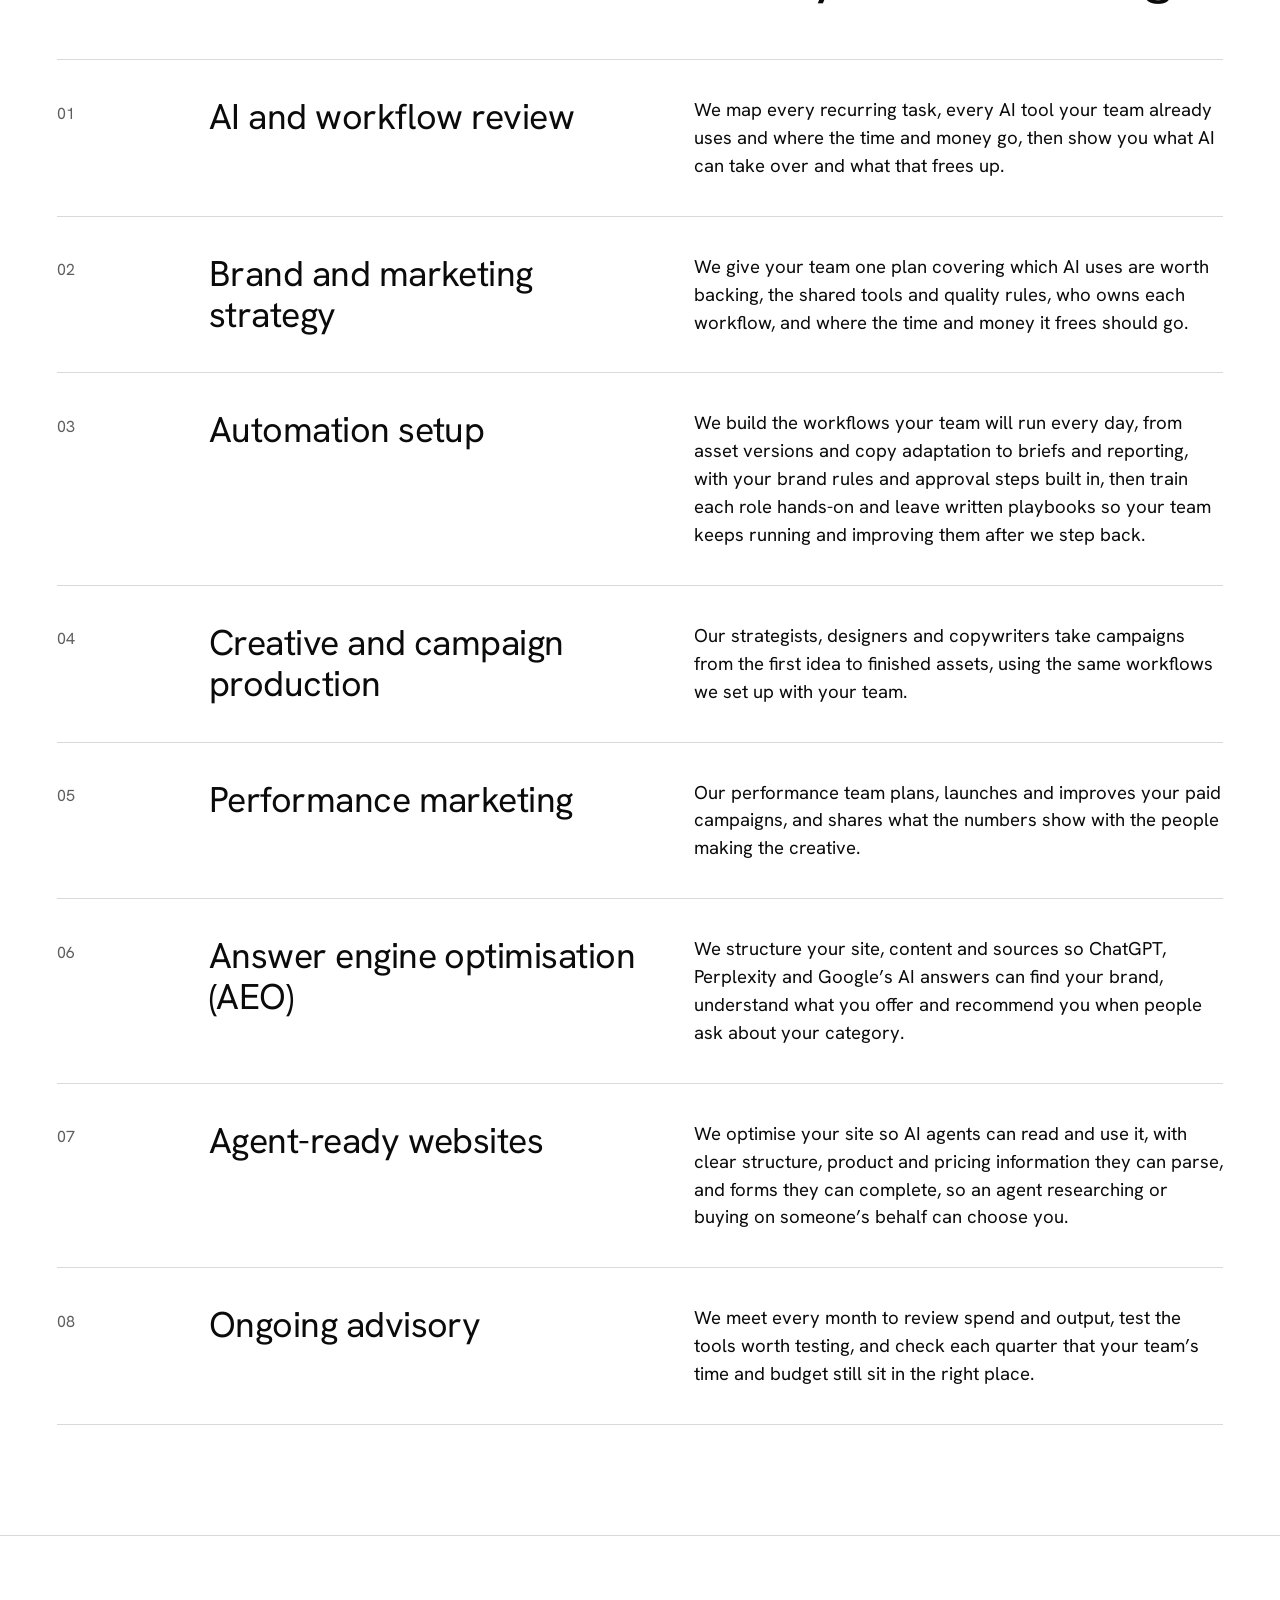
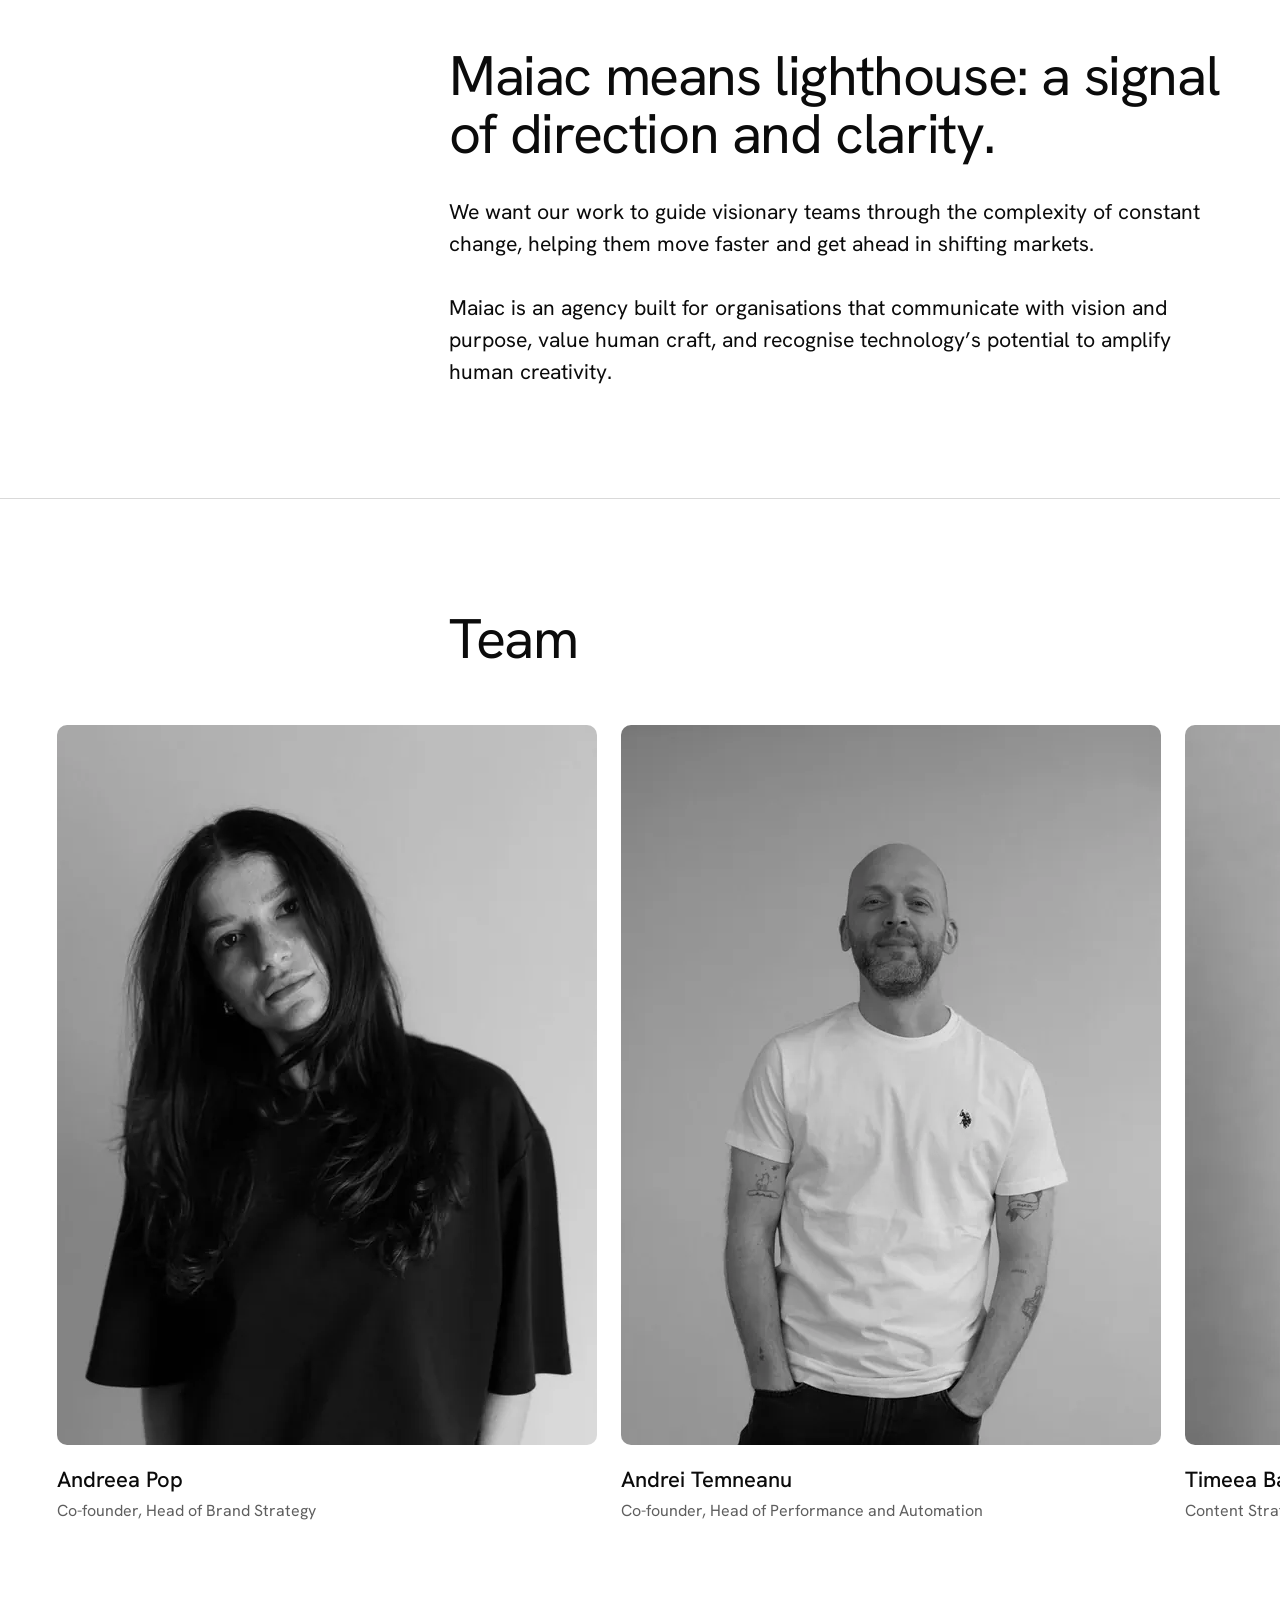
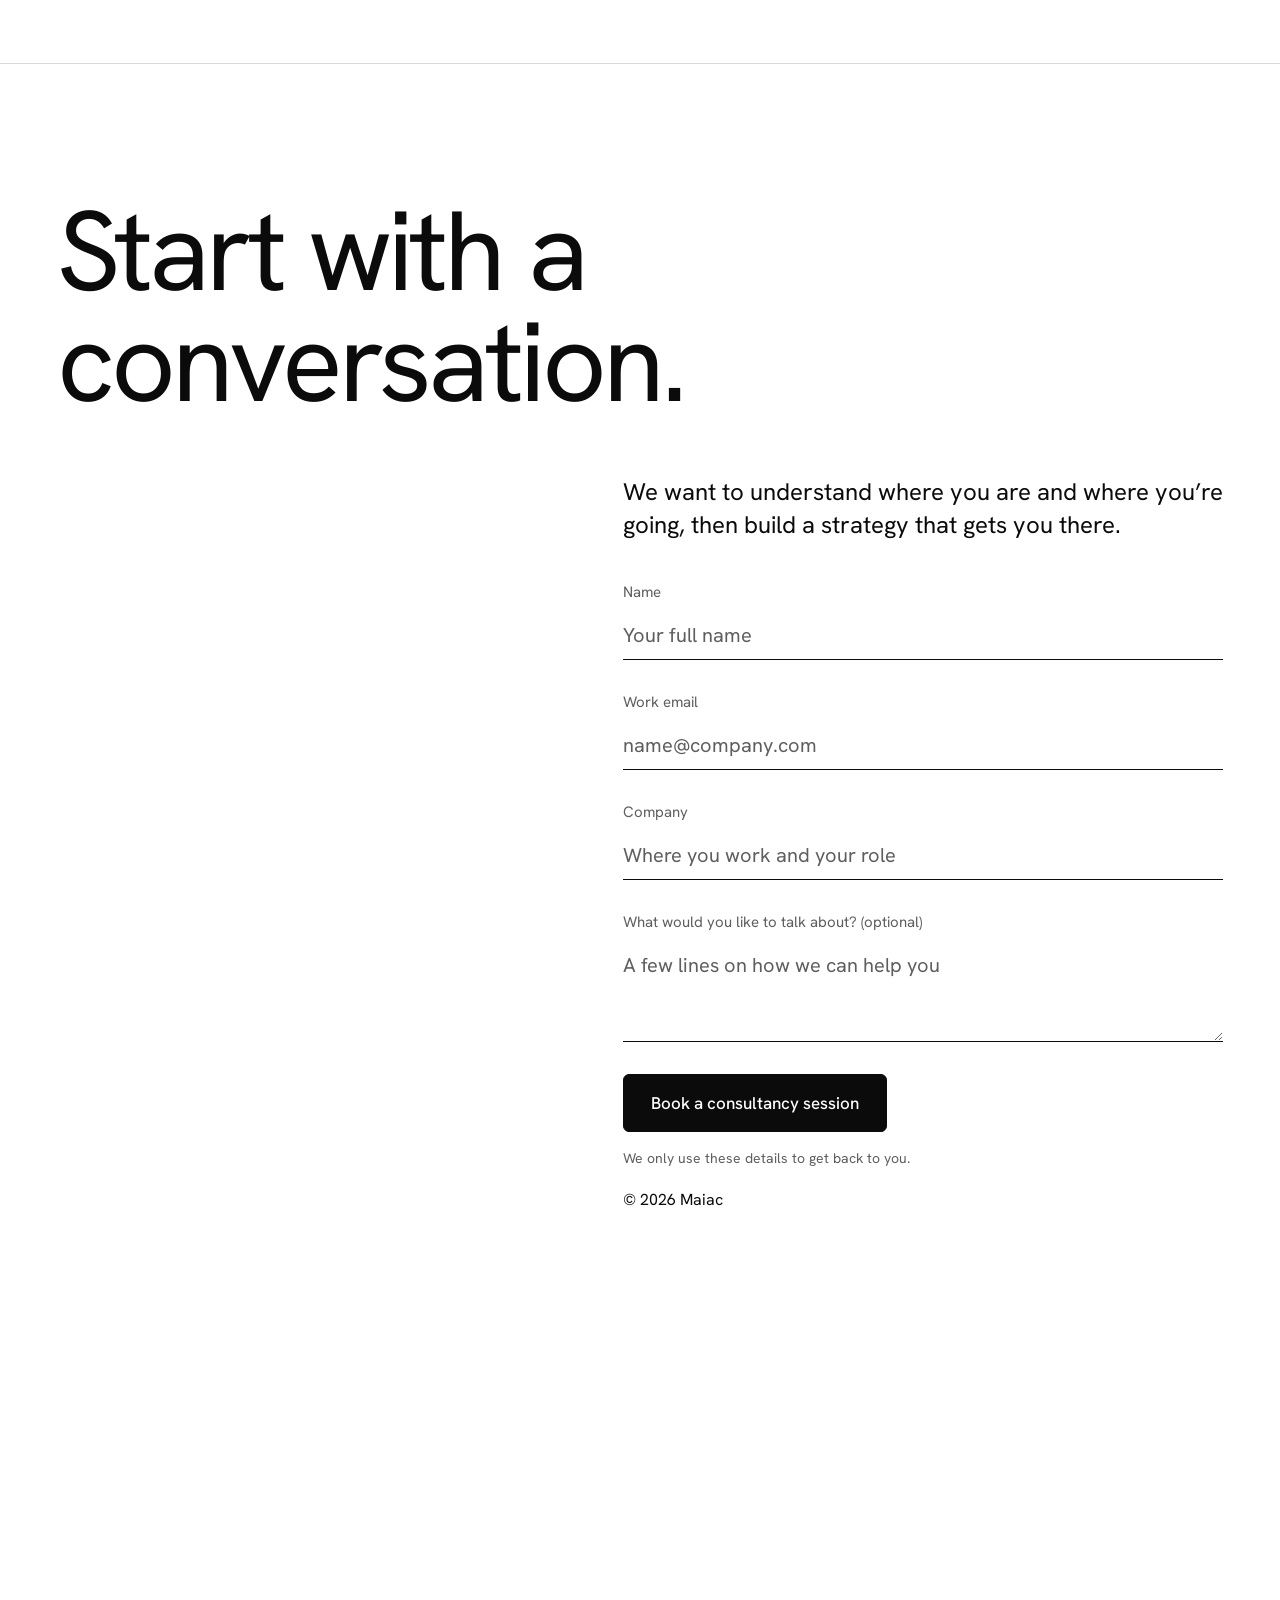
==== commit 1bd79e17: "Drive desktop Team scrolling from the page without resizing portraits" ====
--- a/index.html
+++ b/index.html
@@ -37,10 +37,10 @@
   <link rel="preload" href="assets/fonts/hanken-grotesk-latin-400-normal.woff2" as="font" type="font/woff2" crossorigin>
   <link rel="preload" href="assets/fonts/hanken-grotesk-latin-500-normal.woff2" as="font" type="font/woff2" crossorigin>
   <link rel="preload" href="assets/img/maiac-logo.svg" as="image" type="image/svg+xml">
-  <link rel="stylesheet" href="assets/css/main.css?v=a0b540a5aff1">
+  <link rel="stylesheet" href="assets/css/main.css?v=fb21ad1417b2">
   <link rel="stylesheet" href="assets/css/home-updates.css?v=2e013dcfd2c3">
   <link rel="stylesheet" href="assets/css/shared-primitives.css?v=ed581dec7738">
-  <script src="assets/js/main.js?v=c296ee1c74cf" defer onerror="document.documentElement.classList.remove('js')"></script>
+  <script src="assets/js/main.js?v=a3e99aad2818" defer onerror="document.documentElement.classList.remove('js')"></script>
   <script src="assets/js/contact.js?v=330ac5587a06" defer></script>
   <script src="assets/js/work-cursor.js?v=56fadc089407" defer></script>
   <link rel="icon" href="/favicon.svg" type="image/svg+xml">
@@ -342,6 +342,7 @@
 
       <!-- TEAM: horizontal scroller -->
       <section class="section section--rule team" id="team" aria-labelledby="team-title" data-section>
+        <div class="team__pin" data-team-pin>
         <div class="container split split--head">
           <h2 class="display-m split__content" id="team-title">Team</h2>
         </div>
@@ -390,6 +391,7 @@
             </li>
           </ul>
         </div>
+        </div>
       </section>
 
       <!-- CONTACT -->
--- a/assets/css/main.css
+++ b/assets/css/main.css
@@ -426,6 +426,24 @@
 .member__name { margin-top: 20px; font-size: 22px; font-weight: 500; line-height: 1.4; }
 .member__role { margin-top: 4px; font-size: 16px; line-height: 1.4; color: var(--muted); }
 
+/* Fixed-size desktop Team: page scrolling moves the row, never its portraits. */
+.js .team.is-scroll-driven {
+  padding-block: 0;
+  margin-block-end: var(--section-pad);
+}
+.js .is-scroll-driven [data-team-pin] {
+  position: sticky;
+  inset-block-start: var(--team-pin-top);
+  padding-block-start: var(--section-pad);
+  background: var(--paper);
+}
+.js .is-scroll-driven .team__scroller {
+  overflow-x: hidden;
+  scroll-snap-type: none;
+  overscroll-behavior-x: auto;
+  touch-action: pan-y pinch-zoom;
+}
+
 /* Trusted by */
 .trusted { padding-block: 64px; background: var(--paper); }
 .trusted__content { display: grid; gap: 32px; }
